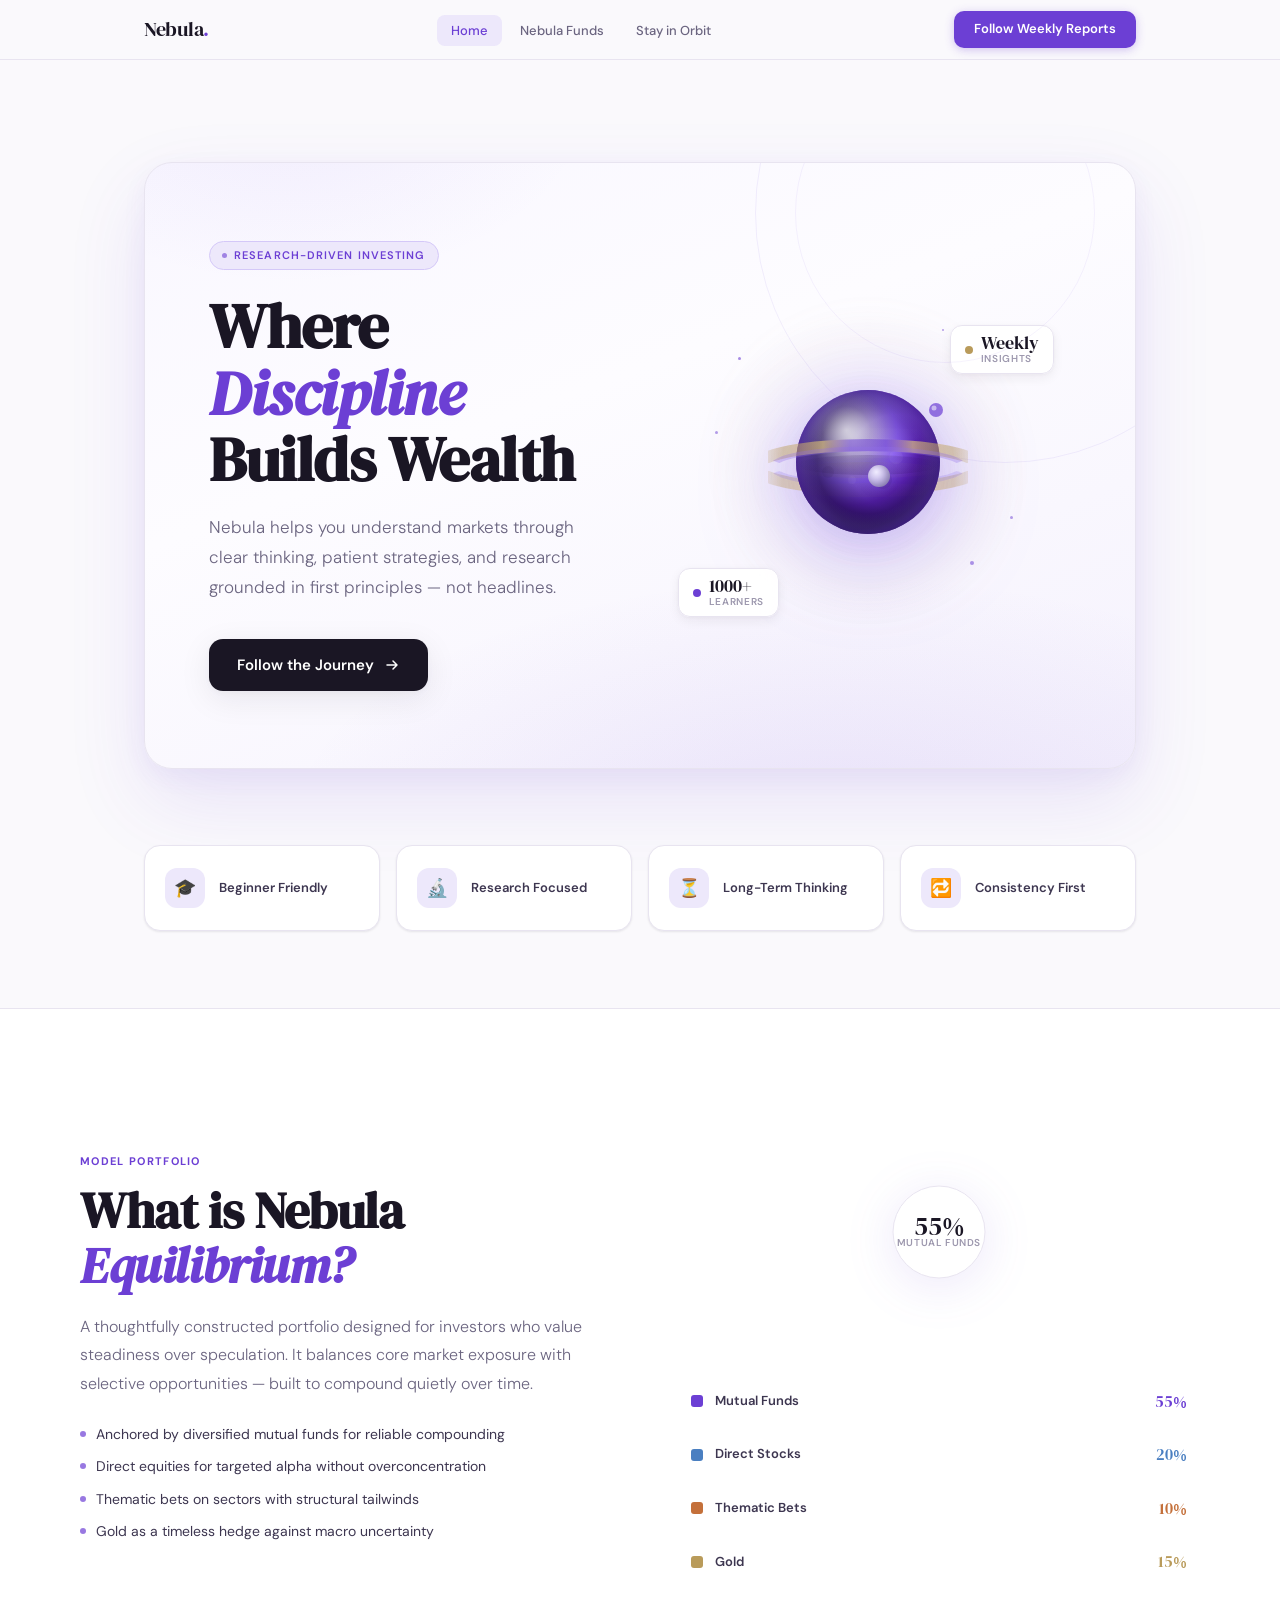
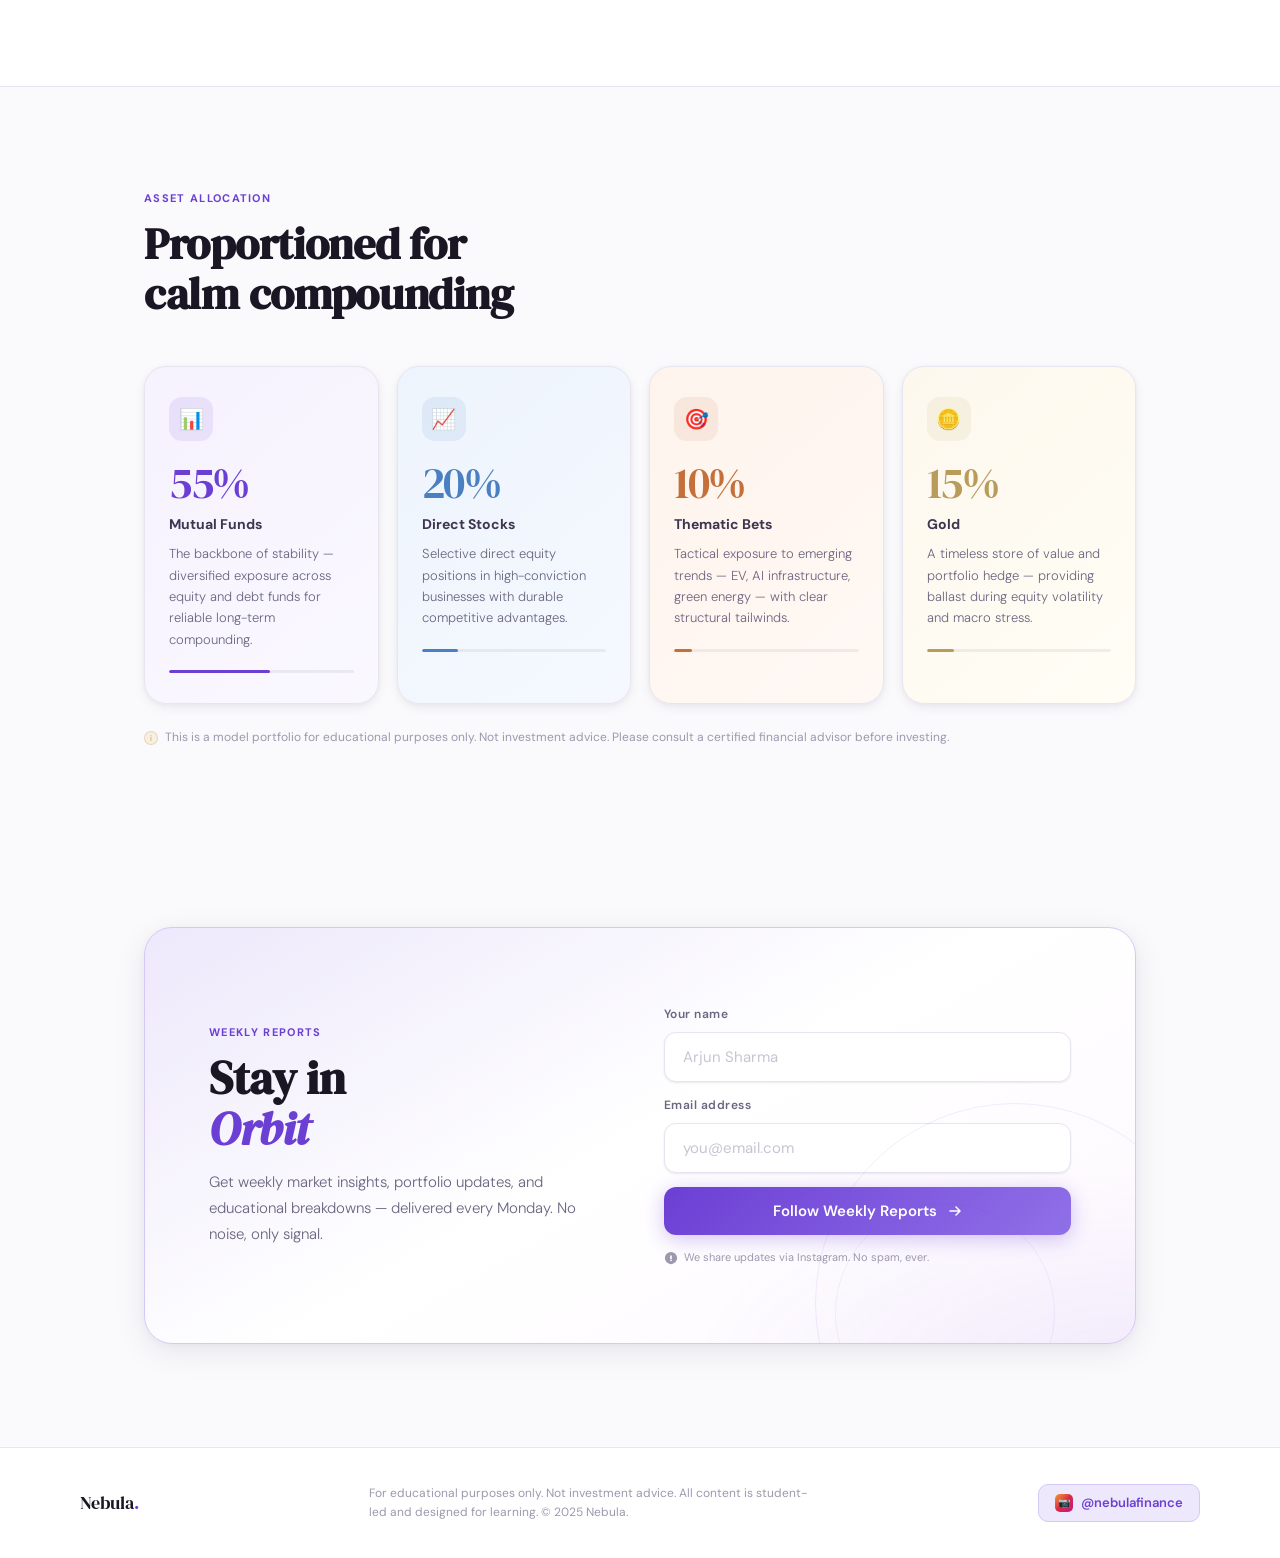
==== index.html @ b8392aed "index.html" ====
<!DOCTYPE html>
<html lang="en">
<head>
<meta charset="UTF-8"/>
<meta name="viewport" content="width=device-width, initial-scale=1.0"/>
<title>Nebula — Where Discipline Builds Wealth</title>
<link rel="preconnect" href="https://fonts.googleapis.com">
<link rel="preconnect" href="https://fonts.gstatic.com" crossorigin>
<link href="https://fonts.googleapis.com/css2?family=DM+Serif+Display:ital@0;1&family=DM+Sans:ital,opsz,wght@0,9..40,300;0,9..40,400;0,9..40,500;0,9..40,600;1,9..40,300;1,9..40,400&display=swap" rel="stylesheet">
<style>
/* ─────────────────────────────────────────
   RESET & ROOT
───────────────────────────────────────── */
*, *::before, *::after { margin:0; padding:0; box-sizing:border-box; }
html { scroll-behavior:smooth; font-size:16px; }

:root {
  /* Palette */
  --ink:       #1a1624;
  --ink-2:     #3d3650;
  --ink-3:     #6b6580;
  --ink-4:     #9d98ae;
  --ink-5:     #c8c4d4;
  --border:    #e8e4f0;
  --surface:   #f4f2f8;
  --bg:        #faf9fc;
  --white:     #ffffff;
  --accent:    #6c3fd4;
  --accent-2:  #9070e8;
  --accent-lt: #ede8fb;
  --accent-mid:#d4c8f8;
  --gold:      #b99b5a;
  --gold-lt:   #f7f0e0;
  --blue:      #4a7fc1;
  --blue-lt:   #e4edf8;
  --orange:    #c4703a;
  --orange-lt: #faeee5;

  /* Typography scale */
  --serif: 'DM Serif Display', Georgia, serif;
  --sans:  'DM Sans', system-ui, sans-serif;

  /* Spacing */
  --max: 1120px;
  --pad: clamp(24px, 5vw, 80px);

  /* Shadows */
  --shadow-xs: 0 1px 3px rgba(26,22,36,.05), 0 1px 2px rgba(26,22,36,.04);
  --shadow-sm: 0 4px 12px rgba(26,22,36,.06), 0 1px 4px rgba(26,22,36,.04);
  --shadow-md: 0 8px 32px rgba(26,22,36,.08), 0 2px 8px rgba(26,22,36,.04);
  --shadow-lg: 0 20px 60px rgba(26,22,36,.10), 0 4px 16px rgba(26,22,36,.05);
  --shadow-hero: 0 32px 80px rgba(108,63,212,.12), 0 8px 24px rgba(108,63,212,.06);
}

body {
  background: var(--bg);
  color: var(--ink);
  font-family: var(--sans);
  line-height: 1.6;
  -webkit-font-smoothing: antialiased;
}

/* ─────────────────────────────────────────
   UTILITY
───────────────────────────────────────── */
.wrap {
  max-width: var(--max);
  margin: 0 auto;
  padding: 0 var(--pad);
}

.tag {
  display: inline-flex; align-items: center; gap: 7px;
  font-family: var(--sans); font-size: 11px; font-weight: 600;
  letter-spacing: .1em; text-transform: uppercase; color: var(--accent);
  background: var(--accent-lt); padding: 5px 12px; border-radius: 99px;
  border: 1px solid var(--accent-mid);
}
.tag::before {
  content: ''; width: 5px; height: 5px; border-radius: 50%;
  background: var(--accent); opacity: .6;
}

/* ─────────────────────────────────────────
   NAVBAR
───────────────────────────────────────── */
nav {
  position: fixed; top: 0; left: 0; right: 0; z-index: 900;
  height: 60px;
  background: rgba(250,249,252,.88);
  backdrop-filter: blur(20px);
  -webkit-backdrop-filter: blur(20px);
  border-bottom: 1px solid var(--border);
  display: flex; align-items: center;
}
.nav-inner {
  max-width: var(--max); width: 100%; margin: 0 auto;
  padding: 0 var(--pad);
  display: flex; align-items: center; justify-content: space-between;
}
.nav-logo {
  font-family: var(--serif);
  font-size: 20px; color: var(--ink); text-decoration: none;
  letter-spacing: -.3px;
}
.nav-logo span { color: var(--accent); }
.nav-links {
  display: flex; gap: 4px; list-style: none;
}
.nav-links a {
  font-size: 13px; font-weight: 500; color: var(--ink-3);
  text-decoration: none; padding: 7px 14px; border-radius: 8px;
  transition: background .18s, color .18s;
}
.nav-links a:hover { background: var(--surface); color: var(--ink); }
.nav-links a.active { color: var(--accent); background: var(--accent-lt); }
.nav-cta {
  font-size: 13px; font-weight: 600; color: var(--white);
  background: var(--accent); text-decoration: none;
  padding: 8px 20px; border-radius: 10px;
  transition: background .2s, box-shadow .2s, transform .2s;
  box-shadow: 0 2px 10px rgba(108,63,212,.3);
}
.nav-cta:hover {
  background: var(--accent-2);
  box-shadow: 0 4px 18px rgba(108,63,212,.4);
  transform: translateY(-1px);
}

/* ─────────────────────────────────────────
   PAGE LAYOUT
───────────────────────────────────────── */
main { padding-top: 60px; }

/* ─────────────────────────────────────────
   HERO
───────────────────────────────────────── */
.hero {
  padding: clamp(60px,8vw,120px) var(--pad) 0;
  max-width: var(--max); margin: 0 auto;
}

.hero-card {
  border-radius: 28px;
  background:
    radial-gradient(ellipse 80% 60% at 70% 110%, rgba(108,63,212,.10) 0%, transparent 70%),
    radial-gradient(ellipse 50% 50% at 15% -10%, rgba(144,112,232,.08) 0%, transparent 60%),
    linear-gradient(160deg, #f9f7ff 0%, #fdfcff 40%, #f5f2fd 100%);
  border: 1px solid var(--border);
  box-shadow: var(--shadow-hero);
  padding: clamp(48px,6vw,88px) clamp(32px,5vw,80px);
  display: grid;
  grid-template-columns: 1fr 1fr;
  gap: 48px;
  align-items: center;
  overflow: hidden;
  position: relative;
}

/* Decorative soft arc */
.hero-card::before {
  content: '';
  position: absolute;
  width: 500px; height: 500px; border-radius: 50%;
  border: 1px solid rgba(108,63,212,.08);
  right: -120px; top: -200px;
  pointer-events: none;
}
.hero-card::after {
  content: '';
  position: absolute;
  width: 300px; height: 300px; border-radius: 50%;
  border: 1px solid rgba(108,63,212,.06);
  right: 40px; top: -100px;
  pointer-events: none;
}

.hero-left { animation: rise .8s cubic-bezier(.22,1,.36,1) both; }
.hero-tag { margin-bottom: 24px; }

.hero-h1 {
  font-family: var(--serif);
  font-size: clamp(36px, 5vw, 62px);
  line-height: 1.07; letter-spacing: -.5px;
  color: var(--ink); margin-bottom: 20px;
}
.hero-h1 em {
  font-style: italic; color: var(--accent);
}

.hero-sub {
  font-size: clamp(15px,1.6vw,17px); font-weight: 300;
  color: var(--ink-3); line-height: 1.75; max-width: 420px;
  margin-bottom: 36px;
}

.hero-cta {
  display: inline-flex; align-items: center; gap: 10px;
  background: var(--ink); color: var(--white);
  font-family: var(--sans); font-size: 15px; font-weight: 600;
  padding: 14px 28px; border-radius: 14px; text-decoration: none;
  box-shadow: var(--shadow-md);
  transition: background .2s, transform .22s cubic-bezier(.22,1,.36,1), box-shadow .2s;
}
.hero-cta:hover {
  background: var(--accent);
  box-shadow: 0 8px 32px rgba(108,63,212,.28);
  transform: translateY(-2px);
}
.hero-cta svg { width:16px; height:16px; transition:transform .2s; }
.hero-cta:hover svg { transform: translateX(3px); }

/* Hero right — planet scene */
.hero-right {
  display: flex; flex-direction: column; align-items: center; justify-content: center;
  animation: rise .8s .12s cubic-bezier(.22,1,.36,1) both;
  position: relative;
}

/* Planet float animation */
@keyframes planet-float {
  0%,100% { transform: translateY(0px) rotate(0deg); }
  50%      { transform: translateY(-14px) rotate(1.5deg); }
}
@keyframes ring-drift {
  0%,100% { transform: rotateX(72deg) rotate(0deg) scaleX(1); }
  50%      { transform: rotateX(72deg) rotate(3deg) scaleX(1.02); }
}
@keyframes moon-orbit {
  from { transform: rotate(0deg) translateX(115px) rotate(0deg); }
  to   { transform: rotate(360deg) translateX(115px) rotate(-360deg); }
}
@keyframes star-twinkle {
  0%,100% { opacity:.7; transform:scale(1); }
  50%      { opacity:.2; transform:scale(.5); }
}
@keyframes nebula-drift {
  0%,100% { opacity:.55; transform:scale(1) translate(0,0); }
  50%      { opacity:.8;  transform:scale(1.08) translate(4px,-6px); }
}

.planet-scene {
  position: relative;
  width: 340px; height: 340px;
  display: flex; align-items: center; justify-content: center;
}

/* Ambient nebula glow behind */
.planet-scene::before {
  content: '';
  position: absolute; width: 280px; height: 280px; border-radius: 50%;
  background: radial-gradient(circle,
    rgba(108,63,212,.18) 0%,
    rgba(144,112,232,.10) 40%,
    rgba(185,155,90,.04) 70%,
    transparent 100%);
  top: 50%; left: 50%; transform: translate(-50%,-50%);
  animation: nebula-drift 8s ease-in-out infinite;
  filter: blur(18px);
}

.planet-svg-wrap {
  animation: planet-float 7s ease-in-out infinite;
  position: relative; z-index: 2;
  filter: drop-shadow(0 24px 48px rgba(108,63,212,.22)) drop-shadow(0 8px 16px rgba(108,63,212,.12));
}

/* Moon */
.planet-moon {
  position: absolute; z-index: 3;
  width: 22px; height: 22px; border-radius: 50%;
  background: radial-gradient(circle at 38% 32%, #f0ecff 0%, #c4b8e8 45%, #8e7ec4 100%);
  box-shadow: inset -3px -2px 6px rgba(0,0,0,.18), 0 2px 10px rgba(108,63,212,.25);
  animation: moon-orbit 14s linear infinite;
  top: 50%; left: 50%;
  transform-origin: 0 0;
}

/* Floating micro-stars */
.pstar {
  position: absolute; border-radius: 50%;
  background: var(--accent);
  animation: star-twinkle var(--dur,2.5s) ease-in-out infinite;
  animation-delay: var(--del,0s);
}

/* Stat badges floating around planet */
.planet-badge {
  position: absolute; z-index: 4;
  background: rgba(255,255,255,.92);
  border: 1px solid var(--border);
  border-radius: 12px;
  padding: 8px 14px;
  box-shadow: var(--shadow-sm);
  backdrop-filter: blur(8px);
  display: flex; align-items: center; gap: 8px;
  white-space: nowrap;
}
.planet-badge-val {
  font-family: var(--serif); font-size: 18px; color: var(--ink); line-height: 1;
}
.planet-badge-label {
  font-size: 10px; font-weight: 600; letter-spacing: .07em;
  text-transform: uppercase; color: var(--ink-4); line-height: 1.3;
}
.pb-dot {
  width: 8px; height: 8px; border-radius: 50%; flex-shrink: 0;
}

.planet-badge.pb-1 {
  bottom: 18px; left: -20px;
  animation: planet-float 6s 1s ease-in-out infinite;
}
.planet-badge.pb-2 {
  top: 30px; right: -16px;
  animation: planet-float 7.5s .4s ease-in-out infinite;
}
.planet-badge.pb-3 {
  top: 50%; right: -30px; transform: translateY(-50%);
  animation: planet-float 8s 2s ease-in-out infinite;
}

/* ─────────────────────────────────────────
   TRUST STRIP
───────────────────────────────────────── */
.trust-strip {
  padding: clamp(48px,6vw,80px) var(--pad);
  max-width: var(--max); margin: 0 auto;
  display: grid; grid-template-columns: repeat(4,1fr); gap: 16px;
}

.trust-pill {
  background: var(--white);
  border: 1px solid var(--border);
  border-radius: 16px; padding: 22px 20px;
  display: flex; align-items: center; gap: 14px;
  box-shadow: var(--shadow-xs);
  transition: transform .22s cubic-bezier(.22,1,.36,1), box-shadow .22s, border-color .22s;
}
.trust-pill:hover {
  transform: translateY(-3px); box-shadow: var(--shadow-sm); border-color: var(--accent-mid);
}
.trust-pill-icon {
  width: 40px; height: 40px; border-radius: 12px; flex-shrink: 0;
  display: flex; align-items: center; justify-content: center;
  font-size: 18px; background: var(--accent-lt);
}
.trust-pill-text { font-size: 13px; font-weight: 600; color: var(--ink-2); }

/* ─────────────────────────────────────────
   SECTION LABELS
───────────────────────────────────────── */
.section-label {
  font-size: 11px; font-weight: 700; letter-spacing: .12em; text-transform: uppercase;
  color: var(--accent); margin-bottom: 12px; display: block;
}

/* ─────────────────────────────────────────
   EQUILIBRIUM SECTION
───────────────────────────────────────── */
.equilibrium {
  background: var(--white);
  border-top: 1px solid var(--border);
  border-bottom: 1px solid var(--border);
  padding: clamp(72px,8vw,112px) var(--pad);
}
.equilibrium-inner {
  max-width: var(--max); margin: 0 auto;
  display: grid; grid-template-columns: 1fr 1fr; gap: clamp(40px,6vw,100px);
  align-items: center;
}
.eq-left {}
.eq-h2 {
  font-family: var(--serif);
  font-size: clamp(30px,4vw,50px); line-height: 1.1; letter-spacing: -.4px;
  color: var(--ink); margin-bottom: 20px;
}
.eq-h2 em { font-style: italic; color: var(--accent); }
.eq-intro {
  font-size: 16px; font-weight: 300; color: var(--ink-3); line-height: 1.8;
  margin-bottom: 24px;
}
.eq-bullets { display: flex; flex-direction: column; gap: 10px; list-style: none; }
.eq-bullets li {
  display: flex; align-items: flex-start; gap: 10px;
  font-size: 14px; color: var(--ink-2); line-height: 1.6;
}
.eq-bullet-dot {
  width: 6px; height: 6px; border-radius: 50%;
  background: var(--accent); opacity: .7; flex-shrink: 0; margin-top: 8px;
}

.eq-right {}

/* Big donut chart (pure CSS) */
.donut-wrap {
  display: flex; flex-direction: column; align-items: center; gap: 28px;
}
.donut-svg {
  width: 240px; height: 240px;
  filter: drop-shadow(0 8px 24px rgba(108,63,212,.12));
}
.donut-seg {
  fill: none; stroke-width: 44;
  stroke-dasharray: 0 452;
  transition: stroke-dasharray 1.2s cubic-bezier(.22,1,.36,1), opacity .2s;
  cursor: pointer;
}
.donut-seg:hover { opacity: .75; }

.donut-center-group { pointer-events: none; }
.donut-center-pct {
  font-family: 'DM Serif Display', serif;
  font-size: 26px; fill: #1a1624; text-anchor: middle; dominant-baseline: middle;
  transition: all .2s;
}
.donut-center-label {
  font-size: 10px; fill: #9d98ae; text-anchor: middle;
  font-family: 'DM Sans', sans-serif; font-weight: 600; letter-spacing: .06em; text-transform: uppercase;
}

.donut-legend { display: flex; flex-direction: column; gap: 10px; width: 100%; }
.legend-row {
  display: flex; align-items: center; gap: 12px;
  cursor: pointer;
  padding: 8px 12px; border-radius: 10px;
  border: 1px solid transparent;
  transition: background .18s, border-color .18s;
}
.legend-row:hover { background: var(--surface); border-color: var(--border); }
.legend-swatch { width: 12px; height: 12px; border-radius: 3px; flex-shrink: 0; }
.legend-row-name { font-size: 13px; font-weight: 600; color: var(--ink-2); flex: 1; }
.legend-row-pct  { font-family: var(--serif); font-size: 16px; color: var(--ink); }

/* ─────────────────────────────────────────
   ALLOCATION CARDS
───────────────────────────────────────── */
.alloc-section {
  padding: clamp(72px,8vw,112px) var(--pad);
  max-width: var(--max); margin: 0 auto;
}
.alloc-header { margin-bottom: 48px; }
.alloc-h2 {
  font-family: var(--serif);
  font-size: clamp(28px,3.5vw,44px); line-height: 1.12; letter-spacing: -.3px;
  color: var(--ink); margin-top: 12px;
}

.alloc-grid {
  display: grid; grid-template-columns: repeat(4,1fr); gap: 18px;
}

.alloc-card {
  border-radius: 22px; padding: 30px 24px;
  border: 1px solid var(--border);
  box-shadow: var(--shadow-sm);
  position: relative; overflow: hidden;
  transition: transform .28s cubic-bezier(.22,1,.36,1), box-shadow .28s;
  cursor: default;
}
.alloc-card:hover { transform: translateY(-5px); box-shadow: var(--shadow-md); }

.alloc-card.mf { background: linear-gradient(140deg, #f6f2fe 0%, #faf8ff 100%); }
.alloc-card.ds { background: linear-gradient(140deg, #eef4fd 0%, #f5f9ff 100%); }
.alloc-card.th { background: linear-gradient(140deg, #fef4ed 0%, #fff8f4 100%); }
.alloc-card.gd { background: linear-gradient(140deg, #fdf8ee 0%, #fffdf5 100%); }

.alloc-card-icon {
  width: 44px; height: 44px; border-radius: 13px;
  display: flex; align-items: center; justify-content: center;
  font-size: 20px; margin-bottom: 20px;
}
.alloc-card.mf .alloc-card-icon { background: rgba(108,63,212,.1); }
.alloc-card.ds .alloc-card-icon { background: rgba(74,127,193,.1); }
.alloc-card.th .alloc-card-icon { background: rgba(196,112,58,.1); }
.alloc-card.gd .alloc-card-icon { background: rgba(185,155,90,.1); }

.alloc-card-pct {
  font-family: var(--serif);
  font-size: 44px; line-height: 1; letter-spacing: -1.5px;
  margin-bottom: 8px;
}
.alloc-card.mf .alloc-card-pct { color: var(--accent); }
.alloc-card.ds .alloc-card-pct { color: var(--blue); }
.alloc-card.th .alloc-card-pct { color: var(--orange); }
.alloc-card.gd .alloc-card-pct { color: var(--gold); }

.alloc-card-title {
  font-size: 14px; font-weight: 700; color: var(--ink-2); margin-bottom: 8px;
}
.alloc-card-desc {
  font-size: 13px; font-weight: 300; color: var(--ink-3); line-height: 1.65;
}

/* Progress bar */
.alloc-bar-wrap { margin-top: 20px; }
.alloc-bar-track {
  height: 3px; border-radius: 99px;
  background: rgba(0,0,0,.06); overflow: hidden;
}
.alloc-bar-fill {
  height: 100%; border-radius: 99px; width: 0%;
  transition: width 1.2s .3s cubic-bezier(.22,1,.36,1);
}
.alloc-card.mf .alloc-bar-fill { background: var(--accent); }
.alloc-card.ds .alloc-bar-fill { background: var(--blue); }
.alloc-card.th .alloc-bar-fill { background: var(--orange); }
.alloc-card.gd .alloc-bar-fill { background: var(--gold); }

/* Disclaimer */
.alloc-disclaimer {
  margin-top: 24px;
  font-size: 12px; color: var(--ink-4); display: flex; align-items: center; gap: 7px;
}
.alloc-disclaimer-dot {
  width: 14px; height: 14px; border-radius: 50%; background: var(--gold-lt);
  border: 1px solid rgba(185,155,90,.3);
  display: flex; align-items: center; justify-content: center;
  font-size: 8px; color: var(--gold); flex-shrink: 0;
}

/* ─────────────────────────────────────────
   EMAIL CAPTURE
───────────────────────────────────────── */
.orbit {
  padding: clamp(48px,6vw,80px) var(--pad) clamp(72px,8vw,112px);
  max-width: var(--max); margin: 0 auto;
}

.orbit-card {
  border-radius: 28px;
  background:
    radial-gradient(ellipse 70% 80% at 100% 110%, rgba(108,63,212,.08) 0%, transparent 65%),
    linear-gradient(150deg, var(--accent-lt) 0%, var(--white) 50%, #fdf8ff 100%);
  border: 1px solid var(--accent-mid);
  box-shadow: var(--shadow-md);
  padding: clamp(48px,6vw,80px) clamp(36px,5vw,80px);
  display: grid; grid-template-columns: 1fr 1fr; gap: 48px; align-items: center;
  overflow: hidden; position: relative;
}
.orbit-card::before {
  content: '';
  position: absolute; width: 400px; height: 400px; border-radius: 50%;
  border: 1.5px solid rgba(108,63,212,.09);
  right: -80px; bottom: -160px; pointer-events: none;
}
.orbit-card::after {
  content: '';
  position: absolute; width: 220px; height: 220px; border-radius: 50%;
  border: 1px solid rgba(108,63,212,.07);
  right: 80px; bottom: -80px; pointer-events: none;
}

.orbit-left {}
.orbit-h2 {
  font-family: var(--serif);
  font-size: clamp(28px,4vw,46px); line-height: 1.1; letter-spacing: -.4px;
  color: var(--ink); margin-bottom: 14px;
}
.orbit-h2 em { font-style: italic; color: var(--accent); }
.orbit-sub {
  font-size: 15px; font-weight: 300; color: var(--ink-3); line-height: 1.75;
}

.orbit-right { display: flex; flex-direction: column; gap: 14px; }

.orbit-form-group { display: flex; flex-direction: column; gap: 8px; }
.orbit-label { font-size: 12px; font-weight: 600; color: var(--ink-3); letter-spacing: .04em; }

.orbit-input {
  width: 100%;
  padding: 14px 18px; border-radius: 12px;
  border: 1.5px solid var(--border);
  background: var(--white);
  font-family: var(--sans); font-size: 15px; color: var(--ink);
  box-shadow: var(--shadow-xs);
  transition: border-color .2s, box-shadow .2s;
  outline: none;
}
.orbit-input::placeholder { color: var(--ink-5); }
.orbit-input:focus {
  border-color: var(--accent);
  box-shadow: 0 0 0 3px rgba(108,63,212,.1), var(--shadow-xs);
}

.orbit-btn {
  padding: 14px 28px; border-radius: 12px; border: none; cursor: pointer;
  font-family: var(--sans); font-size: 15px; font-weight: 600; color: var(--white);
  background: linear-gradient(135deg, var(--accent), var(--accent-2));
  box-shadow: 0 4px 20px rgba(108,63,212,.3);
  transition: transform .22s cubic-bezier(.22,1,.36,1), box-shadow .22s;
  display: flex; align-items: center; justify-content: center; gap: 10px;
}
.orbit-btn:hover {
  transform: translateY(-2px);
  box-shadow: 0 8px 32px rgba(108,63,212,.4);
}
.orbit-btn svg { width: 16px; height: 16px; }

.orbit-note {
  font-size: 11px; color: var(--ink-4); display: flex; align-items: center; gap: 6px;
}
.orbit-note::before {
  content:''; width:14px;height:14px; background:url("data:image/svg+xml,%3Csvg viewBox='0 0 16 16' fill='none' xmlns='http://www.w3.org/2000/svg'%3E%3Cpath d='M8 1a7 7 0 1 0 0 14A7 7 0 0 0 8 1zM7 5h2v4H7V5zm0 5h2v1.5H7V10z' fill='%239d98ae'/%3E%3C/svg%3E") center/contain no-repeat;
  flex-shrink:0;
}

/* ─────────────────────────────────────────
   FOOTER
───────────────────────────────────────── */
footer {
  border-top: 1px solid var(--border);
  padding: 36px var(--pad);
  background: var(--white);
}
.footer-inner {
  max-width: var(--max); margin: 0 auto;
  display: flex; align-items: center; justify-content: space-between; flex-wrap: wrap; gap: 16px;
}
.footer-logo { font-family: var(--serif); font-size: 18px; color: var(--ink); }
.footer-logo span { color: var(--accent); }
.footer-disc { font-size: 12px; color: var(--ink-4); max-width: 440px; line-height: 1.6; }
.footer-ig {
  display: flex; align-items: center; gap: 8px;
  font-size: 13px; font-weight: 600; color: var(--accent);
  text-decoration: none; padding: 8px 16px; border-radius: 10px;
  border: 1.5px solid var(--accent-mid); background: var(--accent-lt);
  transition: background .2s, border-color .2s, transform .2s;
}
.footer-ig:hover {
  background: var(--accent); color: var(--white); border-color: var(--accent);
  transform: translateY(-1px);
}
.ig-icon {
  width: 18px; height: 18px; border-radius: 5px;
  background: linear-gradient(135deg, #f09433,#e6683c 25%,#dc2743 50%,#cc2366 75%,#bc1888);
  display: flex; align-items: center; justify-content: center; font-size: 10px;
  flex-shrink: 0;
}

/* ─────────────────────────────────────────
   ANIMATIONS
───────────────────────────────────────── */
@keyframes rise {
  from { opacity:0; transform:translateY(24px); }
  to   { opacity:1; transform:translateY(0); }
}

.reveal {
  opacity: 0; transform: translateY(20px);
  transition: opacity .7s cubic-bezier(.22,1,.36,1), transform .7s cubic-bezier(.22,1,.36,1);
}
.reveal.visible { opacity: 1; transform: translateY(0); }

/* ─────────────────────────────────────────
   RESPONSIVE
───────────────────────────────────────── */
@media (max-width: 860px) {
  .hero-card { grid-template-columns: 1fr; }
  .hero-right { display: none; }
  .equilibrium-inner { grid-template-columns: 1fr; }
  .alloc-grid { grid-template-columns: 1fr 1fr; }
  .orbit-card { grid-template-columns: 1fr; }
  .trust-strip { grid-template-columns: 1fr 1fr; }
}
@media (min-width: 861px) and (max-width: 1020px) {
  .planet-scene { width: 260px; height: 260px; }
  .planet-scene .planet-svg-wrap svg { width: 160px; height: 160px; }
}
@media (max-width: 520px) {
  .alloc-grid { grid-template-columns: 1fr 1fr; gap: 12px; }
  .trust-strip { grid-template-columns: 1fr 1fr; gap: 10px; }
  .nav-links { display: none; }
  .hero-card { padding: 36px 24px; }
  .hero-h1 { font-size: 32px; }
}
</style>
</head>
<body>

<!-- ── NAV ── -->
<nav>
  <div class="nav-inner">
    <a class="nav-logo" href="#home">Nebula<span>.</span></a>
    <ul class="nav-links">
      <li><a href="#home" class="active" id="nl-home">Home</a></li>
      <li><a href="#strategy" id="nl-strategy">Nebula Funds</a></li>
      <li><a href="#orbit" id="nl-orbit">Stay in Orbit</a></li>
    </ul>
    <a class="nav-cta" href="https://instagram.com/nebulafinance" target="_blank">Follow Weekly Reports</a>
  </div>
</nav>

<main>

<!-- ── HERO ── -->
<section id="home">
  <div class="hero">
    <div class="hero-card">
      <div class="hero-left">
        <div class="hero-tag tag">Research-Driven Investing</div>
        <h1 class="hero-h1">Where <em>Discipline</em><br>Builds Wealth</h1>
        <p class="hero-sub">Nebula helps you understand markets through clear thinking, patient strategies, and research grounded in first principles — not headlines.</p>
        <a class="hero-cta" href="https://instagram.com/nebulafinance" target="_blank" rel="noopener noreferrer">
          Follow the Journey
          <svg viewBox="0 0 16 16" fill="none" xmlns="http://www.w3.org/2000/svg"><path d="M3 8h10M9 4l4 4-4 4" stroke="currentColor" stroke-width="1.5" stroke-linecap="round" stroke-linejoin="round"/></svg>
        </a>
      </div>

      <div class="hero-right">
        <div class="planet-scene">
          <!-- Micro stars -->
          <div class="pstar" style="width:3px;height:3px;top:18%;left:12%;--dur:2.1s;--del:0s;opacity:.6"></div>
          <div class="pstar" style="width:2px;height:2px;top:10%;left:72%;--dur:3.2s;--del:.4s;opacity:.5"></div>
          <div class="pstar" style="width:4px;height:4px;top:78%;left:80%;--dur:2.7s;--del:.9s;opacity:.55"></div>
          <div class="pstar" style="width:2px;height:2px;top:82%;left:18%;--dur:3.8s;--del:1.2s;opacity:.4"></div>
          <div class="pstar" style="width:3px;height:3px;top:40%;left:5%;--dur:2.4s;--del:.6s;opacity:.5"></div>
          <div class="pstar" style="width:2px;height:2px;top:22%;left:88%;--dur:4s;--del:1.8s;opacity:.45"></div>
          <div class="pstar" style="width:3px;height:3px;top:65%;left:92%;--dur:2.9s;--del:.2s;opacity:.5"></div>

          <!-- Orbiting moon -->
          <div class="planet-moon"></div>

          <!-- Planet SVG -->
          <div class="planet-svg-wrap">
            <svg width="200" height="200" viewBox="0 0 200 200" fill="none" xmlns="http://www.w3.org/2000/svg">
              <defs>
                <!-- Planet body gradient: warm purple-violet with atmospheric haze -->
                <radialGradient id="planetBody" cx="38%" cy="32%" r="65%" gradientUnits="objectBoundingBox">
                  <stop offset="0%"   stop-color="#e8e0ff"/>
                  <stop offset="22%"  stop-color="#c4b0f0"/>
                  <stop offset="50%"  stop-color="#8b5cf6"/>
                  <stop offset="74%"  stop-color="#5b21b6"/>
                  <stop offset="100%" stop-color="#2e1065"/>
                </radialGradient>
                <!-- Surface banding -->
                <linearGradient id="band1" x1="0%" y1="0%" x2="100%" y2="0%">
                  <stop offset="0%"   stop-color="rgba(255,255,255,0)"/>
                  <stop offset="30%"  stop-color="rgba(255,255,255,0.07)"/>
                  <stop offset="60%"  stop-color="rgba(255,255,255,0.04)"/>
                  <stop offset="100%" stop-color="rgba(255,255,255,0)"/>
                </linearGradient>
                <linearGradient id="band2" x1="0%" y1="0%" x2="100%" y2="0%">
                  <stop offset="0%"   stop-color="rgba(185,155,90,0)"/>
                  <stop offset="40%"  stop-color="rgba(185,155,90,0.1)"/>
                  <stop offset="100%" stop-color="rgba(185,155,90,0)"/>
                </linearGradient>
                <!-- Atmospheric rim -->
                <radialGradient id="rimLight" cx="50%" cy="50%" r="50%" gradientUnits="objectBoundingBox">
                  <stop offset="72%"  stop-color="rgba(144,112,232,0)"/>
                  <stop offset="88%"  stop-color="rgba(144,112,232,0.18)"/>
                  <stop offset="100%" stop-color="rgba(108,63,212,0.35)"/>
                </radialGradient>
                <!-- Terminator shadow -->
                <radialGradient id="terminator" cx="70%" cy="50%" r="55%">
                  <stop offset="0%"   stop-color="rgba(0,0,0,0)"/>
                  <stop offset="60%"  stop-color="rgba(10,4,30,0.2)"/>
                  <stop offset="100%" stop-color="rgba(10,4,30,0.55)"/>
                </radialGradient>
                <!-- Specular highlight -->
                <radialGradient id="specular" cx="35%" cy="28%" r="28%">
                  <stop offset="0%"   stop-color="rgba(255,255,255,0.55)"/>
                  <stop offset="60%"  stop-color="rgba(255,255,255,0.08)"/>
                  <stop offset="100%" stop-color="rgba(255,255,255,0)"/>
                </radialGradient>
                <!-- Ring gradient -->
                <linearGradient id="ringGrad" x1="0%" y1="50%" x2="100%" y2="50%">
                  <stop offset="0%"   stop-color="rgba(185,155,90,0)"/>
                  <stop offset="12%"  stop-color="rgba(185,155,90,0.55)"/>
                  <stop offset="30%"  stop-color="rgba(224,196,120,0.75)"/>
                  <stop offset="42%"  stop-color="rgba(108,63,212,0.6)"/>
                  <stop offset="58%"  stop-color="rgba(108,63,212,0.6)"/>
                  <stop offset="70%"  stop-color="rgba(224,196,120,0.75)"/>
                  <stop offset="88%"  stop-color="rgba(185,155,90,0.55)"/>
                  <stop offset="100%" stop-color="rgba(185,155,90,0)"/>
                </linearGradient>
                <!-- Ring shadow on planet -->
                <linearGradient id="ringShadow" x1="0%" y1="50%" x2="100%" y2="50%">
                  <stop offset="0%"   stop-color="rgba(30,10,60,0)"/>
                  <stop offset="20%"  stop-color="rgba(30,10,60,0.2)"/>
                  <stop offset="50%"  stop-color="rgba(30,10,60,0.35)"/>
                  <stop offset="80%"  stop-color="rgba(30,10,60,0.2)"/>
                  <stop offset="100%" stop-color="rgba(30,10,60,0)"/>
                </linearGradient>
                <clipPath id="planetClip">
                  <circle cx="100" cy="100" r="72"/>
                </clipPath>
              </defs>

              <!-- ── Ring back half (behind planet) ── -->
              <ellipse cx="100" cy="105" rx="112" ry="22"
                fill="none" stroke="url(#ringGrad)" stroke-width="12" opacity="0.7"
                clip-path="inset(50% 0 0 0 round 50%)"/>
              <!-- Second ring band back -->
              <ellipse cx="100" cy="105" rx="96" ry="18"
                fill="none" stroke="rgba(144,112,232,0.4)" stroke-width="5" opacity="0.6"
                clip-path="inset(50% 0 0 0 round 50%)"/>

              <!-- ── Planet body ── -->
              <circle cx="100" cy="100" r="72" fill="url(#planetBody)"/>

              <!-- Surface bands -->
              <ellipse cx="100" cy="86"  rx="72" ry="10" fill="url(#band1)" clip-path="url(#planetClip)"/>
              <ellipse cx="100" cy="108" rx="72" ry="8"  fill="url(#band2)" clip-path="url(#planetClip)"/>
              <ellipse cx="100" cy="72"  rx="72" ry="6"  fill="url(#band1)" clip-path="url(#planetClip)" opacity=".6"/>
              <ellipse cx="100" cy="128" rx="72" ry="7"  fill="url(#band2)" clip-path="url(#planetClip)" opacity=".5"/>

              <!-- Subtle surface texture dots (craters/wisps) -->
              <circle cx="70"  cy="82"  r="5"  fill="rgba(255,255,255,0.06)" clip-path="url(#planetClip)"/>
              <circle cx="128" cy="95"  r="7"  fill="rgba(255,255,255,0.05)" clip-path="url(#planetClip)"/>
              <circle cx="84"  cy="118" r="4"  fill="rgba(255,255,255,0.06)" clip-path="url(#planetClip)"/>
              <circle cx="115" cy="118" r="9"  fill="rgba(0,0,0,0.07)"       clip-path="url(#planetClip)"/>
              <circle cx="60"  cy="110" r="6"  fill="rgba(0,0,0,0.06)"       clip-path="url(#planetClip)"/>

              <!-- Terminator (night-side shadow) -->
              <circle cx="100" cy="100" r="72" fill="url(#terminator)"/>
              <!-- Atmospheric rim glow -->
              <circle cx="100" cy="100" r="72" fill="url(#rimLight)"/>
              <!-- Specular highlight -->
              <circle cx="100" cy="100" r="72" fill="url(#specular)"/>

              <!-- ── Ring shadow cast on planet ── -->
              <ellipse cx="100" cy="103" rx="72" ry="10" fill="url(#ringShadow)"
                clip-path="url(#planetClip)" opacity=".5"/>

              <!-- ── Ring front half (in front of planet) ── -->
              <ellipse cx="100" cy="105" rx="112" ry="22"
                fill="none" stroke="url(#ringGrad)" stroke-width="12" opacity="0.85"
                clip-path="inset(0 0 50% 0 round 50%)"/>
              <ellipse cx="100" cy="105" rx="96" ry="18"
                fill="none" stroke="rgba(144,112,232,0.45)" stroke-width="5" opacity="0.7"
                clip-path="inset(0 0 50% 0 round 50%)"/>

              <!-- ── Small distant orb (far moon) ── -->
              <circle cx="168" cy="48" r="7" fill="radial-gradient(circle at 35% 30%, #ede8fb, #9070e8)"/>
              <circle cx="168" cy="48" r="7" fill="rgba(108,63,212,0.7)"/>
              <circle cx="166" cy="46" r="2.5" fill="rgba(255,255,255,0.5)"/>
            </svg>
          </div>

          <!-- Floating info badges -->
          <div class="planet-badge pb-1">
            <div class="pb-dot" style="background:var(--accent)"></div>
            <div>
              <div class="planet-badge-val">1000+</div>
              <div class="planet-badge-label">Learners</div>
            </div>
          </div>
          <div class="planet-badge pb-2">
            <div class="pb-dot" style="background:var(--gold)"></div>
            <div>
              <div class="planet-badge-val">Weekly</div>
              <div class="planet-badge-label">Insights</div>
            </div>
          </div>
        </div>
      </div>
    </div>
  </div>

  <!-- Trust strip -->
  <div class="trust-strip wrap">
    <div class="trust-pill reveal">
      <div class="trust-pill-icon">🎓</div>
      <div class="trust-pill-text">Beginner Friendly</div>
    </div>
    <div class="trust-pill reveal" style="transition-delay:.07s">
      <div class="trust-pill-icon">🔬</div>
      <div class="trust-pill-text">Research Focused</div>
    </div>
    <div class="trust-pill reveal" style="transition-delay:.14s">
      <div class="trust-pill-icon">⏳</div>
      <div class="trust-pill-text">Long-Term Thinking</div>
    </div>
    <div class="trust-pill reveal" style="transition-delay:.21s">
      <div class="trust-pill-icon">🔁</div>
      <div class="trust-pill-text">Consistency First</div>
    </div>
  </div>
</section>

<!-- ── EQUILIBRIUM ── -->
<section class="equilibrium" id="strategy">
  <div class="equilibrium-inner">
    <div class="eq-left reveal">
      <span class="section-label">Model Portfolio</span>
      <h2 class="eq-h2">What is Nebula<br><em>Equilibrium?</em></h2>
      <p class="eq-intro">A thoughtfully constructed portfolio designed for investors who value steadiness over speculation. It balances core market exposure with selective opportunities — built to compound quietly over time.</p>
      <ul class="eq-bullets">
        <li><span class="eq-bullet-dot"></span>Anchored by diversified mutual funds for reliable compounding</li>
        <li><span class="eq-bullet-dot"></span>Direct equities for targeted alpha without overconcentration</li>
        <li><span class="eq-bullet-dot"></span>Thematic bets on sectors with structural tailwinds</li>
        <li><span class="eq-bullet-dot"></span>Gold as a timeless hedge against macro uncertainty</li>
      </ul>
    </div>

    <div class="eq-right reveal" style="transition-delay:.12s">
      <div class="donut-wrap">
        <svg class="donut-svg" viewBox="0 0 240 240" xmlns="http://www.w3.org/2000/svg">
          <circle class="donut-seg" id="dseg-mf" cx="120" cy="120" r="72"
            stroke="#7c5cbf" data-pct="55" data-label="Mutual Funds" data-color="#6c3fd4"/>
          <circle class="donut-seg" id="dseg-ds" cx="120" cy="120" r="72"
            stroke="#4a7fc1" data-pct="20" data-label="Direct Stocks" data-color="#4a7fc1"/>
          <circle class="donut-seg" id="dseg-th" cx="120" cy="120" r="72"
            stroke="#c4703a" data-pct="10" data-label="Thematic Bets" data-color="#c4703a"/>
          <circle class="donut-seg" id="dseg-gd" cx="120" cy="120" r="72"
            stroke="#b99b5a" data-pct="15" data-label="Gold" data-color="#b99b5a"/>
          <!-- Donut hole -->
          <circle cx="120" cy="120" r="46" fill="white"/>
          <circle cx="120" cy="120" r="46" fill="none" stroke="#e8e4f0" stroke-width="1"/>
          <!-- Center text -->
          <g class="donut-center-group">
            <text class="donut-center-pct" id="dpct" x="120" y="117">55%</text>
            <text class="donut-center-label" id="dlabel" x="120" y="134">Mutual Funds</text>
          </g>
        </svg>

        <div class="donut-legend">
          <div class="legend-row" data-seg="dseg-mf">
            <div class="legend-swatch" style="background:#6c3fd4"></div>
            <span class="legend-row-name">Mutual Funds</span>
            <span class="legend-row-pct" style="color:#6c3fd4">55%</span>
          </div>
          <div class="legend-row" data-seg="dseg-ds">
            <div class="legend-swatch" style="background:#4a7fc1"></div>
            <span class="legend-row-name">Direct Stocks</span>
            <span class="legend-row-pct" style="color:#4a7fc1">20%</span>
          </div>
          <div class="legend-row" data-seg="dseg-th">
            <div class="legend-swatch" style="background:#c4703a"></div>
            <span class="legend-row-name">Thematic Bets</span>
            <span class="legend-row-pct" style="color:#c4703a">10%</span>
          </div>
          <div class="legend-row" data-seg="dseg-gd">
            <div class="legend-swatch" style="background:#b99b5a"></div>
            <span class="legend-row-name">Gold</span>
            <span class="legend-row-pct" style="color:#b99b5a">15%</span>
          </div>
        </div>
      </div>
    </div>
  </div>
</section>

<!-- ── ALLOCATION CARDS ── -->
<div class="alloc-section">
  <div class="alloc-header reveal">
    <span class="section-label">Asset Allocation</span>
    <h2 class="alloc-h2">Proportioned for<br>calm compounding</h2>
  </div>
  <div class="alloc-grid">
    <div class="alloc-card mf reveal">
      <div class="alloc-card-icon">📊</div>
      <div class="alloc-card-pct">55%</div>
      <div class="alloc-card-title">Mutual Funds</div>
      <div class="alloc-card-desc">The backbone of stability — diversified exposure across equity and debt funds for reliable long-term compounding.</div>
      <div class="alloc-bar-wrap"><div class="alloc-bar-track"><div class="alloc-bar-fill" data-width="55"></div></div></div>
    </div>
    <div class="alloc-card ds reveal" style="transition-delay:.08s">
      <div class="alloc-card-icon">📈</div>
      <div class="alloc-card-pct">20%</div>
      <div class="alloc-card-title">Direct Stocks</div>
      <div class="alloc-card-desc">Selective direct equity positions in high-conviction businesses with durable competitive advantages.</div>
      <div class="alloc-bar-wrap"><div class="alloc-bar-track"><div class="alloc-bar-fill" data-width="20"></div></div></div>
    </div>
    <div class="alloc-card th reveal" style="transition-delay:.16s">
      <div class="alloc-card-icon">🎯</div>
      <div class="alloc-card-pct">10%</div>
      <div class="alloc-card-title">Thematic Bets</div>
      <div class="alloc-card-desc">Tactical exposure to emerging trends — EV, AI infrastructure, green energy — with clear structural tailwinds.</div>
      <div class="alloc-bar-wrap"><div class="alloc-bar-track"><div class="alloc-bar-fill" data-width="10"></div></div></div>
    </div>
    <div class="alloc-card gd reveal" style="transition-delay:.24s">
      <div class="alloc-card-icon">🪙</div>
      <div class="alloc-card-pct">15%</div>
      <div class="alloc-card-title">Gold</div>
      <div class="alloc-card-desc">A timeless store of value and portfolio hedge — providing ballast during equity volatility and macro stress.</div>
      <div class="alloc-bar-wrap"><div class="alloc-bar-track"><div class="alloc-bar-fill" data-width="15"></div></div></div>
    </div>
  </div>
  <div class="alloc-disclaimer reveal" style="transition-delay:.1s">
    <div class="alloc-disclaimer-dot">i</div>
    This is a model portfolio for educational purposes only. Not investment advice. Please consult a certified financial advisor before investing.
  </div>
</div>

<!-- ── EMAIL CAPTURE ── -->
<section id="orbit">
  <div class="orbit">
    <div class="orbit-card reveal">
      <div class="orbit-left">
        <span class="section-label">Weekly Reports</span>
        <h2 class="orbit-h2">Stay in<br><em>Orbit</em></h2>
        <p class="orbit-sub">Get weekly market insights, portfolio updates, and educational breakdowns — delivered every Monday. No noise, only signal.</p>
      </div>
      <div class="orbit-right">
        <div class="orbit-form-group">
          <label class="orbit-label">Your name</label>
          <input class="orbit-input" type="text" placeholder="Arjun Sharma" autocomplete="given-name"/>
        </div>
        <div class="orbit-form-group">
          <label class="orbit-label">Email address</label>
          <input class="orbit-input" type="email" placeholder="you@email.com" autocomplete="email"/>
        </div>
        <button class="orbit-btn" onclick="window.open('https://instagram.com/nebulafinance','_blank')">
          Follow Weekly Reports
          <svg viewBox="0 0 16 16" fill="none" xmlns="http://www.w3.org/2000/svg"><path d="M3 8h10M9 4l4 4-4 4" stroke="currentColor" stroke-width="1.5" stroke-linecap="round" stroke-linejoin="round"/></svg>
        </button>
        <p class="orbit-note">We share updates via Instagram. No spam, ever.</p>
      </div>
    </div>
  </div>
</section>

</main>

<!-- ── FOOTER ── -->
<footer>
  <div class="footer-inner">
    <div class="footer-logo">Nebula<span>.</span></div>
    <p class="footer-disc">For educational purposes only. Not investment advice. All content is student-led and designed for learning. © 2025 Nebula.</p>
    <a class="footer-ig" href="https://instagram.com/nebulafinance" target="_blank">
      <span class="ig-icon">📷</span>
      @nebulafinance
    </a>
  </div>
</footer>

<script>
// ── Donut chart ──────────────────────────────
const R = 72, C = 2 * Math.PI * R; // ~452.4
const GAP = 3;
const segs = Array.from(document.querySelectorAll('.donut-seg'));
const pcts = segs.map(s => +s.dataset.pct);

// Draw segments (hidden first, animate in on observe)
let offset = 0;
segs.forEach((s, i) => {
  const arc = (pcts[i] / 100) * C;
  s._arc = arc;
  s._offset = offset;
  s.style.transform = 'rotate(-90deg)';
  s.style.transformOrigin = '120px 120px';
  s.setAttribute('stroke-dasharray', `0 ${C}`);
  s.setAttribute('stroke-dashoffset', -offset);
  s.setAttribute('stroke-width', '44');
  offset += arc;
});

function animateDonut() {
  segs.forEach((s, i) => {
    const arc = s._arc;
    setTimeout(() => {
      s.style.transition = `stroke-dasharray 1s cubic-bezier(.22,1,.36,1)`;
      s.setAttribute('stroke-dasharray', `${Math.max(0, arc - GAP)} ${C}`);
    }, 100 + i * 80);
  });
}

// Donut interaction
const dpct   = document.getElementById('dpct');
const dlabel = document.getElementById('dlabel');
const DEF_PCT = '55%', DEF_LABEL = 'Mutual Funds', DEF_COLOR = '#6c3fd4';

function highlightSeg(seg) {
  segs.forEach(s => s.style.opacity = s === seg ? '1' : '0.2');
  dpct.textContent = seg.dataset.pct + '%';
  dpct.style.fill = seg.dataset.color;
  dlabel.textContent = seg.dataset.label;
}
function resetSeg() {
  segs.forEach(s => s.style.opacity = '1');
  dpct.textContent = DEF_PCT; dpct.style.fill = DEF_COLOR;
  dlabel.textContent = DEF_LABEL;
}

segs.forEach(seg => {
  seg.addEventListener('mouseenter', () => highlightSeg(seg));
  seg.addEventListener('mouseleave', resetSeg);
});
document.querySelectorAll('.legend-row').forEach(row => {
  row.addEventListener('mouseenter', () => {
    const seg = document.getElementById(row.dataset.seg);
    if (seg) highlightSeg(seg);
  });
  row.addEventListener('mouseleave', resetSeg);
});

// ── Scroll reveal ──────────────────────────────
const revealEls = document.querySelectorAll('.reveal');
const revObs = new IntersectionObserver(entries => {
  entries.forEach(e => {
    if (e.isIntersecting) {
      e.target.classList.add('visible');
      revObs.unobserve(e.target);
    }
  });
}, { threshold: 0.12 });
revealEls.forEach(el => revObs.observe(el));

// ── Progress bars ──────────────────────────────
const fills = document.querySelectorAll('.alloc-bar-fill');
const barObs = new IntersectionObserver(entries => {
  entries.forEach(e => {
    if (e.isIntersecting) {
      e.target.style.width = e.target.dataset.width + '%';
      barObs.unobserve(e.target);
    }
  });
}, { threshold: 0.3 });
fills.forEach(f => barObs.observe(f));

// ── Animate donut on scroll into view ─────────
let donutAnimated = false;
const donutObs = new IntersectionObserver(entries => {
  entries.forEach(e => {
    if (e.isIntersecting && !donutAnimated) {
      donutAnimated = true;
      animateDonut();
    }
  });
}, { threshold: 0.3 });
const donutEl = document.querySelector('.donut-svg');
if (donutEl) donutObs.observe(donutEl);

// ── Navbar active state ────────────────────────
const navSections = [
  { id: 'home',     link: document.getElementById('nl-home') },
  { id: 'strategy', link: document.getElementById('nl-strategy') },
  { id: 'orbit',    link: document.getElementById('nl-orbit') },
];
const secObs = new IntersectionObserver(entries => {
  entries.forEach(e => {
    if (e.isIntersecting) {
      navSections.forEach(ns => {
        ns.link && ns.link.classList.toggle('active', ns.id === e.target.id);
      });
    }
  });
}, { threshold: 0.4 });
navSections.forEach(ns => {
  const el = document.getElementById(ns.id);
  if (el) secObs.observe(el);
});
</script>
</body>
</html>
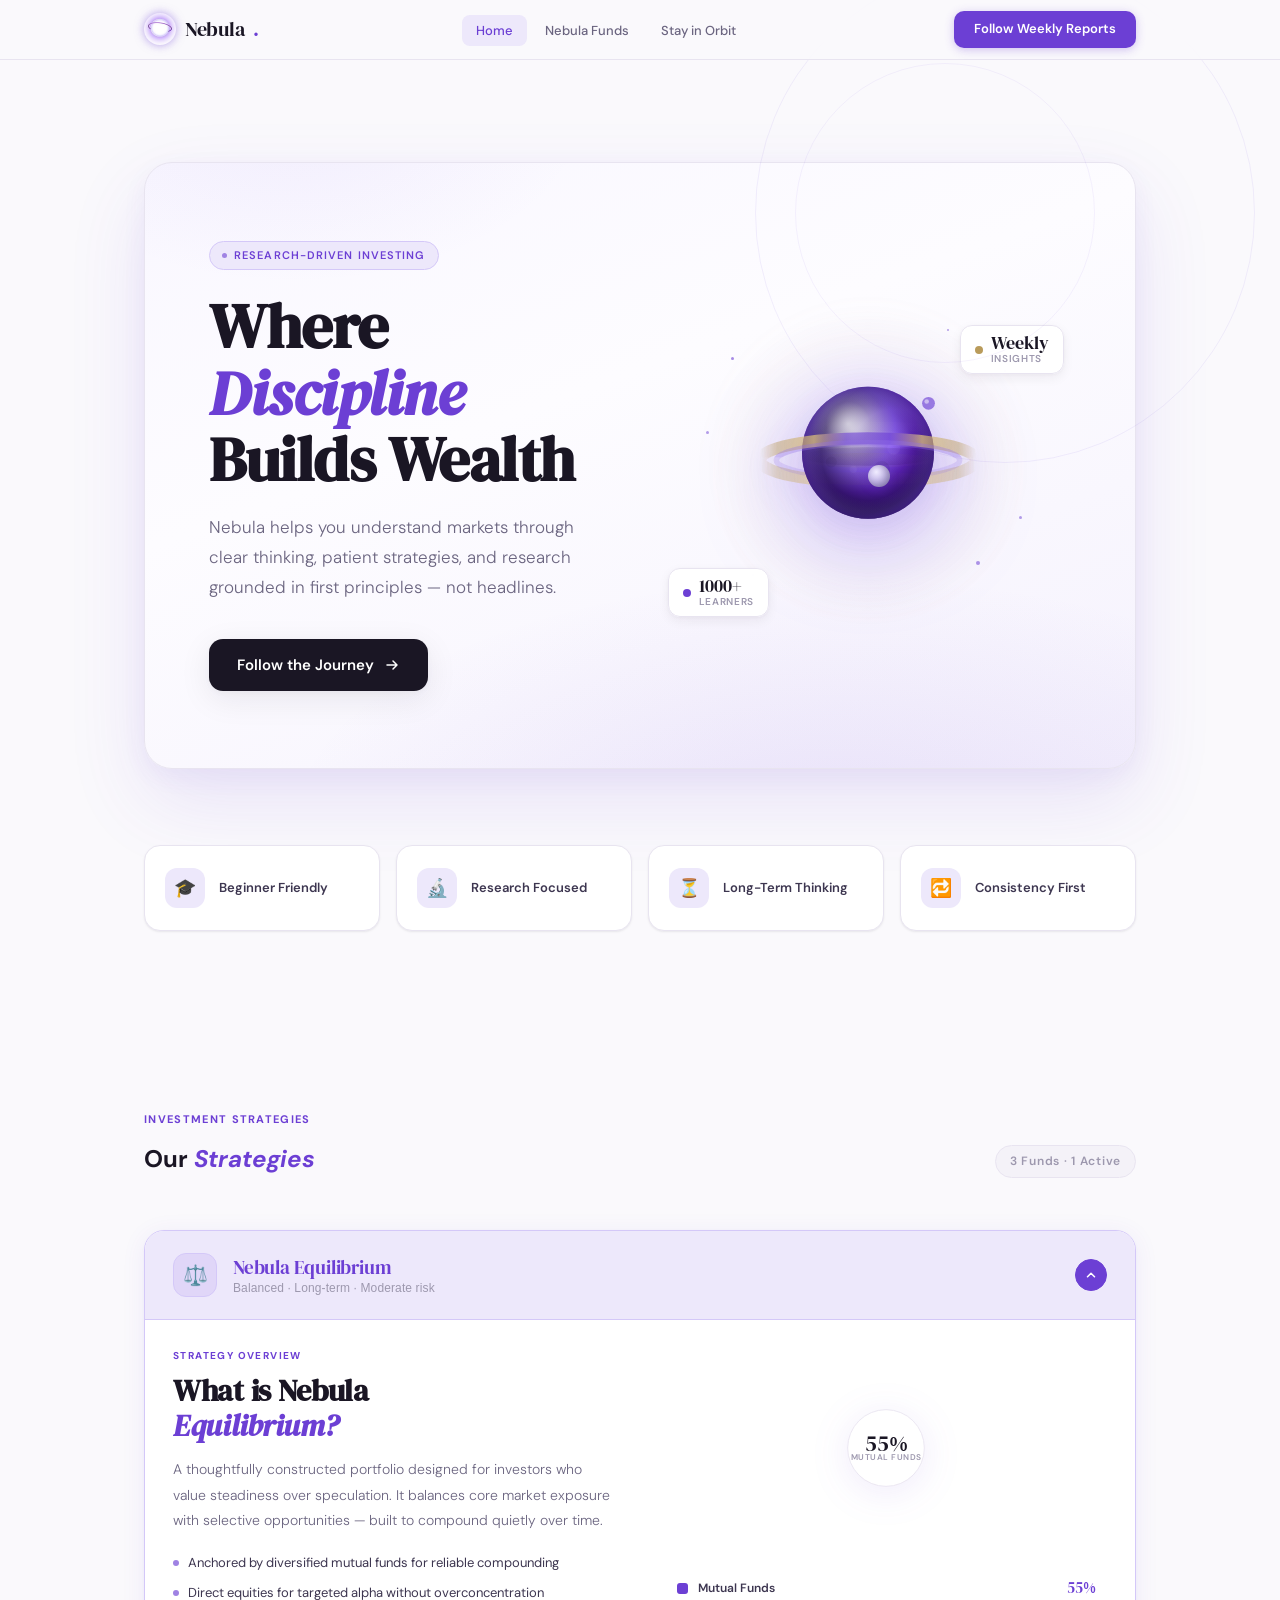
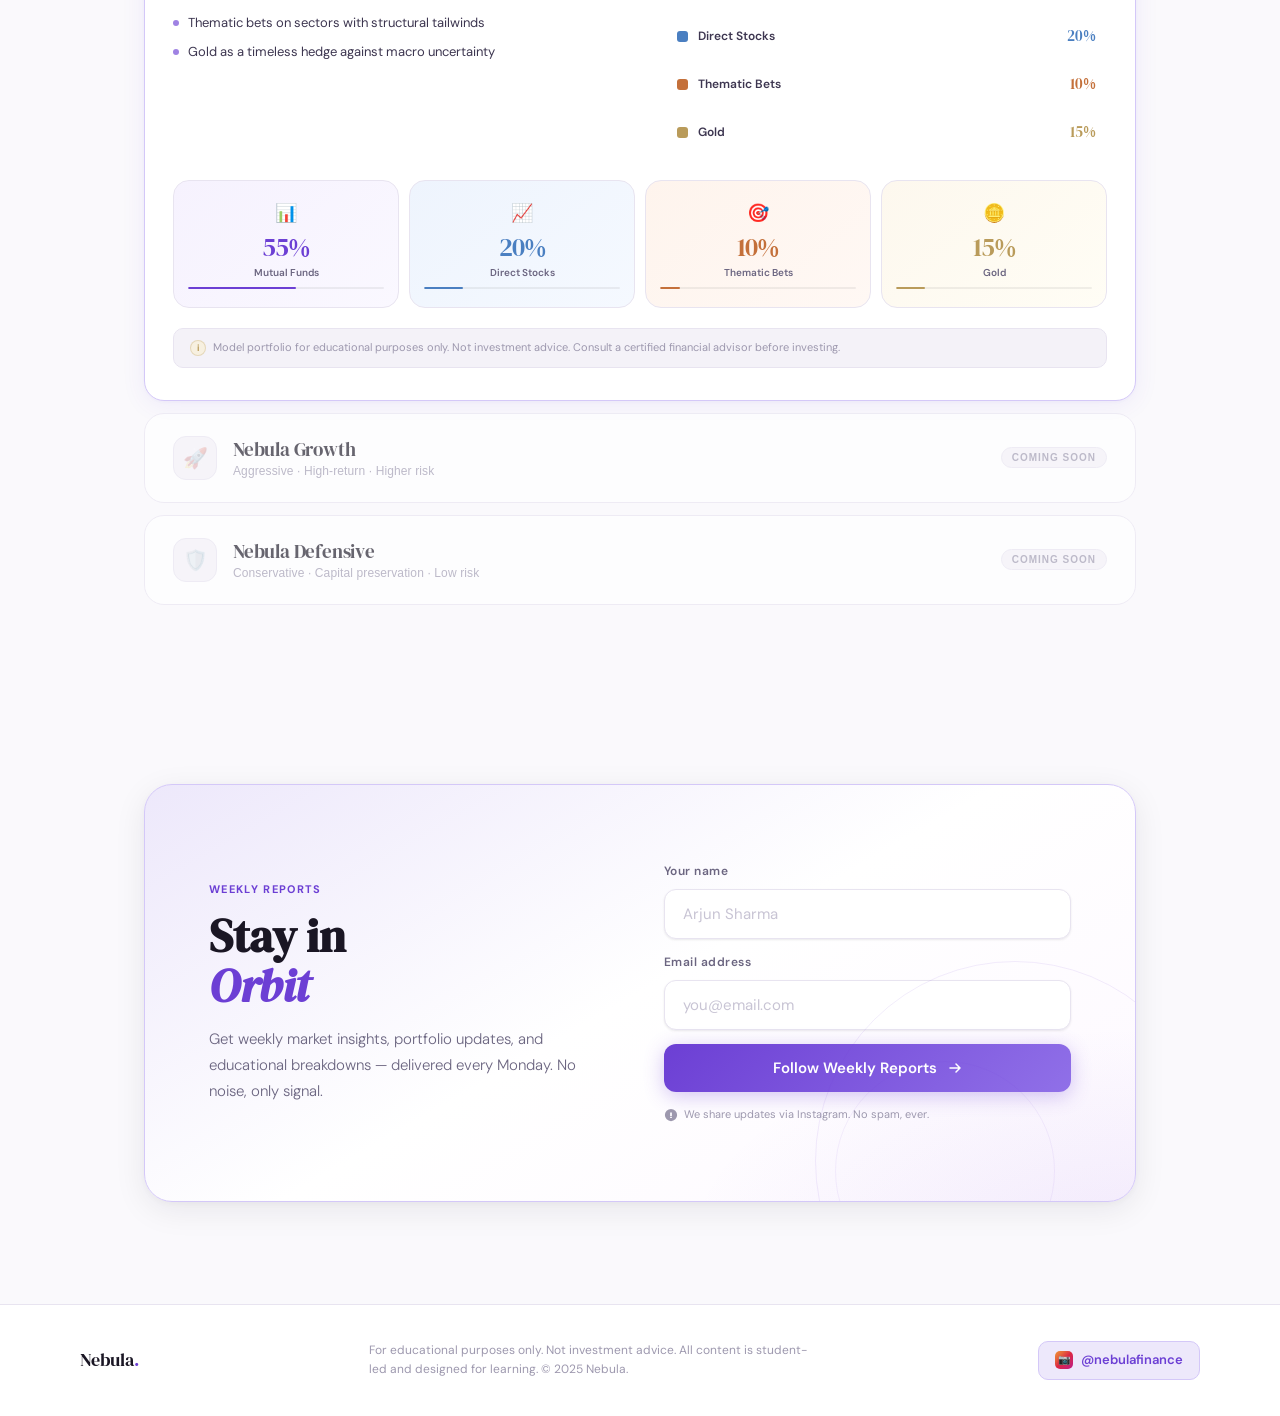
==== commit 9bb3e10b: "index.html" ====
--- a/index.html
+++ b/index.html
@@ -102,8 +102,21 @@
   font-family: var(--serif);
   font-size: 20px; color: var(--ink); text-decoration: none;
   letter-spacing: -.3px;
+  display: flex; align-items: center; gap: 9px;
 }
 .nav-logo span { color: var(--accent); }
+.nav-logo-img {
+  height: 32px; width: 32px;
+  display: block; flex-shrink: 0;
+  border-radius: 50%;
+  object-fit: cover;
+  object-position: center;
+  filter: drop-shadow(0 0 5px rgba(108,63,212,.5));
+  transition: filter .22s;
+}
+.nav-logo:hover .nav-logo-img {
+  filter: drop-shadow(0 0 10px rgba(108,63,212,.75));
+}
 .nav-links {
   display: flex; gap: 4px; list-style: none;
 }
@@ -153,7 +166,7 @@
   grid-template-columns: 1fr 1fr;
   gap: 48px;
   align-items: center;
-  overflow: hidden;
+  overflow: visible;
   position: relative;
 }
 
@@ -241,8 +254,9 @@
 
 .planet-scene {
   position: relative;
-  width: 340px; height: 340px;
+  width: 360px; height: 340px;
   display: flex; align-items: center; justify-content: center;
+  overflow: visible;
 }
 
 /* Ambient nebula glow behind */
@@ -356,49 +370,233 @@
 }
 
 /* ─────────────────────────────────────────
-   EQUILIBRIUM SECTION
+   OUR STRATEGIES ACCORDION
 ───────────────────────────────────────── */
-.equilibrium {
+.strategies-section {
+  padding: clamp(80px,8vw,120px) var(--pad);
+  max-width: var(--max); margin: 0 auto;
+}
+
+.strategies-header {
+  display: flex; align-items: flex-end; justify-content: space-between;
+  flex-wrap: wrap; gap: 16px;
+  margin-bottom: 52px;
+}
+.strategies-header-left {}
+.strategies-count {
+  font-size: 12px; font-weight: 600; color: var(--ink-4);
+  letter-spacing: .06em;
+  padding: 6px 14px; border-radius: 99px;
+  background: var(--surface); border: 1px solid var(--border);
+}
+
+/* Fund list */
+.fund-list {
+  display: flex; flex-direction: column; gap: 12px;
+}
+
+/* Each fund item */
+.fund-item {
   background: var(--white);
+  border: 1.5px solid var(--border);
+  border-radius: 20px;
+  overflow: hidden;
+  transition: border-color .25s, box-shadow .25s;
+}
+.fund-item.is-open {
+  border-color: var(--accent-mid);
+  box-shadow: 0 4px 24px rgba(108,63,212,.08), 0 1px 4px rgba(108,63,212,.04);
+}
+.fund-item.is-soon {
+  opacity: .65;
+}
+
+/* Trigger row */
+.fund-trigger {
+  width: 100%; background: none; border: none; cursor: pointer;
+  display: flex; align-items: center;
+  padding: 22px 28px;
+  gap: 16px;
+  text-align: left;
+  transition: background .18s;
+}
+.fund-item.is-soon .fund-trigger { cursor: default; }
+.fund-trigger:hover:not(:disabled) { background: var(--surface); }
+.fund-item.is-open .fund-trigger { background: var(--accent-lt); }
+
+.fund-trigger-icon {
+  width: 44px; height: 44px; border-radius: 13px; flex-shrink: 0;
+  display: flex; align-items: center; justify-content: center;
+  font-size: 20px;
+  background: var(--surface);
+  border: 1px solid var(--border);
+  transition: background .2s, border-color .2s;
+}
+.fund-item.is-open .fund-trigger-icon {
+  background: rgba(108,63,212,.1);
+  border-color: var(--accent-mid);
+}
+
+.fund-trigger-meta { flex: 1; min-width: 0; }
+.fund-trigger-name {
+  font-family: var(--serif);
+  font-size: 19px; color: var(--ink); line-height: 1.2;
+  letter-spacing: -.2px;
+  transition: color .2s;
+}
+.fund-item.is-open .fund-trigger-name { color: var(--accent); }
+.fund-trigger-sub {
+  font-size: 12px; font-weight: 500; color: var(--ink-4);
+  margin-top: 3px; letter-spacing: .01em;
+}
+
+.fund-soon-badge {
+  font-size: 10px; font-weight: 700; letter-spacing: .1em;
+  text-transform: uppercase; color: var(--ink-4);
+  background: var(--surface); border: 1px solid var(--border);
+  padding: 4px 10px; border-radius: 99px;
+  flex-shrink: 0;
+}
+
+.fund-arrow {
+  width: 32px; height: 32px; border-radius: 50%; flex-shrink: 0;
+  display: flex; align-items: center; justify-content: center;
+  background: var(--surface); border: 1px solid var(--border);
+  transition: transform .35s cubic-bezier(.22,1,.36,1), background .2s, border-color .2s;
+}
+.fund-item.is-open .fund-arrow {
+  transform: rotate(180deg);
+  background: var(--accent); border-color: var(--accent);
+}
+.fund-arrow svg {
+  width: 14px; height: 14px;
+  stroke: var(--ink-3);
+  transition: stroke .2s;
+}
+.fund-item.is-open .fund-arrow svg { stroke: #fff; }
+
+/* Collapsible body */
+.fund-body {
+  max-height: 0;
+  overflow: hidden;
+  transition: max-height .55s cubic-bezier(.22,1,.36,1);
+}
+.fund-item.is-open .fund-body {
+  max-height: 1200px; /* generous enough for all content */
+}
+
+.fund-body-inner {
+  padding: 0 28px 32px;
   border-top: 1px solid var(--border);
-  border-bottom: 1px solid var(--border);
-  padding: clamp(72px,8vw,112px) var(--pad);
-}
-.equilibrium-inner {
-  max-width: var(--max); margin: 0 auto;
-  display: grid; grid-template-columns: 1fr 1fr; gap: clamp(40px,6vw,100px);
-  align-items: center;
-}
-.eq-left {}
-.eq-h2 {
+}
+.fund-item.is-open .fund-body-inner {
+  border-color: var(--accent-mid);
+}
+
+/* Inner layout: description left, donut right */
+.fund-content {
+  display: grid;
+  grid-template-columns: 1fr 1fr;
+  gap: clamp(28px,4vw,64px);
+  align-items: start;
+  padding-top: 28px;
+}
+
+/* Left: description + bullets */
+.fund-desc-block {}
+.fund-desc-label {
+  font-size: 10px; font-weight: 700; letter-spacing: .14em; text-transform: uppercase;
+  color: var(--accent); margin-bottom: 10px; display: block;
+}
+.fund-desc-title {
   font-family: var(--serif);
-  font-size: clamp(30px,4vw,50px); line-height: 1.1; letter-spacing: -.4px;
-  color: var(--ink); margin-bottom: 20px;
-}
-.eq-h2 em { font-style: italic; color: var(--accent); }
-.eq-intro {
-  font-size: 16px; font-weight: 300; color: var(--ink-3); line-height: 1.8;
-  margin-bottom: 24px;
-}
-.eq-bullets { display: flex; flex-direction: column; gap: 10px; list-style: none; }
-.eq-bullets li {
-  display: flex; align-items: flex-start; gap: 10px;
-  font-size: 14px; color: var(--ink-2); line-height: 1.6;
-}
-.eq-bullet-dot {
+  font-size: clamp(20px,2.5vw,30px); line-height: 1.15; letter-spacing: -.3px;
+  color: var(--ink); margin-bottom: 14px;
+}
+.fund-desc-title em { font-style: italic; color: var(--accent); }
+.fund-desc-text {
+  font-size: 14px; font-weight: 300; color: var(--ink-3); line-height: 1.8;
+  margin-bottom: 20px;
+}
+.fund-bullets { list-style: none; display: flex; flex-direction: column; gap: 9px; }
+.fund-bullets li {
+  display: flex; align-items: flex-start; gap: 9px;
+  font-size: 13px; color: var(--ink-2); line-height: 1.6;
+}
+.fund-bullet-dot {
   width: 6px; height: 6px; border-radius: 50%;
-  background: var(--accent); opacity: .7; flex-shrink: 0; margin-top: 8px;
-}
-
-.eq-right {}
-
-/* Big donut chart (pure CSS) */
+  background: var(--accent); opacity: .65; flex-shrink: 0; margin-top: 7px;
+}
+
+/* Right: donut + legend */
+.fund-visual-block {
+  display: flex; flex-direction: column; align-items: center; gap: 20px;
+}
+
+/* Allocation cards inside fund */
+.fund-alloc-grid {
+  display: grid; grid-template-columns: repeat(4,1fr); gap: 10px;
+  width: 100%; margin-top: 28px;
+}
+.fund-alloc-card {
+  border-radius: 16px; padding: 18px 14px;
+  border: 1px solid var(--border);
+  display: flex; flex-direction: column; align-items: center; gap: 6px;
+  transition: transform .22s cubic-bezier(.22,1,.36,1), box-shadow .22s;
+}
+.fund-alloc-card:hover { transform: translateY(-3px); box-shadow: var(--shadow-sm); }
+.fund-alloc-card.mf { background: linear-gradient(140deg,#f6f2fe,#faf8ff); }
+.fund-alloc-card.ds { background: linear-gradient(140deg,#eef4fd,#f5f9ff); }
+.fund-alloc-card.th { background: linear-gradient(140deg,#fef4ed,#fff8f4); }
+.fund-alloc-card.gd { background: linear-gradient(140deg,#fdf8ee,#fffdf5); }
+.fund-alloc-icon { font-size: 18px; }
+.fund-alloc-pct {
+  font-family: var(--serif);
+  font-size: 26px; line-height: 1; letter-spacing: -1px;
+}
+.fund-alloc-card.mf .fund-alloc-pct { color: var(--accent); }
+.fund-alloc-card.ds .fund-alloc-pct { color: var(--blue); }
+.fund-alloc-card.th .fund-alloc-pct { color: var(--orange); }
+.fund-alloc-card.gd .fund-alloc-pct { color: var(--gold); }
+.fund-alloc-label {
+  font-size: 10px; font-weight: 600; color: var(--ink-3);
+  text-align: center; line-height: 1.3;
+}
+.fund-alloc-bar-track {
+  width: 100%; height: 2px; background: rgba(0,0,0,.06);
+  border-radius: 99px; overflow: hidden; margin-top: 2px;
+}
+.fund-alloc-bar-fill {
+  height: 100%; border-radius: 99px; width: 0%;
+  transition: width 1s .2s cubic-bezier(.22,1,.36,1);
+}
+.fund-alloc-card.mf .fund-alloc-bar-fill { background: var(--accent); }
+.fund-alloc-card.ds .fund-alloc-bar-fill { background: var(--blue); }
+.fund-alloc-card.th .fund-alloc-bar-fill { background: var(--orange); }
+.fund-alloc-card.gd .fund-alloc-bar-fill { background: var(--gold); }
+
+/* Disclaimer inside fund */
+.fund-disclaimer {
+  margin-top: 20px;
+  font-size: 11px; color: var(--ink-4);
+  display: flex; align-items: center; gap: 7px;
+  padding: 10px 16px; border-radius: 10px;
+  background: var(--surface); border: 1px solid var(--border);
+}
+.fund-disclaimer-i {
+  width: 16px; height: 16px; border-radius: 50%; flex-shrink: 0;
+  background: var(--gold-lt); border: 1px solid rgba(185,155,90,.3);
+  display: flex; align-items: center; justify-content: center;
+  font-size: 9px; color: var(--gold); font-weight: 700;
+}
+
+/* ── Donut (used inside fund accordion) ── */
 .donut-wrap {
-  display: flex; flex-direction: column; align-items: center; gap: 28px;
+  display: flex; flex-direction: column; align-items: center; gap: 20px; width: 100%;
 }
 .donut-svg {
-  width: 240px; height: 240px;
-  filter: drop-shadow(0 8px 24px rgba(108,63,212,.12));
+  width: 200px; height: 200px;
+  filter: drop-shadow(0 6px 18px rgba(108,63,212,.10));
 }
 .donut-seg {
   fill: none; stroke-width: 44;
@@ -407,116 +605,39 @@
   cursor: pointer;
 }
 .donut-seg:hover { opacity: .75; }
-
 .donut-center-group { pointer-events: none; }
 .donut-center-pct {
   font-family: 'DM Serif Display', serif;
   font-size: 26px; fill: #1a1624; text-anchor: middle; dominant-baseline: middle;
-  transition: all .2s;
+  transition: fill .2s;
 }
 .donut-center-label {
   font-size: 10px; fill: #9d98ae; text-anchor: middle;
-  font-family: 'DM Sans', sans-serif; font-weight: 600; letter-spacing: .06em; text-transform: uppercase;
-}
-
-.donut-legend { display: flex; flex-direction: column; gap: 10px; width: 100%; }
+  font-family: 'DM Sans', sans-serif; font-weight: 600;
+  letter-spacing: .06em; text-transform: uppercase;
+}
+.donut-legend { display: flex; flex-direction: column; gap: 8px; width: 100%; }
 .legend-row {
-  display: flex; align-items: center; gap: 12px;
-  cursor: pointer;
-  padding: 8px 12px; border-radius: 10px;
+  display: flex; align-items: center; gap: 10px;
+  cursor: pointer; padding: 7px 10px; border-radius: 10px;
   border: 1px solid transparent;
   transition: background .18s, border-color .18s;
 }
 .legend-row:hover { background: var(--surface); border-color: var(--border); }
-.legend-swatch { width: 12px; height: 12px; border-radius: 3px; flex-shrink: 0; }
-.legend-row-name { font-size: 13px; font-weight: 600; color: var(--ink-2); flex: 1; }
-.legend-row-pct  { font-family: var(--serif); font-size: 16px; color: var(--ink); }
-
-/* ─────────────────────────────────────────
-   ALLOCATION CARDS
-───────────────────────────────────────── */
-.alloc-section {
-  padding: clamp(72px,8vw,112px) var(--pad);
-  max-width: var(--max); margin: 0 auto;
-}
-.alloc-header { margin-bottom: 48px; }
-.alloc-h2 {
-  font-family: var(--serif);
-  font-size: clamp(28px,3.5vw,44px); line-height: 1.12; letter-spacing: -.3px;
-  color: var(--ink); margin-top: 12px;
-}
-
-.alloc-grid {
-  display: grid; grid-template-columns: repeat(4,1fr); gap: 18px;
-}
-
-.alloc-card {
-  border-radius: 22px; padding: 30px 24px;
-  border: 1px solid var(--border);
-  box-shadow: var(--shadow-sm);
-  position: relative; overflow: hidden;
-  transition: transform .28s cubic-bezier(.22,1,.36,1), box-shadow .28s;
-  cursor: default;
-}
-.alloc-card:hover { transform: translateY(-5px); box-shadow: var(--shadow-md); }
-
-.alloc-card.mf { background: linear-gradient(140deg, #f6f2fe 0%, #faf8ff 100%); }
-.alloc-card.ds { background: linear-gradient(140deg, #eef4fd 0%, #f5f9ff 100%); }
-.alloc-card.th { background: linear-gradient(140deg, #fef4ed 0%, #fff8f4 100%); }
-.alloc-card.gd { background: linear-gradient(140deg, #fdf8ee 0%, #fffdf5 100%); }
-
-.alloc-card-icon {
-  width: 44px; height: 44px; border-radius: 13px;
-  display: flex; align-items: center; justify-content: center;
-  font-size: 20px; margin-bottom: 20px;
-}
-.alloc-card.mf .alloc-card-icon { background: rgba(108,63,212,.1); }
-.alloc-card.ds .alloc-card-icon { background: rgba(74,127,193,.1); }
-.alloc-card.th .alloc-card-icon { background: rgba(196,112,58,.1); }
-.alloc-card.gd .alloc-card-icon { background: rgba(185,155,90,.1); }
-
-.alloc-card-pct {
-  font-family: var(--serif);
-  font-size: 44px; line-height: 1; letter-spacing: -1.5px;
-  margin-bottom: 8px;
-}
-.alloc-card.mf .alloc-card-pct { color: var(--accent); }
-.alloc-card.ds .alloc-card-pct { color: var(--blue); }
-.alloc-card.th .alloc-card-pct { color: var(--orange); }
-.alloc-card.gd .alloc-card-pct { color: var(--gold); }
-
-.alloc-card-title {
-  font-size: 14px; font-weight: 700; color: var(--ink-2); margin-bottom: 8px;
-}
-.alloc-card-desc {
-  font-size: 13px; font-weight: 300; color: var(--ink-3); line-height: 1.65;
-}
-
-/* Progress bar */
-.alloc-bar-wrap { margin-top: 20px; }
-.alloc-bar-track {
-  height: 3px; border-radius: 99px;
-  background: rgba(0,0,0,.06); overflow: hidden;
-}
-.alloc-bar-fill {
-  height: 100%; border-radius: 99px; width: 0%;
-  transition: width 1.2s .3s cubic-bezier(.22,1,.36,1);
-}
-.alloc-card.mf .alloc-bar-fill { background: var(--accent); }
-.alloc-card.ds .alloc-bar-fill { background: var(--blue); }
-.alloc-card.th .alloc-bar-fill { background: var(--orange); }
-.alloc-card.gd .alloc-bar-fill { background: var(--gold); }
-
-/* Disclaimer */
-.alloc-disclaimer {
-  margin-top: 24px;
-  font-size: 12px; color: var(--ink-4); display: flex; align-items: center; gap: 7px;
-}
-.alloc-disclaimer-dot {
-  width: 14px; height: 14px; border-radius: 50%; background: var(--gold-lt);
-  border: 1px solid rgba(185,155,90,.3);
-  display: flex; align-items: center; justify-content: center;
-  font-size: 8px; color: var(--gold); flex-shrink: 0;
+.legend-swatch { width: 11px; height: 11px; border-radius: 3px; flex-shrink: 0; }
+.legend-row-name { font-size: 12px; font-weight: 600; color: var(--ink-2); flex: 1; }
+.legend-row-pct  { font-family: var(--serif); font-size: 15px; color: var(--ink); }
+
+@media (max-width: 720px) {
+  .fund-content { grid-template-columns: 1fr; }
+  .fund-alloc-grid { grid-template-columns: 1fr 1fr; }
+  .fund-trigger { padding: 18px 20px; }
+  .fund-body-inner { padding: 0 20px 24px; }
+  .fund-trigger-name { font-size: 17px; }
+}
+@media (max-width: 480px) {
+  .fund-alloc-grid { grid-template-columns: 1fr 1fr; gap: 8px; }
+  .strategies-header { flex-direction: column; align-items: flex-start; }
 }
 
 /* ─────────────────────────────────────────
@@ -658,17 +779,14 @@
 @media (max-width: 860px) {
   .hero-card { grid-template-columns: 1fr; }
   .hero-right { display: none; }
-  .equilibrium-inner { grid-template-columns: 1fr; }
-  .alloc-grid { grid-template-columns: 1fr 1fr; }
   .orbit-card { grid-template-columns: 1fr; }
   .trust-strip { grid-template-columns: 1fr 1fr; }
 }
 @media (min-width: 861px) and (max-width: 1020px) {
-  .planet-scene { width: 260px; height: 260px; }
-  .planet-scene .planet-svg-wrap svg { width: 160px; height: 160px; }
+  .planet-scene { width: 280px; height: 260px; }
+  .planet-scene .planet-svg-wrap svg { width: 190px; height: 175px; }
 }
 @media (max-width: 520px) {
-  .alloc-grid { grid-template-columns: 1fr 1fr; gap: 12px; }
   .trust-strip { grid-template-columns: 1fr 1fr; gap: 10px; }
   .nav-links { display: none; }
   .hero-card { padding: 36px 24px; }
@@ -681,7 +799,7 @@
 <!-- ── NAV ── -->
 <nav>
   <div class="nav-inner">
-    <a class="nav-logo" href="#home">Nebula<span>.</span></a>
+    <a class="nav-logo" href="#home"><img class="nav-logo-img" src="[data-uri]" alt="Nebula planet logo">Nebula<span>.</span></a>
     <ul class="nav-links">
       <li><a href="#home" class="active" id="nl-home">Home</a></li>
       <li><a href="#strategy" id="nl-strategy">Nebula Funds</a></li>
@@ -723,9 +841,9 @@
 
           <!-- Planet SVG -->
           <div class="planet-svg-wrap">
-            <svg width="200" height="200" viewBox="0 0 200 200" fill="none" xmlns="http://www.w3.org/2000/svg">
+            <svg width="240" height="220" viewBox="-30 -10 260 240" fill="none" xmlns="http://www.w3.org/2000/svg">
               <defs>
-                <!-- Planet body gradient: warm purple-violet with atmospheric haze -->
+                <!-- Planet body gradient -->
                 <radialGradient id="planetBody" cx="38%" cy="32%" r="65%" gradientUnits="objectBoundingBox">
                   <stop offset="0%"   stop-color="#e8e0ff"/>
                   <stop offset="22%"  stop-color="#c4b0f0"/>
@@ -746,7 +864,7 @@
                   <stop offset="100%" stop-color="rgba(185,155,90,0)"/>
                 </linearGradient>
                 <!-- Atmospheric rim -->
-                <radialGradient id="rimLight" cx="50%" cy="50%" r="50%" gradientUnits="objectBoundingBox">
+                <radialGradient id="rimLight" cx="50%" cy="50%" r="50%">
                   <stop offset="72%"  stop-color="rgba(144,112,232,0)"/>
                   <stop offset="88%"  stop-color="rgba(144,112,232,0.18)"/>
                   <stop offset="100%" stop-color="rgba(108,63,212,0.35)"/>
@@ -763,15 +881,15 @@
                   <stop offset="60%"  stop-color="rgba(255,255,255,0.08)"/>
                   <stop offset="100%" stop-color="rgba(255,255,255,0)"/>
                 </radialGradient>
-                <!-- Ring gradient -->
+                <!-- Ring gradient — full width -->
                 <linearGradient id="ringGrad" x1="0%" y1="50%" x2="100%" y2="50%">
                   <stop offset="0%"   stop-color="rgba(185,155,90,0)"/>
-                  <stop offset="12%"  stop-color="rgba(185,155,90,0.55)"/>
-                  <stop offset="30%"  stop-color="rgba(224,196,120,0.75)"/>
-                  <stop offset="42%"  stop-color="rgba(108,63,212,0.6)"/>
-                  <stop offset="58%"  stop-color="rgba(108,63,212,0.6)"/>
-                  <stop offset="70%"  stop-color="rgba(224,196,120,0.75)"/>
-                  <stop offset="88%"  stop-color="rgba(185,155,90,0.55)"/>
+                  <stop offset="8%"   stop-color="rgba(185,155,90,0.5)"/>
+                  <stop offset="25%"  stop-color="rgba(224,196,120,0.8)"/>
+                  <stop offset="40%"  stop-color="rgba(108,63,212,0.65)"/>
+                  <stop offset="60%"  stop-color="rgba(108,63,212,0.65)"/>
+                  <stop offset="75%"  stop-color="rgba(224,196,120,0.8)"/>
+                  <stop offset="92%"  stop-color="rgba(185,155,90,0.5)"/>
                   <stop offset="100%" stop-color="rgba(185,155,90,0)"/>
                 </linearGradient>
                 <!-- Ring shadow on planet -->
@@ -782,19 +900,28 @@
                   <stop offset="80%"  stop-color="rgba(30,10,60,0.2)"/>
                   <stop offset="100%" stop-color="rgba(30,10,60,0)"/>
                 </linearGradient>
+
+                <!-- Clip planet circle -->
                 <clipPath id="planetClip">
                   <circle cx="100" cy="100" r="72"/>
                 </clipPath>
+                <!-- Clip: only the BOTTOM half (for ring-back: the part behind planet) -->
+                <clipPath id="ringBackClip">
+                  <rect x="-30" y="105" width="260" height="120"/>
+                </clipPath>
+                <!-- Clip: only the TOP half (for ring-front: the part in front of planet) -->
+                <clipPath id="ringFrontClip">
+                  <rect x="-30" y="-10" width="260" height="115"/>
+                </clipPath>
               </defs>
 
-              <!-- ── Ring back half (behind planet) ── -->
-              <ellipse cx="100" cy="105" rx="112" ry="22"
-                fill="none" stroke="url(#ringGrad)" stroke-width="12" opacity="0.7"
-                clip-path="inset(50% 0 0 0 round 50%)"/>
-              <!-- Second ring band back -->
-              <ellipse cx="100" cy="105" rx="96" ry="18"
-                fill="none" stroke="rgba(144,112,232,0.4)" stroke-width="5" opacity="0.6"
-                clip-path="inset(50% 0 0 0 round 50%)"/>
+              <!-- ── Ring BACK half (below planet equator → sits behind) ── -->
+              <ellipse cx="100" cy="108" rx="118" ry="24"
+                fill="none" stroke="url(#ringGrad)" stroke-width="13" opacity="0.65"
+                clip-path="url(#ringBackClip)"/>
+              <ellipse cx="100" cy="108" rx="100" ry="19"
+                fill="none" stroke="rgba(144,112,232,0.38)" stroke-width="6" opacity="0.55"
+                clip-path="url(#ringBackClip)"/>
 
               <!-- ── Planet body ── -->
               <circle cx="100" cy="100" r="72" fill="url(#planetBody)"/>
@@ -805,36 +932,33 @@
               <ellipse cx="100" cy="72"  rx="72" ry="6"  fill="url(#band1)" clip-path="url(#planetClip)" opacity=".6"/>
               <ellipse cx="100" cy="128" rx="72" ry="7"  fill="url(#band2)" clip-path="url(#planetClip)" opacity=".5"/>
 
-              <!-- Subtle surface texture dots (craters/wisps) -->
+              <!-- Surface texture -->
               <circle cx="70"  cy="82"  r="5"  fill="rgba(255,255,255,0.06)" clip-path="url(#planetClip)"/>
               <circle cx="128" cy="95"  r="7"  fill="rgba(255,255,255,0.05)" clip-path="url(#planetClip)"/>
               <circle cx="84"  cy="118" r="4"  fill="rgba(255,255,255,0.06)" clip-path="url(#planetClip)"/>
               <circle cx="115" cy="118" r="9"  fill="rgba(0,0,0,0.07)"       clip-path="url(#planetClip)"/>
               <circle cx="60"  cy="110" r="6"  fill="rgba(0,0,0,0.06)"       clip-path="url(#planetClip)"/>
 
-              <!-- Terminator (night-side shadow) -->
+              <!-- Terminator, rim, specular -->
               <circle cx="100" cy="100" r="72" fill="url(#terminator)"/>
-              <!-- Atmospheric rim glow -->
               <circle cx="100" cy="100" r="72" fill="url(#rimLight)"/>
-              <!-- Specular highlight -->
               <circle cx="100" cy="100" r="72" fill="url(#specular)"/>
 
-              <!-- ── Ring shadow cast on planet ── -->
-              <ellipse cx="100" cy="103" rx="72" ry="10" fill="url(#ringShadow)"
-                clip-path="url(#planetClip)" opacity=".5"/>
-
-              <!-- ── Ring front half (in front of planet) ── -->
-              <ellipse cx="100" cy="105" rx="112" ry="22"
-                fill="none" stroke="url(#ringGrad)" stroke-width="12" opacity="0.85"
-                clip-path="inset(0 0 50% 0 round 50%)"/>
-              <ellipse cx="100" cy="105" rx="96" ry="18"
-                fill="none" stroke="rgba(144,112,232,0.45)" stroke-width="5" opacity="0.7"
-                clip-path="inset(0 0 50% 0 round 50%)"/>
-
-              <!-- ── Small distant orb (far moon) ── -->
-              <circle cx="168" cy="48" r="7" fill="radial-gradient(circle at 35% 30%, #ede8fb, #9070e8)"/>
-              <circle cx="168" cy="48" r="7" fill="rgba(108,63,212,0.7)"/>
-              <circle cx="166" cy="46" r="2.5" fill="rgba(255,255,255,0.5)"/>
+              <!-- Ring shadow on planet surface -->
+              <ellipse cx="100" cy="104" rx="72" ry="10" fill="url(#ringShadow)"
+                clip-path="url(#planetClip)" opacity=".45"/>
+
+              <!-- ── Ring FRONT half (above planet equator → sits in front) ── -->
+              <ellipse cx="100" cy="108" rx="118" ry="24"
+                fill="none" stroke="url(#ringGrad)" stroke-width="13" opacity="0.9"
+                clip-path="url(#ringFrontClip)"/>
+              <ellipse cx="100" cy="108" rx="100" ry="19"
+                fill="none" stroke="rgba(144,112,232,0.48)" stroke-width="6" opacity="0.72"
+                clip-path="url(#ringFrontClip)"/>
+
+              <!-- Small distant moon -->
+              <circle cx="166" cy="46" r="7" fill="rgba(108,63,212,0.65)"/>
+              <circle cx="164" cy="44" r="2.5" fill="rgba(255,255,255,0.5)"/>
             </svg>
           </div>
 
@@ -879,110 +1003,160 @@
   </div>
 </section>
 
-<!-- ── EQUILIBRIUM ── -->
-<section class="equilibrium" id="strategy">
-  <div class="equilibrium-inner">
-    <div class="eq-left reveal">
-      <span class="section-label">Model Portfolio</span>
-      <h2 class="eq-h2">What is Nebula<br><em>Equilibrium?</em></h2>
-      <p class="eq-intro">A thoughtfully constructed portfolio designed for investors who value steadiness over speculation. It balances core market exposure with selective opportunities — built to compound quietly over time.</p>
-      <ul class="eq-bullets">
-        <li><span class="eq-bullet-dot"></span>Anchored by diversified mutual funds for reliable compounding</li>
-        <li><span class="eq-bullet-dot"></span>Direct equities for targeted alpha without overconcentration</li>
-        <li><span class="eq-bullet-dot"></span>Thematic bets on sectors with structural tailwinds</li>
-        <li><span class="eq-bullet-dot"></span>Gold as a timeless hedge against macro uncertainty</li>
-      </ul>
+<!-- ── OUR STRATEGIES ── -->
+<section id="strategy">
+<div class="strategies-section reveal">
+
+  <div class="strategies-header">
+    <div class="strategies-header-left">
+      <span class="section-label">Investment Strategies</span>
+      <h2 class="alloc-h2" style="margin-top:10px;">Our <em style="font-style:italic;color:var(--accent);">Strategies</em></h2>
     </div>
-
-    <div class="eq-right reveal" style="transition-delay:.12s">
-      <div class="donut-wrap">
-        <svg class="donut-svg" viewBox="0 0 240 240" xmlns="http://www.w3.org/2000/svg">
-          <circle class="donut-seg" id="dseg-mf" cx="120" cy="120" r="72"
-            stroke="#7c5cbf" data-pct="55" data-label="Mutual Funds" data-color="#6c3fd4"/>
-          <circle class="donut-seg" id="dseg-ds" cx="120" cy="120" r="72"
-            stroke="#4a7fc1" data-pct="20" data-label="Direct Stocks" data-color="#4a7fc1"/>
-          <circle class="donut-seg" id="dseg-th" cx="120" cy="120" r="72"
-            stroke="#c4703a" data-pct="10" data-label="Thematic Bets" data-color="#c4703a"/>
-          <circle class="donut-seg" id="dseg-gd" cx="120" cy="120" r="72"
-            stroke="#b99b5a" data-pct="15" data-label="Gold" data-color="#b99b5a"/>
-          <!-- Donut hole -->
-          <circle cx="120" cy="120" r="46" fill="white"/>
-          <circle cx="120" cy="120" r="46" fill="none" stroke="#e8e4f0" stroke-width="1"/>
-          <!-- Center text -->
-          <g class="donut-center-group">
-            <text class="donut-center-pct" id="dpct" x="120" y="117">55%</text>
-            <text class="donut-center-label" id="dlabel" x="120" y="134">Mutual Funds</text>
-          </g>
-        </svg>
-
-        <div class="donut-legend">
-          <div class="legend-row" data-seg="dseg-mf">
-            <div class="legend-swatch" style="background:#6c3fd4"></div>
-            <span class="legend-row-name">Mutual Funds</span>
-            <span class="legend-row-pct" style="color:#6c3fd4">55%</span>
+    <span class="strategies-count">3 Funds · 1 Active</span>
+  </div>
+
+  <div class="fund-list">
+
+    <!-- ── FUND 1: Nebula Equilibrium (open by default) ── -->
+    <div class="fund-item is-open" id="fund-equilibrium">
+      <button class="fund-trigger" data-fund="fund-equilibrium" aria-expanded="true">
+        <div class="fund-trigger-icon">⚖️</div>
+        <div class="fund-trigger-meta">
+          <div class="fund-trigger-name">Nebula Equilibrium</div>
+          <div class="fund-trigger-sub">Balanced · Long-term · Moderate risk</div>
+        </div>
+        <div class="fund-arrow">
+          <svg viewBox="0 0 16 16" fill="none" xmlns="http://www.w3.org/2000/svg">
+            <path d="M4 6l4 4 4-4" stroke-width="1.8" stroke-linecap="round" stroke-linejoin="round"/>
+          </svg>
+        </div>
+      </button>
+
+      <div class="fund-body">
+        <div class="fund-body-inner">
+          <div class="fund-content">
+
+            <!-- Left: description -->
+            <div class="fund-desc-block">
+              <span class="fund-desc-label">Strategy Overview</span>
+              <h3 class="fund-desc-title">What is Nebula<br><em>Equilibrium?</em></h3>
+              <p class="fund-desc-text">A thoughtfully constructed portfolio designed for investors who value steadiness over speculation. It balances core market exposure with selective opportunities — built to compound quietly over time.</p>
+              <ul class="fund-bullets">
+                <li><span class="fund-bullet-dot"></span>Anchored by diversified mutual funds for reliable compounding</li>
+                <li><span class="fund-bullet-dot"></span>Direct equities for targeted alpha without overconcentration</li>
+                <li><span class="fund-bullet-dot"></span>Thematic bets on sectors with structural tailwinds</li>
+                <li><span class="fund-bullet-dot"></span>Gold as a timeless hedge against macro uncertainty</li>
+              </ul>
+            </div>
+
+            <!-- Right: donut chart -->
+            <div class="fund-visual-block">
+              <div class="donut-wrap">
+                <svg class="donut-svg" viewBox="0 0 240 240" xmlns="http://www.w3.org/2000/svg">
+                  <circle class="donut-seg" id="dseg-mf" cx="120" cy="120" r="72"
+                    stroke="#7c5cbf" data-pct="55" data-label="Mutual Funds" data-color="#6c3fd4"/>
+                  <circle class="donut-seg" id="dseg-ds" cx="120" cy="120" r="72"
+                    stroke="#4a7fc1" data-pct="20" data-label="Direct Stocks" data-color="#4a7fc1"/>
+                  <circle class="donut-seg" id="dseg-th" cx="120" cy="120" r="72"
+                    stroke="#c4703a" data-pct="10" data-label="Thematic Bets" data-color="#c4703a"/>
+                  <circle class="donut-seg" id="dseg-gd" cx="120" cy="120" r="72"
+                    stroke="#b99b5a" data-pct="15" data-label="Gold" data-color="#b99b5a"/>
+                  <circle cx="120" cy="120" r="46" fill="white"/>
+                  <circle cx="120" cy="120" r="46" fill="none" stroke="#e8e4f0" stroke-width="1"/>
+                  <g class="donut-center-group">
+                    <text class="donut-center-pct" id="dpct" x="120" y="117">55%</text>
+                    <text class="donut-center-label" id="dlabel" x="120" y="134">Mutual Funds</text>
+                  </g>
+                </svg>
+                <div class="donut-legend">
+                  <div class="legend-row" data-seg="dseg-mf">
+                    <div class="legend-swatch" style="background:#6c3fd4"></div>
+                    <span class="legend-row-name">Mutual Funds</span>
+                    <span class="legend-row-pct" style="color:#6c3fd4">55%</span>
+                  </div>
+                  <div class="legend-row" data-seg="dseg-ds">
+                    <div class="legend-swatch" style="background:#4a7fc1"></div>
+                    <span class="legend-row-name">Direct Stocks</span>
+                    <span class="legend-row-pct" style="color:#4a7fc1">20%</span>
+                  </div>
+                  <div class="legend-row" data-seg="dseg-th">
+                    <div class="legend-swatch" style="background:#c4703a"></div>
+                    <span class="legend-row-name">Thematic Bets</span>
+                    <span class="legend-row-pct" style="color:#c4703a">10%</span>
+                  </div>
+                  <div class="legend-row" data-seg="dseg-gd">
+                    <div class="legend-swatch" style="background:#b99b5a"></div>
+                    <span class="legend-row-name">Gold</span>
+                    <span class="legend-row-pct" style="color:#b99b5a">15%</span>
+                  </div>
+                </div>
+              </div>
+            </div>
           </div>
-          <div class="legend-row" data-seg="dseg-ds">
-            <div class="legend-swatch" style="background:#4a7fc1"></div>
-            <span class="legend-row-name">Direct Stocks</span>
-            <span class="legend-row-pct" style="color:#4a7fc1">20%</span>
+
+          <!-- Allocation cards -->
+          <div class="fund-alloc-grid">
+            <div class="fund-alloc-card mf">
+              <div class="fund-alloc-icon">📊</div>
+              <div class="fund-alloc-pct">55%</div>
+              <div class="fund-alloc-label">Mutual Funds</div>
+              <div class="fund-alloc-bar-track"><div class="fund-alloc-bar-fill" data-width="55"></div></div>
+            </div>
+            <div class="fund-alloc-card ds">
+              <div class="fund-alloc-icon">📈</div>
+              <div class="fund-alloc-pct">20%</div>
+              <div class="fund-alloc-label">Direct Stocks</div>
+              <div class="fund-alloc-bar-track"><div class="fund-alloc-bar-fill" data-width="20"></div></div>
+            </div>
+            <div class="fund-alloc-card th">
+              <div class="fund-alloc-icon">🎯</div>
+              <div class="fund-alloc-pct">10%</div>
+              <div class="fund-alloc-label">Thematic Bets</div>
+              <div class="fund-alloc-bar-track"><div class="fund-alloc-bar-fill" data-width="10"></div></div>
+            </div>
+            <div class="fund-alloc-card gd">
+              <div class="fund-alloc-icon">🪙</div>
+              <div class="fund-alloc-pct">15%</div>
+              <div class="fund-alloc-label">Gold</div>
+              <div class="fund-alloc-bar-track"><div class="fund-alloc-bar-fill" data-width="15"></div></div>
+            </div>
           </div>
-          <div class="legend-row" data-seg="dseg-th">
-            <div class="legend-swatch" style="background:#c4703a"></div>
-            <span class="legend-row-name">Thematic Bets</span>
-            <span class="legend-row-pct" style="color:#c4703a">10%</span>
-          </div>
-          <div class="legend-row" data-seg="dseg-gd">
-            <div class="legend-swatch" style="background:#b99b5a"></div>
-            <span class="legend-row-name">Gold</span>
-            <span class="legend-row-pct" style="color:#b99b5a">15%</span>
+
+          <div class="fund-disclaimer">
+            <div class="fund-disclaimer-i">i</div>
+            Model portfolio for educational purposes only. Not investment advice. Consult a certified financial advisor before investing.
           </div>
         </div>
       </div>
+    </div><!-- /fund-equilibrium -->
+
+    <!-- ── FUND 2: Nebula Growth (coming soon) ── -->
+    <div class="fund-item is-soon" id="fund-growth">
+      <button class="fund-trigger" data-fund="fund-growth" disabled aria-expanded="false">
+        <div class="fund-trigger-icon">🚀</div>
+        <div class="fund-trigger-meta">
+          <div class="fund-trigger-name">Nebula Growth</div>
+          <div class="fund-trigger-sub">Aggressive · High-return · Higher risk</div>
+        </div>
+        <span class="fund-soon-badge">Coming Soon</span>
+      </button>
     </div>
-  </div>
+
+    <!-- ── FUND 3: Nebula Defensive (coming soon) ── -->
+    <div class="fund-item is-soon" id="fund-defensive">
+      <button class="fund-trigger" data-fund="fund-defensive" disabled aria-expanded="false">
+        <div class="fund-trigger-icon">🛡️</div>
+        <div class="fund-trigger-meta">
+          <div class="fund-trigger-name">Nebula Defensive</div>
+          <div class="fund-trigger-sub">Conservative · Capital preservation · Low risk</div>
+        </div>
+        <span class="fund-soon-badge">Coming Soon</span>
+      </button>
+    </div>
+
+  </div><!-- /fund-list -->
+</div>
 </section>
-
-<!-- ── ALLOCATION CARDS ── -->
-<div class="alloc-section">
-  <div class="alloc-header reveal">
-    <span class="section-label">Asset Allocation</span>
-    <h2 class="alloc-h2">Proportioned for<br>calm compounding</h2>
-  </div>
-  <div class="alloc-grid">
-    <div class="alloc-card mf reveal">
-      <div class="alloc-card-icon">📊</div>
-      <div class="alloc-card-pct">55%</div>
-      <div class="alloc-card-title">Mutual Funds</div>
-      <div class="alloc-card-desc">The backbone of stability — diversified exposure across equity and debt funds for reliable long-term compounding.</div>
-      <div class="alloc-bar-wrap"><div class="alloc-bar-track"><div class="alloc-bar-fill" data-width="55"></div></div></div>
-    </div>
-    <div class="alloc-card ds reveal" style="transition-delay:.08s">
-      <div class="alloc-card-icon">📈</div>
-      <div class="alloc-card-pct">20%</div>
-      <div class="alloc-card-title">Direct Stocks</div>
-      <div class="alloc-card-desc">Selective direct equity positions in high-conviction businesses with durable competitive advantages.</div>
-      <div class="alloc-bar-wrap"><div class="alloc-bar-track"><div class="alloc-bar-fill" data-width="20"></div></div></div>
-    </div>
-    <div class="alloc-card th reveal" style="transition-delay:.16s">
-      <div class="alloc-card-icon">🎯</div>
-      <div class="alloc-card-pct">10%</div>
-      <div class="alloc-card-title">Thematic Bets</div>
-      <div class="alloc-card-desc">Tactical exposure to emerging trends — EV, AI infrastructure, green energy — with clear structural tailwinds.</div>
-      <div class="alloc-bar-wrap"><div class="alloc-bar-track"><div class="alloc-bar-fill" data-width="10"></div></div></div>
-    </div>
-    <div class="alloc-card gd reveal" style="transition-delay:.24s">
-      <div class="alloc-card-icon">🪙</div>
-      <div class="alloc-card-pct">15%</div>
-      <div class="alloc-card-title">Gold</div>
-      <div class="alloc-card-desc">A timeless store of value and portfolio hedge — providing ballast during equity volatility and macro stress.</div>
-      <div class="alloc-bar-wrap"><div class="alloc-bar-track"><div class="alloc-bar-fill" data-width="15"></div></div></div>
-    </div>
-  </div>
-  <div class="alloc-disclaimer reveal" style="transition-delay:.1s">
-    <div class="alloc-disclaimer-dot">i</div>
-    This is a model portfolio for educational purposes only. Not investment advice. Please consult a certified financial advisor before investing.
-  </div>
-</div>
 
 <!-- ── EMAIL CAPTURE ── -->
 <section id="orbit">
@@ -1027,18 +1201,44 @@
 </footer>
 
 <script>
+// ── Accordion ──────────────────────────────────
+document.querySelectorAll('.fund-trigger:not([disabled])').forEach(btn => {
+  btn.addEventListener('click', () => {
+    const fundId = btn.dataset.fund;
+    const clickedItem = document.getElementById(fundId);
+    const isAlreadyOpen = clickedItem.classList.contains('is-open');
+
+    // Close all open items
+    document.querySelectorAll('.fund-item.is-open').forEach(item => {
+      item.classList.remove('is-open');
+      const trigger = item.querySelector('.fund-trigger');
+      if (trigger) trigger.setAttribute('aria-expanded', 'false');
+    });
+
+    // Open clicked (if it wasn't already open)
+    if (!isAlreadyOpen) {
+      clickedItem.classList.add('is-open');
+      btn.setAttribute('aria-expanded', 'true');
+
+      // Animate donut + bars when newly opened
+      setTimeout(() => {
+        animateDonut();
+        animateBarsInItem(clickedItem);
+      }, 80);
+    }
+  });
+});
+
 // ── Donut chart ──────────────────────────────
-const R = 72, C = 2 * Math.PI * R; // ~452.4
+const R = 72, C = 2 * Math.PI * R;
 const GAP = 3;
 const segs = Array.from(document.querySelectorAll('.donut-seg'));
 const pcts = segs.map(s => +s.dataset.pct);
 
-// Draw segments (hidden first, animate in on observe)
 let offset = 0;
 segs.forEach((s, i) => {
   const arc = (pcts[i] / 100) * C;
   s._arc = arc;
-  s._offset = offset;
   s.style.transform = 'rotate(-90deg)';
   s.style.transformOrigin = '120px 120px';
   s.setAttribute('stroke-dasharray', `0 ${C}`);
@@ -1049,21 +1249,20 @@
 
 function animateDonut() {
   segs.forEach((s, i) => {
-    const arc = s._arc;
     setTimeout(() => {
       s.style.transition = `stroke-dasharray 1s cubic-bezier(.22,1,.36,1)`;
-      s.setAttribute('stroke-dasharray', `${Math.max(0, arc - GAP)} ${C}`);
-    }, 100 + i * 80);
+      s.setAttribute('stroke-dasharray', `${Math.max(0, s._arc - GAP)} ${C}`);
+    }, 80 + i * 80);
   });
 }
 
-// Donut interaction
+// Donut hover interaction
 const dpct   = document.getElementById('dpct');
 const dlabel = document.getElementById('dlabel');
 const DEF_PCT = '55%', DEF_LABEL = 'Mutual Funds', DEF_COLOR = '#6c3fd4';
 
 function highlightSeg(seg) {
-  segs.forEach(s => s.style.opacity = s === seg ? '1' : '0.2');
+  segs.forEach(s => s.style.opacity = s === seg ? '1' : '0.18');
   dpct.textContent = seg.dataset.pct + '%';
   dpct.style.fill = seg.dataset.color;
   dlabel.textContent = seg.dataset.label;
@@ -1073,7 +1272,6 @@
   dpct.textContent = DEF_PCT; dpct.style.fill = DEF_COLOR;
   dlabel.textContent = DEF_LABEL;
 }
-
 segs.forEach(seg => {
   seg.addEventListener('mouseenter', () => highlightSeg(seg));
   seg.addEventListener('mouseleave', resetSeg);
@@ -1086,6 +1284,24 @@
   row.addEventListener('mouseleave', resetSeg);
 });
 
+// ── Animate allocation bars ────────────────────
+function animateBarsInItem(item) {
+  item.querySelectorAll('.fund-alloc-bar-fill').forEach(fill => {
+    fill.style.width = fill.dataset.width + '%';
+  });
+}
+
+// ── On page load: animate default open fund ────
+window.addEventListener('DOMContentLoaded', () => {
+  const defaultOpen = document.querySelector('.fund-item.is-open');
+  if (defaultOpen) {
+    setTimeout(() => {
+      animateDonut();
+      animateBarsInItem(defaultOpen);
+    }, 400);
+  }
+});
+
 // ── Scroll reveal ──────────────────────────────
 const revealEls = document.querySelectorAll('.reveal');
 const revObs = new IntersectionObserver(entries => {
@@ -1095,33 +1311,8 @@
       revObs.unobserve(e.target);
     }
   });
-}, { threshold: 0.12 });
+}, { threshold: 0.08 });
 revealEls.forEach(el => revObs.observe(el));
-
-// ── Progress bars ──────────────────────────────
-const fills = document.querySelectorAll('.alloc-bar-fill');
-const barObs = new IntersectionObserver(entries => {
-  entries.forEach(e => {
-    if (e.isIntersecting) {
-      e.target.style.width = e.target.dataset.width + '%';
-      barObs.unobserve(e.target);
-    }
-  });
-}, { threshold: 0.3 });
-fills.forEach(f => barObs.observe(f));
-
-// ── Animate donut on scroll into view ─────────
-let donutAnimated = false;
-const donutObs = new IntersectionObserver(entries => {
-  entries.forEach(e => {
-    if (e.isIntersecting && !donutAnimated) {
-      donutAnimated = true;
-      animateDonut();
-    }
-  });
-}, { threshold: 0.3 });
-const donutEl = document.querySelector('.donut-svg');
-if (donutEl) donutObs.observe(donutEl);
 
 // ── Navbar active state ────────────────────────
 const navSections = [
@@ -1137,7 +1328,7 @@
       });
     }
   });
-}, { threshold: 0.4 });
+}, { threshold: 0.35 });
 navSections.forEach(ns => {
   const el = document.getElementById(ns.id);
   if (el) secObs.observe(el);
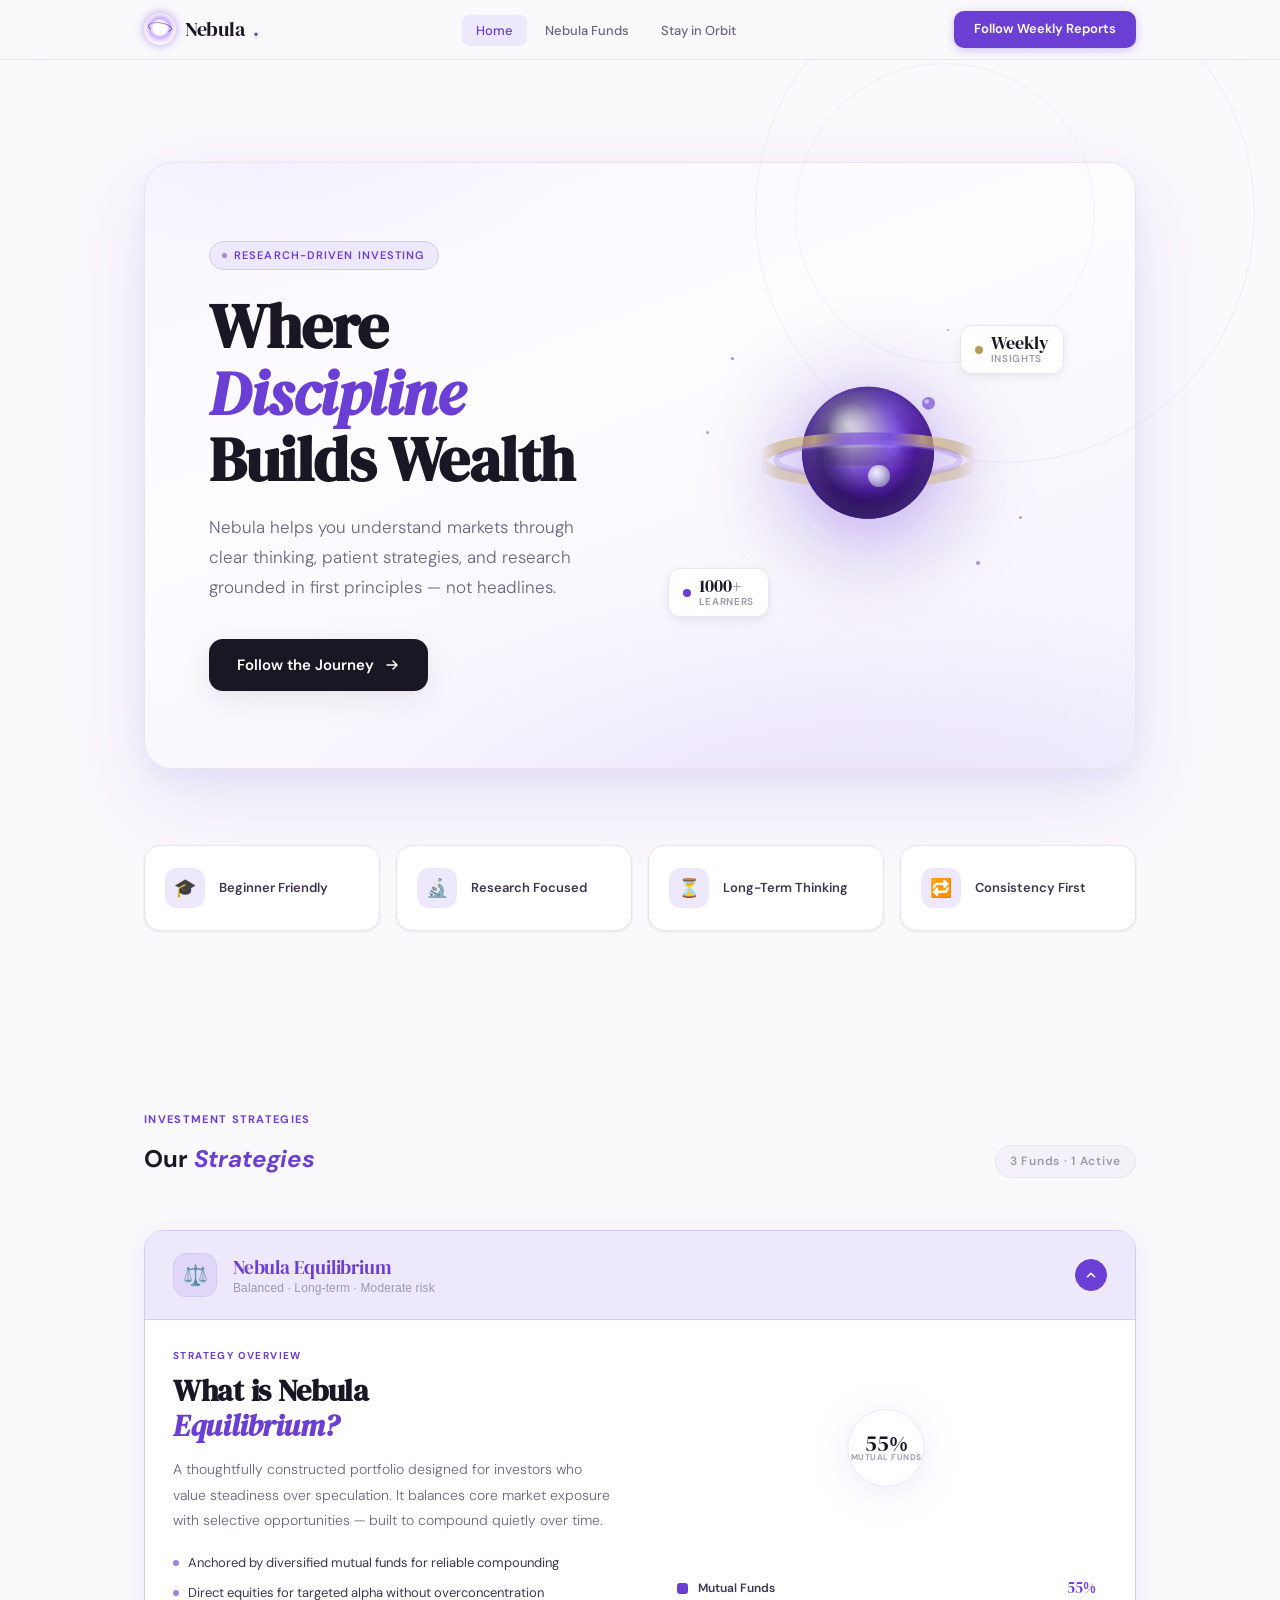
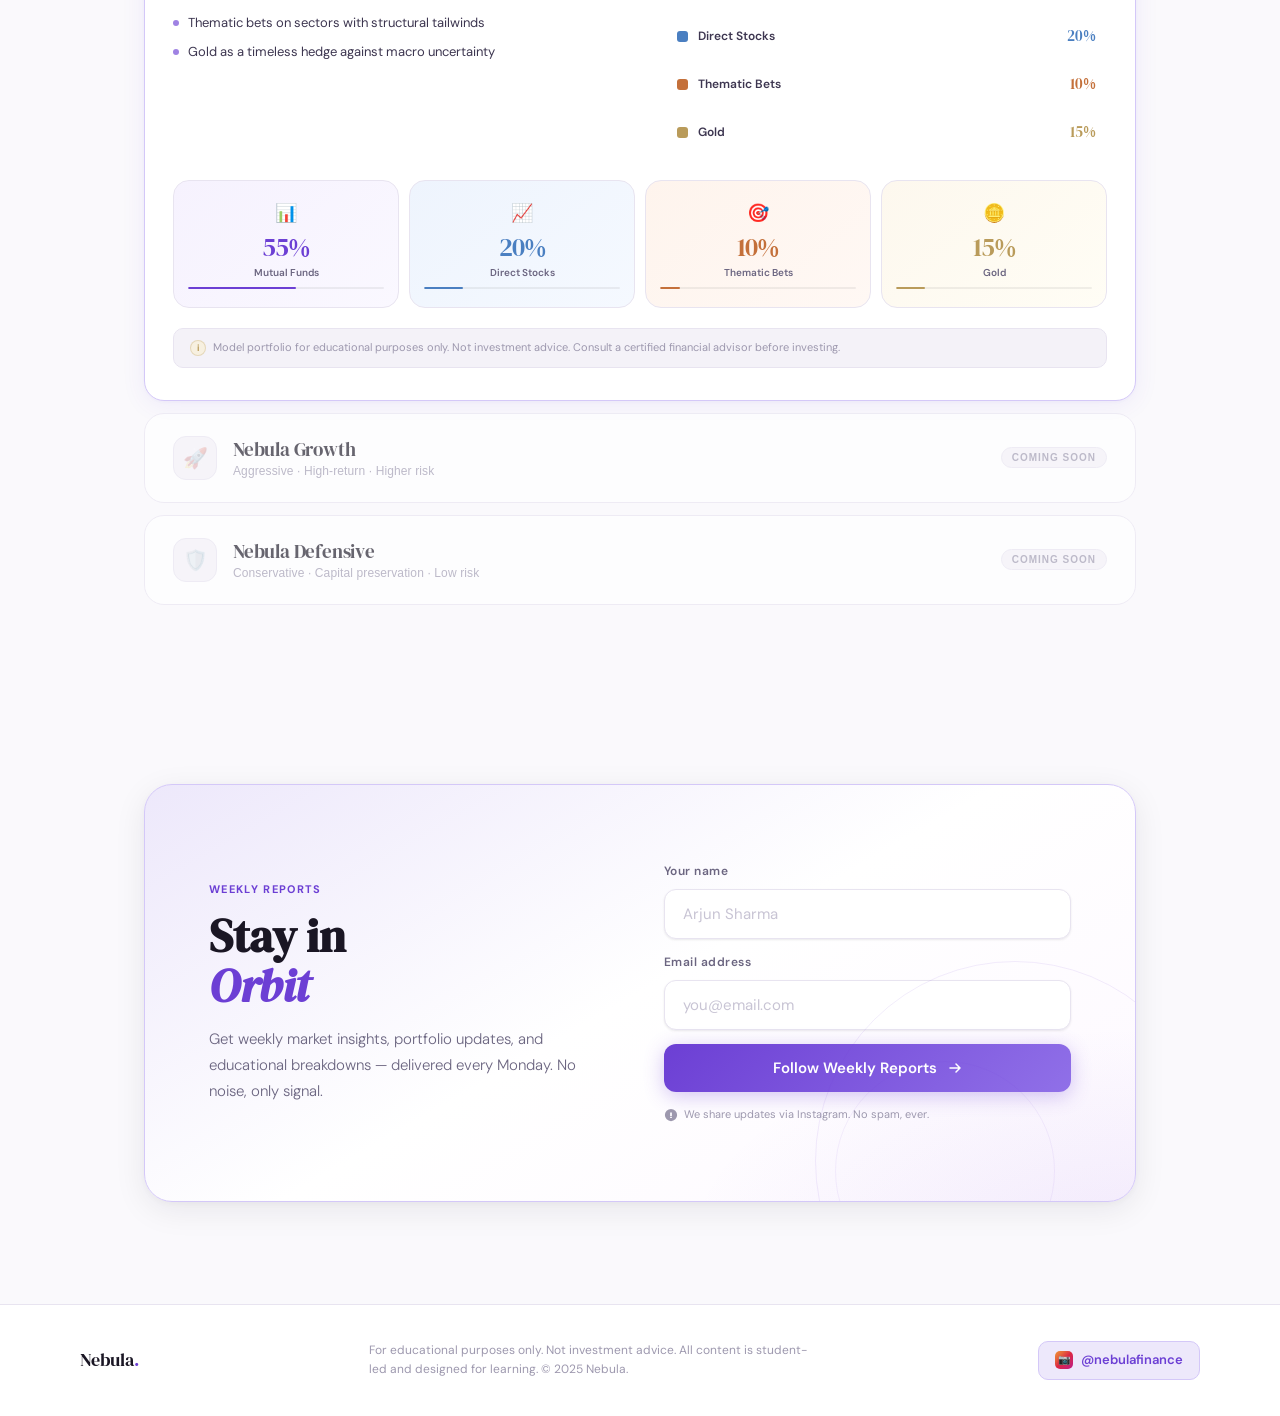
==== commit aad50182: "Update index.html" ====
--- a/index.html
+++ b/index.html
@@ -144,6 +144,7 @@
    PAGE LAYOUT
 ───────────────────────────────────────── */
 main { padding-top: 60px; }
+@media (max-width: 480px) { main { padding-top: 56px; } }
 
 /* ─────────────────────────────────────────
    HERO
@@ -590,7 +591,58 @@
   font-size: 9px; color: var(--gold); font-weight: 700;
 }
 
-/* ── Donut (used inside fund accordion) ── */
+/* ── Mobile hamburger ── */
+.nav-hamburger {
+  display: none;
+  flex-direction: column; justify-content: center; align-items: center;
+  gap: 5px;
+  width: 36px; height: 36px; border-radius: 9px;
+  background: var(--surface); border: 1px solid var(--border);
+  cursor: pointer; padding: 0; flex-shrink: 0;
+  transition: background .18s, border-color .18s;
+}
+.nav-hamburger:hover { background: var(--accent-lt); border-color: var(--accent-mid); }
+.nav-hamburger span {
+  display: block; width: 16px; height: 1.5px;
+  background: var(--ink-2); border-radius: 99px;
+  transition: transform .28s cubic-bezier(.22,1,.36,1), opacity .2s;
+}
+.nav-hamburger.is-open span:nth-child(1) { transform: translateY(6.5px) rotate(45deg); }
+.nav-hamburger.is-open span:nth-child(2) { opacity: 0; }
+.nav-hamburger.is-open span:nth-child(3) { transform: translateY(-6.5px) rotate(-45deg); }
+
+/* Mobile nav drawer */
+.mobile-nav {
+  position: fixed; top: 56px; left: 0; right: 0; z-index: 800;
+  background: rgba(250,249,252,.97);
+  backdrop-filter: blur(20px);
+  border-bottom: 1px solid var(--border);
+  max-height: 0; overflow: hidden;
+  transition: max-height .38s cubic-bezier(.22,1,.36,1);
+}
+.mobile-nav.is-open { max-height: 300px; }
+.mobile-nav-inner {
+  padding: 12px 16px 20px;
+  display: flex; flex-direction: column; gap: 4px;
+}
+.mobile-nav-inner a {
+  display: block; text-decoration: none;
+  font-size: 15px; font-weight: 600; color: var(--ink-2);
+  padding: 12px 14px; border-radius: 11px;
+  transition: background .18s, color .18s;
+}
+.mobile-nav-inner a:hover { background: var(--surface); color: var(--ink); }
+.mobile-nav-inner a.ig-link {
+  margin-top: 6px;
+  background: linear-gradient(135deg, var(--accent), var(--accent-2));
+  color: white; text-align: center;
+}
+.mobile-nav-inner a.ig-link:hover { opacity: .9; background: linear-gradient(135deg, var(--accent), var(--accent-2)); }
+
+@media (max-width: 768px) {
+  .nav-hamburger { display: flex; }
+  .nav-cta { display: none; }
+}
 .donut-wrap {
   display: flex; flex-direction: column; align-items: center; gap: 20px; width: 100%;
 }
@@ -644,7 +696,7 @@
    EMAIL CAPTURE
 ───────────────────────────────────────── */
 .orbit {
-  padding: clamp(48px,6vw,80px) var(--pad) clamp(72px,8vw,112px);
+  padding: clamp(40px,6vw,80px) var(--pad) clamp(60px,8vw,112px);
   max-width: var(--max); margin: 0 auto;
 }
 
@@ -781,16 +833,132 @@
   .hero-right { display: none; }
   .orbit-card { grid-template-columns: 1fr; }
   .trust-strip { grid-template-columns: 1fr 1fr; }
-}
+  .footer-inner { grid-template-columns: 1fr; gap: 24px; }
+  .footer-inner > *:last-child { align-self: flex-start; }
+}
+
 @media (min-width: 861px) and (max-width: 1020px) {
   .planet-scene { width: 280px; height: 260px; }
   .planet-scene .planet-svg-wrap svg { width: 190px; height: 175px; }
 }
-@media (max-width: 520px) {
-  .trust-strip { grid-template-columns: 1fr 1fr; gap: 10px; }
+
+/* ── Tablet ── */
+@media (max-width: 768px) {
+  /* Nav: hide links, keep logo + CTA */
   .nav-links { display: none; }
-  .hero-card { padding: 36px 24px; }
-  .hero-h1 { font-size: 32px; }
+  .nav-cta { font-size: 12px; padding: 7px 14px; }
+
+  /* Hero */
+  .hero { padding: clamp(24px,4vw,48px) 20px 0; }
+  .hero-card {
+    grid-template-columns: 1fr;
+    padding: 36px 24px;
+  }
+  .hero-h1 { font-size: clamp(30px, 7vw, 48px); letter-spacing: -1px; }
+  .hero-sub { font-size: 15px; margin-bottom: 28px; }
+  .hero-cta { font-size: 14px; padding: 12px 22px; }
+
+  /* Trust */
+  .trust-strip {
+    grid-template-columns: 1fr 1fr;
+    gap: 10px;
+    padding: 32px 20px;
+  }
+  .trust-pill { padding: 16px 14px; gap: 10px; }
+  .trust-pill-icon { width: 34px; height: 34px; font-size: 16px; }
+  .trust-pill-text { font-size: 12px; }
+
+  /* Strategies */
+  .strategies-section { padding: 60px 20px; }
+  .strategies-header { flex-direction: column; align-items: flex-start; gap: 10px; }
+  .fund-trigger { padding: 18px 16px; gap: 12px; }
+  .fund-trigger-icon { width: 38px; height: 38px; font-size: 18px; border-radius: 10px; }
+  .fund-trigger-name { font-size: 16px; }
+  .fund-trigger-sub { font-size: 11px; }
+  .fund-body-inner { padding: 0 16px 24px; }
+  .fund-content { grid-template-columns: 1fr; gap: 28px; }
+  .fund-alloc-grid { grid-template-columns: 1fr 1fr; gap: 10px; }
+  .fund-desc-title { font-size: 22px; }
+
+  /* Orbit/Email */
+  .orbit { padding: 40px 20px 60px; }
+  .orbit-card {
+    grid-template-columns: 1fr;
+    padding: 32px 24px;
+    gap: 28px;
+  }
+  .orbit-h2 { font-size: clamp(24px, 5vw, 36px); }
+
+  /* Footer */
+  footer { padding: 32px 20px; }
+  .footer-inner {
+    grid-template-columns: 1fr;
+    gap: 20px;
+  }
+  .footer-disc { max-width: 100%; }
+}
+
+/* ── Mobile ── */
+@media (max-width: 480px) {
+  :root { --pad: 16px; }
+
+  /* Nav */
+  nav { height: 56px; }
+  .nav-inner { padding: 0 16px; }
+  .nav-logo { font-size: 17px; }
+  .nav-logo-img { width: 26px; height: 26px; }
+  .nav-cta { font-size: 11px; padding: 6px 12px; border-radius: 8px; }
+
+  /* Hero */
+  .hero { padding: 16px 16px 0; }
+  .hero-card { padding: 28px 18px; border-radius: 20px; }
+  .hero-h1 { font-size: clamp(26px, 8vw, 36px); letter-spacing: -.5px; }
+  .hero-sub { font-size: 14px; }
+  .hero-cta { font-size: 13px; padding: 11px 20px; border-radius: 11px; width: 100%; justify-content: center; }
+  .tag { font-size: 10px; padding: 4px 10px; }
+
+  /* Trust */
+  .trust-strip { grid-template-columns: 1fr 1fr; gap: 8px; padding: 24px 16px; }
+  .trust-pill { padding: 14px 10px; gap: 8px; border-radius: 14px; }
+  .trust-pill-icon { width: 30px; height: 30px; font-size: 14px; border-radius: 9px; }
+  .trust-pill-text { font-size: 11px; }
+
+  /* Strategies */
+  .strategies-section { padding: 48px 16px; }
+  .fund-trigger { padding: 16px 14px; gap: 10px; }
+  .fund-trigger-icon { width: 34px; height: 34px; font-size: 16px; }
+  .fund-trigger-name { font-size: 15px; }
+  .fund-trigger-sub { font-size: 10px; display: none; }
+  .fund-arrow { width: 26px; height: 26px; }
+  .fund-body-inner { padding: 0 14px 20px; }
+  .fund-alloc-grid { grid-template-columns: 1fr 1fr; gap: 8px; }
+  .fund-alloc-card { padding: 14px 10px; border-radius: 14px; }
+  .fund-alloc-pct { font-size: 22px; }
+  .fund-alloc-label { font-size: 9px; }
+  .fund-desc-title { font-size: 20px; }
+  .fund-desc-text { font-size: 13px; }
+  .fund-bullets li { font-size: 12px; }
+  .donut-svg { width: 170px; height: 170px; }
+  .strategies-count { font-size: 11px; }
+  .fund-soon-badge { font-size: 9px; padding: 3px 8px; }
+
+  /* Orbit */
+  .orbit { padding: 32px 16px 48px; }
+  .orbit-card { padding: 24px 18px; border-radius: 22px; }
+  .orbit-h2 { font-size: clamp(22px, 7vw, 32px); }
+  .orbit-input { padding: 12px 14px; font-size: 14px; }
+  .orbit-btn { padding: 13px 20px; font-size: 14px; }
+
+  /* Footer */
+  footer { padding: 28px 16px; }
+  .footer-inner { gap: 18px; }
+  .footer-logo { font-size: 16px; }
+  .footer-disc { font-size: 11px; }
+  .footer-ig { font-size: 12px; padding: 7px 14px; }
+
+  /* Section headings */
+  .alloc-h2 { font-size: clamp(22px, 6vw, 32px); letter-spacing: -.5px; }
+  .section-label { font-size: 10px; }
 }
 </style>
 </head>
@@ -806,8 +974,21 @@
       <li><a href="#orbit" id="nl-orbit">Stay in Orbit</a></li>
     </ul>
     <a class="nav-cta" href="https://instagram.com/nebulafinance" target="_blank">Follow Weekly Reports</a>
+    <button class="nav-hamburger" id="hamburger" aria-label="Menu">
+      <span></span><span></span><span></span>
+    </button>
   </div>
 </nav>
+
+<!-- Mobile drawer -->
+<div class="mobile-nav" id="mobile-nav">
+  <div class="mobile-nav-inner">
+    <a href="#home"     onclick="closeMobileNav()">Home</a>
+    <a href="#strategy" onclick="closeMobileNav()">Nebula Funds</a>
+    <a href="#orbit"    onclick="closeMobileNav()">Stay in Orbit</a>
+    <a href="https://instagram.com/nebulafinance" target="_blank" class="ig-link" onclick="closeMobileNav()">Follow Weekly Reports →</a>
+  </div>
+</div>
 
 <main>
 
@@ -1201,7 +1382,27 @@
 </footer>
 
 <script>
-// ── Accordion ──────────────────────────────────
+// ── Hamburger menu ─────────────────────────────
+const hamburger = document.getElementById('hamburger');
+const mobileNav = document.getElementById('mobile-nav');
+
+hamburger.addEventListener('click', () => {
+  const open = mobileNav.classList.toggle('is-open');
+  hamburger.classList.toggle('is-open', open);
+  hamburger.setAttribute('aria-expanded', open);
+});
+
+function closeMobileNav() {
+  mobileNav.classList.remove('is-open');
+  hamburger.classList.remove('is-open');
+}
+
+// Close on outside click
+document.addEventListener('click', e => {
+  if (!hamburger.contains(e.target) && !mobileNav.contains(e.target)) {
+    closeMobileNav();
+  }
+});
 document.querySelectorAll('.fund-trigger:not([disabled])').forEach(btn => {
   btn.addEventListener('click', () => {
     const fundId = btn.dataset.fund;
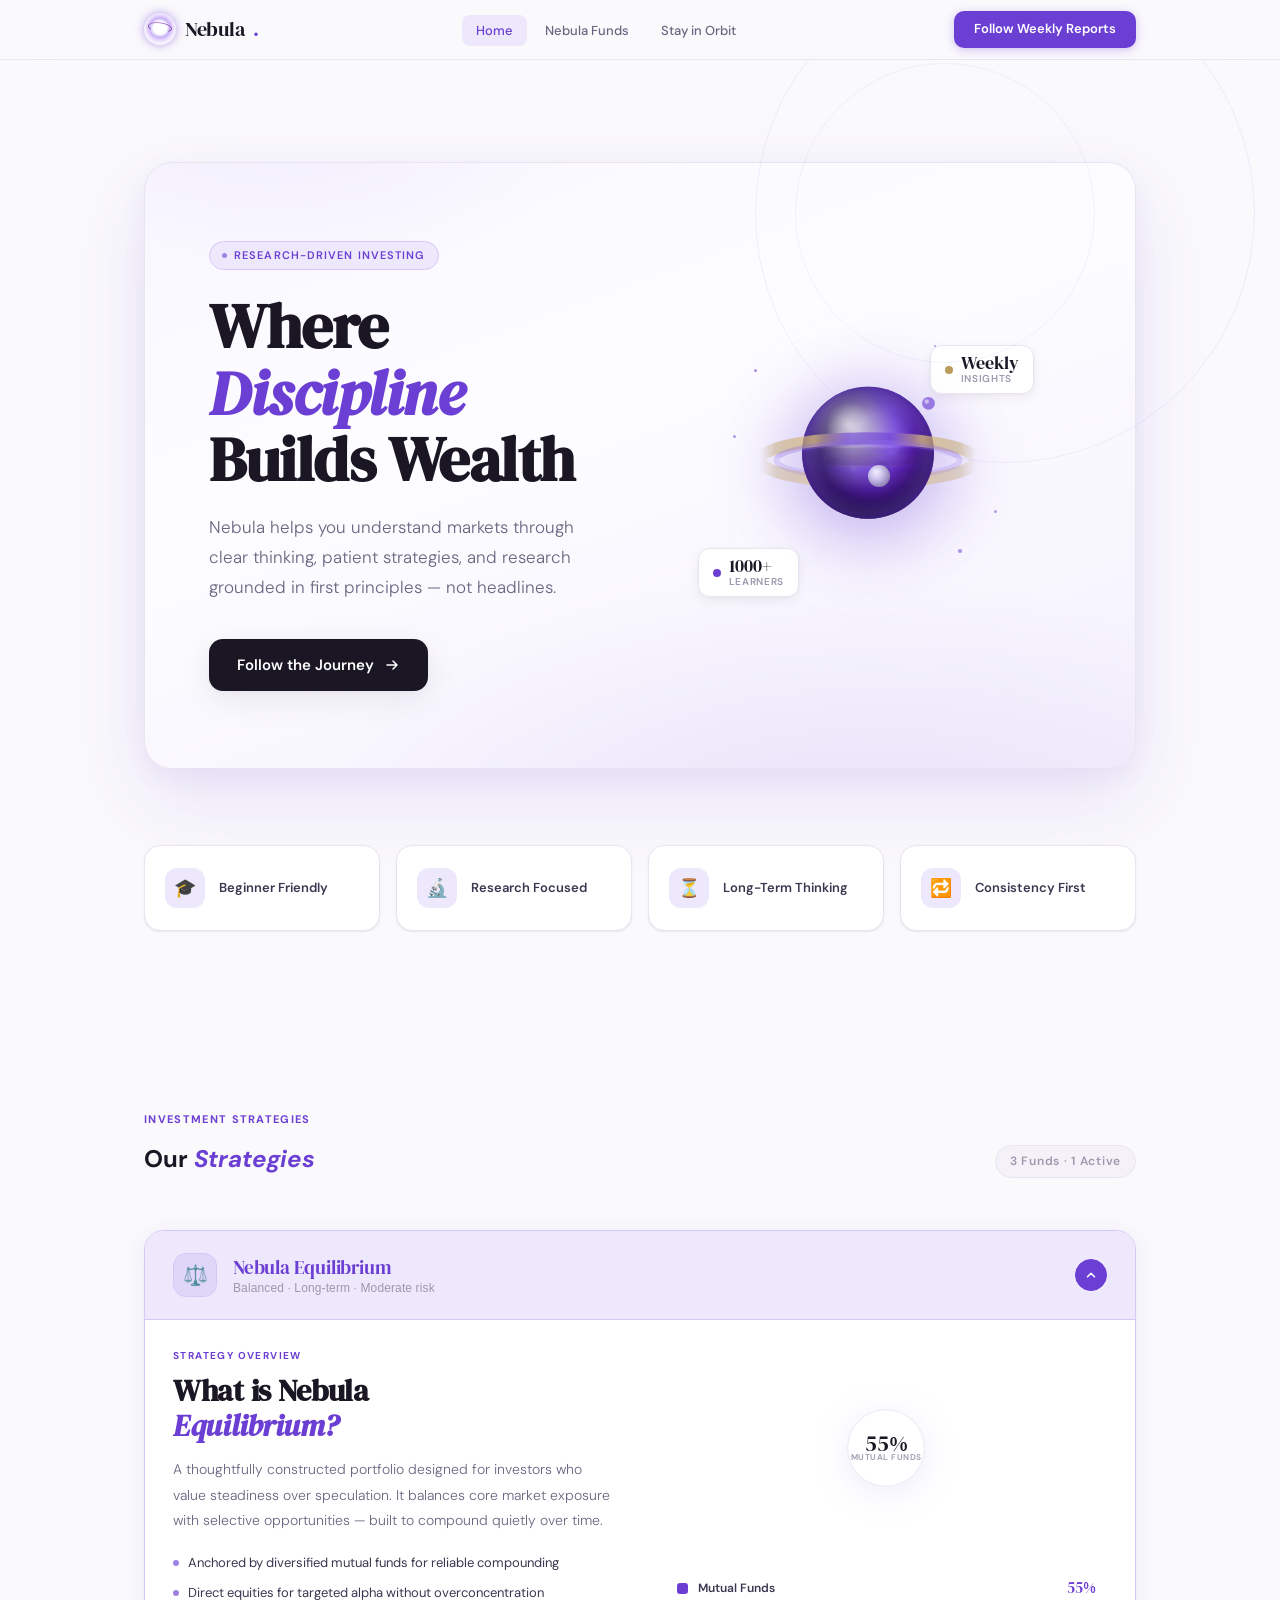
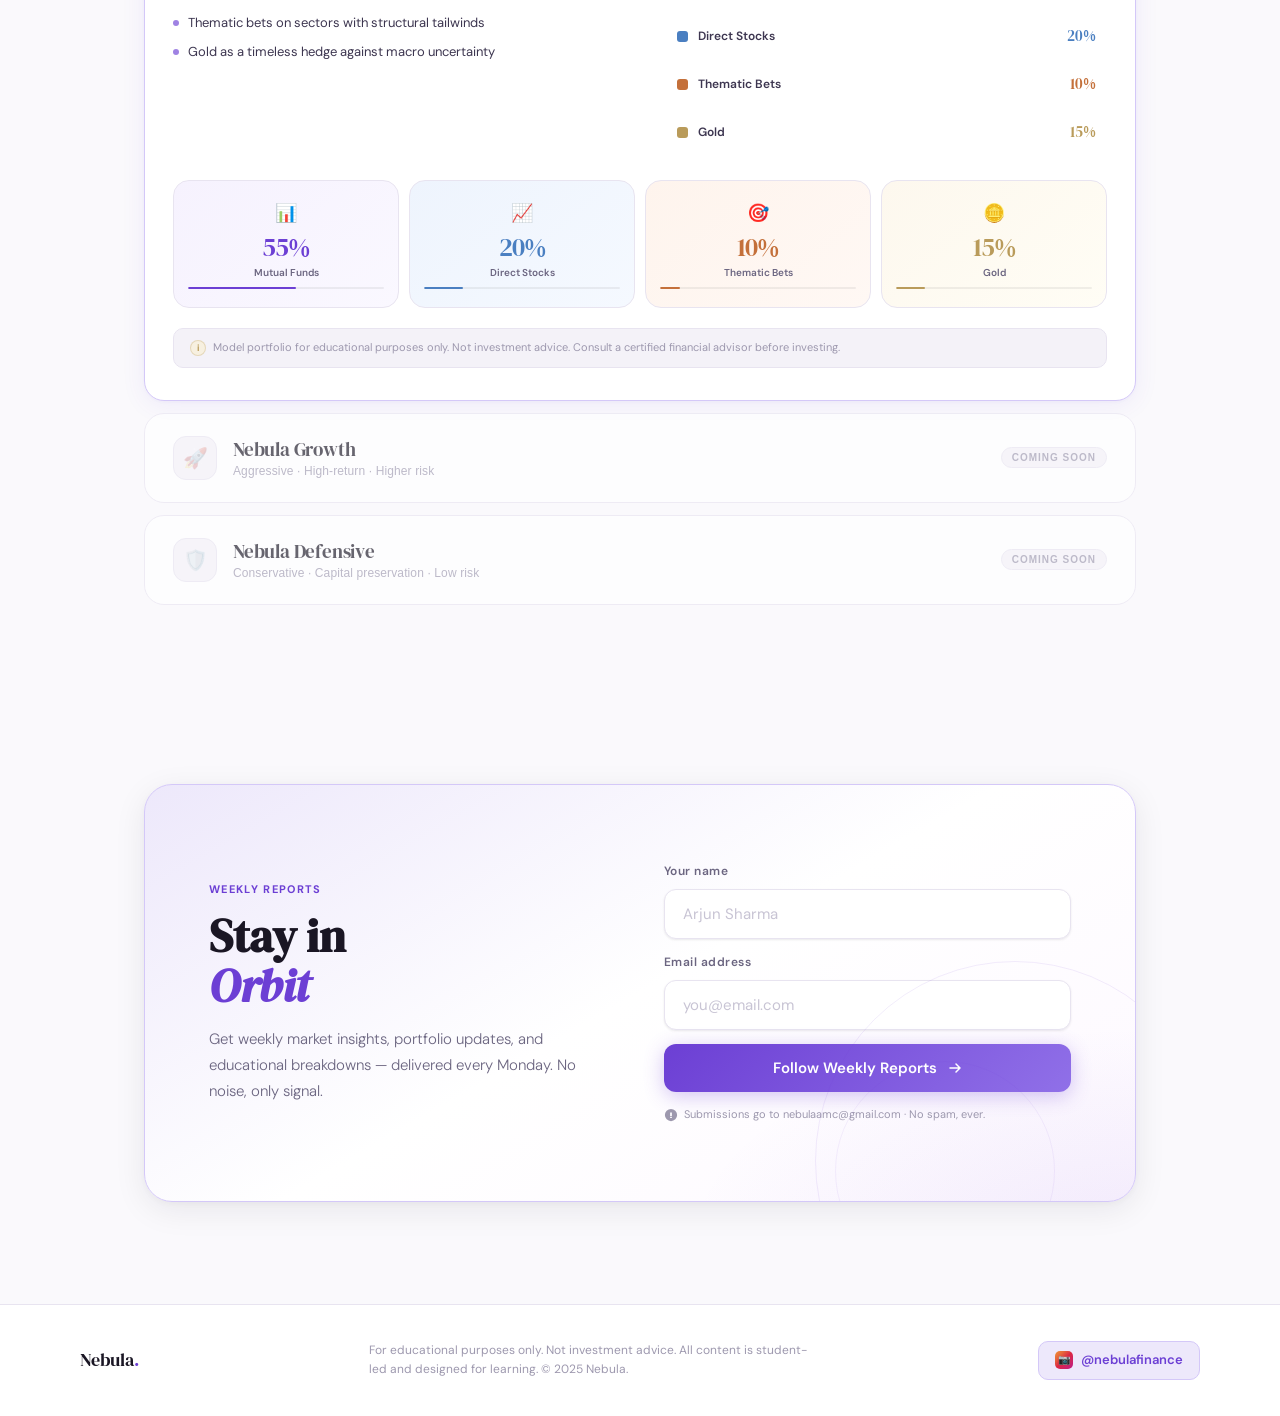
==== commit b61cd71f: "Update index.html" ====
--- a/index.html
+++ b/index.html
@@ -230,54 +230,55 @@
   animation: rise .8s .12s cubic-bezier(.22,1,.36,1) both;
   position: relative;
 }
-
-/* Planet float animation */
 @keyframes planet-float {
-  0%,100% { transform: translateY(0px) rotate(0deg); }
-  50%      { transform: translateY(-14px) rotate(1.5deg); }
-}
-@keyframes ring-drift {
-  0%,100% { transform: rotateX(72deg) rotate(0deg) scaleX(1); }
-  50%      { transform: rotateX(72deg) rotate(3deg) scaleX(1.02); }
+  0%,100% { transform: translateY(0px); }
+  50%      { transform: translateY(-12px); }
 }
 @keyframes moon-orbit {
-  from { transform: rotate(0deg) translateX(115px) rotate(0deg); }
-  to   { transform: rotate(360deg) translateX(115px) rotate(-360deg); }
+  from { transform: rotate(0deg) translateX(90px) rotate(0deg); }
+  to   { transform: rotate(360deg) translateX(90px) rotate(-360deg); }
 }
 @keyframes star-twinkle {
   0%,100% { opacity:.7; transform:scale(1); }
-  50%      { opacity:.2; transform:scale(.5); }
+  50%      { opacity:.15; transform:scale(.4); }
 }
 @keyframes nebula-drift {
-  0%,100% { opacity:.55; transform:scale(1) translate(0,0); }
-  50%      { opacity:.8;  transform:scale(1.08) translate(4px,-6px); }
+  0%,100% { opacity:.5; transform:translate(-50%,-50%) scale(1); }
+  50%      { opacity:.75; transform:translate(-50%,-50%) scale(1.06); }
 }
 
 .planet-scene {
   position: relative;
-  width: 360px; height: 340px;
+  width: 300px; height: 300px;
   display: flex; align-items: center; justify-content: center;
   overflow: visible;
+  /* Force GPU layer on mobile */
+  -webkit-transform: translateZ(0);
+  transform: translateZ(0);
 }
 
 /* Ambient nebula glow behind */
 .planet-scene::before {
   content: '';
-  position: absolute; width: 280px; height: 280px; border-radius: 50%;
+  position: absolute; width: 260px; height: 260px; border-radius: 50%;
   background: radial-gradient(circle,
-    rgba(108,63,212,.18) 0%,
-    rgba(144,112,232,.10) 40%,
-    rgba(185,155,90,.04) 70%,
-    transparent 100%);
-  top: 50%; left: 50%; transform: translate(-50%,-50%);
+    rgba(108,63,212,.22) 0%,
+    rgba(144,112,232,.12) 40%,
+    transparent 70%);
+  top: 50%; left: 50%;
+  transform: translate(-50%,-50%);
   animation: nebula-drift 8s ease-in-out infinite;
-  filter: blur(18px);
+  filter: blur(24px);
+  pointer-events: none;
 }
 
 .planet-svg-wrap {
-  animation: planet-float 7s ease-in-out infinite;
+  animation: planet-float 6s ease-in-out infinite;
   position: relative; z-index: 2;
-  filter: drop-shadow(0 24px 48px rgba(108,63,212,.22)) drop-shadow(0 8px 16px rgba(108,63,212,.12));
+  /* Use will-change for GPU compositing on mobile */
+  will-change: transform;
+  /* Simplified shadow — heavy drop-shadow kills mobile perf */
+  filter: drop-shadow(0 12px 32px rgba(108,63,212,.28));
 }
 
 /* Moon */
@@ -829,8 +830,18 @@
    RESPONSIVE
 ───────────────────────────────────────── */
 @media (max-width: 860px) {
-  .hero-card { grid-template-columns: 1fr; }
-  .hero-right { display: none; }
+  /* Show planet below hero text on tablet/mobile */
+  .hero-card {
+    grid-template-columns: 1fr;
+  }
+  .hero-right {
+    display: flex;
+    justify-content: center;
+    padding-bottom: 8px;
+  }
+  .planet-scene {
+    width: 240px; height: 240px;
+  }
   .orbit-card { grid-template-columns: 1fr; }
   .trust-strip { grid-template-columns: 1fr 1fr; }
   .footer-inner { grid-template-columns: 1fr; gap: 24px; }
@@ -847,6 +858,16 @@
   /* Nav: hide links, keep logo + CTA */
   .nav-links { display: none; }
   .nav-cta { font-size: 12px; padding: 7px 14px; }
+
+  /* Planet on tablet */
+  .planet-scene { width: 220px; height: 220px; }
+  .planet-scene .planet-svg-wrap svg { width: 180px; height: 165px; }
+  .planet-moon { width: 16px; height: 16px; }
+  .planet-badge { padding: 6px 10px; }
+  .planet-badge-val { font-size: 15px; }
+  .planet-badge-label { font-size: 9px; }
+  .pb-1 { bottom: 10px; left: -10px; }
+  .pb-2 { top: 20px; right: -8px; }
 
   /* Hero */
   .hero { padding: clamp(24px,4vw,48px) 20px 0; }
@@ -959,6 +980,13 @@
   /* Section headings */
   .alloc-h2 { font-size: clamp(22px, 6vw, 32px); letter-spacing: -.5px; }
   .section-label { font-size: 10px; }
+
+  /* Planet on small mobile */
+  .planet-scene { width: 180px; height: 180px; }
+  .planet-scene .planet-svg-wrap svg { width: 150px; height: 138px; }
+  .planet-moon { width: 13px; height: 13px; }
+  .planet-badge { display: none; }
+  .pstar { display: none; }
 }
 </style>
 </head>
@@ -1000,7 +1028,7 @@
         <div class="hero-tag tag">Research-Driven Investing</div>
         <h1 class="hero-h1">Where <em>Discipline</em><br>Builds Wealth</h1>
         <p class="hero-sub">Nebula helps you understand markets through clear thinking, patient strategies, and research grounded in first principles — not headlines.</p>
-        <a class="hero-cta" href="https://instagram.com/nebulafinance" target="_blank" rel="noopener noreferrer">
+        <a class="hero-cta" href="https://t.me/nebulawealthmanagement" target="_blank" rel="noopener noreferrer">
           Follow the Journey
           <svg viewBox="0 0 16 16" fill="none" xmlns="http://www.w3.org/2000/svg"><path d="M3 8h10M9 4l4 4-4 4" stroke="currentColor" stroke-width="1.5" stroke-linecap="round" stroke-linejoin="round"/></svg>
         </a>
@@ -1357,11 +1385,11 @@
           <label class="orbit-label">Email address</label>
           <input class="orbit-input" type="email" placeholder="you@email.com" autocomplete="email"/>
         </div>
-        <button class="orbit-btn" onclick="window.open('https://instagram.com/nebulafinance','_blank')">
+        <button class="orbit-btn" id="orbit-submit" type="button">
           Follow Weekly Reports
           <svg viewBox="0 0 16 16" fill="none" xmlns="http://www.w3.org/2000/svg"><path d="M3 8h10M9 4l4 4-4 4" stroke="currentColor" stroke-width="1.5" stroke-linecap="round" stroke-linejoin="round"/></svg>
         </button>
-        <p class="orbit-note">We share updates via Instagram. No spam, ever.</p>
+        <p class="orbit-note">Submissions go to nebulaamc@gmail.com · No spam, ever.</p>
       </div>
     </div>
   </div>
@@ -1382,6 +1410,42 @@
 </footer>
 
 <script>
+// ── Email form submission ──────────────────────
+const orbitSubmit = document.getElementById('orbit-submit');
+const nameInput   = document.querySelector('.orbit-input[type="text"]');
+const emailInput  = document.querySelector('.orbit-input[type="email"]');
+
+if (orbitSubmit) {
+  orbitSubmit.addEventListener('click', () => {
+    const name  = nameInput  ? nameInput.value.trim()  : '';
+    const email = emailInput ? emailInput.value.trim() : '';
+
+    // Basic validation
+    if (!email || !email.includes('@')) {
+      emailInput.style.borderColor = '#e05252';
+      emailInput.focus();
+      setTimeout(() => emailInput.style.borderColor = '', 2000);
+      return;
+    }
+
+    // Build mailto link → opens default email client pre-filled
+    const subject = encodeURIComponent('Nebula Weekly Reports — New Subscriber');
+    const body = encodeURIComponent(
+      `Hi Nebula team,\n\nI'd like to subscribe to the weekly reports.\n\nName: ${name || 'Not provided'}\nEmail: ${email}\n\nLooking forward to the insights!\n\n— ${name || email}`
+    );
+    const mailtoLink = `mailto:nebulaamc@gmail.com?subject=${subject}&body=${body}`;
+    window.open(mailtoLink, '_blank');
+
+    // Success state on button
+    orbitSubmit.textContent = '✓ Opening your email app…';
+    orbitSubmit.style.background = 'linear-gradient(135deg, #3d9a5c, #52c278)';
+    setTimeout(() => {
+      orbitSubmit.innerHTML = 'Follow Weekly Reports <svg viewBox="0 0 16 16" fill="none" xmlns="http://www.w3.org/2000/svg" style="width:16px;height:16px"><path d="M3 8h10M9 4l4 4-4 4" stroke="currentColor" stroke-width="1.5" stroke-linecap="round" stroke-linejoin="round"/></svg>';
+      orbitSubmit.style.background = '';
+    }, 3500);
+  });
+}
+
 // ── Hamburger menu ─────────────────────────────
 const hamburger = document.getElementById('hamburger');
 const mobileNav = document.getElementById('mobile-nav');
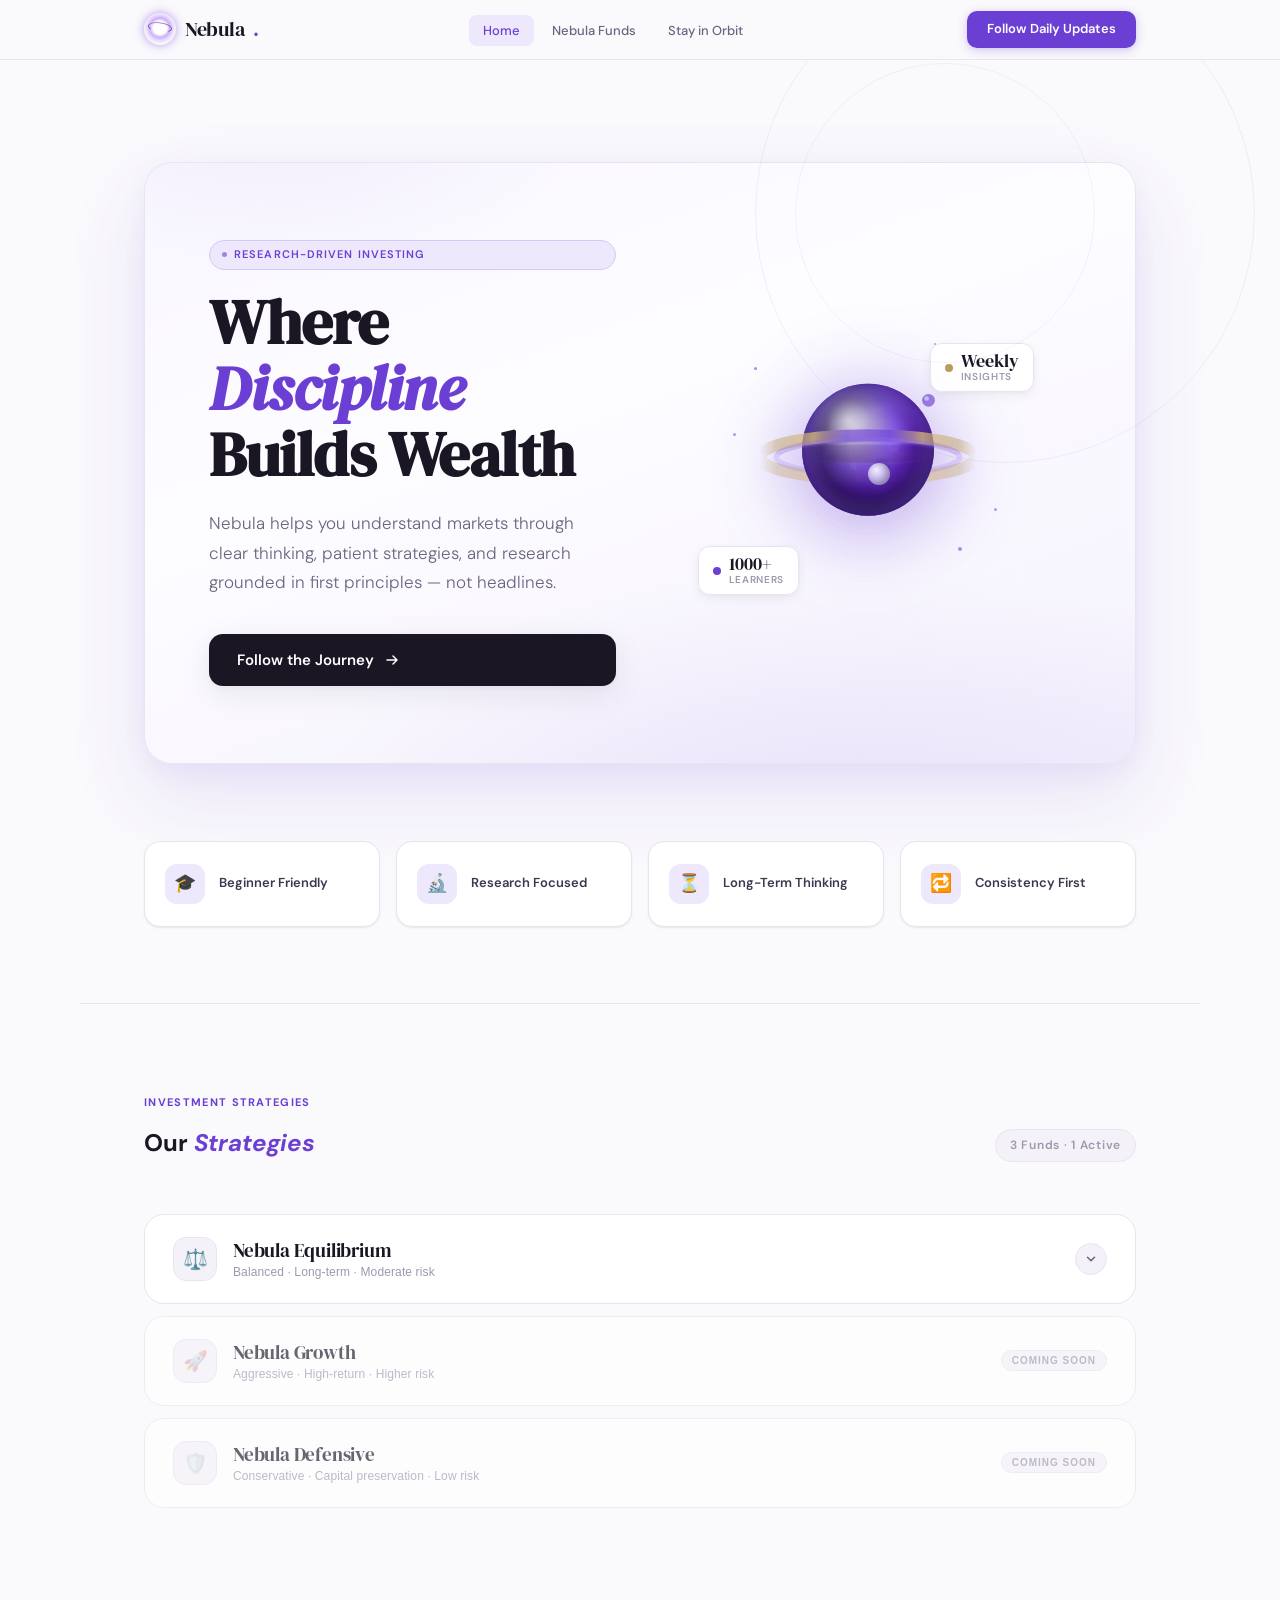
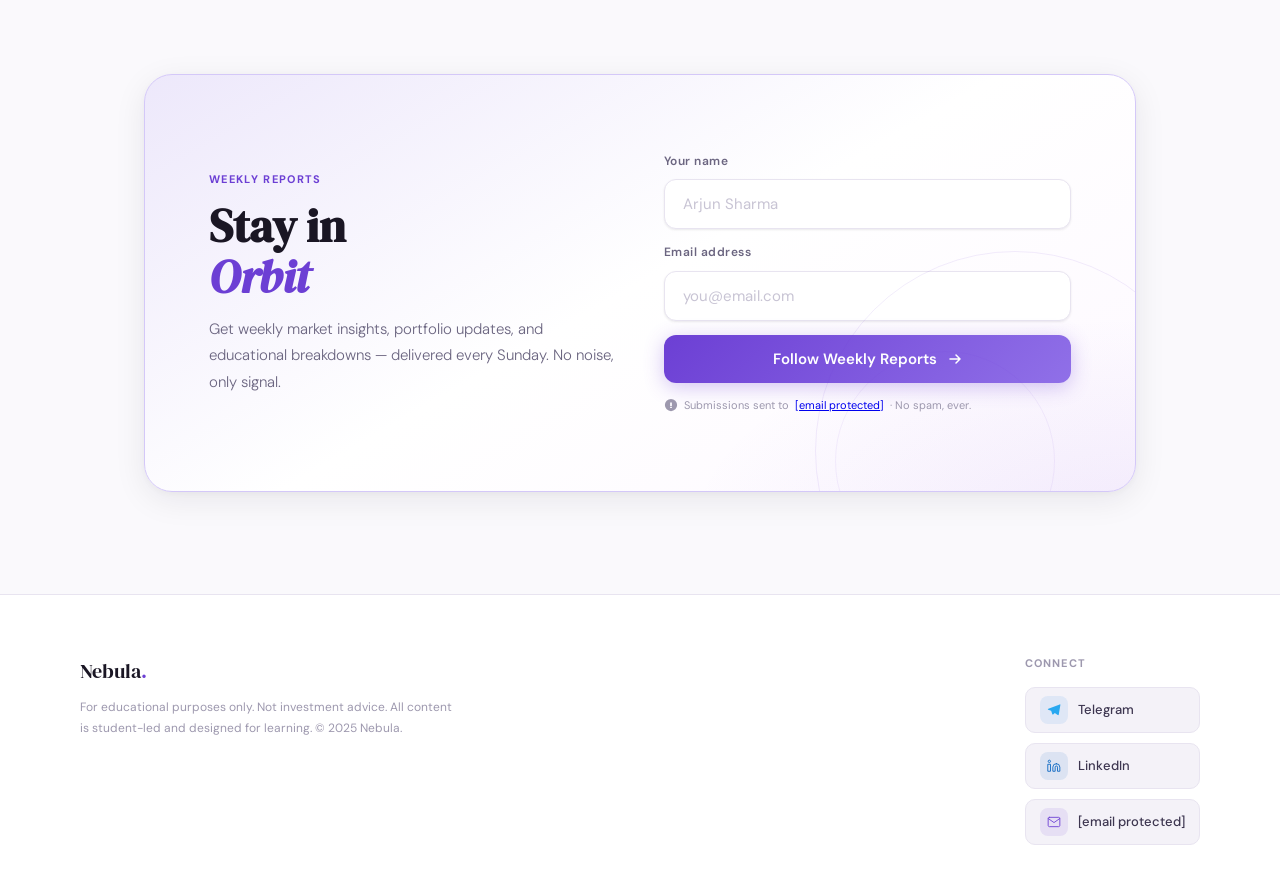
==== commit 866c744b: "Update index.html" ====
--- a/index.html
+++ b/index.html
@@ -189,8 +189,8 @@
   pointer-events: none;
 }
 
-.hero-left { animation: rise .8s cubic-bezier(.22,1,.36,1) both; }
-.hero-tag { margin-bottom: 24px; }
+.hero-left { animation: rise .8s cubic-bezier(.22,1,.36,1) both; display: flex; flex-direction: column; }
+.hero-tag { margin-bottom: 20px; }
 
 .hero-h1 {
   font-family: var(--serif);
@@ -375,8 +375,9 @@
    OUR STRATEGIES ACCORDION
 ───────────────────────────────────────── */
 .strategies-section {
-  padding: clamp(80px,8vw,120px) var(--pad);
+  padding: clamp(72px,7vw,108px) var(--pad);
   max-width: var(--max); margin: 0 auto;
+  border-top: 1px solid var(--border);
 }
 
 .strategies-header {
@@ -681,17 +682,7 @@
 .legend-row-name { font-size: 12px; font-weight: 600; color: var(--ink-2); flex: 1; }
 .legend-row-pct  { font-family: var(--serif); font-size: 15px; color: var(--ink); }
 
-@media (max-width: 720px) {
-  .fund-content { grid-template-columns: 1fr; }
-  .fund-alloc-grid { grid-template-columns: 1fr 1fr; }
-  .fund-trigger { padding: 18px 20px; }
-  .fund-body-inner { padding: 0 20px 24px; }
-  .fund-trigger-name { font-size: 17px; }
-}
-@media (max-width: 480px) {
-  .fund-alloc-grid { grid-template-columns: 1fr 1fr; gap: 8px; }
-  .strategies-header { flex-direction: column; align-items: flex-start; }
-}
+/* (stale blocks removed) */
 
 /* ─────────────────────────────────────────
    EMAIL CAPTURE
@@ -780,36 +771,104 @@
 }
 
 /* ─────────────────────────────────────────
-   FOOTER
+   FOOTER — ENHANCED
 ───────────────────────────────────────── */
 footer {
   border-top: 1px solid var(--border);
-  padding: 36px var(--pad);
+  padding: clamp(40px,5vw,60px) var(--pad) 32px;
   background: var(--white);
 }
 .footer-inner {
   max-width: var(--max); margin: 0 auto;
-  display: flex; align-items: center; justify-content: space-between; flex-wrap: wrap; gap: 16px;
-}
-.footer-logo { font-family: var(--serif); font-size: 18px; color: var(--ink); }
+  display: grid; grid-template-columns: 1fr auto;
+  gap: 40px; align-items: start;
+}
+.footer-brand {}
+.footer-logo { font-family: var(--serif); font-size: 20px; color: var(--ink); margin-bottom: 10px; }
 .footer-logo span { color: var(--accent); }
-.footer-disc { font-size: 12px; color: var(--ink-4); max-width: 440px; line-height: 1.6; }
-.footer-ig {
-  display: flex; align-items: center; gap: 8px;
-  font-size: 13px; font-weight: 600; color: var(--accent);
-  text-decoration: none; padding: 8px 16px; border-radius: 10px;
-  border: 1.5px solid var(--accent-mid); background: var(--accent-lt);
-  transition: background .2s, border-color .2s, transform .2s;
-}
-.footer-ig:hover {
-  background: var(--accent); color: var(--white); border-color: var(--accent);
-  transform: translateY(-1px);
-}
-.ig-icon {
-  width: 18px; height: 18px; border-radius: 5px;
-  background: linear-gradient(135deg, #f09433,#e6683c 25%,#dc2743 50%,#cc2366 75%,#bc1888);
-  display: flex; align-items: center; justify-content: center; font-size: 10px;
+.footer-disc { font-size: 12px; color: var(--ink-4); max-width: 380px; line-height: 1.7; }
+.footer-links-group {}
+.footer-links-title {
+  font-size: 11px; font-weight: 700; letter-spacing: .1em; text-transform: uppercase;
+  color: var(--ink-4); margin-bottom: 14px;
+}
+.footer-links-list { display: flex; flex-direction: column; gap: 10px; }
+.footer-link {
+  display: inline-flex; align-items: center; gap: 10px;
+  font-size: 13px; font-weight: 500; color: var(--ink-2);
+  text-decoration: none; padding: 8px 14px; border-radius: 10px;
+  border: 1px solid var(--border); background: var(--surface);
+  transition: background .18s, border-color .18s, color .18s, transform .18s;
+  white-space: nowrap;
+}
+.footer-link:hover {
+  border-color: var(--accent-mid); background: var(--accent-lt);
+  color: var(--accent); transform: translateX(2px);
+}
+.footer-link-icon {
+  width: 28px; height: 28px; border-radius: 8px;
+  display: flex; align-items: center; justify-content: center;
+  flex-shrink: 0; font-size: 14px;
+}
+.footer-link-icon svg { width: 14px; height: 14px; }
+.footer-link-icon--tg { background: rgba(40,140,240,.1); color: #28a8f0; }
+.footer-link-icon--li { background: rgba(10,102,194,.1); color: #0a66c2; }
+.footer-link-icon--em { background: rgba(108,63,212,.1); color: var(--accent); }
+
+/* ─────────────────────────────────────────
+   REPORTS TOGGLE (inside fund)
+───────────────────────────────────────── */
+.reports-section { margin-top: 20px; }
+.reports-toggle {
+  display: flex; align-items: center; justify-content: space-between;
+  width: 100%; background: var(--surface);
+  border: 1px solid var(--border); border-radius: 12px;
+  padding: 10px 16px; cursor: pointer;
+  transition: background .18s, border-color .18s;
+}
+.reports-toggle:hover { background: var(--accent-lt); border-color: var(--accent-mid); }
+.reports-toggle-label {
+  display: flex; align-items: center; gap: 7px;
+  font-size: 13px; font-weight: 600; color: var(--ink-2);
+}
+.reports-toggle-label svg { color: var(--accent); }
+.reports-arrow {
+  color: var(--ink-4);
+  transition: transform .3s cubic-bezier(.22,1,.36,1);
+}
+.reports-section.is-open .reports-arrow { transform: rotate(180deg); }
+.reports-section.is-open .reports-toggle { background: var(--accent-lt); border-color: var(--accent-mid); }
+
+.reports-body {
+  max-height: 0; overflow: hidden;
+  transition: max-height .4s cubic-bezier(.22,1,.36,1);
+}
+.reports-section.is-open .reports-body { max-height: 400px; }
+.reports-inner {
+  padding: 12px 4px 4px;
+  display: flex; flex-direction: column; gap: 8px;
+}
+.report-row {
+  display: flex; align-items: center; justify-content: space-between;
+  background: var(--white); border: 1px solid var(--border);
+  border-radius: 10px; padding: 12px 16px;
+  gap: 12px;
+}
+.report-row-left { display: flex; flex-direction: column; gap: 3px; }
+.report-week { font-size: 13px; font-weight: 600; color: var(--ink-2); }
+.report-date { font-size: 11px; color: var(--ink-4); }
+.report-return {
+  font-family: var(--serif); font-size: 20px; font-weight: 700;
   flex-shrink: 0;
+}
+.report-return.positive { color: #2d9a5c; }
+.report-return.negative { color: #c0392b; }
+
+/* ─────────────────────────────────────────
+   HERO PLANET ON MOBILE (between text + CTA)
+───────────────────────────────────────── */
+.hero-planet-mobile {
+  display: none; /* hidden on desktop — planet shows in hero-right */
 }
 
 /* ─────────────────────────────────────────
@@ -829,164 +888,154 @@
 /* ─────────────────────────────────────────
    RESPONSIVE
 ───────────────────────────────────────── */
+
+/* ── Large desktop+tablet breakpoint ── */
 @media (max-width: 860px) {
-  /* Show planet below hero text on tablet/mobile */
+  /* Hero: stack as single flex column so we can order children */
   .hero-card {
-    grid-template-columns: 1fr;
+    display: flex;
+    flex-direction: column;
   }
-  .hero-right {
-    display: flex;
-    justify-content: center;
-    padding-bottom: 8px;
+  /* Make hero-left transparent to layout — its children join the flex flow */
+  .hero-left {
+    display: contents;
   }
-  .planet-scene {
-    width: 240px; height: 240px;
-  }
+  /* Assign explicit order to every direct + indirect child of hero-card */
+  .hero-tag   { order: 1; margin-bottom: 16px; }
+  .hero-h1    { order: 2; }
+  .hero-sub   { order: 3; margin-bottom: 0; }
+  /* Planet slot — sits between sub and CTA */
+  .hero-right { order: 4; display: flex; justify-content: center; padding: 20px 0 8px; }
+  .hero-cta   { order: 5; align-self: flex-start; }
+  /* Remove the empty mobile slot div */
+  .hero-planet-mobile { display: none; }
+
+  .planet-scene { width: 220px; height: 220px; }
   .orbit-card { grid-template-columns: 1fr; }
   .trust-strip { grid-template-columns: 1fr 1fr; }
-  .footer-inner { grid-template-columns: 1fr; gap: 24px; }
-  .footer-inner > *:last-child { align-self: flex-start; }
+  .footer-inner { grid-template-columns: 1fr; gap: 28px; }
 }
 
 @media (min-width: 861px) and (max-width: 1020px) {
-  .planet-scene { width: 280px; height: 260px; }
-  .planet-scene .planet-svg-wrap svg { width: 190px; height: 175px; }
+  .planet-scene { width: 260px; height: 260px; }
+  .planet-scene .planet-svg-wrap svg { width: 200px; height: 184px; }
 }
 
 /* ── Tablet ── */
 @media (max-width: 768px) {
-  /* Nav: hide links, keep logo + CTA */
   .nav-links { display: none; }
   .nav-cta { font-size: 12px; padding: 7px 14px; }
 
-  /* Planet on tablet */
-  .planet-scene { width: 220px; height: 220px; }
-  .planet-scene .planet-svg-wrap svg { width: 180px; height: 165px; }
-  .planet-moon { width: 16px; height: 16px; }
-  .planet-badge { padding: 6px 10px; }
-  .planet-badge-val { font-size: 15px; }
+  .hero { padding: clamp(20px,4vw,40px) 20px 0; }
+  .hero-card { padding: 32px 22px; gap: 12px; }
+  .hero-h1 { font-size: clamp(30px,7vw,48px); letter-spacing: -1px; }
+  .hero-sub { font-size: 15px; }
+  .hero-cta { font-size: 14px; padding: 12px 22px; width: 100%; justify-content: center; }
+
+  /* Planet tablet */
+  .planet-scene { width: 190px; height: 190px; }
+  .planet-scene .planet-svg-wrap svg { width: 158px; height: 144px; }
+  .planet-moon { width: 14px; height: 14px; }
+  .pb-1 { bottom: 6px; left: -6px; }
+  .pb-2 { top: 12px; right: -4px; }
+  .planet-badge { padding: 5px 9px; }
+  .planet-badge-val { font-size: 13px; }
   .planet-badge-label { font-size: 9px; }
-  .pb-1 { bottom: 10px; left: -10px; }
-  .pb-2 { top: 20px; right: -8px; }
-
-  /* Hero */
-  .hero { padding: clamp(24px,4vw,48px) 20px 0; }
-  .hero-card {
-    grid-template-columns: 1fr;
-    padding: 36px 24px;
-  }
-  .hero-h1 { font-size: clamp(30px, 7vw, 48px); letter-spacing: -1px; }
-  .hero-sub { font-size: 15px; margin-bottom: 28px; }
-  .hero-cta { font-size: 14px; padding: 12px 22px; }
-
-  /* Trust */
-  .trust-strip {
-    grid-template-columns: 1fr 1fr;
-    gap: 10px;
-    padding: 32px 20px;
-  }
-  .trust-pill { padding: 16px 14px; gap: 10px; }
-  .trust-pill-icon { width: 34px; height: 34px; font-size: 16px; }
+
+  .trust-strip { gap: 10px; padding: 28px 20px; }
+  .trust-pill { padding: 14px 12px; gap: 9px; }
+  .trust-pill-icon { width: 32px; height: 32px; font-size: 15px; }
   .trust-pill-text { font-size: 12px; }
 
-  /* Strategies */
-  .strategies-section { padding: 60px 20px; }
-  .strategies-header { flex-direction: column; align-items: flex-start; gap: 10px; }
-  .fund-trigger { padding: 18px 16px; gap: 12px; }
-  .fund-trigger-icon { width: 38px; height: 38px; font-size: 18px; border-radius: 10px; }
+  .strategies-section { padding: 56px 20px; }
+  .strategies-header { flex-direction: column; align-items: flex-start; gap: 8px; }
+  .fund-trigger { padding: 17px 16px; gap: 12px; }
   .fund-trigger-name { font-size: 16px; }
-  .fund-trigger-sub { font-size: 11px; }
   .fund-body-inner { padding: 0 16px 24px; }
-  .fund-content { grid-template-columns: 1fr; gap: 28px; }
-  .fund-alloc-grid { grid-template-columns: 1fr 1fr; gap: 10px; }
+  .fund-content { grid-template-columns: 1fr; gap: 24px; }
   .fund-desc-title { font-size: 22px; }
 
-  /* Orbit/Email */
+  /* Donut tablet: side by side */
+  .donut-wrap { flex-direction: row; align-items: center; gap: 20px; }
+  .donut-svg { width: 150px; height: 150px; flex-shrink: 0; }
+
   .orbit { padding: 40px 20px 60px; }
-  .orbit-card {
-    grid-template-columns: 1fr;
-    padding: 32px 24px;
-    gap: 28px;
-  }
-  .orbit-h2 { font-size: clamp(24px, 5vw, 36px); }
-
-  /* Footer */
-  footer { padding: 32px 20px; }
-  .footer-inner {
-    grid-template-columns: 1fr;
-    gap: 20px;
-  }
+  .orbit-card { padding: 30px 22px; gap: 24px; }
+  .orbit-h2 { font-size: clamp(24px,5vw,36px); }
+
+  footer { padding: 40px 20px 28px; }
+  .footer-inner { gap: 24px; }
   .footer-disc { max-width: 100%; }
+  .footer-links-list { flex-direction: row; flex-wrap: wrap; gap: 8px; }
 }
 
 /* ── Mobile ── */
 @media (max-width: 480px) {
   :root { --pad: 16px; }
 
-  /* Nav */
   nav { height: 56px; }
   .nav-inner { padding: 0 16px; }
   .nav-logo { font-size: 17px; }
   .nav-logo-img { width: 26px; height: 26px; }
   .nav-cta { font-size: 11px; padding: 6px 12px; border-radius: 8px; }
 
-  /* Hero */
-  .hero { padding: 16px 16px 0; }
-  .hero-card { padding: 28px 18px; border-radius: 20px; }
-  .hero-h1 { font-size: clamp(26px, 8vw, 36px); letter-spacing: -.5px; }
+  .hero { padding: 14px 16px 0; }
+  .hero-card { padding: 24px 16px; border-radius: 20px; gap: 10px; }
+  .hero-h1 { font-size: clamp(26px,8vw,36px); letter-spacing: -.5px; margin-bottom: 10px; }
   .hero-sub { font-size: 14px; }
-  .hero-cta { font-size: 13px; padding: 11px 20px; border-radius: 11px; width: 100%; justify-content: center; }
+  .hero-cta { font-size: 13px; padding: 12px 18px; border-radius: 11px; width: 100%; margin-top: 2px; }
   .tag { font-size: 10px; padding: 4px 10px; }
 
-  /* Trust */
-  .trust-strip { grid-template-columns: 1fr 1fr; gap: 8px; padding: 24px 16px; }
-  .trust-pill { padding: 14px 10px; gap: 8px; border-radius: 14px; }
-  .trust-pill-icon { width: 30px; height: 30px; font-size: 14px; border-radius: 9px; }
+  /* Planet mobile */
+  .hero-right { padding: 14px 0 2px; }
+  .planet-scene { width: 154px; height: 154px; }
+  .planet-scene .planet-svg-wrap svg { width: 126px; height: 116px; }
+  .planet-moon { width: 11px; height: 11px; }
+  .planet-badge { display: none; }
+  .pstar { display: none; }
+
+  .trust-strip { gap: 8px; padding: 20px 16px; }
+  .trust-pill { padding: 12px 10px; gap: 8px; border-radius: 14px; }
+  .trust-pill-icon { width: 28px; height: 28px; font-size: 14px; border-radius: 8px; }
   .trust-pill-text { font-size: 11px; }
 
-  /* Strategies */
-  .strategies-section { padding: 48px 16px; }
-  .fund-trigger { padding: 16px 14px; gap: 10px; }
-  .fund-trigger-icon { width: 34px; height: 34px; font-size: 16px; }
-  .fund-trigger-name { font-size: 15px; }
-  .fund-trigger-sub { font-size: 10px; display: none; }
+  .strategies-section { padding: 44px 16px; }
+  .fund-trigger { padding: 15px 14px; gap: 10px; }
+  .fund-trigger-icon { width: 34px; height: 34px; font-size: 15px; }
+  .fund-trigger-name { font-size: 14px; }
+  .fund-trigger-sub { font-size: 10px; }
   .fund-arrow { width: 26px; height: 26px; }
-  .fund-body-inner { padding: 0 14px 20px; }
-  .fund-alloc-grid { grid-template-columns: 1fr 1fr; gap: 8px; }
-  .fund-alloc-card { padding: 14px 10px; border-radius: 14px; }
-  .fund-alloc-pct { font-size: 22px; }
-  .fund-alloc-label { font-size: 9px; }
-  .fund-desc-title { font-size: 20px; }
+  .fund-body-inner { padding: 0 12px 18px; }
+  .fund-desc-title { font-size: 19px; }
   .fund-desc-text { font-size: 13px; }
   .fund-bullets li { font-size: 12px; }
-  .donut-svg { width: 170px; height: 170px; }
+  .fund-soon-badge { font-size: 9px; padding: 3px 8px; }
   .strategies-count { font-size: 11px; }
-  .fund-soon-badge { font-size: 9px; padding: 3px 8px; }
-
-  /* Orbit */
-  .orbit { padding: 32px 16px 48px; }
-  .orbit-card { padding: 24px 18px; border-radius: 22px; }
-  .orbit-h2 { font-size: clamp(22px, 7vw, 32px); }
+
+  /* Donut mobile: stacked */
+  .donut-wrap { flex-direction: column; align-items: center; gap: 14px; }
+  .donut-svg { width: 154px; height: 154px; }
+  .donut-legend { width: 100%; }
+
+  .report-week { font-size: 12px; }
+  .report-date { font-size: 10px; }
+  .report-return { font-size: 17px; }
+
+  .orbit { padding: 28px 16px 44px; }
+  .orbit-card { padding: 22px 16px; border-radius: 20px; }
+  .orbit-h2 { font-size: clamp(22px,7vw,30px); }
   .orbit-input { padding: 12px 14px; font-size: 14px; }
-  .orbit-btn { padding: 13px 20px; font-size: 14px; }
-
-  /* Footer */
-  footer { padding: 28px 16px; }
-  .footer-inner { gap: 18px; }
-  .footer-logo { font-size: 16px; }
+  .orbit-btn { padding: 13px 18px; font-size: 14px; }
+
+  footer { padding: 28px 16px 20px; }
+  .footer-inner { gap: 20px; }
+  .footer-logo { font-size: 17px; }
   .footer-disc { font-size: 11px; }
-  .footer-ig { font-size: 12px; padding: 7px 14px; }
-
-  /* Section headings */
-  .alloc-h2 { font-size: clamp(22px, 6vw, 32px); letter-spacing: -.5px; }
+  .footer-links-list { flex-direction: column; gap: 8px; }
+  .footer-link { font-size: 12px; padding: 7px 12px; }
+
+  .alloc-h2 { font-size: clamp(22px,6vw,30px); letter-spacing: -.5px; }
   .section-label { font-size: 10px; }
-
-  /* Planet on small mobile */
-  .planet-scene { width: 180px; height: 180px; }
-  .planet-scene .planet-svg-wrap svg { width: 150px; height: 138px; }
-  .planet-moon { width: 13px; height: 13px; }
-  .planet-badge { display: none; }
-  .pstar { display: none; }
 }
 </style>
 </head>
@@ -1001,7 +1050,7 @@
       <li><a href="#strategy" id="nl-strategy">Nebula Funds</a></li>
       <li><a href="#orbit" id="nl-orbit">Stay in Orbit</a></li>
     </ul>
-    <a class="nav-cta" href="https://instagram.com/nebulafinance" target="_blank">Follow Weekly Reports</a>
+    <a class="nav-cta" href="https://t.me/nebulawealthmanagement" target="_blank" rel="noopener noreferrer">Follow Daily Updates</a>
     <button class="nav-hamburger" id="hamburger" aria-label="Menu">
       <span></span><span></span><span></span>
     </button>
@@ -1014,7 +1063,7 @@
     <a href="#home"     onclick="closeMobileNav()">Home</a>
     <a href="#strategy" onclick="closeMobileNav()">Nebula Funds</a>
     <a href="#orbit"    onclick="closeMobileNav()">Stay in Orbit</a>
-    <a href="https://instagram.com/nebulafinance" target="_blank" class="ig-link" onclick="closeMobileNav()">Follow Weekly Reports →</a>
+    <a href="https://t.me/nebulawealthmanagement" target="_blank" rel="noopener noreferrer" class="ig-link" onclick="closeMobileNav()">Follow Daily Updates →</a>
   </div>
 </div>
 
@@ -1028,6 +1077,7 @@
         <div class="hero-tag tag">Research-Driven Investing</div>
         <h1 class="hero-h1">Where <em>Discipline</em><br>Builds Wealth</h1>
         <p class="hero-sub">Nebula helps you understand markets through clear thinking, patient strategies, and research grounded in first principles — not headlines.</p>
+        <!-- Planet shown between content and CTA on mobile via CSS order -->
         <a class="hero-cta" href="https://t.me/nebulawealthmanagement" target="_blank" rel="noopener noreferrer">
           Follow the Journey
           <svg viewBox="0 0 16 16" fill="none" xmlns="http://www.w3.org/2000/svg"><path d="M3 8h10M9 4l4 4-4 4" stroke="currentColor" stroke-width="1.5" stroke-linecap="round" stroke-linejoin="round"/></svg>
@@ -1227,8 +1277,8 @@
   <div class="fund-list">
 
     <!-- ── FUND 1: Nebula Equilibrium (open by default) ── -->
-    <div class="fund-item is-open" id="fund-equilibrium">
-      <button class="fund-trigger" data-fund="fund-equilibrium" aria-expanded="true">
+    <div class="fund-item" id="fund-equilibrium">
+      <button class="fund-trigger" data-fund="fund-equilibrium" aria-expanded="false">
         <div class="fund-trigger-icon">⚖️</div>
         <div class="fund-trigger-meta">
           <div class="fund-trigger-name">Nebula Equilibrium</div>
@@ -1256,12 +1306,34 @@
                 <li><span class="fund-bullet-dot"></span>Thematic bets on sectors with structural tailwinds</li>
                 <li><span class="fund-bullet-dot"></span>Gold as a timeless hedge against macro uncertainty</li>
               </ul>
+
+              <!-- Reports toggle -->
+              <div class="reports-section">
+                <button class="reports-toggle" id="reports-toggle" aria-expanded="false">
+                  <span class="reports-toggle-label">
+                    <svg width="14" height="14" viewBox="0 0 16 16" fill="none"><path d="M2 4h12M4 8h8M6 12h4" stroke="currentColor" stroke-width="1.6" stroke-linecap="round"/></svg>
+                    Show Reports
+                  </span>
+                  <svg class="reports-arrow" width="14" height="14" viewBox="0 0 16 16" fill="none"><path d="M4 6l4 4 4-4" stroke="currentColor" stroke-width="1.6" stroke-linecap="round" stroke-linejoin="round"/></svg>
+                </button>
+                <div class="reports-body" id="reports-body">
+                  <div class="reports-inner">
+                    <div class="report-row">
+                      <div class="report-row-left">
+                        <span class="report-week">Week 1 Update</span>
+                        <span class="report-date">Last updated: Sunday 23:40 PM</span>
+                      </div>
+                      <span class="report-return positive">+0.64%</span>
+                    </div>
+                  </div>
+                </div>
+              </div>
             </div>
 
             <!-- Right: donut chart -->
             <div class="fund-visual-block">
               <div class="donut-wrap">
-                <svg class="donut-svg" viewBox="0 0 240 240" xmlns="http://www.w3.org/2000/svg">
+                <svg class="donut-svg" viewBox="0 0 240 240" xmlns="http://www.w3.org/2000/svg" style="overflow:visible">
                   <circle class="donut-seg" id="dseg-mf" cx="120" cy="120" r="72"
                     stroke="#7c5cbf" data-pct="55" data-label="Mutual Funds" data-color="#6c3fd4"/>
                   <circle class="donut-seg" id="dseg-ds" cx="120" cy="120" r="72"
@@ -1303,34 +1375,6 @@
             </div>
           </div>
 
-          <!-- Allocation cards -->
-          <div class="fund-alloc-grid">
-            <div class="fund-alloc-card mf">
-              <div class="fund-alloc-icon">📊</div>
-              <div class="fund-alloc-pct">55%</div>
-              <div class="fund-alloc-label">Mutual Funds</div>
-              <div class="fund-alloc-bar-track"><div class="fund-alloc-bar-fill" data-width="55"></div></div>
-            </div>
-            <div class="fund-alloc-card ds">
-              <div class="fund-alloc-icon">📈</div>
-              <div class="fund-alloc-pct">20%</div>
-              <div class="fund-alloc-label">Direct Stocks</div>
-              <div class="fund-alloc-bar-track"><div class="fund-alloc-bar-fill" data-width="20"></div></div>
-            </div>
-            <div class="fund-alloc-card th">
-              <div class="fund-alloc-icon">🎯</div>
-              <div class="fund-alloc-pct">10%</div>
-              <div class="fund-alloc-label">Thematic Bets</div>
-              <div class="fund-alloc-bar-track"><div class="fund-alloc-bar-fill" data-width="10"></div></div>
-            </div>
-            <div class="fund-alloc-card gd">
-              <div class="fund-alloc-icon">🪙</div>
-              <div class="fund-alloc-pct">15%</div>
-              <div class="fund-alloc-label">Gold</div>
-              <div class="fund-alloc-bar-track"><div class="fund-alloc-bar-fill" data-width="15"></div></div>
-            </div>
-          </div>
-
           <div class="fund-disclaimer">
             <div class="fund-disclaimer-i">i</div>
             Model portfolio for educational purposes only. Not investment advice. Consult a certified financial advisor before investing.
@@ -1374,7 +1418,7 @@
       <div class="orbit-left">
         <span class="section-label">Weekly Reports</span>
         <h2 class="orbit-h2">Stay in<br><em>Orbit</em></h2>
-        <p class="orbit-sub">Get weekly market insights, portfolio updates, and educational breakdowns — delivered every Monday. No noise, only signal.</p>
+        <p class="orbit-sub">Get weekly market insights, portfolio updates, and educational breakdowns — delivered every Sunday. No noise, only signal.</p>
       </div>
       <div class="orbit-right">
         <div class="orbit-form-group">
@@ -1389,7 +1433,7 @@
           Follow Weekly Reports
           <svg viewBox="0 0 16 16" fill="none" xmlns="http://www.w3.org/2000/svg"><path d="M3 8h10M9 4l4 4-4 4" stroke="currentColor" stroke-width="1.5" stroke-linecap="round" stroke-linejoin="round"/></svg>
         </button>
-        <p class="orbit-note">Submissions go to nebulaamc@gmail.com · No spam, ever.</p>
+        <p class="orbit-note">Submissions sent to <a href="/cdn-cgi/l/email-protection" class="__cf_email__" data-cfemail="3e505b5c4b525f5f535d7e59535f5752105d5153">[email&#160;protected]</a> · No spam, ever.</p>
       </div>
     </div>
   </div>
@@ -1400,16 +1444,47 @@
 <!-- ── FOOTER ── -->
 <footer>
   <div class="footer-inner">
-    <div class="footer-logo">Nebula<span>.</span></div>
-    <p class="footer-disc">For educational purposes only. Not investment advice. All content is student-led and designed for learning. © 2025 Nebula.</p>
-    <a class="footer-ig" href="https://instagram.com/nebulafinance" target="_blank">
-      <span class="ig-icon">📷</span>
-      @nebulafinance
-    </a>
+    <div class="footer-brand">
+      <div class="footer-logo">Nebula<span>.</span></div>
+      <p class="footer-disc">For educational purposes only. Not investment advice. All content is student-led and designed for learning. © 2025 Nebula.</p>
+    </div>
+    <div class="footer-links-group">
+      <div class="footer-links-title">Connect</div>
+      <div class="footer-links-list">
+        <a class="footer-link" href="https://t.me/nebulawealthmanagement" target="_blank" rel="noopener noreferrer">
+          <span class="footer-link-icon footer-link-icon--tg">
+            <svg viewBox="0 0 24 24" fill="none" xmlns="http://www.w3.org/2000/svg"><path d="M21.8 2.4L2.4 10c-1.3.5-1.3 1.3-.2 1.6l4.9 1.5 1.9 5.8c.2.7.4.9 1 .9.4 0 .7-.2 1-.5l2.4-2.3 5 3.7c.9.5 1.6.2 1.8-.8L22.9 3.5c.3-1.3-.5-1.8-1.1-1.1z" fill="currentColor"/></svg>
+          </span>
+          Telegram
+        </a>
+        <a class="footer-link" href="https://www.linkedin.com/in/tarunnakshtranaik/" target="_blank" rel="noopener noreferrer">
+          <span class="footer-link-icon footer-link-icon--li">
+            <svg viewBox="0 0 24 24" fill="none" xmlns="http://www.w3.org/2000/svg"><path d="M16 8a6 6 0 0 1 6 6v7h-4v-7a2 2 0 0 0-2-2 2 2 0 0 0-2 2v7h-4v-7a6 6 0 0 1 6-6zM2 9h4v12H2z" stroke="currentColor" stroke-width="1.5" stroke-linecap="round" stroke-linejoin="round"/><circle cx="4" cy="4" r="2" stroke="currentColor" stroke-width="1.5"/></svg>
+          </span>
+          LinkedIn
+        </a>
+        <a class="footer-link" href="/cdn-cgi/l/email-protection#c5aba0a7b0a9a4a4a8a685a2a8a4aca9eba6aaa8">
+          <span class="footer-link-icon footer-link-icon--em">
+            <svg viewBox="0 0 24 24" fill="none" xmlns="http://www.w3.org/2000/svg"><path d="M4 4h16c1.1 0 2 .9 2 2v12c0 1.1-.9 2-2 2H4c-1.1 0-2-.9-2-2V6c0-1.1.9-2 2-2z" stroke="currentColor" stroke-width="1.5" stroke-linecap="round" stroke-linejoin="round"/><polyline points="22,6 12,13 2,6" stroke="currentColor" stroke-width="1.5" stroke-linecap="round" stroke-linejoin="round"/></svg>
+          </span>
+          <span class="__cf_email__" data-cfemail="c2aca7a0b7aea3a3afa182a5afa3abaeeca1adaf">[email&#160;protected]</span>
+        </a>
+      </div>
+    </div>
   </div>
 </footer>
 
-<script>
+<script data-cfasync="false" src="/cdn-cgi/scripts/5c5dd728/cloudflare-static/email-decode.min.js"></script><script data-cfasync="false" src="/cdn-cgi/scripts/5c5dd728/cloudflare-static/email-decode.min.js"></script><script>
+// ── Reports toggle ────────────────────────────
+const reportsToggle = document.getElementById('reports-toggle');
+if (reportsToggle) {
+  reportsToggle.addEventListener('click', () => {
+    const sec  = reportsToggle.closest('.reports-section');
+    const open = sec.classList.toggle('is-open');
+    reportsToggle.setAttribute('aria-expanded', open);
+  });
+}
+
 // ── Email form submission ──────────────────────
 const orbitSubmit = document.getElementById('orbit-submit');
 const nameInput   = document.querySelector('.orbit-input[type="text"]');
@@ -1581,7 +1656,7 @@
 
 // ── Navbar active state ────────────────────────
 const navSections = [
-  { id: 'home',     link: document.getElementById('nl-home') },
+  {    id: 'home',     link: document.getElementById('nl-home') },
   { id: 'strategy', link: document.getElementById('nl-strategy') },
   { id: 'orbit',    link: document.getElementById('nl-orbit') },
 ];
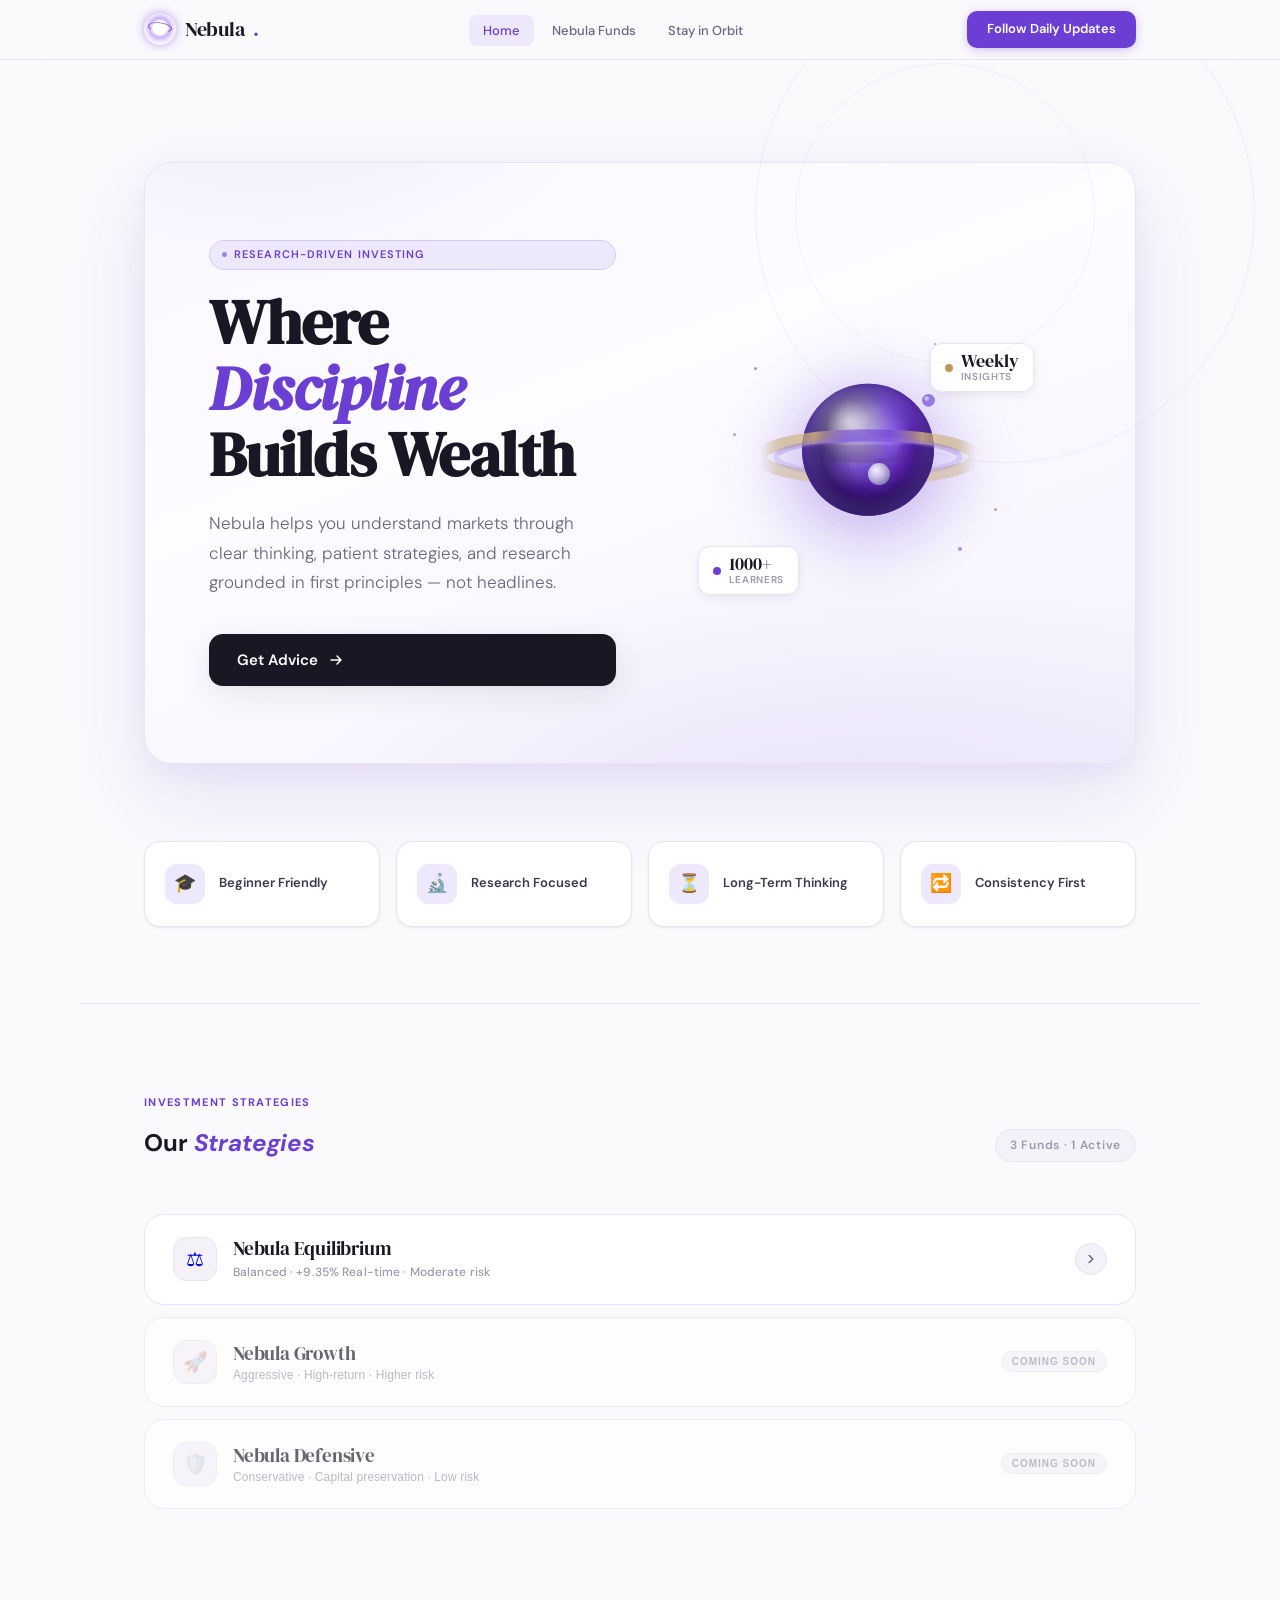
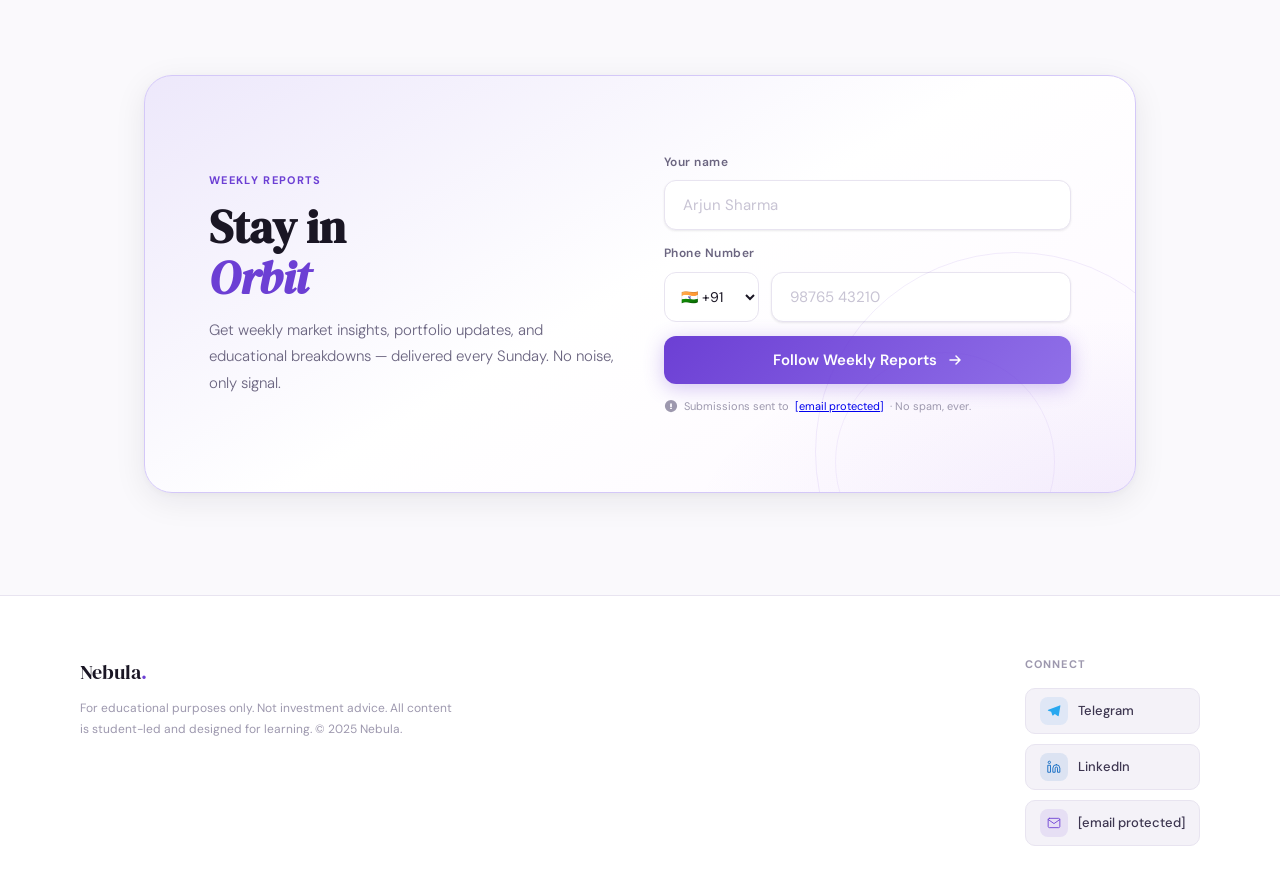
==== commit afe18d99: "Add files via upload" ====
--- a/index.html
+++ b/index.html
@@ -1,1678 +1,2576 @@
 <!DOCTYPE html>
 <html lang="en">
+
 <head>
-<meta charset="UTF-8"/>
-<meta name="viewport" content="width=device-width, initial-scale=1.0"/>
-<title>Nebula — Where Discipline Builds Wealth</title>
-<link rel="preconnect" href="https://fonts.googleapis.com">
-<link rel="preconnect" href="https://fonts.gstatic.com" crossorigin>
-<link href="https://fonts.googleapis.com/css2?family=DM+Serif+Display:ital@0;1&family=DM+Sans:ital,opsz,wght@0,9..40,300;0,9..40,400;0,9..40,500;0,9..40,600;1,9..40,300;1,9..40,400&display=swap" rel="stylesheet">
-<style>
-/* ─────────────────────────────────────────
+  <meta charset="UTF-8" />
+  <meta name="viewport" content="width=device-width, initial-scale=1.0" />
+  <title>Nebula — Where Discipline Builds Wealth | Research-Driven Asset Management</title>
+  <meta name="description" content="Nebula is a premier research-driven platform for active multi-asset investing. Explore evidence-based strategies, real-time performance benchmarks, and disciplined portfolio management for the modern investor.">
+  <meta name="keywords" content="Nebula, Multi-asset investing, Portfolio management, Mutual funds, Equity research, Financial discipline, Nifty 50 benchmark">
+  
+  <!-- Open Graph / Facebook -->
+  <meta property="og:type" content="website">
+  <meta property="og:url" content="https://nebula.investing/">
+  <meta property="og:title" content="Nebula — Where Discipline Builds Wealth">
+  <meta property="og:description" content="A research-driven approach to multi-asset investing and compounding for the modern era.">
+  <meta property="og:image" content="logo_nebula.png">
+
+  <!-- Twitter -->
+  <meta property="twitter:card" content="summary_large_image">
+  <meta property="twitter:title" content="Nebula — Where Discipline Builds Wealth">
+  <meta property="twitter:description" content="Active multi-asset allocation for consistent wealth creation.">
+  <link rel="preconnect" href="https://fonts.googleapis.com">
+  <link rel="preconnect" href="https://fonts.gstatic.com" crossorigin>
+  <link
+    href="https://fonts.googleapis.com/css2?family=DM+Serif+Display:ital@0;1&family=DM+Sans:ital,opsz,wght@0,9..40,300;0,9..40,400;0,9..40,500;0,9..40,600;1,9..40,300;1,9..40,400&display=swap"
+    rel="stylesheet">
+  <style>
+    /* ─────────────────────────────────────────
    RESET & ROOT
 ───────────────────────────────────────── */
-*, *::before, *::after { margin:0; padding:0; box-sizing:border-box; }
-html { scroll-behavior:smooth; font-size:16px; }
-
-:root {
-  /* Palette */
-  --ink:       #1a1624;
-  --ink-2:     #3d3650;
-  --ink-3:     #6b6580;
-  --ink-4:     #9d98ae;
-  --ink-5:     #c8c4d4;
-  --border:    #e8e4f0;
-  --surface:   #f4f2f8;
-  --bg:        #faf9fc;
-  --white:     #ffffff;
-  --accent:    #6c3fd4;
-  --accent-2:  #9070e8;
-  --accent-lt: #ede8fb;
-  --accent-mid:#d4c8f8;
-  --gold:      #b99b5a;
-  --gold-lt:   #f7f0e0;
-  --blue:      #4a7fc1;
-  --blue-lt:   #e4edf8;
-  --orange:    #c4703a;
-  --orange-lt: #faeee5;
-
-  /* Typography scale */
-  --serif: 'DM Serif Display', Georgia, serif;
-  --sans:  'DM Sans', system-ui, sans-serif;
-
-  /* Spacing */
-  --max: 1120px;
-  --pad: clamp(24px, 5vw, 80px);
-
-  /* Shadows */
-  --shadow-xs: 0 1px 3px rgba(26,22,36,.05), 0 1px 2px rgba(26,22,36,.04);
-  --shadow-sm: 0 4px 12px rgba(26,22,36,.06), 0 1px 4px rgba(26,22,36,.04);
-  --shadow-md: 0 8px 32px rgba(26,22,36,.08), 0 2px 8px rgba(26,22,36,.04);
-  --shadow-lg: 0 20px 60px rgba(26,22,36,.10), 0 4px 16px rgba(26,22,36,.05);
-  --shadow-hero: 0 32px 80px rgba(108,63,212,.12), 0 8px 24px rgba(108,63,212,.06);
-}
-
-body {
-  background: var(--bg);
-  color: var(--ink);
-  font-family: var(--sans);
-  line-height: 1.6;
-  -webkit-font-smoothing: antialiased;
-}
-
-/* ─────────────────────────────────────────
+    *,
+    *::before,
+    *::after {
+      margin: 0;
+      padding: 0;
+      box-sizing: border-box;
+    }
+
+    html {
+      scroll-behavior: smooth;
+      font-size: 16px;
+    }
+
+    :root {
+      /* Palette */
+      --ink: #1a1624;
+      --ink-2: #3d3650;
+      --ink-3: #6b6580;
+      --ink-4: #9d98ae;
+      --ink-5: #c8c4d4;
+      --border: #e8e4f0;
+      --surface: #f4f2f8;
+      --bg: #faf9fc;
+      --white: #ffffff;
+      --accent: #6c3fd4;
+      --accent-2: #9070e8;
+      --accent-lt: #ede8fb;
+      --accent-mid: #d4c8f8;
+      --gold: #b99b5a;
+      --gold-lt: #f7f0e0;
+      --blue: #4a7fc1;
+      --blue-lt: #e4edf8;
+      --orange: #c4703a;
+      --orange-lt: #faeee5;
+
+      /* Typography scale */
+      --serif: 'DM Serif Display', Georgia, serif;
+      --sans: 'DM Sans', system-ui, sans-serif;
+
+      /* Spacing */
+      --max: 1120px;
+      --pad: clamp(24px, 5vw, 80px);
+
+      /* Shadows */
+      --shadow-xs: 0 1px 3px rgba(26, 22, 36, .05), 0 1px 2px rgba(26, 22, 36, .04);
+      --shadow-sm: 0 4px 12px rgba(26, 22, 36, .06), 0 1px 4px rgba(26, 22, 36, .04);
+      --shadow-md: 0 8px 32px rgba(26, 22, 36, .08), 0 2px 8px rgba(26, 22, 36, .04);
+      --shadow-lg: 0 20px 60px rgba(26, 22, 36, .10), 0 4px 16px rgba(26, 22, 36, .05);
+      --shadow-hero: 0 32px 80px rgba(108, 63, 212, .12), 0 8px 24px rgba(108, 63, 212, .06);
+    }
+
+    body {
+      background: var(--bg);
+      color: var(--ink);
+      font-family: var(--sans);
+      line-height: 1.6;
+      -webkit-font-smoothing: antialiased;
+    }
+
+    /* ─────────────────────────────────────────
    UTILITY
 ───────────────────────────────────────── */
-.wrap {
-  max-width: var(--max);
-  margin: 0 auto;
-  padding: 0 var(--pad);
-}
-
-.tag {
-  display: inline-flex; align-items: center; gap: 7px;
-  font-family: var(--sans); font-size: 11px; font-weight: 600;
-  letter-spacing: .1em; text-transform: uppercase; color: var(--accent);
-  background: var(--accent-lt); padding: 5px 12px; border-radius: 99px;
-  border: 1px solid var(--accent-mid);
-}
-.tag::before {
-  content: ''; width: 5px; height: 5px; border-radius: 50%;
-  background: var(--accent); opacity: .6;
-}
-
-/* ─────────────────────────────────────────
+    .wrap {
+      max-width: var(--max);
+      margin: 0 auto;
+      padding: 0 var(--pad);
+    }
+
+    .tag {
+      display: inline-flex;
+      align-items: center;
+      gap: 7px;
+      font-family: var(--sans);
+      font-size: 11px;
+      font-weight: 600;
+      letter-spacing: .1em;
+      text-transform: uppercase;
+      color: var(--accent);
+      background: var(--accent-lt);
+      padding: 5px 12px;
+      border-radius: 99px;
+      border: 1px solid var(--accent-mid);
+    }
+
+    .tag::before {
+      content: '';
+      width: 5px;
+      height: 5px;
+      border-radius: 50%;
+      background: var(--accent);
+      opacity: .6;
+    }
+
+    /* ─────────────────────────────────────────
    NAVBAR
 ───────────────────────────────────────── */
-nav {
-  position: fixed; top: 0; left: 0; right: 0; z-index: 900;
-  height: 60px;
-  background: rgba(250,249,252,.88);
-  backdrop-filter: blur(20px);
-  -webkit-backdrop-filter: blur(20px);
-  border-bottom: 1px solid var(--border);
-  display: flex; align-items: center;
-}
-.nav-inner {
-  max-width: var(--max); width: 100%; margin: 0 auto;
-  padding: 0 var(--pad);
-  display: flex; align-items: center; justify-content: space-between;
-}
-.nav-logo {
-  font-family: var(--serif);
-  font-size: 20px; color: var(--ink); text-decoration: none;
-  letter-spacing: -.3px;
-  display: flex; align-items: center; gap: 9px;
-}
-.nav-logo span { color: var(--accent); }
-.nav-logo-img {
-  height: 32px; width: 32px;
-  display: block; flex-shrink: 0;
-  border-radius: 50%;
-  object-fit: cover;
-  object-position: center;
-  filter: drop-shadow(0 0 5px rgba(108,63,212,.5));
-  transition: filter .22s;
-}
-.nav-logo:hover .nav-logo-img {
-  filter: drop-shadow(0 0 10px rgba(108,63,212,.75));
-}
-.nav-links {
-  display: flex; gap: 4px; list-style: none;
-}
-.nav-links a {
-  font-size: 13px; font-weight: 500; color: var(--ink-3);
-  text-decoration: none; padding: 7px 14px; border-radius: 8px;
-  transition: background .18s, color .18s;
-}
-.nav-links a:hover { background: var(--surface); color: var(--ink); }
-.nav-links a.active { color: var(--accent); background: var(--accent-lt); }
-.nav-cta {
-  font-size: 13px; font-weight: 600; color: var(--white);
-  background: var(--accent); text-decoration: none;
-  padding: 8px 20px; border-radius: 10px;
-  transition: background .2s, box-shadow .2s, transform .2s;
-  box-shadow: 0 2px 10px rgba(108,63,212,.3);
-}
-.nav-cta:hover {
-  background: var(--accent-2);
-  box-shadow: 0 4px 18px rgba(108,63,212,.4);
-  transform: translateY(-1px);
-}
-
-/* ─────────────────────────────────────────
+    nav {
+      position: fixed;
+      top: 0;
+      left: 0;
+      right: 0;
+      z-index: 900;
+      height: 60px;
+      background: rgba(250, 249, 252, .88);
+      backdrop-filter: blur(20px);
+      -webkit-backdrop-filter: blur(20px);
+      border-bottom: 1px solid var(--border);
+      display: flex;
+      align-items: center;
+    }
+
+    .nav-inner {
+      max-width: var(--max);
+      width: 100%;
+      margin: 0 auto;
+      padding: 0 var(--pad);
+      display: flex;
+      align-items: center;
+      justify-content: space-between;
+    }
+
+    .nav-logo {
+      font-family: var(--serif);
+      font-size: 20px;
+      color: var(--ink);
+      text-decoration: none;
+      letter-spacing: -.3px;
+      display: flex;
+      align-items: center;
+      gap: 9px;
+    }
+
+    .nav-logo span {
+      color: var(--accent);
+    }
+
+    .nav-logo-img {
+      height: 32px;
+      width: 32px;
+      display: block;
+      flex-shrink: 0;
+      border-radius: 50%;
+      object-fit: cover;
+      object-position: center;
+      filter: drop-shadow(0 0 5px rgba(108, 63, 212, .5));
+      transition: filter .22s;
+    }
+
+    .nav-logo:hover .nav-logo-img {
+      filter: drop-shadow(0 0 10px rgba(108, 63, 212, .75));
+    }
+
+    .nav-links {
+      display: flex;
+      gap: 4px;
+      list-style: none;
+    }
+
+    .nav-links a {
+      font-size: 13px;
+      font-weight: 500;
+      color: var(--ink-3);
+      text-decoration: none;
+      padding: 7px 14px;
+      border-radius: 8px;
+      transition: background .18s, color .18s;
+    }
+
+    .nav-links a:hover {
+      background: var(--surface);
+      color: var(--ink);
+    }
+
+    .nav-links a.active {
+      color: var(--accent);
+      background: var(--accent-lt);
+    }
+
+    .nav-cta {
+      font-size: 13px;
+      font-weight: 600;
+      color: var(--white);
+      background: var(--accent);
+      text-decoration: none;
+      padding: 8px 20px;
+      border-radius: 10px;
+      transition: background .2s, box-shadow .2s, transform .2s;
+      box-shadow: 0 2px 10px rgba(108, 63, 212, .3);
+    }
+
+    .nav-cta:hover {
+      background: var(--accent-2);
+      box-shadow: 0 4px 18px rgba(108, 63, 212, .4);
+      transform: translateY(-1px);
+    }
+
+    /* ─────────────────────────────────────────
    PAGE LAYOUT
 ───────────────────────────────────────── */
-main { padding-top: 60px; }
-@media (max-width: 480px) { main { padding-top: 56px; } }
-
-/* ─────────────────────────────────────────
+    main {
+      padding-top: 60px;
+    }
+
+    @media (max-width: 480px) {
+      main {
+        padding-top: 56px;
+      }
+    }
+
+    /* ─────────────────────────────────────────
    HERO
 ───────────────────────────────────────── */
-.hero {
-  padding: clamp(60px,8vw,120px) var(--pad) 0;
-  max-width: var(--max); margin: 0 auto;
-}
-
-.hero-card {
-  border-radius: 28px;
-  background:
-    radial-gradient(ellipse 80% 60% at 70% 110%, rgba(108,63,212,.10) 0%, transparent 70%),
-    radial-gradient(ellipse 50% 50% at 15% -10%, rgba(144,112,232,.08) 0%, transparent 60%),
-    linear-gradient(160deg, #f9f7ff 0%, #fdfcff 40%, #f5f2fd 100%);
-  border: 1px solid var(--border);
-  box-shadow: var(--shadow-hero);
-  padding: clamp(48px,6vw,88px) clamp(32px,5vw,80px);
-  display: grid;
-  grid-template-columns: 1fr 1fr;
-  gap: 48px;
-  align-items: center;
-  overflow: visible;
-  position: relative;
-}
-
-/* Decorative soft arc */
-.hero-card::before {
-  content: '';
-  position: absolute;
-  width: 500px; height: 500px; border-radius: 50%;
-  border: 1px solid rgba(108,63,212,.08);
-  right: -120px; top: -200px;
-  pointer-events: none;
-}
-.hero-card::after {
-  content: '';
-  position: absolute;
-  width: 300px; height: 300px; border-radius: 50%;
-  border: 1px solid rgba(108,63,212,.06);
-  right: 40px; top: -100px;
-  pointer-events: none;
-}
-
-.hero-left { animation: rise .8s cubic-bezier(.22,1,.36,1) both; display: flex; flex-direction: column; }
-.hero-tag { margin-bottom: 20px; }
-
-.hero-h1 {
-  font-family: var(--serif);
-  font-size: clamp(36px, 5vw, 62px);
-  line-height: 1.07; letter-spacing: -.5px;
-  color: var(--ink); margin-bottom: 20px;
-}
-.hero-h1 em {
-  font-style: italic; color: var(--accent);
-}
-
-.hero-sub {
-  font-size: clamp(15px,1.6vw,17px); font-weight: 300;
-  color: var(--ink-3); line-height: 1.75; max-width: 420px;
-  margin-bottom: 36px;
-}
-
-.hero-cta {
-  display: inline-flex; align-items: center; gap: 10px;
-  background: var(--ink); color: var(--white);
-  font-family: var(--sans); font-size: 15px; font-weight: 600;
-  padding: 14px 28px; border-radius: 14px; text-decoration: none;
-  box-shadow: var(--shadow-md);
-  transition: background .2s, transform .22s cubic-bezier(.22,1,.36,1), box-shadow .2s;
-}
-.hero-cta:hover {
-  background: var(--accent);
-  box-shadow: 0 8px 32px rgba(108,63,212,.28);
-  transform: translateY(-2px);
-}
-.hero-cta svg { width:16px; height:16px; transition:transform .2s; }
-.hero-cta:hover svg { transform: translateX(3px); }
-
-/* Hero right — planet scene */
-.hero-right {
-  display: flex; flex-direction: column; align-items: center; justify-content: center;
-  animation: rise .8s .12s cubic-bezier(.22,1,.36,1) both;
-  position: relative;
-}
-@keyframes planet-float {
-  0%,100% { transform: translateY(0px); }
-  50%      { transform: translateY(-12px); }
-}
-@keyframes moon-orbit {
-  from { transform: rotate(0deg) translateX(90px) rotate(0deg); }
-  to   { transform: rotate(360deg) translateX(90px) rotate(-360deg); }
-}
-@keyframes star-twinkle {
-  0%,100% { opacity:.7; transform:scale(1); }
-  50%      { opacity:.15; transform:scale(.4); }
-}
-@keyframes nebula-drift {
-  0%,100% { opacity:.5; transform:translate(-50%,-50%) scale(1); }
-  50%      { opacity:.75; transform:translate(-50%,-50%) scale(1.06); }
-}
-
-.planet-scene {
-  position: relative;
-  width: 300px; height: 300px;
-  display: flex; align-items: center; justify-content: center;
-  overflow: visible;
-  /* Force GPU layer on mobile */
-  -webkit-transform: translateZ(0);
-  transform: translateZ(0);
-}
-
-/* Ambient nebula glow behind */
-.planet-scene::before {
-  content: '';
-  position: absolute; width: 260px; height: 260px; border-radius: 50%;
-  background: radial-gradient(circle,
-    rgba(108,63,212,.22) 0%,
-    rgba(144,112,232,.12) 40%,
-    transparent 70%);
-  top: 50%; left: 50%;
-  transform: translate(-50%,-50%);
-  animation: nebula-drift 8s ease-in-out infinite;
-  filter: blur(24px);
-  pointer-events: none;
-}
-
-.planet-svg-wrap {
-  animation: planet-float 6s ease-in-out infinite;
-  position: relative; z-index: 2;
-  /* Use will-change for GPU compositing on mobile */
-  will-change: transform;
-  /* Simplified shadow — heavy drop-shadow kills mobile perf */
-  filter: drop-shadow(0 12px 32px rgba(108,63,212,.28));
-}
-
-/* Moon */
-.planet-moon {
-  position: absolute; z-index: 3;
-  width: 22px; height: 22px; border-radius: 50%;
-  background: radial-gradient(circle at 38% 32%, #f0ecff 0%, #c4b8e8 45%, #8e7ec4 100%);
-  box-shadow: inset -3px -2px 6px rgba(0,0,0,.18), 0 2px 10px rgba(108,63,212,.25);
-  animation: moon-orbit 14s linear infinite;
-  top: 50%; left: 50%;
-  transform-origin: 0 0;
-}
-
-/* Floating micro-stars */
-.pstar {
-  position: absolute; border-radius: 50%;
-  background: var(--accent);
-  animation: star-twinkle var(--dur,2.5s) ease-in-out infinite;
-  animation-delay: var(--del,0s);
-}
-
-/* Stat badges floating around planet */
-.planet-badge {
-  position: absolute; z-index: 4;
-  background: rgba(255,255,255,.92);
-  border: 1px solid var(--border);
-  border-radius: 12px;
-  padding: 8px 14px;
-  box-shadow: var(--shadow-sm);
-  backdrop-filter: blur(8px);
-  display: flex; align-items: center; gap: 8px;
-  white-space: nowrap;
-}
-.planet-badge-val {
-  font-family: var(--serif); font-size: 18px; color: var(--ink); line-height: 1;
-}
-.planet-badge-label {
-  font-size: 10px; font-weight: 600; letter-spacing: .07em;
-  text-transform: uppercase; color: var(--ink-4); line-height: 1.3;
-}
-.pb-dot {
-  width: 8px; height: 8px; border-radius: 50%; flex-shrink: 0;
-}
-
-.planet-badge.pb-1 {
-  bottom: 18px; left: -20px;
-  animation: planet-float 6s 1s ease-in-out infinite;
-}
-.planet-badge.pb-2 {
-  top: 30px; right: -16px;
-  animation: planet-float 7.5s .4s ease-in-out infinite;
-}
-.planet-badge.pb-3 {
-  top: 50%; right: -30px; transform: translateY(-50%);
-  animation: planet-float 8s 2s ease-in-out infinite;
-}
-
-/* ─────────────────────────────────────────
+    .hero {
+      padding: clamp(60px, 8vw, 120px) var(--pad) 0;
+      max-width: var(--max);
+      margin: 0 auto;
+    }
+
+    .hero-card {
+      border-radius: 28px;
+      background:
+        radial-gradient(ellipse 80% 60% at 70% 110%, rgba(108, 63, 212, .10) 0%, transparent 70%),
+        radial-gradient(ellipse 50% 50% at 15% -10%, rgba(144, 112, 232, .08) 0%, transparent 60%),
+        linear-gradient(160deg, #f9f7ff 0%, #fdfcff 40%, #f5f2fd 100%);
+      border: 1px solid var(--border);
+      box-shadow: var(--shadow-hero);
+      padding: clamp(48px, 6vw, 88px) clamp(32px, 5vw, 80px);
+      display: grid;
+      grid-template-columns: 1fr 1fr;
+      gap: 48px;
+      align-items: center;
+      overflow: visible;
+      position: relative;
+    }
+
+    /* Decorative soft arc */
+    .hero-card::before {
+      content: '';
+      position: absolute;
+      width: 500px;
+      height: 500px;
+      border-radius: 50%;
+      border: 1px solid rgba(108, 63, 212, .08);
+      right: -120px;
+      top: -200px;
+      pointer-events: none;
+    }
+
+    .hero-card::after {
+      content: '';
+      position: absolute;
+      width: 300px;
+      height: 300px;
+      border-radius: 50%;
+      border: 1px solid rgba(108, 63, 212, .06);
+      right: 40px;
+      top: -100px;
+      pointer-events: none;
+    }
+
+    .hero-left {
+      animation: rise .8s cubic-bezier(.22, 1, .36, 1) both;
+      display: flex;
+      flex-direction: column;
+    }
+
+    .hero-tag {
+      margin-bottom: 20px;
+    }
+
+    .hero-h1 {
+      font-family: var(--serif);
+      font-size: clamp(36px, 5vw, 62px);
+      line-height: 1.07;
+      letter-spacing: -.5px;
+      color: var(--ink);
+      margin-bottom: 20px;
+    }
+
+    .hero-h1 em {
+      font-style: italic;
+      color: var(--accent);
+    }
+
+    .hero-sub {
+      font-size: clamp(15px, 1.6vw, 17px);
+      font-weight: 300;
+      color: var(--ink-3);
+      line-height: 1.75;
+      max-width: 420px;
+      margin-bottom: 36px;
+    }
+
+    .hero-cta {
+      display: inline-flex;
+      align-items: center;
+      gap: 10px;
+      background: var(--ink);
+      color: var(--white);
+      font-family: var(--sans);
+      font-size: 15px;
+      font-weight: 600;
+      padding: 14px 28px;
+      border-radius: 14px;
+      text-decoration: none;
+      box-shadow: var(--shadow-md);
+      transition: background .2s, transform .22s cubic-bezier(.22, 1, .36, 1), box-shadow .2s;
+    }
+
+    .hero-cta:hover {
+      background: var(--accent);
+      box-shadow: 0 8px 32px rgba(108, 63, 212, .28);
+      transform: translateY(-2px);
+    }
+
+    .hero-cta svg {
+      width: 16px;
+      height: 16px;
+      transition: transform .2s;
+    }
+
+    .hero-cta:hover svg {
+      transform: translateX(3px);
+    }
+
+    /* Hero right — planet scene */
+    .hero-right {
+      display: flex;
+      flex-direction: column;
+      align-items: center;
+      justify-content: center;
+      animation: rise .8s .12s cubic-bezier(.22, 1, .36, 1) both;
+      position: relative;
+    }
+
+    @keyframes planet-float {
+
+      0%,
+      100% {
+        transform: translateY(0px);
+      }
+
+      50% {
+        transform: translateY(-12px);
+      }
+    }
+
+    @keyframes moon-orbit {
+      from {
+        transform: rotate(0deg) translateX(90px) rotate(0deg);
+      }
+
+      to {
+        transform: rotate(360deg) translateX(90px) rotate(-360deg);
+      }
+    }
+
+    @keyframes star-twinkle {
+
+      0%,
+      100% {
+        opacity: .7;
+        transform: scale(1);
+      }
+
+      50% {
+        opacity: .15;
+        transform: scale(.4);
+      }
+    }
+
+    @keyframes nebula-drift {
+
+      0%,
+      100% {
+        opacity: .5;
+        transform: translate(-50%, -50%) scale(1);
+      }
+
+      50% {
+        opacity: .75;
+        transform: translate(-50%, -50%) scale(1.06);
+      }
+    }
+
+    .planet-scene {
+      position: relative;
+      width: 300px;
+      height: 300px;
+      display: flex;
+      align-items: center;
+      justify-content: center;
+      overflow: visible;
+      /* Force GPU layer on mobile */
+      -webkit-transform: translateZ(0);
+      transform: translateZ(0);
+    }
+
+    /* Ambient nebula glow behind */
+    .planet-scene::before {
+      content: '';
+      position: absolute;
+      width: 260px;
+      height: 260px;
+      border-radius: 50%;
+      background: radial-gradient(circle,
+          rgba(108, 63, 212, .22) 0%,
+          rgba(144, 112, 232, .12) 40%,
+          transparent 70%);
+      top: 50%;
+      left: 50%;
+      transform: translate(-50%, -50%);
+      animation: nebula-drift 8s ease-in-out infinite;
+      filter: blur(24px);
+      pointer-events: none;
+    }
+
+    .planet-svg-wrap {
+      animation: planet-float 6s ease-in-out infinite;
+      position: relative;
+      z-index: 2;
+      /* Use will-change for GPU compositing on mobile */
+      will-change: transform;
+      /* Simplified shadow — heavy drop-shadow kills mobile perf */
+      filter: drop-shadow(0 12px 32px rgba(108, 63, 212, .28));
+    }
+
+    /* Moon */
+    .planet-moon {
+      position: absolute;
+      z-index: 3;
+      width: 22px;
+      height: 22px;
+      border-radius: 50%;
+      background: radial-gradient(circle at 38% 32%, #f0ecff 0%, #c4b8e8 45%, #8e7ec4 100%);
+      box-shadow: inset -3px -2px 6px rgba(0, 0, 0, .18), 0 2px 10px rgba(108, 63, 212, .25);
+      animation: moon-orbit 14s linear infinite;
+      top: 50%;
+      left: 50%;
+      transform-origin: 0 0;
+    }
+
+    /* Floating micro-stars */
+    .pstar {
+      position: absolute;
+      border-radius: 50%;
+      background: var(--accent);
+      animation: star-twinkle var(--dur, 2.5s) ease-in-out infinite;
+      animation-delay: var(--del, 0s);
+    }
+
+    /* Stat badges floating around planet */
+    .planet-badge {
+      position: absolute;
+      z-index: 4;
+      background: rgba(255, 255, 255, .92);
+      border: 1px solid var(--border);
+      border-radius: 12px;
+      padding: 8px 14px;
+      box-shadow: var(--shadow-sm);
+      backdrop-filter: blur(8px);
+      display: flex;
+      align-items: center;
+      gap: 8px;
+      white-space: nowrap;
+    }
+
+    .planet-badge-val {
+      font-family: var(--serif);
+      font-size: 18px;
+      color: var(--ink);
+      line-height: 1;
+    }
+
+    .planet-badge-label {
+      font-size: 10px;
+      font-weight: 600;
+      letter-spacing: .07em;
+      text-transform: uppercase;
+      color: var(--ink-4);
+      line-height: 1.3;
+    }
+
+    .pb-dot {
+      width: 8px;
+      height: 8px;
+      border-radius: 50%;
+      flex-shrink: 0;
+    }
+
+    .planet-badge.pb-1 {
+      bottom: 18px;
+      left: -20px;
+      animation: planet-float 6s 1s ease-in-out infinite;
+    }
+
+    .planet-badge.pb-2 {
+      top: 30px;
+      right: -16px;
+      animation: planet-float 7.5s .4s ease-in-out infinite;
+    }
+
+    .planet-badge.pb-3 {
+      top: 50%;
+      right: -30px;
+      transform: translateY(-50%);
+      animation: planet-float 8s 2s ease-in-out infinite;
+    }
+
+    /* ─────────────────────────────────────────
    TRUST STRIP
 ───────────────────────────────────────── */
-.trust-strip {
-  padding: clamp(48px,6vw,80px) var(--pad);
-  max-width: var(--max); margin: 0 auto;
-  display: grid; grid-template-columns: repeat(4,1fr); gap: 16px;
-}
-
-.trust-pill {
-  background: var(--white);
-  border: 1px solid var(--border);
-  border-radius: 16px; padding: 22px 20px;
-  display: flex; align-items: center; gap: 14px;
-  box-shadow: var(--shadow-xs);
-  transition: transform .22s cubic-bezier(.22,1,.36,1), box-shadow .22s, border-color .22s;
-}
-.trust-pill:hover {
-  transform: translateY(-3px); box-shadow: var(--shadow-sm); border-color: var(--accent-mid);
-}
-.trust-pill-icon {
-  width: 40px; height: 40px; border-radius: 12px; flex-shrink: 0;
-  display: flex; align-items: center; justify-content: center;
-  font-size: 18px; background: var(--accent-lt);
-}
-.trust-pill-text { font-size: 13px; font-weight: 600; color: var(--ink-2); }
-
-/* ─────────────────────────────────────────
+    .trust-strip {
+      padding: clamp(48px, 6vw, 80px) var(--pad);
+      max-width: var(--max);
+      margin: 0 auto;
+      display: grid;
+      grid-template-columns: repeat(4, 1fr);
+      gap: 16px;
+    }
+
+    .trust-pill {
+      background: var(--white);
+      border: 1px solid var(--border);
+      border-radius: 16px;
+      padding: 22px 20px;
+      display: flex;
+      align-items: center;
+      gap: 14px;
+      box-shadow: var(--shadow-xs);
+      transition: transform .22s cubic-bezier(.22, 1, .36, 1), box-shadow .22s, border-color .22s;
+    }
+
+    .trust-pill:hover {
+      transform: translateY(-3px);
+      box-shadow: var(--shadow-sm);
+      border-color: var(--accent-mid);
+    }
+
+    .trust-pill-icon {
+      width: 40px;
+      height: 40px;
+      border-radius: 12px;
+      flex-shrink: 0;
+      display: flex;
+      align-items: center;
+      justify-content: center;
+      font-size: 18px;
+      background: var(--accent-lt);
+    }
+
+    .trust-pill-text {
+      font-size: 13px;
+      font-weight: 600;
+      color: var(--ink-2);
+    }
+
+    /* ─────────────────────────────────────────
    SECTION LABELS
 ───────────────────────────────────────── */
-.section-label {
-  font-size: 11px; font-weight: 700; letter-spacing: .12em; text-transform: uppercase;
-  color: var(--accent); margin-bottom: 12px; display: block;
-}
-
-/* ─────────────────────────────────────────
+    .section-label {
+      font-size: 11px;
+      font-weight: 700;
+      letter-spacing: .12em;
+      text-transform: uppercase;
+      color: var(--accent);
+      margin-bottom: 12px;
+      display: block;
+    }
+
+    /* ─────────────────────────────────────────
    OUR STRATEGIES ACCORDION
 ───────────────────────────────────────── */
-.strategies-section {
-  padding: clamp(72px,7vw,108px) var(--pad);
-  max-width: var(--max); margin: 0 auto;
-  border-top: 1px solid var(--border);
-}
-
-.strategies-header {
-  display: flex; align-items: flex-end; justify-content: space-between;
-  flex-wrap: wrap; gap: 16px;
-  margin-bottom: 52px;
-}
-.strategies-header-left {}
-.strategies-count {
-  font-size: 12px; font-weight: 600; color: var(--ink-4);
-  letter-spacing: .06em;
-  padding: 6px 14px; border-radius: 99px;
-  background: var(--surface); border: 1px solid var(--border);
-}
-
-/* Fund list */
-.fund-list {
-  display: flex; flex-direction: column; gap: 12px;
-}
-
-/* Each fund item */
-.fund-item {
-  background: var(--white);
-  border: 1.5px solid var(--border);
-  border-radius: 20px;
-  overflow: hidden;
-  transition: border-color .25s, box-shadow .25s;
-}
-.fund-item.is-open {
-  border-color: var(--accent-mid);
-  box-shadow: 0 4px 24px rgba(108,63,212,.08), 0 1px 4px rgba(108,63,212,.04);
-}
-.fund-item.is-soon {
-  opacity: .65;
-}
-
-/* Trigger row */
-.fund-trigger {
-  width: 100%; background: none; border: none; cursor: pointer;
-  display: flex; align-items: center;
-  padding: 22px 28px;
-  gap: 16px;
-  text-align: left;
-  transition: background .18s;
-}
-.fund-item.is-soon .fund-trigger { cursor: default; }
-.fund-trigger:hover:not(:disabled) { background: var(--surface); }
-.fund-item.is-open .fund-trigger { background: var(--accent-lt); }
-
-.fund-trigger-icon {
-  width: 44px; height: 44px; border-radius: 13px; flex-shrink: 0;
-  display: flex; align-items: center; justify-content: center;
-  font-size: 20px;
-  background: var(--surface);
-  border: 1px solid var(--border);
-  transition: background .2s, border-color .2s;
-}
-.fund-item.is-open .fund-trigger-icon {
-  background: rgba(108,63,212,.1);
-  border-color: var(--accent-mid);
-}
-
-.fund-trigger-meta { flex: 1; min-width: 0; }
-.fund-trigger-name {
-  font-family: var(--serif);
-  font-size: 19px; color: var(--ink); line-height: 1.2;
-  letter-spacing: -.2px;
-  transition: color .2s;
-}
-.fund-item.is-open .fund-trigger-name { color: var(--accent); }
-.fund-trigger-sub {
-  font-size: 12px; font-weight: 500; color: var(--ink-4);
-  margin-top: 3px; letter-spacing: .01em;
-}
-
-.fund-soon-badge {
-  font-size: 10px; font-weight: 700; letter-spacing: .1em;
-  text-transform: uppercase; color: var(--ink-4);
-  background: var(--surface); border: 1px solid var(--border);
-  padding: 4px 10px; border-radius: 99px;
-  flex-shrink: 0;
-}
-
-.fund-arrow {
-  width: 32px; height: 32px; border-radius: 50%; flex-shrink: 0;
-  display: flex; align-items: center; justify-content: center;
-  background: var(--surface); border: 1px solid var(--border);
-  transition: transform .35s cubic-bezier(.22,1,.36,1), background .2s, border-color .2s;
-}
-.fund-item.is-open .fund-arrow {
-  transform: rotate(180deg);
-  background: var(--accent); border-color: var(--accent);
-}
-.fund-arrow svg {
-  width: 14px; height: 14px;
-  stroke: var(--ink-3);
-  transition: stroke .2s;
-}
-.fund-item.is-open .fund-arrow svg { stroke: #fff; }
-
-/* Collapsible body */
-.fund-body {
-  max-height: 0;
-  overflow: hidden;
-  transition: max-height .55s cubic-bezier(.22,1,.36,1);
-}
-.fund-item.is-open .fund-body {
-  max-height: 1200px; /* generous enough for all content */
-}
-
-.fund-body-inner {
-  padding: 0 28px 32px;
-  border-top: 1px solid var(--border);
-}
-.fund-item.is-open .fund-body-inner {
-  border-color: var(--accent-mid);
-}
-
-/* Inner layout: description left, donut right */
-.fund-content {
-  display: grid;
-  grid-template-columns: 1fr 1fr;
-  gap: clamp(28px,4vw,64px);
-  align-items: start;
-  padding-top: 28px;
-}
-
-/* Left: description + bullets */
-.fund-desc-block {}
-.fund-desc-label {
-  font-size: 10px; font-weight: 700; letter-spacing: .14em; text-transform: uppercase;
-  color: var(--accent); margin-bottom: 10px; display: block;
-}
-.fund-desc-title {
-  font-family: var(--serif);
-  font-size: clamp(20px,2.5vw,30px); line-height: 1.15; letter-spacing: -.3px;
-  color: var(--ink); margin-bottom: 14px;
-}
-.fund-desc-title em { font-style: italic; color: var(--accent); }
-.fund-desc-text {
-  font-size: 14px; font-weight: 300; color: var(--ink-3); line-height: 1.8;
-  margin-bottom: 20px;
-}
-.fund-bullets { list-style: none; display: flex; flex-direction: column; gap: 9px; }
-.fund-bullets li {
-  display: flex; align-items: flex-start; gap: 9px;
-  font-size: 13px; color: var(--ink-2); line-height: 1.6;
-}
-.fund-bullet-dot {
-  width: 6px; height: 6px; border-radius: 50%;
-  background: var(--accent); opacity: .65; flex-shrink: 0; margin-top: 7px;
-}
-
-/* Right: donut + legend */
-.fund-visual-block {
-  display: flex; flex-direction: column; align-items: center; gap: 20px;
-}
-
-/* Allocation cards inside fund */
-.fund-alloc-grid {
-  display: grid; grid-template-columns: repeat(4,1fr); gap: 10px;
-  width: 100%; margin-top: 28px;
-}
-.fund-alloc-card {
-  border-radius: 16px; padding: 18px 14px;
-  border: 1px solid var(--border);
-  display: flex; flex-direction: column; align-items: center; gap: 6px;
-  transition: transform .22s cubic-bezier(.22,1,.36,1), box-shadow .22s;
-}
-.fund-alloc-card:hover { transform: translateY(-3px); box-shadow: var(--shadow-sm); }
-.fund-alloc-card.mf { background: linear-gradient(140deg,#f6f2fe,#faf8ff); }
-.fund-alloc-card.ds { background: linear-gradient(140deg,#eef4fd,#f5f9ff); }
-.fund-alloc-card.th { background: linear-gradient(140deg,#fef4ed,#fff8f4); }
-.fund-alloc-card.gd { background: linear-gradient(140deg,#fdf8ee,#fffdf5); }
-.fund-alloc-icon { font-size: 18px; }
-.fund-alloc-pct {
-  font-family: var(--serif);
-  font-size: 26px; line-height: 1; letter-spacing: -1px;
-}
-.fund-alloc-card.mf .fund-alloc-pct { color: var(--accent); }
-.fund-alloc-card.ds .fund-alloc-pct { color: var(--blue); }
-.fund-alloc-card.th .fund-alloc-pct { color: var(--orange); }
-.fund-alloc-card.gd .fund-alloc-pct { color: var(--gold); }
-.fund-alloc-label {
-  font-size: 10px; font-weight: 600; color: var(--ink-3);
-  text-align: center; line-height: 1.3;
-}
-.fund-alloc-bar-track {
-  width: 100%; height: 2px; background: rgba(0,0,0,.06);
-  border-radius: 99px; overflow: hidden; margin-top: 2px;
-}
-.fund-alloc-bar-fill {
-  height: 100%; border-radius: 99px; width: 0%;
-  transition: width 1s .2s cubic-bezier(.22,1,.36,1);
-}
-.fund-alloc-card.mf .fund-alloc-bar-fill { background: var(--accent); }
-.fund-alloc-card.ds .fund-alloc-bar-fill { background: var(--blue); }
-.fund-alloc-card.th .fund-alloc-bar-fill { background: var(--orange); }
-.fund-alloc-card.gd .fund-alloc-bar-fill { background: var(--gold); }
-
-/* Disclaimer inside fund */
-.fund-disclaimer {
-  margin-top: 20px;
-  font-size: 11px; color: var(--ink-4);
-  display: flex; align-items: center; gap: 7px;
-  padding: 10px 16px; border-radius: 10px;
-  background: var(--surface); border: 1px solid var(--border);
-}
-.fund-disclaimer-i {
-  width: 16px; height: 16px; border-radius: 50%; flex-shrink: 0;
-  background: var(--gold-lt); border: 1px solid rgba(185,155,90,.3);
-  display: flex; align-items: center; justify-content: center;
-  font-size: 9px; color: var(--gold); font-weight: 700;
-}
-
-/* ── Mobile hamburger ── */
-.nav-hamburger {
-  display: none;
-  flex-direction: column; justify-content: center; align-items: center;
-  gap: 5px;
-  width: 36px; height: 36px; border-radius: 9px;
-  background: var(--surface); border: 1px solid var(--border);
-  cursor: pointer; padding: 0; flex-shrink: 0;
-  transition: background .18s, border-color .18s;
-}
-.nav-hamburger:hover { background: var(--accent-lt); border-color: var(--accent-mid); }
-.nav-hamburger span {
-  display: block; width: 16px; height: 1.5px;
-  background: var(--ink-2); border-radius: 99px;
-  transition: transform .28s cubic-bezier(.22,1,.36,1), opacity .2s;
-}
-.nav-hamburger.is-open span:nth-child(1) { transform: translateY(6.5px) rotate(45deg); }
-.nav-hamburger.is-open span:nth-child(2) { opacity: 0; }
-.nav-hamburger.is-open span:nth-child(3) { transform: translateY(-6.5px) rotate(-45deg); }
-
-/* Mobile nav drawer */
-.mobile-nav {
-  position: fixed; top: 56px; left: 0; right: 0; z-index: 800;
-  background: rgba(250,249,252,.97);
-  backdrop-filter: blur(20px);
-  border-bottom: 1px solid var(--border);
-  max-height: 0; overflow: hidden;
-  transition: max-height .38s cubic-bezier(.22,1,.36,1);
-}
-.mobile-nav.is-open { max-height: 300px; }
-.mobile-nav-inner {
-  padding: 12px 16px 20px;
-  display: flex; flex-direction: column; gap: 4px;
-}
-.mobile-nav-inner a {
-  display: block; text-decoration: none;
-  font-size: 15px; font-weight: 600; color: var(--ink-2);
-  padding: 12px 14px; border-radius: 11px;
-  transition: background .18s, color .18s;
-}
-.mobile-nav-inner a:hover { background: var(--surface); color: var(--ink); }
-.mobile-nav-inner a.ig-link {
-  margin-top: 6px;
-  background: linear-gradient(135deg, var(--accent), var(--accent-2));
-  color: white; text-align: center;
-}
-.mobile-nav-inner a.ig-link:hover { opacity: .9; background: linear-gradient(135deg, var(--accent), var(--accent-2)); }
-
-@media (max-width: 768px) {
-  .nav-hamburger { display: flex; }
-  .nav-cta { display: none; }
-}
-.donut-wrap {
-  display: flex; flex-direction: column; align-items: center; gap: 20px; width: 100%;
-}
-.donut-svg {
-  width: 200px; height: 200px;
-  filter: drop-shadow(0 6px 18px rgba(108,63,212,.10));
-}
-.donut-seg {
-  fill: none; stroke-width: 44;
-  stroke-dasharray: 0 452;
-  transition: stroke-dasharray 1.2s cubic-bezier(.22,1,.36,1), opacity .2s;
-  cursor: pointer;
-}
-.donut-seg:hover { opacity: .75; }
-.donut-center-group { pointer-events: none; }
-.donut-center-pct {
-  font-family: 'DM Serif Display', serif;
-  font-size: 26px; fill: #1a1624; text-anchor: middle; dominant-baseline: middle;
-  transition: fill .2s;
-}
-.donut-center-label {
-  font-size: 10px; fill: #9d98ae; text-anchor: middle;
-  font-family: 'DM Sans', sans-serif; font-weight: 600;
-  letter-spacing: .06em; text-transform: uppercase;
-}
-.donut-legend { display: flex; flex-direction: column; gap: 8px; width: 100%; }
-.legend-row {
-  display: flex; align-items: center; gap: 10px;
-  cursor: pointer; padding: 7px 10px; border-radius: 10px;
-  border: 1px solid transparent;
-  transition: background .18s, border-color .18s;
-}
-.legend-row:hover { background: var(--surface); border-color: var(--border); }
-.legend-swatch { width: 11px; height: 11px; border-radius: 3px; flex-shrink: 0; }
-.legend-row-name { font-size: 12px; font-weight: 600; color: var(--ink-2); flex: 1; }
-.legend-row-pct  { font-family: var(--serif); font-size: 15px; color: var(--ink); }
-
-/* (stale blocks removed) */
-
-/* ─────────────────────────────────────────
+    .strategies-section {
+      padding: clamp(72px, 7vw, 108px) var(--pad);
+      max-width: var(--max);
+      margin: 0 auto;
+      border-top: 1px solid var(--border);
+    }
+
+    .strategies-header {
+      display: flex;
+      align-items: flex-end;
+      justify-content: space-between;
+      flex-wrap: wrap;
+      gap: 16px;
+      margin-bottom: 52px;
+    }
+
+    .strategies-header-left {}
+
+    .strategies-count {
+      font-size: 12px;
+      font-weight: 600;
+      color: var(--ink-4);
+      letter-spacing: .06em;
+      padding: 6px 14px;
+      border-radius: 99px;
+      background: var(--surface);
+      border: 1px solid var(--border);
+    }
+
+    /* Fund list */
+    .fund-list {
+      display: flex;
+      flex-direction: column;
+      gap: 12px;
+    }
+
+    /* Each fund item */
+    .fund-item {
+      background: var(--white);
+      border: 1.5px solid var(--border);
+      border-radius: 20px;
+      overflow: hidden;
+      transition: border-color .25s, box-shadow .25s;
+    }
+
+    .fund-item.is-open {
+      border-color: var(--accent-mid);
+      box-shadow: 0 4px 24px rgba(108, 63, 212, .08), 0 1px 4px rgba(108, 63, 212, .04);
+    }
+
+    .fund-item.is-soon {
+      opacity: .65;
+    }
+
+    /* Trigger row */
+    .fund-trigger {
+      width: 100%;
+      background: none;
+      border: none;
+      cursor: pointer;
+      display: flex;
+      align-items: center;
+      padding: 22px 28px;
+      gap: 16px;
+      text-align: left;
+      transition: background .18s;
+    }
+
+    .fund-item.is-soon .fund-trigger {
+      cursor: default;
+    }
+
+    .fund-trigger:hover:not(:disabled) {
+      background: var(--surface);
+    }
+
+    .fund-item.is-open .fund-trigger {
+      background: var(--accent-lt);
+    }
+
+    .fund-trigger-icon {
+      width: 44px;
+      height: 44px;
+      border-radius: 13px;
+      flex-shrink: 0;
+      display: flex;
+      align-items: center;
+      justify-content: center;
+      font-size: 20px;
+      background: var(--surface);
+      border: 1px solid var(--border);
+      transition: background .2s, border-color .2s;
+    }
+
+    .fund-item.is-open .fund-trigger-icon {
+      background: rgba(108, 63, 212, .1);
+      border-color: var(--accent-mid);
+    }
+
+    .fund-trigger-meta {
+      flex: 1;
+      min-width: 0;
+    }
+
+    .fund-trigger-name {
+      font-family: var(--serif);
+      font-size: 19px;
+      color: var(--ink);
+      line-height: 1.2;
+      letter-spacing: -.2px;
+      transition: color .2s;
+    }
+
+    .fund-item.is-open .fund-trigger-name {
+      color: var(--accent);
+    }
+
+    .fund-trigger-sub {
+      font-size: 12px;
+      font-weight: 500;
+      color: var(--ink-4);
+      margin-top: 3px;
+      letter-spacing: .01em;
+    }
+
+    .fund-soon-badge {
+      font-size: 10px;
+      font-weight: 700;
+      letter-spacing: .1em;
+      text-transform: uppercase;
+      color: var(--ink-4);
+      background: var(--surface);
+      border: 1px solid var(--border);
+      padding: 4px 10px;
+      border-radius: 99px;
+      flex-shrink: 0;
+    }
+
+    .fund-arrow {
+      width: 32px;
+      height: 32px;
+      border-radius: 50%;
+      flex-shrink: 0;
+      display: flex;
+      align-items: center;
+      justify-content: center;
+      background: var(--surface);
+      border: 1px solid var(--border);
+      transition: transform .35s cubic-bezier(.22, 1, .36, 1), background .2s, border-color .2s;
+    }
+
+    .fund-item.is-open .fund-arrow {
+      transform: rotate(180deg);
+      background: var(--accent);
+      border-color: var(--accent);
+    }
+
+    .fund-arrow svg {
+      width: 14px;
+      height: 14px;
+      stroke: var(--ink-3);
+      transition: stroke .2s;
+    }
+
+    .fund-item.is-open .fund-arrow svg {
+      stroke: #fff;
+    }
+
+    /* Collapsible body */
+    .fund-body {
+      max-height: 0;
+      overflow: hidden;
+      transition: max-height .55s cubic-bezier(.22, 1, .36, 1);
+    }
+
+    .fund-item.is-open .fund-body {
+      max-height: 1200px;
+      /* generous enough for all content */
+    }
+
+    .fund-body-inner {
+      padding: 0 28px 32px;
+      border-top: 1px solid var(--border);
+    }
+
+    .fund-item.is-open .fund-body-inner {
+      border-color: var(--accent-mid);
+    }
+
+    /* Inner layout: description left, donut right */
+    .fund-content {
+      display: grid;
+      grid-template-columns: 1fr 1fr;
+      gap: clamp(28px, 4vw, 64px);
+      align-items: start;
+      padding-top: 28px;
+    }
+
+    /* Left: description + bullets */
+    .fund-desc-block {}
+
+    .fund-desc-label {
+      font-size: 10px;
+      font-weight: 700;
+      letter-spacing: .14em;
+      text-transform: uppercase;
+      color: var(--accent);
+      margin-bottom: 10px;
+      display: block;
+    }
+
+    .fund-desc-title {
+      font-family: var(--serif);
+      font-size: clamp(20px, 2.5vw, 30px);
+      line-height: 1.15;
+      letter-spacing: -.3px;
+      color: var(--ink);
+      margin-bottom: 14px;
+    }
+
+    .fund-desc-title em {
+      font-style: italic;
+      color: var(--accent);
+    }
+
+    .fund-desc-text {
+      font-size: 14px;
+      font-weight: 300;
+      color: var(--ink-3);
+      line-height: 1.8;
+      margin-bottom: 20px;
+    }
+
+    .fund-bullets {
+      list-style: none;
+      display: flex;
+      flex-direction: column;
+      gap: 9px;
+    }
+
+    .fund-bullets li {
+      display: flex;
+      align-items: flex-start;
+      gap: 9px;
+      font-size: 13px;
+      color: var(--ink-2);
+      line-height: 1.6;
+    }
+
+    .fund-bullet-dot {
+      width: 6px;
+      height: 6px;
+      border-radius: 50%;
+      background: var(--accent);
+      opacity: .65;
+      flex-shrink: 0;
+      margin-top: 7px;
+    }
+
+    /* Right: donut + legend */
+    .fund-visual-block {
+      display: flex;
+      flex-direction: column;
+      align-items: center;
+      gap: 20px;
+    }
+
+    /* Allocation cards inside fund */
+    .fund-alloc-grid {
+      display: grid;
+      grid-template-columns: repeat(4, 1fr);
+      gap: 10px;
+      width: 100%;
+      margin-top: 28px;
+    }
+
+    .fund-alloc-card {
+      border-radius: 16px;
+      padding: 18px 14px;
+      border: 1px solid var(--border);
+      display: flex;
+      flex-direction: column;
+      align-items: center;
+      gap: 6px;
+      transition: transform .22s cubic-bezier(.22, 1, .36, 1), box-shadow .22s;
+    }
+
+    .fund-alloc-card:hover {
+      transform: translateY(-3px);
+      box-shadow: var(--shadow-sm);
+    }
+
+    .fund-alloc-card.mf {
+      background: linear-gradient(140deg, #f6f2fe, #faf8ff);
+    }
+
+    .fund-alloc-card.ds {
+      background: linear-gradient(140deg, #eef4fd, #f5f9ff);
+    }
+
+    .fund-alloc-card.th {
+      background: linear-gradient(140deg, #fef4ed, #fff8f4);
+    }
+
+    .fund-alloc-card.gd {
+      background: linear-gradient(140deg, #fdf8ee, #fffdf5);
+    }
+
+    .fund-alloc-icon {
+      font-size: 18px;
+    }
+
+    .fund-alloc-pct {
+      font-family: var(--serif);
+      font-size: 26px;
+      line-height: 1;
+      letter-spacing: -1px;
+    }
+
+    .fund-alloc-card.mf .fund-alloc-pct {
+      color: var(--accent);
+    }
+
+    .fund-alloc-card.ds .fund-alloc-pct {
+      color: var(--blue);
+    }
+
+    .fund-alloc-card.th .fund-alloc-pct {
+      color: var(--orange);
+    }
+
+    .fund-alloc-card.gd .fund-alloc-pct {
+      color: var(--gold);
+    }
+
+    .fund-alloc-label {
+      font-size: 10px;
+      font-weight: 600;
+      color: var(--ink-3);
+      text-align: center;
+      line-height: 1.3;
+    }
+
+    .fund-alloc-bar-track {
+      width: 100%;
+      height: 2px;
+      background: rgba(0, 0, 0, .06);
+      border-radius: 99px;
+      overflow: hidden;
+      margin-top: 2px;
+    }
+
+    .fund-alloc-bar-fill {
+      height: 100%;
+      border-radius: 99px;
+      width: 0%;
+      transition: width 1s .2s cubic-bezier(.22, 1, .36, 1);
+    }
+
+    .fund-alloc-card.mf .fund-alloc-bar-fill {
+      background: var(--accent);
+    }
+
+    .fund-alloc-card.ds .fund-alloc-bar-fill {
+      background: var(--blue);
+    }
+
+    .fund-alloc-card.th .fund-alloc-bar-fill {
+      background: var(--orange);
+    }
+
+    .fund-alloc-card.gd .fund-alloc-bar-fill {
+      background: var(--gold);
+    }
+
+    /* Disclaimer inside fund */
+    .fund-disclaimer {
+      margin-top: 20px;
+      font-size: 11px;
+      color: var(--ink-4);
+      display: flex;
+      align-items: center;
+      gap: 7px;
+      padding: 10px 16px;
+      border-radius: 10px;
+      background: var(--surface);
+      border: 1px solid var(--border);
+    }
+
+    .fund-disclaimer-i {
+      width: 16px;
+      height: 16px;
+      border-radius: 50%;
+      flex-shrink: 0;
+      background: var(--gold-lt);
+      border: 1px solid rgba(185, 155, 90, .3);
+      display: flex;
+      align-items: center;
+      justify-content: center;
+      font-size: 9px;
+      color: var(--gold);
+      font-weight: 700;
+    }
+
+    /* ── Mobile hamburger ── */
+    .nav-hamburger {
+      display: none;
+      flex-direction: column;
+      justify-content: center;
+      align-items: center;
+      gap: 5px;
+      width: 36px;
+      height: 36px;
+      border-radius: 9px;
+      background: var(--surface);
+      border: 1px solid var(--border);
+      cursor: pointer;
+      padding: 0;
+      flex-shrink: 0;
+      transition: background .18s, border-color .18s;
+    }
+
+    .nav-hamburger:hover {
+      background: var(--accent-lt);
+      border-color: var(--accent-mid);
+    }
+
+    .nav-hamburger span {
+      display: block;
+      width: 16px;
+      height: 1.5px;
+      background: var(--ink-2);
+      border-radius: 99px;
+      transition: transform .28s cubic-bezier(.22, 1, .36, 1), opacity .2s;
+    }
+
+    .nav-hamburger.is-open span:nth-child(1) {
+      transform: translateY(6.5px) rotate(45deg);
+    }
+
+    .nav-hamburger.is-open span:nth-child(2) {
+      opacity: 0;
+    }
+
+    .nav-hamburger.is-open span:nth-child(3) {
+      transform: translateY(-6.5px) rotate(-45deg);
+    }
+
+    /* Mobile nav drawer */
+    .mobile-nav {
+      position: fixed;
+      top: 56px;
+      left: 0;
+      right: 0;
+      z-index: 800;
+      background: rgba(250, 249, 252, .97);
+      backdrop-filter: blur(20px);
+      border-bottom: 1px solid var(--border);
+      max-height: 0;
+      overflow: hidden;
+      transition: max-height .38s cubic-bezier(.22, 1, .36, 1);
+    }
+
+    .mobile-nav.is-open {
+      max-height: 300px;
+    }
+
+    .mobile-nav-inner {
+      padding: 12px 16px 20px;
+      display: flex;
+      flex-direction: column;
+      gap: 4px;
+    }
+
+    .mobile-nav-inner a {
+      display: block;
+      text-decoration: none;
+      font-size: 15px;
+      font-weight: 600;
+      color: var(--ink-2);
+      padding: 12px 14px;
+      border-radius: 11px;
+      transition: background .18s, color .18s;
+    }
+
+    .mobile-nav-inner a:hover {
+      background: var(--surface);
+      color: var(--ink);
+    }
+
+    .mobile-nav-inner a.ig-link {
+      margin-top: 6px;
+      background: linear-gradient(135deg, var(--accent), var(--accent-2));
+      color: white;
+      text-align: center;
+    }
+
+    .mobile-nav-inner a.ig-link:hover {
+      opacity: .9;
+      background: linear-gradient(135deg, var(--accent), var(--accent-2));
+    }
+
+    @media (max-width: 768px) {
+      .nav-hamburger {
+        display: flex;
+      }
+
+      .nav-cta {
+        display: none;
+      }
+    }
+
+    .donut-wrap {
+      display: flex;
+      flex-direction: column;
+      align-items: center;
+      gap: 20px;
+      width: 100%;
+    }
+
+    .donut-svg {
+      width: 200px;
+      height: 200px;
+      filter: drop-shadow(0 6px 18px rgba(108, 63, 212, .10));
+    }
+
+    .donut-seg {
+      fill: none;
+      stroke-width: 44;
+      stroke-dasharray: 0 452;
+      transition: stroke-dasharray 1.2s cubic-bezier(.22, 1, .36, 1), opacity .2s;
+      cursor: pointer;
+    }
+
+    .donut-seg:hover {
+      opacity: .75;
+    }
+
+    .donut-center-group {
+      pointer-events: none;
+    }
+
+    .donut-center-pct {
+      font-family: 'DM Serif Display', serif;
+      font-size: 26px;
+      fill: #1a1624;
+      text-anchor: middle;
+      dominant-baseline: middle;
+      transition: fill .2s;
+    }
+
+    .donut-center-label {
+      font-size: 10px;
+      fill: #9d98ae;
+      text-anchor: middle;
+      font-family: 'DM Sans', sans-serif;
+      font-weight: 600;
+      letter-spacing: .06em;
+      text-transform: uppercase;
+    }
+
+    .donut-legend {
+      display: flex;
+      flex-direction: column;
+      gap: 8px;
+      width: 100%;
+    }
+
+    .legend-row {
+      display: flex;
+      align-items: center;
+      gap: 10px;
+      cursor: pointer;
+      padding: 7px 10px;
+      border-radius: 10px;
+      border: 1px solid transparent;
+      transition: background .18s, border-color .18s;
+    }
+
+    .legend-row:hover {
+      background: var(--surface);
+      border-color: var(--border);
+    }
+
+    .legend-swatch {
+      width: 11px;
+      height: 11px;
+      border-radius: 3px;
+      flex-shrink: 0;
+    }
+
+    .legend-row-name {
+      font-size: 12px;
+      font-weight: 600;
+      color: var(--ink-2);
+      flex: 1;
+    }
+
+    .legend-row-pct {
+      font-family: var(--serif);
+      font-size: 15px;
+      color: var(--ink);
+    }
+
+
+    /* ─────────────────────────────────────────
    EMAIL CAPTURE
 ───────────────────────────────────────── */
-.orbit {
-  padding: clamp(40px,6vw,80px) var(--pad) clamp(60px,8vw,112px);
-  max-width: var(--max); margin: 0 auto;
-}
-
-.orbit-card {
-  border-radius: 28px;
-  background:
-    radial-gradient(ellipse 70% 80% at 100% 110%, rgba(108,63,212,.08) 0%, transparent 65%),
-    linear-gradient(150deg, var(--accent-lt) 0%, var(--white) 50%, #fdf8ff 100%);
-  border: 1px solid var(--accent-mid);
-  box-shadow: var(--shadow-md);
-  padding: clamp(48px,6vw,80px) clamp(36px,5vw,80px);
-  display: grid; grid-template-columns: 1fr 1fr; gap: 48px; align-items: center;
-  overflow: hidden; position: relative;
-}
-.orbit-card::before {
-  content: '';
-  position: absolute; width: 400px; height: 400px; border-radius: 50%;
-  border: 1.5px solid rgba(108,63,212,.09);
-  right: -80px; bottom: -160px; pointer-events: none;
-}
-.orbit-card::after {
-  content: '';
-  position: absolute; width: 220px; height: 220px; border-radius: 50%;
-  border: 1px solid rgba(108,63,212,.07);
-  right: 80px; bottom: -80px; pointer-events: none;
-}
-
-.orbit-left {}
-.orbit-h2 {
-  font-family: var(--serif);
-  font-size: clamp(28px,4vw,46px); line-height: 1.1; letter-spacing: -.4px;
-  color: var(--ink); margin-bottom: 14px;
-}
-.orbit-h2 em { font-style: italic; color: var(--accent); }
-.orbit-sub {
-  font-size: 15px; font-weight: 300; color: var(--ink-3); line-height: 1.75;
-}
-
-.orbit-right { display: flex; flex-direction: column; gap: 14px; }
-
-.orbit-form-group { display: flex; flex-direction: column; gap: 8px; }
-.orbit-label { font-size: 12px; font-weight: 600; color: var(--ink-3); letter-spacing: .04em; }
-
-.orbit-input {
-  width: 100%;
-  padding: 14px 18px; border-radius: 12px;
-  border: 1.5px solid var(--border);
-  background: var(--white);
-  font-family: var(--sans); font-size: 15px; color: var(--ink);
-  box-shadow: var(--shadow-xs);
-  transition: border-color .2s, box-shadow .2s;
-  outline: none;
-}
-.orbit-input::placeholder { color: var(--ink-5); }
-.orbit-input:focus {
-  border-color: var(--accent);
-  box-shadow: 0 0 0 3px rgba(108,63,212,.1), var(--shadow-xs);
-}
-
-.orbit-btn {
-  padding: 14px 28px; border-radius: 12px; border: none; cursor: pointer;
-  font-family: var(--sans); font-size: 15px; font-weight: 600; color: var(--white);
-  background: linear-gradient(135deg, var(--accent), var(--accent-2));
-  box-shadow: 0 4px 20px rgba(108,63,212,.3);
-  transition: transform .22s cubic-bezier(.22,1,.36,1), box-shadow .22s;
-  display: flex; align-items: center; justify-content: center; gap: 10px;
-}
-.orbit-btn:hover {
-  transform: translateY(-2px);
-  box-shadow: 0 8px 32px rgba(108,63,212,.4);
-}
-.orbit-btn svg { width: 16px; height: 16px; }
-
-.orbit-note {
-  font-size: 11px; color: var(--ink-4); display: flex; align-items: center; gap: 6px;
-}
-.orbit-note::before {
-  content:''; width:14px;height:14px; background:url("data:image/svg+xml,%3Csvg viewBox='0 0 16 16' fill='none' xmlns='http://www.w3.org/2000/svg'%3E%3Cpath d='M8 1a7 7 0 1 0 0 14A7 7 0 0 0 8 1zM7 5h2v4H7V5zm0 5h2v1.5H7V10z' fill='%239d98ae'/%3E%3C/svg%3E") center/contain no-repeat;
-  flex-shrink:0;
-}
-
-/* ─────────────────────────────────────────
+    .orbit {
+      padding: clamp(40px, 6vw, 80px) var(--pad) clamp(60px, 8vw, 112px);
+      max-width: var(--max);
+      margin: 0 auto;
+    }
+
+    .orbit-card {
+      border-radius: 28px;
+      background:
+        radial-gradient(ellipse 70% 80% at 100% 110%, rgba(108, 63, 212, .08) 0%, transparent 65%),
+        linear-gradient(150deg, var(--accent-lt) 0%, var(--white) 50%, #fdf8ff 100%);
+      border: 1px solid var(--accent-mid);
+      box-shadow: var(--shadow-md);
+      padding: clamp(48px, 6vw, 80px) clamp(36px, 5vw, 80px);
+      display: grid;
+      grid-template-columns: 1fr 1fr;
+      gap: 48px;
+      align-items: center;
+      overflow: hidden;
+      position: relative;
+    }
+
+    .orbit-card::before {
+      content: '';
+      position: absolute;
+      width: 400px;
+      height: 400px;
+      border-radius: 50%;
+      border: 1.5px solid rgba(108, 63, 212, .09);
+      right: -80px;
+      bottom: -160px;
+      pointer-events: none;
+    }
+
+    .orbit-card::after {
+      content: '';
+      position: absolute;
+      width: 220px;
+      height: 220px;
+      border-radius: 50%;
+      border: 1px solid rgba(108, 63, 212, .07);
+      right: 80px;
+      bottom: -80px;
+      pointer-events: none;
+    }
+
+    .orbit-left {}
+
+    .orbit-h2 {
+      font-family: var(--serif);
+      font-size: clamp(28px, 4vw, 46px);
+      line-height: 1.1;
+      letter-spacing: -.4px;
+      color: var(--ink);
+      margin-bottom: 14px;
+    }
+
+    .orbit-h2 em {
+      font-style: italic;
+      color: var(--accent);
+    }
+
+    .orbit-sub {
+      font-size: 15px;
+      font-weight: 300;
+      color: var(--ink-3);
+      line-height: 1.75;
+    }
+
+    .orbit-right {
+      display: flex;
+      flex-direction: column;
+      gap: 14px;
+    }
+
+    .orbit-form-group {
+      display: flex;
+      flex-direction: column;
+      gap: 8px;
+    }
+
+    .orbit-label {
+      font-size: 12px;
+      font-weight: 600;
+      color: var(--ink-3);
+      letter-spacing: .04em;
+    }
+
+    .orbit-input {
+      width: 100%;
+      padding: 14px 18px;
+      border-radius: 12px;
+      border: 1.5px solid var(--border);
+      background: var(--white);
+      font-family: var(--sans);
+      font-size: 15px;
+      color: var(--ink);
+      box-shadow: var(--shadow-xs);
+      transition: border-color .2s, box-shadow .2s;
+      outline: none;
+    }
+
+    .orbit-input::placeholder {
+      color: var(--ink-5);
+    }
+
+    .orbit-input:focus {
+      border-color: var(--accent);
+      box-shadow: 0 0 0 3px rgba(108, 63, 212, .1), var(--shadow-xs);
+    }
+
+    .orbit-phone-wrap {
+      display: flex;
+      gap: 12px;
+    }
+
+    .orbit-country-code {
+      width: 100px;
+      padding: 0 12px;
+      border-radius: 12px;
+      border: 1.5px solid var(--border);
+      background: var(--white);
+      color: var(--ink);
+      font-family: var(--sans);
+      font-size: 14px;
+      cursor: pointer;
+      outline: none;
+      transition: border-color .2s, box-shadow .2s;
+    }
+
+    .orbit-country-code:focus {
+      border-color: var(--accent);
+      box-shadow: 0 0 0 3px rgba(108, 63, 212, .1);
+    }
+
+    .orbit-btn {
+      padding: 14px 28px;
+      border-radius: 12px;
+      border: none;
+      cursor: pointer;
+      font-family: var(--sans);
+      font-size: 15px;
+      font-weight: 600;
+      color: var(--white);
+      background: linear-gradient(135deg, var(--accent), var(--accent-2));
+      box-shadow: 0 4px 20px rgba(108, 63, 212, .3);
+      transition: transform .22s cubic-bezier(.22, 1, .36, 1), box-shadow .22s;
+      display: flex;
+      align-items: center;
+      justify-content: center;
+      gap: 10px;
+    }
+
+    .orbit-btn:hover {
+      transform: translateY(-2px);
+      box-shadow: 0 8px 32px rgba(108, 63, 212, .4);
+    }
+
+    .orbit-btn svg {
+      width: 16px;
+      height: 16px;
+    }
+
+    .orbit-note {
+      font-size: 11px;
+      color: var(--ink-4);
+      display: flex;
+      align-items: center;
+      gap: 6px;
+    }
+
+    .orbit-note::before {
+      content: '';
+      width: 14px;
+      height: 14px;
+      background: url("data:image/svg+xml,%3Csvg viewBox='0 0 16 16' fill='none' xmlns='http://www.w3.org/2000/svg'%3E%3Cpath d='M8 1a7 7 0 1 0 0 14A7 7 0 0 0 8 1zM7 5h2v4H7V5zm0 5h2v1.5H7V10z' fill='%239d98ae'/%3E%3C/svg%3E") center/contain no-repeat;
+      flex-shrink: 0;
+    }
+
+    /* ─────────────────────────────────────────
    FOOTER — ENHANCED
 ───────────────────────────────────────── */
-footer {
-  border-top: 1px solid var(--border);
-  padding: clamp(40px,5vw,60px) var(--pad) 32px;
-  background: var(--white);
-}
-.footer-inner {
-  max-width: var(--max); margin: 0 auto;
-  display: grid; grid-template-columns: 1fr auto;
-  gap: 40px; align-items: start;
-}
-.footer-brand {}
-.footer-logo { font-family: var(--serif); font-size: 20px; color: var(--ink); margin-bottom: 10px; }
-.footer-logo span { color: var(--accent); }
-.footer-disc { font-size: 12px; color: var(--ink-4); max-width: 380px; line-height: 1.7; }
-.footer-links-group {}
-.footer-links-title {
-  font-size: 11px; font-weight: 700; letter-spacing: .1em; text-transform: uppercase;
-  color: var(--ink-4); margin-bottom: 14px;
-}
-.footer-links-list { display: flex; flex-direction: column; gap: 10px; }
-.footer-link {
-  display: inline-flex; align-items: center; gap: 10px;
-  font-size: 13px; font-weight: 500; color: var(--ink-2);
-  text-decoration: none; padding: 8px 14px; border-radius: 10px;
-  border: 1px solid var(--border); background: var(--surface);
-  transition: background .18s, border-color .18s, color .18s, transform .18s;
-  white-space: nowrap;
-}
-.footer-link:hover {
-  border-color: var(--accent-mid); background: var(--accent-lt);
-  color: var(--accent); transform: translateX(2px);
-}
-.footer-link-icon {
-  width: 28px; height: 28px; border-radius: 8px;
-  display: flex; align-items: center; justify-content: center;
-  flex-shrink: 0; font-size: 14px;
-}
-.footer-link-icon svg { width: 14px; height: 14px; }
-.footer-link-icon--tg { background: rgba(40,140,240,.1); color: #28a8f0; }
-.footer-link-icon--li { background: rgba(10,102,194,.1); color: #0a66c2; }
-.footer-link-icon--em { background: rgba(108,63,212,.1); color: var(--accent); }
-
-/* ─────────────────────────────────────────
+    footer {
+      border-top: 1px solid var(--border);
+      padding: clamp(40px, 5vw, 60px) var(--pad) 32px;
+      background: var(--white);
+    }
+
+    .footer-inner {
+      max-width: var(--max);
+      margin: 0 auto;
+      display: grid;
+      grid-template-columns: 1fr auto;
+      gap: 40px;
+      align-items: start;
+    }
+
+    .footer-brand {}
+
+    .footer-logo {
+      font-family: var(--serif);
+      font-size: 20px;
+      color: var(--ink);
+      margin-bottom: 10px;
+    }
+
+    .footer-logo span {
+      color: var(--accent);
+    }
+
+    .footer-disc {
+      font-size: 12px;
+      color: var(--ink-4);
+      max-width: 380px;
+      line-height: 1.7;
+    }
+
+    .footer-links-group {}
+
+    .footer-links-title {
+      font-size: 11px;
+      font-weight: 700;
+      letter-spacing: .1em;
+      text-transform: uppercase;
+      color: var(--ink-4);
+      margin-bottom: 14px;
+    }
+
+    .footer-links-list {
+      display: flex;
+      flex-direction: column;
+      gap: 10px;
+    }
+
+    .footer-link {
+      display: inline-flex;
+      align-items: center;
+      gap: 10px;
+      font-size: 13px;
+      font-weight: 500;
+      color: var(--ink-2);
+      text-decoration: none;
+      padding: 8px 14px;
+      border-radius: 10px;
+      border: 1px solid var(--border);
+      background: var(--surface);
+      transition: background .18s, border-color .18s, color .18s, transform .18s;
+      white-space: nowrap;
+    }
+
+    .footer-link:hover {
+      border-color: var(--accent-mid);
+      background: var(--accent-lt);
+      color: var(--accent);
+      transform: translateX(2px);
+    }
+
+    .footer-link-icon {
+      width: 28px;
+      height: 28px;
+      border-radius: 8px;
+      display: flex;
+      align-items: center;
+      justify-content: center;
+      flex-shrink: 0;
+      font-size: 14px;
+    }
+
+    .footer-link-icon svg {
+      width: 14px;
+      height: 14px;
+    }
+
+    .footer-link-icon--tg {
+      background: rgba(40, 140, 240, .1);
+      color: #28a8f0;
+    }
+
+    .footer-link-icon--li {
+      background: rgba(10, 102, 194, .1);
+      color: #0a66c2;
+    }
+
+    .footer-link-icon--em {
+      background: rgba(108, 63, 212, .1);
+      color: var(--accent);
+    }
+
+    /* ─────────────────────────────────────────
    REPORTS TOGGLE (inside fund)
 ───────────────────────────────────────── */
-.reports-section { margin-top: 20px; }
-.reports-toggle {
-  display: flex; align-items: center; justify-content: space-between;
-  width: 100%; background: var(--surface);
-  border: 1px solid var(--border); border-radius: 12px;
-  padding: 10px 16px; cursor: pointer;
-  transition: background .18s, border-color .18s;
-}
-.reports-toggle:hover { background: var(--accent-lt); border-color: var(--accent-mid); }
-.reports-toggle-label {
-  display: flex; align-items: center; gap: 7px;
-  font-size: 13px; font-weight: 600; color: var(--ink-2);
-}
-.reports-toggle-label svg { color: var(--accent); }
-.reports-arrow {
-  color: var(--ink-4);
-  transition: transform .3s cubic-bezier(.22,1,.36,1);
-}
-.reports-section.is-open .reports-arrow { transform: rotate(180deg); }
-.reports-section.is-open .reports-toggle { background: var(--accent-lt); border-color: var(--accent-mid); }
-
-.reports-body {
-  max-height: 0; overflow: hidden;
-  transition: max-height .4s cubic-bezier(.22,1,.36,1);
-}
-.reports-section.is-open .reports-body { max-height: 400px; }
-.reports-inner {
-  padding: 12px 4px 4px;
-  display: flex; flex-direction: column; gap: 8px;
-}
-.report-row {
-  display: flex; align-items: center; justify-content: space-between;
-  background: var(--white); border: 1px solid var(--border);
-  border-radius: 10px; padding: 12px 16px;
-  gap: 12px;
-}
-.report-row-left { display: flex; flex-direction: column; gap: 3px; }
-.report-week { font-size: 13px; font-weight: 600; color: var(--ink-2); }
-.report-date { font-size: 11px; color: var(--ink-4); }
-.report-return {
-  font-family: var(--serif); font-size: 20px; font-weight: 700;
-  flex-shrink: 0;
-}
-.report-return.positive { color: #2d9a5c; }
-.report-return.negative { color: #c0392b; }
-
-/* ─────────────────────────────────────────
+    .reports-section {
+      margin-top: 20px;
+    }
+
+    .reports-link-btn {
+      display: flex;
+      align-items: center;
+      justify-content: space-between;
+      width: 100%;
+      background: var(--surface);
+      border: 1px solid var(--border);
+      border-radius: 12px;
+      padding: 10px 16px;
+      text-decoration: none;
+      color: inherit;
+      transition: background .18s, border-color .18s;
+    }
+
+    .reports-link-btn:hover {
+      background: var(--accent-lt);
+      border-color: var(--accent-mid);
+    }
+
+    .reports-link-label {
+      display: flex;
+      align-items: center;
+      gap: 7px;
+      font-size: 13px;
+      font-weight: 600;
+      color: var(--ink-2);
+    }
+
+    .reports-link-label svg {
+      color: var(--accent);
+    }
+
+    .reports-arrow {
+      color: var(--ink-4);
+      transition: transform .3s cubic-bezier(.22, 1, .36, 1);
+    }
+
+    .reports-link-btn:hover .reports-arrow {
+      transform: translateX(3px);
+    }
+
+    /* ─────────────────────────────────────────
    HERO PLANET ON MOBILE (between text + CTA)
 ───────────────────────────────────────── */
-.hero-planet-mobile {
-  display: none; /* hidden on desktop — planet shows in hero-right */
-}
-
-/* ─────────────────────────────────────────
+    .hero-planet-mobile {
+      display: none;
+      /* hidden on desktop — planet shows in hero-right */
+    }
+
+    /* ─────────────────────────────────────────
    ANIMATIONS
 ───────────────────────────────────────── */
-@keyframes rise {
-  from { opacity:0; transform:translateY(24px); }
-  to   { opacity:1; transform:translateY(0); }
-}
-
-.reveal {
-  opacity: 0; transform: translateY(20px);
-  transition: opacity .7s cubic-bezier(.22,1,.36,1), transform .7s cubic-bezier(.22,1,.36,1);
-}
-.reveal.visible { opacity: 1; transform: translateY(0); }
-
-/* ─────────────────────────────────────────
+    @keyframes rise {
+      from {
+        opacity: 0;
+        transform: translateY(24px);
+      }
+
+      to {
+        opacity: 1;
+        transform: translateY(0);
+      }
+    }
+
+    .reveal {
+      opacity: 0;
+      transform: translateY(20px);
+      transition: opacity .7s cubic-bezier(.22, 1, .36, 1), transform .7s cubic-bezier(.22, 1, .36, 1);
+    }
+
+    .reveal.visible {
+      opacity: 1;
+      transform: translateY(0);
+    }
+
+    /* ─────────────────────────────────────────
    RESPONSIVE
 ───────────────────────────────────────── */
 
-/* ── Large desktop+tablet breakpoint ── */
-@media (max-width: 860px) {
-  /* Hero: stack as single flex column so we can order children */
-  .hero-card {
-    display: flex;
-    flex-direction: column;
-  }
-  /* Make hero-left transparent to layout — its children join the flex flow */
-  .hero-left {
-    display: contents;
-  }
-  /* Assign explicit order to every direct + indirect child of hero-card */
-  .hero-tag   { order: 1; margin-bottom: 16px; }
-  .hero-h1    { order: 2; }
-  .hero-sub   { order: 3; margin-bottom: 0; }
-  /* Planet slot — sits between sub and CTA */
-  .hero-right { order: 4; display: flex; justify-content: center; padding: 20px 0 8px; }
-  .hero-cta   { order: 5; align-self: flex-start; }
-  /* Remove the empty mobile slot div */
-  .hero-planet-mobile { display: none; }
-
-  .planet-scene { width: 220px; height: 220px; }
-  .orbit-card { grid-template-columns: 1fr; }
-  .trust-strip { grid-template-columns: 1fr 1fr; }
-  .footer-inner { grid-template-columns: 1fr; gap: 28px; }
-}
-
-@media (min-width: 861px) and (max-width: 1020px) {
-  .planet-scene { width: 260px; height: 260px; }
-  .planet-scene .planet-svg-wrap svg { width: 200px; height: 184px; }
-}
-
-/* ── Tablet ── */
-@media (max-width: 768px) {
-  .nav-links { display: none; }
-  .nav-cta { font-size: 12px; padding: 7px 14px; }
-
-  .hero { padding: clamp(20px,4vw,40px) 20px 0; }
-  .hero-card { padding: 32px 22px; gap: 12px; }
-  .hero-h1 { font-size: clamp(30px,7vw,48px); letter-spacing: -1px; }
-  .hero-sub { font-size: 15px; }
-  .hero-cta { font-size: 14px; padding: 12px 22px; width: 100%; justify-content: center; }
-
-  /* Planet tablet */
-  .planet-scene { width: 190px; height: 190px; }
-  .planet-scene .planet-svg-wrap svg { width: 158px; height: 144px; }
-  .planet-moon { width: 14px; height: 14px; }
-  .pb-1 { bottom: 6px; left: -6px; }
-  .pb-2 { top: 12px; right: -4px; }
-  .planet-badge { padding: 5px 9px; }
-  .planet-badge-val { font-size: 13px; }
-  .planet-badge-label { font-size: 9px; }
-
-  .trust-strip { gap: 10px; padding: 28px 20px; }
-  .trust-pill { padding: 14px 12px; gap: 9px; }
-  .trust-pill-icon { width: 32px; height: 32px; font-size: 15px; }
-  .trust-pill-text { font-size: 12px; }
-
-  .strategies-section { padding: 56px 20px; }
-  .strategies-header { flex-direction: column; align-items: flex-start; gap: 8px; }
-  .fund-trigger { padding: 17px 16px; gap: 12px; }
-  .fund-trigger-name { font-size: 16px; }
-  .fund-body-inner { padding: 0 16px 24px; }
-  .fund-content { grid-template-columns: 1fr; gap: 24px; }
-  .fund-desc-title { font-size: 22px; }
-
-  /* Donut tablet: side by side */
-  .donut-wrap { flex-direction: row; align-items: center; gap: 20px; }
-  .donut-svg { width: 150px; height: 150px; flex-shrink: 0; }
-
-  .orbit { padding: 40px 20px 60px; }
-  .orbit-card { padding: 30px 22px; gap: 24px; }
-  .orbit-h2 { font-size: clamp(24px,5vw,36px); }
-
-  footer { padding: 40px 20px 28px; }
-  .footer-inner { gap: 24px; }
-  .footer-disc { max-width: 100%; }
-  .footer-links-list { flex-direction: row; flex-wrap: wrap; gap: 8px; }
-}
-
-/* ── Mobile ── */
-@media (max-width: 480px) {
-  :root { --pad: 16px; }
-
-  nav { height: 56px; }
-  .nav-inner { padding: 0 16px; }
-  .nav-logo { font-size: 17px; }
-  .nav-logo-img { width: 26px; height: 26px; }
-  .nav-cta { font-size: 11px; padding: 6px 12px; border-radius: 8px; }
-
-  .hero { padding: 14px 16px 0; }
-  .hero-card { padding: 24px 16px; border-radius: 20px; gap: 10px; }
-  .hero-h1 { font-size: clamp(26px,8vw,36px); letter-spacing: -.5px; margin-bottom: 10px; }
-  .hero-sub { font-size: 14px; }
-  .hero-cta { font-size: 13px; padding: 12px 18px; border-radius: 11px; width: 100%; margin-top: 2px; }
-  .tag { font-size: 10px; padding: 4px 10px; }
-
-  /* Planet mobile */
-  .hero-right { padding: 14px 0 2px; }
-  .planet-scene { width: 154px; height: 154px; }
-  .planet-scene .planet-svg-wrap svg { width: 126px; height: 116px; }
-  .planet-moon { width: 11px; height: 11px; }
-  .planet-badge { display: none; }
-  .pstar { display: none; }
-
-  .trust-strip { gap: 8px; padding: 20px 16px; }
-  .trust-pill { padding: 12px 10px; gap: 8px; border-radius: 14px; }
-  .trust-pill-icon { width: 28px; height: 28px; font-size: 14px; border-radius: 8px; }
-  .trust-pill-text { font-size: 11px; }
-
-  .strategies-section { padding: 44px 16px; }
-  .fund-trigger { padding: 15px 14px; gap: 10px; }
-  .fund-trigger-icon { width: 34px; height: 34px; font-size: 15px; }
-  .fund-trigger-name { font-size: 14px; }
-  .fund-trigger-sub { font-size: 10px; }
-  .fund-arrow { width: 26px; height: 26px; }
-  .fund-body-inner { padding: 0 12px 18px; }
-  .fund-desc-title { font-size: 19px; }
-  .fund-desc-text { font-size: 13px; }
-  .fund-bullets li { font-size: 12px; }
-  .fund-soon-badge { font-size: 9px; padding: 3px 8px; }
-  .strategies-count { font-size: 11px; }
-
-  /* Donut mobile: stacked */
-  .donut-wrap { flex-direction: column; align-items: center; gap: 14px; }
-  .donut-svg { width: 154px; height: 154px; }
-  .donut-legend { width: 100%; }
-
-  .report-week { font-size: 12px; }
-  .report-date { font-size: 10px; }
-  .report-return { font-size: 17px; }
-
-  .orbit { padding: 28px 16px 44px; }
-  .orbit-card { padding: 22px 16px; border-radius: 20px; }
-  .orbit-h2 { font-size: clamp(22px,7vw,30px); }
-  .orbit-input { padding: 12px 14px; font-size: 14px; }
-  .orbit-btn { padding: 13px 18px; font-size: 14px; }
-
-  footer { padding: 28px 16px 20px; }
-  .footer-inner { gap: 20px; }
-  .footer-logo { font-size: 17px; }
-  .footer-disc { font-size: 11px; }
-  .footer-links-list { flex-direction: column; gap: 8px; }
-  .footer-link { font-size: 12px; padding: 7px 12px; }
-
-  .alloc-h2 { font-size: clamp(22px,6vw,30px); letter-spacing: -.5px; }
-  .section-label { font-size: 10px; }
-}
-</style>
+    /* ── Large desktop+tablet breakpoint ── */
+    @media (max-width: 860px) {
+
+      /* Hero: stack as single flex column so we can order children */
+      .hero-card {
+        display: flex;
+        flex-direction: column;
+      }
+
+      /* Make hero-left transparent to layout — its children join the flex flow */
+      .hero-left {
+        display: contents;
+      }
+
+      /* Assign explicit order to every direct + indirect child of hero-card */
+      .hero-tag {
+        order: 1;
+        margin-bottom: 16px;
+      }
+
+      .hero-h1 {
+        order: 2;
+      }
+
+      .hero-sub {
+        order: 3;
+        margin-bottom: 0;
+      }
+
+      /* Planet slot — sits between sub and CTA */
+      .hero-right {
+        order: 4;
+        display: flex;
+        justify-content: center;
+        padding: 20px 0 8px;
+      }
+
+      .hero-cta {
+        order: 5;
+        align-self: flex-start;
+      }
+
+      /* Remove the empty mobile slot div */
+      .hero-planet-mobile {
+        display: none;
+      }
+
+      .planet-scene {
+        width: 220px;
+        height: 220px;
+      }
+
+      .orbit-card {
+        grid-template-columns: 1fr;
+      }
+
+      .trust-strip {
+        grid-template-columns: 1fr 1fr;
+      }
+
+      .footer-inner {
+        grid-template-columns: 1fr;
+        gap: 28px;
+      }
+    }
+
+    @media (min-width: 861px) and (max-width: 1020px) {
+      .planet-scene {
+        width: 260px;
+        height: 260px;
+      }
+
+      .planet-scene .planet-svg-wrap svg {
+        width: 200px;
+        height: 184px;
+      }
+    }
+
+    /* ── Tablet ── */
+    @media (max-width: 768px) {
+      .nav-links {
+        display: none;
+      }
+
+      .nav-cta {
+        font-size: 12px;
+        padding: 7px 14px;
+      }
+
+      .hero {
+        padding: clamp(20px, 4vw, 40px) 20px 0;
+      }
+
+      .hero-card {
+        padding: 32px 22px;
+        gap: 12px;
+      }
+
+      .hero-h1 {
+        font-size: clamp(30px, 7vw, 48px);
+        letter-spacing: -1px;
+      }
+
+      .hero-sub {
+        font-size: 15px;
+      }
+
+      .hero-cta {
+        font-size: 14px;
+        padding: 12px 22px;
+        width: 100%;
+        justify-content: center;
+      }
+
+      /* Planet tablet */
+      .planet-scene {
+        width: 190px;
+        height: 190px;
+      }
+
+      .planet-scene .planet-svg-wrap svg {
+        width: 158px;
+        height: 144px;
+      }
+
+      .planet-moon {
+        width: 14px;
+        height: 14px;
+      }
+
+      .pb-1 {
+        bottom: 6px;
+        left: -6px;
+      }
+
+      .pb-2 {
+        top: 12px;
+        right: -4px;
+      }
+
+      .planet-badge {
+        padding: 5px 9px;
+      }
+
+      .planet-badge-val {
+        font-size: 13px;
+      }
+
+      .planet-badge-label {
+        font-size: 9px;
+      }
+
+      .trust-strip {
+        gap: 10px;
+        padding: 28px 20px;
+      }
+
+      .trust-pill {
+        padding: 14px 12px;
+        gap: 9px;
+      }
+
+      .trust-pill-icon {
+        width: 32px;
+        height: 32px;
+        font-size: 15px;
+      }
+
+      .trust-pill-text {
+        font-size: 12px;
+      }
+
+      .strategies-section {
+        padding: 56px 20px;
+      }
+
+      .strategies-header {
+        flex-direction: column;
+        align-items: flex-start;
+        gap: 8px;
+      }
+
+      .fund-trigger {
+        padding: 17px 16px;
+        gap: 12px;
+      }
+
+      .fund-trigger-name {
+        font-size: 16px;
+      }
+
+      .fund-body-inner {
+        padding: 0 16px 24px;
+      }
+
+      .fund-content {
+        grid-template-columns: 1fr;
+        gap: 24px;
+      }
+
+      .fund-desc-title {
+        font-size: 22px;
+      }
+
+      /* Donut tablet: side by side */
+      .donut-wrap {
+        flex-direction: row;
+        align-items: center;
+        gap: 20px;
+      }
+
+      .donut-svg {
+        width: 150px;
+        height: 150px;
+        flex-shrink: 0;
+      }
+
+      .orbit {
+        padding: 40px 20px 60px;
+      }
+
+      .orbit-card {
+        padding: 30px 22px;
+        gap: 24px;
+      }
+
+      .orbit-h2 {
+        font-size: clamp(24px, 5vw, 36px);
+      }
+
+      footer {
+        padding: 40px 20px 28px;
+      }
+
+      .footer-inner {
+        gap: 24px;
+      }
+
+      .footer-disc {
+        max-width: 100%;
+      }
+
+      .footer-links-list {
+        flex-direction: row;
+        flex-wrap: wrap;
+        gap: 8px;
+      }
+    }
+
+    /* ── Mobile ── */
+    @media (max-width: 480px) {
+      :root {
+        --pad: 16px;
+      }
+
+      nav {
+        height: 56px;
+      }
+
+      .nav-inner {
+        padding: 0 16px;
+      }
+
+      .nav-logo {
+        font-size: 17px;
+      }
+
+      .nav-logo-img {
+        width: 26px;
+        height: 26px;
+      }
+
+      .nav-cta {
+        font-size: 11px;
+        padding: 6px 12px;
+        border-radius: 8px;
+      }
+
+      .hero {
+        padding: 14px 16px 0;
+      }
+
+      .hero-card {
+        padding: 24px 16px;
+        border-radius: 20px;
+        gap: 10px;
+      }
+
+      .hero-h1 {
+        font-size: clamp(26px, 8vw, 36px);
+        letter-spacing: -.5px;
+        margin-bottom: 10px;
+      }
+
+      .hero-sub {
+        font-size: 14px;
+      }
+
+      .hero-cta {
+        font-size: 13px;
+        padding: 12px 18px;
+        border-radius: 11px;
+        width: 100%;
+        margin-top: 2px;
+      }
+
+      .tag {
+        font-size: 10px;
+        padding: 4px 10px;
+      }
+
+      /* Planet mobile */
+      .hero-right {
+        padding: 14px 0 2px;
+      }
+
+      .planet-scene {
+        width: 154px;
+        height: 154px;
+      }
+
+      .planet-scene .planet-svg-wrap svg {
+        width: 126px;
+        height: 116px;
+      }
+
+      .planet-moon {
+        width: 11px;
+        height: 11px;
+      }
+
+      .planet-badge {
+        display: none;
+      }
+
+      .pstar {
+        display: none;
+      }
+
+      .trust-strip {
+        gap: 8px;
+        padding: 20px 16px;
+      }
+
+      .trust-pill {
+        padding: 12px 10px;
+        gap: 8px;
+        border-radius: 14px;
+      }
+
+      .trust-pill-icon {
+        width: 28px;
+        height: 28px;
+        font-size: 14px;
+        border-radius: 8px;
+      }
+
+      .trust-pill-text {
+        font-size: 11px;
+      }
+
+      .strategies-section {
+        padding: 44px 16px;
+      }
+
+      .fund-trigger {
+        padding: 15px 14px;
+        gap: 10px;
+      }
+
+      .fund-trigger-icon {
+        width: 34px;
+        height: 34px;
+        font-size: 15px;
+      }
+
+      .fund-trigger-name {
+        font-size: 14px;
+      }
+
+      .fund-trigger-sub {
+        font-size: 10px;
+      }
+
+      .fund-arrow {
+        width: 26px;
+        height: 26px;
+      }
+
+      .fund-body-inner {
+        padding: 0 12px 18px;
+      }
+
+      .fund-desc-title {
+        font-size: 19px;
+      }
+
+      .fund-desc-text {
+        font-size: 13px;
+      }
+
+      .fund-bullets li {
+        font-size: 12px;
+      }
+
+      .fund-soon-badge {
+        font-size: 9px;
+        padding: 3px 8px;
+      }
+
+      .strategies-count {
+        font-size: 11px;
+      }
+
+      /* Donut mobile: stacked */
+      .donut-wrap {
+        flex-direction: column;
+        align-items: center;
+        gap: 14px;
+      }
+
+      .donut-svg {
+        width: 154px;
+        height: 154px;
+      }
+
+      .donut-legend {
+        width: 100%;
+      }
+
+      .report-week {
+        font-size: 12px;
+      }
+
+      .report-date {
+        font-size: 10px;
+      }
+
+      .report-return {
+        font-size: 17px;
+      }
+
+      .orbit {
+        padding: 28px 16px 44px;
+      }
+
+      .orbit-card {
+        padding: 22px 16px;
+        border-radius: 20px;
+      }
+
+      .orbit-h2 {
+        font-size: clamp(22px, 7vw, 30px);
+      }
+
+      .orbit-input {
+        padding: 12px 14px;
+        font-size: 14px;
+      }
+
+      .orbit-btn {
+        padding: 13px 18px;
+        font-size: 14px;
+      }
+
+      footer {
+        padding: 28px 16px 20px;
+      }
+
+      .footer-inner {
+        gap: 20px;
+      }
+
+      .footer-logo {
+        font-size: 17px;
+      }
+
+      .footer-disc {
+        font-size: 11px;
+      }
+
+      .footer-links-list {
+        flex-direction: column;
+        gap: 8px;
+      }
+
+      .footer-link {
+        font-size: 12px;
+        padding: 7px 12px;
+      }
+
+      .alloc-h2 {
+        font-size: clamp(22px, 6vw, 30px);
+        letter-spacing: -.5px;
+      }
+
+      .section-label {
+        font-size: 10px;
+      }
+    }
+  </style>
 </head>
+
 <body>
 
-<!-- ── NAV ── -->
-<nav>
-  <div class="nav-inner">
-    <a class="nav-logo" href="#home"><img class="nav-logo-img" src="[data-uri]" alt="Nebula planet logo">Nebula<span>.</span></a>
-    <ul class="nav-links">
-      <li><a href="#home" class="active" id="nl-home">Home</a></li>
-      <li><a href="#strategy" id="nl-strategy">Nebula Funds</a></li>
-      <li><a href="#orbit" id="nl-orbit">Stay in Orbit</a></li>
-    </ul>
-    <a class="nav-cta" href="https://t.me/nebulawealthmanagement" target="_blank" rel="noopener noreferrer">Follow Daily Updates</a>
-    <button class="nav-hamburger" id="hamburger" aria-label="Menu">
-      <span></span><span></span><span></span>
-    </button>
+  <!-- ── NAV ── -->
+  <nav>
+    <div class="nav-inner">
+      <a class="nav-logo" href="#home"><img class="nav-logo-img"
+          src="[data-uri]"
+          alt="Nebula planet logo">Nebula<span>.</span></a>
+      <ul class="nav-links">
+        <li><a href="#home" class="active" id="nl-home">Home</a></li>
+        <li><a href="#strategy" id="nl-strategy">Nebula Funds</a></li>
+        <li><a href="#orbit" id="nl-orbit">Stay in Orbit</a></li>
+      </ul>
+      <a class="nav-cta" href="https://t.me/nebulawealthmanagement" target="_blank" rel="noopener noreferrer">Follow
+        Daily Updates</a>
+      <button class="nav-hamburger" id="hamburger" aria-label="Menu">
+        <span></span><span></span><span></span>
+      </button>
+    </div>
+  </nav>
+
+  <!-- Mobile drawer -->
+  <div class="mobile-nav" id="mobile-nav">
+    <div class="mobile-nav-inner">
+      <a href="#home" onclick="closeMobileNav()">Home</a>
+      <a href="#strategy" onclick="closeMobileNav()">Nebula Funds</a>
+      <a href="report.html" onclick="closeMobileNav()">Reports</a>
+      <a href="#orbit" onclick="closeMobileNav()">Stay in Orbit</a>
+      <a href="https://t.me/nebulawealthmanagement" target="_blank" rel="noopener noreferrer" class="ig-link"
+        onclick="closeMobileNav()">Follow Daily Updates →</a>
+    </div>
   </div>
-</nav>
-
-<!-- Mobile drawer -->
-<div class="mobile-nav" id="mobile-nav">
-  <div class="mobile-nav-inner">
-    <a href="#home"     onclick="closeMobileNav()">Home</a>
-    <a href="#strategy" onclick="closeMobileNav()">Nebula Funds</a>
-    <a href="#orbit"    onclick="closeMobileNav()">Stay in Orbit</a>
-    <a href="https://t.me/nebulawealthmanagement" target="_blank" rel="noopener noreferrer" class="ig-link" onclick="closeMobileNav()">Follow Daily Updates →</a>
-  </div>
-</div>
-
-<main>
-
-<!-- ── HERO ── -->
-<section id="home">
-  <div class="hero">
-    <div class="hero-card">
-      <div class="hero-left">
-        <div class="hero-tag tag">Research-Driven Investing</div>
-        <h1 class="hero-h1">Where <em>Discipline</em><br>Builds Wealth</h1>
-        <p class="hero-sub">Nebula helps you understand markets through clear thinking, patient strategies, and research grounded in first principles — not headlines.</p>
-        <!-- Planet shown between content and CTA on mobile via CSS order -->
-        <a class="hero-cta" href="https://t.me/nebulawealthmanagement" target="_blank" rel="noopener noreferrer">
-          Follow the Journey
-          <svg viewBox="0 0 16 16" fill="none" xmlns="http://www.w3.org/2000/svg"><path d="M3 8h10M9 4l4 4-4 4" stroke="currentColor" stroke-width="1.5" stroke-linecap="round" stroke-linejoin="round"/></svg>
-        </a>
-      </div>
-
-      <div class="hero-right">
-        <div class="planet-scene">
-          <!-- Micro stars -->
-          <div class="pstar" style="width:3px;height:3px;top:18%;left:12%;--dur:2.1s;--del:0s;opacity:.6"></div>
-          <div class="pstar" style="width:2px;height:2px;top:10%;left:72%;--dur:3.2s;--del:.4s;opacity:.5"></div>
-          <div class="pstar" style="width:4px;height:4px;top:78%;left:80%;--dur:2.7s;--del:.9s;opacity:.55"></div>
-          <div class="pstar" style="width:2px;height:2px;top:82%;left:18%;--dur:3.8s;--del:1.2s;opacity:.4"></div>
-          <div class="pstar" style="width:3px;height:3px;top:40%;left:5%;--dur:2.4s;--del:.6s;opacity:.5"></div>
-          <div class="pstar" style="width:2px;height:2px;top:22%;left:88%;--dur:4s;--del:1.8s;opacity:.45"></div>
-          <div class="pstar" style="width:3px;height:3px;top:65%;left:92%;--dur:2.9s;--del:.2s;opacity:.5"></div>
-
-          <!-- Orbiting moon -->
-          <div class="planet-moon"></div>
-
-          <!-- Planet SVG -->
-          <div class="planet-svg-wrap">
-            <svg width="240" height="220" viewBox="-30 -10 260 240" fill="none" xmlns="http://www.w3.org/2000/svg">
-              <defs>
-                <!-- Planet body gradient -->
-                <radialGradient id="planetBody" cx="38%" cy="32%" r="65%" gradientUnits="objectBoundingBox">
-                  <stop offset="0%"   stop-color="#e8e0ff"/>
-                  <stop offset="22%"  stop-color="#c4b0f0"/>
-                  <stop offset="50%"  stop-color="#8b5cf6"/>
-                  <stop offset="74%"  stop-color="#5b21b6"/>
-                  <stop offset="100%" stop-color="#2e1065"/>
-                </radialGradient>
-                <!-- Surface banding -->
-                <linearGradient id="band1" x1="0%" y1="0%" x2="100%" y2="0%">
-                  <stop offset="0%"   stop-color="rgba(255,255,255,0)"/>
-                  <stop offset="30%"  stop-color="rgba(255,255,255,0.07)"/>
-                  <stop offset="60%"  stop-color="rgba(255,255,255,0.04)"/>
-                  <stop offset="100%" stop-color="rgba(255,255,255,0)"/>
-                </linearGradient>
-                <linearGradient id="band2" x1="0%" y1="0%" x2="100%" y2="0%">
-                  <stop offset="0%"   stop-color="rgba(185,155,90,0)"/>
-                  <stop offset="40%"  stop-color="rgba(185,155,90,0.1)"/>
-                  <stop offset="100%" stop-color="rgba(185,155,90,0)"/>
-                </linearGradient>
-                <!-- Atmospheric rim -->
-                <radialGradient id="rimLight" cx="50%" cy="50%" r="50%">
-                  <stop offset="72%"  stop-color="rgba(144,112,232,0)"/>
-                  <stop offset="88%"  stop-color="rgba(144,112,232,0.18)"/>
-                  <stop offset="100%" stop-color="rgba(108,63,212,0.35)"/>
-                </radialGradient>
-                <!-- Terminator shadow -->
-                <radialGradient id="terminator" cx="70%" cy="50%" r="55%">
-                  <stop offset="0%"   stop-color="rgba(0,0,0,0)"/>
-                  <stop offset="60%"  stop-color="rgba(10,4,30,0.2)"/>
-                  <stop offset="100%" stop-color="rgba(10,4,30,0.55)"/>
-                </radialGradient>
-                <!-- Specular highlight -->
-                <radialGradient id="specular" cx="35%" cy="28%" r="28%">
-                  <stop offset="0%"   stop-color="rgba(255,255,255,0.55)"/>
-                  <stop offset="60%"  stop-color="rgba(255,255,255,0.08)"/>
-                  <stop offset="100%" stop-color="rgba(255,255,255,0)"/>
-                </radialGradient>
-                <!-- Ring gradient — full width -->
-                <linearGradient id="ringGrad" x1="0%" y1="50%" x2="100%" y2="50%">
-                  <stop offset="0%"   stop-color="rgba(185,155,90,0)"/>
-                  <stop offset="8%"   stop-color="rgba(185,155,90,0.5)"/>
-                  <stop offset="25%"  stop-color="rgba(224,196,120,0.8)"/>
-                  <stop offset="40%"  stop-color="rgba(108,63,212,0.65)"/>
-                  <stop offset="60%"  stop-color="rgba(108,63,212,0.65)"/>
-                  <stop offset="75%"  stop-color="rgba(224,196,120,0.8)"/>
-                  <stop offset="92%"  stop-color="rgba(185,155,90,0.5)"/>
-                  <stop offset="100%" stop-color="rgba(185,155,90,0)"/>
-                </linearGradient>
-                <!-- Ring shadow on planet -->
-                <linearGradient id="ringShadow" x1="0%" y1="50%" x2="100%" y2="50%">
-                  <stop offset="0%"   stop-color="rgba(30,10,60,0)"/>
-                  <stop offset="20%"  stop-color="rgba(30,10,60,0.2)"/>
-                  <stop offset="50%"  stop-color="rgba(30,10,60,0.35)"/>
-                  <stop offset="80%"  stop-color="rgba(30,10,60,0.2)"/>
-                  <stop offset="100%" stop-color="rgba(30,10,60,0)"/>
-                </linearGradient>
-
-                <!-- Clip planet circle -->
-                <clipPath id="planetClip">
-                  <circle cx="100" cy="100" r="72"/>
-                </clipPath>
-                <!-- Clip: only the BOTTOM half (for ring-back: the part behind planet) -->
-                <clipPath id="ringBackClip">
-                  <rect x="-30" y="105" width="260" height="120"/>
-                </clipPath>
-                <!-- Clip: only the TOP half (for ring-front: the part in front of planet) -->
-                <clipPath id="ringFrontClip">
-                  <rect x="-30" y="-10" width="260" height="115"/>
-                </clipPath>
-              </defs>
-
-              <!-- ── Ring BACK half (below planet equator → sits behind) ── -->
-              <ellipse cx="100" cy="108" rx="118" ry="24"
-                fill="none" stroke="url(#ringGrad)" stroke-width="13" opacity="0.65"
-                clip-path="url(#ringBackClip)"/>
-              <ellipse cx="100" cy="108" rx="100" ry="19"
-                fill="none" stroke="rgba(144,112,232,0.38)" stroke-width="6" opacity="0.55"
-                clip-path="url(#ringBackClip)"/>
-
-              <!-- ── Planet body ── -->
-              <circle cx="100" cy="100" r="72" fill="url(#planetBody)"/>
-
-              <!-- Surface bands -->
-              <ellipse cx="100" cy="86"  rx="72" ry="10" fill="url(#band1)" clip-path="url(#planetClip)"/>
-              <ellipse cx="100" cy="108" rx="72" ry="8"  fill="url(#band2)" clip-path="url(#planetClip)"/>
-              <ellipse cx="100" cy="72"  rx="72" ry="6"  fill="url(#band1)" clip-path="url(#planetClip)" opacity=".6"/>
-              <ellipse cx="100" cy="128" rx="72" ry="7"  fill="url(#band2)" clip-path="url(#planetClip)" opacity=".5"/>
-
-              <!-- Surface texture -->
-              <circle cx="70"  cy="82"  r="5"  fill="rgba(255,255,255,0.06)" clip-path="url(#planetClip)"/>
-              <circle cx="128" cy="95"  r="7"  fill="rgba(255,255,255,0.05)" clip-path="url(#planetClip)"/>
-              <circle cx="84"  cy="118" r="4"  fill="rgba(255,255,255,0.06)" clip-path="url(#planetClip)"/>
-              <circle cx="115" cy="118" r="9"  fill="rgba(0,0,0,0.07)"       clip-path="url(#planetClip)"/>
-              <circle cx="60"  cy="110" r="6"  fill="rgba(0,0,0,0.06)"       clip-path="url(#planetClip)"/>
-
-              <!-- Terminator, rim, specular -->
-              <circle cx="100" cy="100" r="72" fill="url(#terminator)"/>
-              <circle cx="100" cy="100" r="72" fill="url(#rimLight)"/>
-              <circle cx="100" cy="100" r="72" fill="url(#specular)"/>
-
-              <!-- Ring shadow on planet surface -->
-              <ellipse cx="100" cy="104" rx="72" ry="10" fill="url(#ringShadow)"
-                clip-path="url(#planetClip)" opacity=".45"/>
-
-              <!-- ── Ring FRONT half (above planet equator → sits in front) ── -->
-              <ellipse cx="100" cy="108" rx="118" ry="24"
-                fill="none" stroke="url(#ringGrad)" stroke-width="13" opacity="0.9"
-                clip-path="url(#ringFrontClip)"/>
-              <ellipse cx="100" cy="108" rx="100" ry="19"
-                fill="none" stroke="rgba(144,112,232,0.48)" stroke-width="6" opacity="0.72"
-                clip-path="url(#ringFrontClip)"/>
-
-              <!-- Small distant moon -->
-              <circle cx="166" cy="46" r="7" fill="rgba(108,63,212,0.65)"/>
-              <circle cx="164" cy="44" r="2.5" fill="rgba(255,255,255,0.5)"/>
-            </svg>
+
+  <main>
+
+    <!-- ── HERO ── -->
+    <section id="home">
+      <div class="hero">
+        <div class="hero-card">
+          <div class="hero-left">
+            <div class="hero-tag tag">Research-Driven Investing</div>
+            <h1 class="hero-h1">Where <em>Discipline</em><br>Builds Wealth</h1>
+            <p class="hero-sub">Nebula helps you understand markets through clear thinking, patient strategies, and
+              research grounded in first principles — not headlines.</p>
+            <!-- Planet shown between content and CTA on mobile via CSS order -->
+            <a class="hero-cta" href="https://t.me/nebulawealthmanagement" target="_blank" rel="noopener noreferrer">
+              Get Advice
+              <svg viewBox="0 0 16 16" fill="none" xmlns="http://www.w3.org/2000/svg">
+                <path d="M3 8h10M9 4l4 4-4 4" stroke="currentColor" stroke-width="1.5" stroke-linecap="round"
+                  stroke-linejoin="round" />
+              </svg>
+            </a>
           </div>
 
-          <!-- Floating info badges -->
-          <div class="planet-badge pb-1">
-            <div class="pb-dot" style="background:var(--accent)"></div>
-            <div>
-              <div class="planet-badge-val">1000+</div>
-              <div class="planet-badge-label">Learners</div>
-            </div>
-          </div>
-          <div class="planet-badge pb-2">
-            <div class="pb-dot" style="background:var(--gold)"></div>
-            <div>
-              <div class="planet-badge-val">Weekly</div>
-              <div class="planet-badge-label">Insights</div>
+          <div class="hero-right">
+            <div class="planet-scene">
+              <!-- Micro stars -->
+              <div class="pstar" style="width:3px;height:3px;top:18%;left:12%;--dur:2.1s;--del:0s;opacity:.6"></div>
+              <div class="pstar" style="width:2px;height:2px;top:10%;left:72%;--dur:3.2s;--del:.4s;opacity:.5"></div>
+              <div class="pstar" style="width:4px;height:4px;top:78%;left:80%;--dur:2.7s;--del:.9s;opacity:.55"></div>
+              <div class="pstar" style="width:2px;height:2px;top:82%;left:18%;--dur:3.8s;--del:1.2s;opacity:.4"></div>
+              <div class="pstar" style="width:3px;height:3px;top:40%;left:5%;--dur:2.4s;--del:.6s;opacity:.5"></div>
+              <div class="pstar" style="width:2px;height:2px;top:22%;left:88%;--dur:4s;--del:1.8s;opacity:.45"></div>
+              <div class="pstar" style="width:3px;height:3px;top:65%;left:92%;--dur:2.9s;--del:.2s;opacity:.5"></div>
+
+              <!-- Orbiting moon -->
+              <div class="planet-moon"></div>
+
+              <!-- Planet SVG -->
+              <div class="planet-svg-wrap">
+                <svg width="240" height="220" viewBox="-30 -10 260 240" fill="none" xmlns="http://www.w3.org/2000/svg">
+                  <defs>
+                    <!-- Planet body gradient -->
+                    <radialGradient id="planetBody" cx="38%" cy="32%" r="65%" gradientUnits="objectBoundingBox">
+                      <stop offset="0%" stop-color="#e8e0ff" />
+                      <stop offset="22%" stop-color="#c4b0f0" />
+                      <stop offset="50%" stop-color="#8b5cf6" />
+                      <stop offset="74%" stop-color="#5b21b6" />
+                      <stop offset="100%" stop-color="#2e1065" />
+                    </radialGradient>
+                    <!-- Surface banding -->
+                    <linearGradient id="band1" x1="0%" y1="0%" x2="100%" y2="0%">
+                      <stop offset="0%" stop-color="rgba(255,255,255,0)" />
+                      <stop offset="30%" stop-color="rgba(255,255,255,0.07)" />
+                      <stop offset="60%" stop-color="rgba(255,255,255,0.04)" />
+                      <stop offset="100%" stop-color="rgba(255,255,255,0)" />
+                    </linearGradient>
+                    <linearGradient id="band2" x1="0%" y1="0%" x2="100%" y2="0%">
+                      <stop offset="0%" stop-color="rgba(185,155,90,0)" />
+                      <stop offset="40%" stop-color="rgba(185,155,90,0.1)" />
+                      <stop offset="100%" stop-color="rgba(185,155,90,0)" />
+                    </linearGradient>
+                    <!-- Atmospheric rim -->
+                    <radialGradient id="rimLight" cx="50%" cy="50%" r="50%">
+                      <stop offset="72%" stop-color="rgba(144,112,232,0)" />
+                      <stop offset="88%" stop-color="rgba(144,112,232,0.18)" />
+                      <stop offset="100%" stop-color="rgba(108,63,212,0.35)" />
+                    </radialGradient>
+                    <!-- Terminator shadow -->
+                    <radialGradient id="terminator" cx="70%" cy="50%" r="55%">
+                      <stop offset="0%" stop-color="rgba(0,0,0,0)" />
+                      <stop offset="60%" stop-color="rgba(10,4,30,0.2)" />
+                      <stop offset="100%" stop-color="rgba(10,4,30,0.55)" />
+                    </radialGradient>
+                    <!-- Specular highlight -->
+                    <radialGradient id="specular" cx="35%" cy="28%" r="28%">
+                      <stop offset="0%" stop-color="rgba(255,255,255,0.55)" />
+                      <stop offset="60%" stop-color="rgba(255,255,255,0.08)" />
+                      <stop offset="100%" stop-color="rgba(255,255,255,0)" />
+                    </radialGradient>
+                    <!-- Ring gradient — full width -->
+                    <linearGradient id="ringGrad" x1="0%" y1="50%" x2="100%" y2="50%">
+                      <stop offset="0%" stop-color="rgba(185,155,90,0)" />
+                      <stop offset="8%" stop-color="rgba(185,155,90,0.5)" />
+                      <stop offset="25%" stop-color="rgba(224,196,120,0.8)" />
+                      <stop offset="40%" stop-color="rgba(108,63,212,0.65)" />
+                      <stop offset="60%" stop-color="rgba(108,63,212,0.65)" />
+                      <stop offset="75%" stop-color="rgba(224,196,120,0.8)" />
+                      <stop offset="92%" stop-color="rgba(185,155,90,0.5)" />
+                      <stop offset="100%" stop-color="rgba(185,155,90,0)" />
+                    </linearGradient>
+                    <!-- Ring shadow on planet -->
+                    <linearGradient id="ringShadow" x1="0%" y1="50%" x2="100%" y2="50%">
+                      <stop offset="0%" stop-color="rgba(30,10,60,0)" />
+                      <stop offset="20%" stop-color="rgba(30,10,60,0.2)" />
+                      <stop offset="50%" stop-color="rgba(30,10,60,0.35)" />
+                      <stop offset="80%" stop-color="rgba(30,10,60,0.2)" />
+                      <stop offset="100%" stop-color="rgba(30,10,60,0)" />
+                    </linearGradient>
+
+                    <!-- Clip planet circle -->
+                    <clipPath id="planetClip">
+                      <circle cx="100" cy="100" r="72" />
+                    </clipPath>
+                    <!-- Clip: only the BOTTOM half (for ring-back: the part behind planet) -->
+                    <clipPath id="ringBackClip">
+                      <rect x="-30" y="105" width="260" height="120" />
+                    </clipPath>
+                    <!-- Clip: only the TOP half (for ring-front: the part in front of planet) -->
+                    <clipPath id="ringFrontClip">
+                      <rect x="-30" y="-10" width="260" height="115" />
+                    </clipPath>
+                  </defs>
+
+                  <!-- ── Ring BACK half (below planet equator → sits behind) ── -->
+                  <ellipse cx="100" cy="108" rx="118" ry="24" fill="none" stroke="url(#ringGrad)" stroke-width="13"
+                    opacity="0.65" clip-path="url(#ringBackClip)" />
+                  <ellipse cx="100" cy="108" rx="100" ry="19" fill="none" stroke="rgba(144,112,232,0.38)"
+                    stroke-width="6" opacity="0.55" clip-path="url(#ringBackClip)" />
+
+                  <!-- ── Planet body ── -->
+                  <circle cx="100" cy="100" r="72" fill="url(#planetBody)" />
+
+                  <!-- Surface bands -->
+                  <ellipse cx="100" cy="86" rx="72" ry="10" fill="url(#band1)" clip-path="url(#planetClip)" />
+                  <ellipse cx="100" cy="108" rx="72" ry="8" fill="url(#band2)" clip-path="url(#planetClip)" />
+                  <ellipse cx="100" cy="72" rx="72" ry="6" fill="url(#band1)" clip-path="url(#planetClip)"
+                    opacity=".6" />
+                  <ellipse cx="100" cy="128" rx="72" ry="7" fill="url(#band2)" clip-path="url(#planetClip)"
+                    opacity=".5" />
+
+                  <!-- Surface texture -->
+                  <circle cx="70" cy="82" r="5" fill="rgba(255,255,255,0.06)" clip-path="url(#planetClip)" />
+                  <circle cx="128" cy="95" r="7" fill="rgba(255,255,255,0.05)" clip-path="url(#planetClip)" />
+                  <circle cx="84" cy="118" r="4" fill="rgba(255,255,255,0.06)" clip-path="url(#planetClip)" />
+                  <circle cx="115" cy="118" r="9" fill="rgba(0,0,0,0.07)" clip-path="url(#planetClip)" />
+                  <circle cx="60" cy="110" r="6" fill="rgba(0,0,0,0.06)" clip-path="url(#planetClip)" />
+
+                  <!-- Terminator, rim, specular -->
+                  <circle cx="100" cy="100" r="72" fill="url(#terminator)" />
+                  <circle cx="100" cy="100" r="72" fill="url(#rimLight)" />
+                  <circle cx="100" cy="100" r="72" fill="url(#specular)" />
+
+                  <!-- Ring shadow on planet surface -->
+                  <ellipse cx="100" cy="104" rx="72" ry="10" fill="url(#ringShadow)" clip-path="url(#planetClip)"
+                    opacity=".45" />
+
+                  <!-- ── Ring FRONT half (above planet equator → sits in front) ── -->
+                  <ellipse cx="100" cy="108" rx="118" ry="24" fill="none" stroke="url(#ringGrad)" stroke-width="13"
+                    opacity="0.9" clip-path="url(#ringFrontClip)" />
+                  <ellipse cx="100" cy="108" rx="100" ry="19" fill="none" stroke="rgba(144,112,232,0.48)"
+                    stroke-width="6" opacity="0.72" clip-path="url(#ringFrontClip)" />
+
+                  <!-- Small distant moon -->
+                  <circle cx="166" cy="46" r="7" fill="rgba(108,63,212,0.65)" />
+                  <circle cx="164" cy="44" r="2.5" fill="rgba(255,255,255,0.5)" />
+                </svg>
+              </div>
+
+              <!-- Floating info badges -->
+              <div class="planet-badge pb-1">
+                <div class="pb-dot" style="background:var(--accent)"></div>
+                <div>
+                  <div class="planet-badge-val">1000+</div>
+                  <div class="planet-badge-label">Learners</div>
+                </div>
+              </div>
+              <div class="planet-badge pb-2">
+                <div class="pb-dot" style="background:var(--gold)"></div>
+                <div>
+                  <div class="planet-badge-val">Weekly</div>
+                  <div class="planet-badge-label">Insights</div>
+                </div>
+              </div>
             </div>
           </div>
         </div>
       </div>
-    </div>
-  </div>
-
-  <!-- Trust strip -->
-  <div class="trust-strip wrap">
-    <div class="trust-pill reveal">
-      <div class="trust-pill-icon">🎓</div>
-      <div class="trust-pill-text">Beginner Friendly</div>
-    </div>
-    <div class="trust-pill reveal" style="transition-delay:.07s">
-      <div class="trust-pill-icon">🔬</div>
-      <div class="trust-pill-text">Research Focused</div>
-    </div>
-    <div class="trust-pill reveal" style="transition-delay:.14s">
-      <div class="trust-pill-icon">⏳</div>
-      <div class="trust-pill-text">Long-Term Thinking</div>
-    </div>
-    <div class="trust-pill reveal" style="transition-delay:.21s">
-      <div class="trust-pill-icon">🔁</div>
-      <div class="trust-pill-text">Consistency First</div>
-    </div>
-  </div>
-</section>
-
-<!-- ── OUR STRATEGIES ── -->
-<section id="strategy">
-<div class="strategies-section reveal">
-
-  <div class="strategies-header">
-    <div class="strategies-header-left">
-      <span class="section-label">Investment Strategies</span>
-      <h2 class="alloc-h2" style="margin-top:10px;">Our <em style="font-style:italic;color:var(--accent);">Strategies</em></h2>
-    </div>
-    <span class="strategies-count">3 Funds · 1 Active</span>
-  </div>
-
-  <div class="fund-list">
-
-    <!-- ── FUND 1: Nebula Equilibrium (open by default) ── -->
-    <div class="fund-item" id="fund-equilibrium">
-      <button class="fund-trigger" data-fund="fund-equilibrium" aria-expanded="false">
-        <div class="fund-trigger-icon">⚖️</div>
-        <div class="fund-trigger-meta">
-          <div class="fund-trigger-name">Nebula Equilibrium</div>
-          <div class="fund-trigger-sub">Balanced · Long-term · Moderate risk</div>
+
+      <!-- Trust strip -->
+      <div class="trust-strip wrap">
+        <div class="trust-pill reveal">
+          <div class="trust-pill-icon">🎓</div>
+          <div class="trust-pill-text">Beginner Friendly</div>
         </div>
-        <div class="fund-arrow">
-          <svg viewBox="0 0 16 16" fill="none" xmlns="http://www.w3.org/2000/svg">
-            <path d="M4 6l4 4 4-4" stroke-width="1.8" stroke-linecap="round" stroke-linejoin="round"/>
-          </svg>
+        <div class="trust-pill reveal" style="transition-delay:.07s">
+          <div class="trust-pill-icon">🔬</div>
+          <div class="trust-pill-text">Research Focused</div>
         </div>
-      </button>
-
-      <div class="fund-body">
-        <div class="fund-body-inner">
-          <div class="fund-content">
-
-            <!-- Left: description -->
-            <div class="fund-desc-block">
-              <span class="fund-desc-label">Strategy Overview</span>
-              <h3 class="fund-desc-title">What is Nebula<br><em>Equilibrium?</em></h3>
-              <p class="fund-desc-text">A thoughtfully constructed portfolio designed for investors who value steadiness over speculation. It balances core market exposure with selective opportunities — built to compound quietly over time.</p>
-              <ul class="fund-bullets">
-                <li><span class="fund-bullet-dot"></span>Anchored by diversified mutual funds for reliable compounding</li>
-                <li><span class="fund-bullet-dot"></span>Direct equities for targeted alpha without overconcentration</li>
-                <li><span class="fund-bullet-dot"></span>Thematic bets on sectors with structural tailwinds</li>
-                <li><span class="fund-bullet-dot"></span>Gold as a timeless hedge against macro uncertainty</li>
-              </ul>
-
-              <!-- Reports toggle -->
-              <div class="reports-section">
-                <button class="reports-toggle" id="reports-toggle" aria-expanded="false">
-                  <span class="reports-toggle-label">
-                    <svg width="14" height="14" viewBox="0 0 16 16" fill="none"><path d="M2 4h12M4 8h8M6 12h4" stroke="currentColor" stroke-width="1.6" stroke-linecap="round"/></svg>
-                    Show Reports
-                  </span>
-                  <svg class="reports-arrow" width="14" height="14" viewBox="0 0 16 16" fill="none"><path d="M4 6l4 4 4-4" stroke="currentColor" stroke-width="1.6" stroke-linecap="round" stroke-linejoin="round"/></svg>
-                </button>
-                <div class="reports-body" id="reports-body">
-                  <div class="reports-inner">
-                    <div class="report-row">
-                      <div class="report-row-left">
-                        <span class="report-week">Week 1 Update</span>
-                        <span class="report-date">Last updated: Sunday 23:40 PM</span>
-                      </div>
-                      <span class="report-return positive">+0.64%</span>
-                    </div>
-                  </div>
-                </div>
+        <div class="trust-pill reveal" style="transition-delay:.14s">
+          <div class="trust-pill-icon">⏳</div>
+          <div class="trust-pill-text">Long-Term Thinking</div>
+        </div>
+        <div class="trust-pill reveal" style="transition-delay:.21s">
+          <div class="trust-pill-icon">🔁</div>
+          <div class="trust-pill-text">Consistency First</div>
+        </div>
+      </div>
+    </section>
+
+    <!-- ── OUR STRATEGIES ── -->
+    <section id="strategy">
+      <div class="strategies-section reveal">
+
+        <div class="strategies-header">
+          <div class="strategies-header-left">
+            <span class="section-label">Investment Strategies</span>
+            <h2 class="alloc-h2" style="margin-top:10px;">Our <em
+                style="font-style:italic;color:var(--accent);">Strategies</em></h2>
+          </div>
+          <span class="strategies-count">3 Funds · 1 Active</span>
+        </div>
+
+        <div class="fund-list">
+
+          <!-- ── FUND 1: Nebula Equilibrium ── -->
+          <div class="fund-item" id="fund-equilibrium">
+            <a href="nebula-equilibrium-fund.html" class="fund-trigger" style="text-decoration:none; display:flex;">
+              <div class="fund-trigger-icon">⚖️</div>
+              <div class="fund-trigger-meta">
+                <div class="fund-trigger-name">Nebula Equilibrium</div>
+                <div class="fund-trigger-sub">Balanced · +9.35% Real-time · Moderate risk</div>
+              </div>
+              <div class="fund-arrow">
+                <svg viewBox="0 0 16 16" fill="none" xmlns="http://www.w3.org/2000/svg">
+                  <!-- Right pointing arrow since it's a link now -->
+                  <path d="M6 4l4 4-4 4" stroke-width="1.8" stroke-linecap="round" stroke-linejoin="round" />
+                </svg>
+              </div>
+            </a>
+          </div><!-- /fund-equilibrium -->
+
+          <!-- ── FUND 2: Nebula Growth (coming soon) ── -->
+          <div class="fund-item is-soon" id="fund-growth">
+            <button class="fund-trigger" data-fund="fund-growth" disabled aria-expanded="false">
+              <div class="fund-trigger-icon">🚀</div>
+              <div class="fund-trigger-meta">
+                <div class="fund-trigger-name">Nebula Growth</div>
+                <div class="fund-trigger-sub">Aggressive · High-return · Higher risk</div>
+              </div>
+              <span class="fund-soon-badge">Coming Soon</span>
+            </button>
+          </div>
+
+          <!-- ── FUND 3: Nebula Defensive (coming soon) ── -->
+          <div class="fund-item is-soon" id="fund-defensive">
+            <button class="fund-trigger" data-fund="fund-defensive" disabled aria-expanded="false">
+              <div class="fund-trigger-icon">🛡️</div>
+              <div class="fund-trigger-meta">
+                <div class="fund-trigger-name">Nebula Defensive</div>
+                <div class="fund-trigger-sub">Conservative · Capital preservation · Low risk</div>
+              </div>
+              <span class="fund-soon-badge">Coming Soon</span>
+            </button>
+          </div>
+
+        </div><!-- /fund-list -->
+      </div>
+    </section>
+
+
+    <!-- ── EMAIL CAPTURE ── -->
+
+    <section id="orbit">
+      <div class="orbit">
+        <div class="orbit-card reveal">
+          <div class="orbit-left">
+            <span class="section-label">Weekly Reports</span>
+            <h2 class="orbit-h2">Stay in<br><em>Orbit</em></h2>
+            <p class="orbit-sub">Get weekly market insights, portfolio updates, and educational breakdowns — delivered
+              every Sunday. No noise, only signal.</p>
+          </div>
+          <div class="orbit-right">
+            <div class="orbit-form-group">
+              <label class="orbit-label">Your name</label>
+              <input class="orbit-input" type="text" placeholder="Arjun Sharma" autocomplete="given-name" />
+            </div>
+            <div class="orbit-form-group">
+              <label class="orbit-label">Phone Number</label>
+              <div class="orbit-phone-wrap">
+                <select class="orbit-country-code" id="country-code">
+                  <option value="+91">🇮🇳 +91</option>
+                  <option value="+1">🇺🇸 +1</option>
+                  <option value="+44">🇬🇧 +44</option>
+                  <option value="+971">🇦🇪 +971</option>
+                  <option value="+65">🇸🇬 +65</option>
+                </select>
+                <input class="orbit-input" type="tel" id="orbit-phone" placeholder="98765 43210" autocomplete="tel" />
               </div>
             </div>
-
-            <!-- Right: donut chart -->
-            <div class="fund-visual-block">
-              <div class="donut-wrap">
-                <svg class="donut-svg" viewBox="0 0 240 240" xmlns="http://www.w3.org/2000/svg" style="overflow:visible">
-                  <circle class="donut-seg" id="dseg-mf" cx="120" cy="120" r="72"
-                    stroke="#7c5cbf" data-pct="55" data-label="Mutual Funds" data-color="#6c3fd4"/>
-                  <circle class="donut-seg" id="dseg-ds" cx="120" cy="120" r="72"
-                    stroke="#4a7fc1" data-pct="20" data-label="Direct Stocks" data-color="#4a7fc1"/>
-                  <circle class="donut-seg" id="dseg-th" cx="120" cy="120" r="72"
-                    stroke="#c4703a" data-pct="10" data-label="Thematic Bets" data-color="#c4703a"/>
-                  <circle class="donut-seg" id="dseg-gd" cx="120" cy="120" r="72"
-                    stroke="#b99b5a" data-pct="15" data-label="Gold" data-color="#b99b5a"/>
-                  <circle cx="120" cy="120" r="46" fill="white"/>
-                  <circle cx="120" cy="120" r="46" fill="none" stroke="#e8e4f0" stroke-width="1"/>
-                  <g class="donut-center-group">
-                    <text class="donut-center-pct" id="dpct" x="120" y="117">55%</text>
-                    <text class="donut-center-label" id="dlabel" x="120" y="134">Mutual Funds</text>
-                  </g>
-                </svg>
-                <div class="donut-legend">
-                  <div class="legend-row" data-seg="dseg-mf">
-                    <div class="legend-swatch" style="background:#6c3fd4"></div>
-                    <span class="legend-row-name">Mutual Funds</span>
-                    <span class="legend-row-pct" style="color:#6c3fd4">55%</span>
-                  </div>
-                  <div class="legend-row" data-seg="dseg-ds">
-                    <div class="legend-swatch" style="background:#4a7fc1"></div>
-                    <span class="legend-row-name">Direct Stocks</span>
-                    <span class="legend-row-pct" style="color:#4a7fc1">20%</span>
-                  </div>
-                  <div class="legend-row" data-seg="dseg-th">
-                    <div class="legend-swatch" style="background:#c4703a"></div>
-                    <span class="legend-row-name">Thematic Bets</span>
-                    <span class="legend-row-pct" style="color:#c4703a">10%</span>
-                  </div>
-                  <div class="legend-row" data-seg="dseg-gd">
-                    <div class="legend-swatch" style="background:#b99b5a"></div>
-                    <span class="legend-row-name">Gold</span>
-                    <span class="legend-row-pct" style="color:#b99b5a">15%</span>
-                  </div>
-                </div>
-              </div>
-            </div>
-          </div>
-
-          <div class="fund-disclaimer">
-            <div class="fund-disclaimer-i">i</div>
-            Model portfolio for educational purposes only. Not investment advice. Consult a certified financial advisor before investing.
+            <button class="orbit-btn" id="orbit-submit" type="button">
+              Follow Weekly Reports
+              <svg viewBox="0 0 16 16" fill="none" xmlns="http://www.w3.org/2000/svg">
+                <path d="M3 8h10M9 4l4 4-4 4" stroke="currentColor" stroke-width="1.5" stroke-linecap="round"
+                  stroke-linejoin="round" />
+              </svg>
+            </button>
+            <p class="orbit-note">Submissions sent to <a href="/cdn-cgi/l/email-protection" class="__cf_email__"
+                data-cfemail="3e505b5c4b525f5f535d7e59535f5752105d5153">[email&#160;protected]</a> · No spam, ever.</p>
           </div>
         </div>
       </div>
-    </div><!-- /fund-equilibrium -->
-
-    <!-- ── FUND 2: Nebula Growth (coming soon) ── -->
-    <div class="fund-item is-soon" id="fund-growth">
-      <button class="fund-trigger" data-fund="fund-growth" disabled aria-expanded="false">
-        <div class="fund-trigger-icon">🚀</div>
-        <div class="fund-trigger-meta">
-          <div class="fund-trigger-name">Nebula Growth</div>
-          <div class="fund-trigger-sub">Aggressive · High-return · Higher risk</div>
+    </section>
+
+  </main>
+
+  <!-- ── FOOTER ── -->
+  <footer>
+    <div class="footer-inner">
+      <div class="footer-brand">
+        <div class="footer-logo">Nebula<span>.</span></div>
+        <p class="footer-disc">For educational purposes only. Not investment advice. All content is student-led and
+          designed for learning. © 2025 Nebula.</p>
+      </div>
+      <div class="footer-links-group">
+        <div class="footer-links-title">Connect</div>
+        <div class="footer-links-list">
+          <a class="footer-link" href="https://t.me/nebulawealthmanagement" target="_blank" rel="noopener noreferrer">
+            <span class="footer-link-icon footer-link-icon--tg">
+              <svg viewBox="0 0 24 24" fill="none" xmlns="http://www.w3.org/2000/svg">
+                <path
+                  d="M21.8 2.4L2.4 10c-1.3.5-1.3 1.3-.2 1.6l4.9 1.5 1.9 5.8c.2.7.4.9 1 .9.4 0 .7-.2 1-.5l2.4-2.3 5 3.7c.9.5 1.6.2 1.8-.8L22.9 3.5c.3-1.3-.5-1.8-1.1-1.1z"
+                  fill="currentColor" />
+              </svg>
+            </span>
+            Telegram
+          </a>
+          <a class="footer-link" href="https://www.linkedin.com/in/tarunnakshtranaik/" target="_blank"
+            rel="noopener noreferrer">
+            <span class="footer-link-icon footer-link-icon--li">
+              <svg viewBox="0 0 24 24" fill="none" xmlns="http://www.w3.org/2000/svg">
+                <path d="M16 8a6 6 0 0 1 6 6v7h-4v-7a2 2 0 0 0-2-2 2 2 0 0 0-2 2v7h-4v-7a6 6 0 0 1 6-6zM2 9h4v12H2z"
+                  stroke="currentColor" stroke-width="1.5" stroke-linecap="round" stroke-linejoin="round" />
+                <circle cx="4" cy="4" r="2" stroke="currentColor" stroke-width="1.5" />
+              </svg>
+            </span>
+            LinkedIn
+          </a>
+          <a class="footer-link" href="/cdn-cgi/l/email-protection#c5aba0a7b0a9a4a4a8a685a2a8a4aca9eba6aaa8">
+            <span class="footer-link-icon footer-link-icon--em">
+              <svg viewBox="0 0 24 24" fill="none" xmlns="http://www.w3.org/2000/svg">
+                <path d="M4 4h16c1.1 0 2 .9 2 2v12c0 1.1-.9 2-2 2H4c-1.1 0-2-.9-2-2V6c0-1.1.9-2 2-2z"
+                  stroke="currentColor" stroke-width="1.5" stroke-linecap="round" stroke-linejoin="round" />
+                <polyline points="22,6 12,13 2,6" stroke="currentColor" stroke-width="1.5" stroke-linecap="round"
+                  stroke-linejoin="round" />
+              </svg>
+            </span>
+            <span class="__cf_email__"
+              data-cfemail="c2aca7a0b7aea3a3afa182a5afa3abaeeca1adaf">[email&#160;protected]</span>
+          </a>
         </div>
-        <span class="fund-soon-badge">Coming Soon</span>
-      </button>
-    </div>
-
-    <!-- ── FUND 3: Nebula Defensive (coming soon) ── -->
-    <div class="fund-item is-soon" id="fund-defensive">
-      <button class="fund-trigger" data-fund="fund-defensive" disabled aria-expanded="false">
-        <div class="fund-trigger-icon">🛡️</div>
-        <div class="fund-trigger-meta">
-          <div class="fund-trigger-name">Nebula Defensive</div>
-          <div class="fund-trigger-sub">Conservative · Capital preservation · Low risk</div>
-        </div>
-        <span class="fund-soon-badge">Coming Soon</span>
-      </button>
-    </div>
-
-  </div><!-- /fund-list -->
-</div>
-</section>
-
-<!-- ── EMAIL CAPTURE ── -->
-<section id="orbit">
-  <div class="orbit">
-    <div class="orbit-card reveal">
-      <div class="orbit-left">
-        <span class="section-label">Weekly Reports</span>
-        <h2 class="orbit-h2">Stay in<br><em>Orbit</em></h2>
-        <p class="orbit-sub">Get weekly market insights, portfolio updates, and educational breakdowns — delivered every Sunday. No noise, only signal.</p>
-      </div>
-      <div class="orbit-right">
-        <div class="orbit-form-group">
-          <label class="orbit-label">Your name</label>
-          <input class="orbit-input" type="text" placeholder="Arjun Sharma" autocomplete="given-name"/>
-        </div>
-        <div class="orbit-form-group">
-          <label class="orbit-label">Email address</label>
-          <input class="orbit-input" type="email" placeholder="you@email.com" autocomplete="email"/>
-        </div>
-        <button class="orbit-btn" id="orbit-submit" type="button">
-          Follow Weekly Reports
-          <svg viewBox="0 0 16 16" fill="none" xmlns="http://www.w3.org/2000/svg"><path d="M3 8h10M9 4l4 4-4 4" stroke="currentColor" stroke-width="1.5" stroke-linecap="round" stroke-linejoin="round"/></svg>
-        </button>
-        <p class="orbit-note">Submissions sent to <a href="/cdn-cgi/l/email-protection" class="__cf_email__" data-cfemail="3e505b5c4b525f5f535d7e59535f5752105d5153">[email&#160;protected]</a> · No spam, ever.</p>
       </div>
     </div>
-  </div>
-</section>
-
-</main>
-
-<!-- ── FOOTER ── -->
-<footer>
-  <div class="footer-inner">
-    <div class="footer-brand">
-      <div class="footer-logo">Nebula<span>.</span></div>
-      <p class="footer-disc">For educational purposes only. Not investment advice. All content is student-led and designed for learning. © 2025 Nebula.</p>
-    </div>
-    <div class="footer-links-group">
-      <div class="footer-links-title">Connect</div>
-      <div class="footer-links-list">
-        <a class="footer-link" href="https://t.me/nebulawealthmanagement" target="_blank" rel="noopener noreferrer">
-          <span class="footer-link-icon footer-link-icon--tg">
-            <svg viewBox="0 0 24 24" fill="none" xmlns="http://www.w3.org/2000/svg"><path d="M21.8 2.4L2.4 10c-1.3.5-1.3 1.3-.2 1.6l4.9 1.5 1.9 5.8c.2.7.4.9 1 .9.4 0 .7-.2 1-.5l2.4-2.3 5 3.7c.9.5 1.6.2 1.8-.8L22.9 3.5c.3-1.3-.5-1.8-1.1-1.1z" fill="currentColor"/></svg>
-          </span>
-          Telegram
-        </a>
-        <a class="footer-link" href="https://www.linkedin.com/in/tarunnakshtranaik/" target="_blank" rel="noopener noreferrer">
-          <span class="footer-link-icon footer-link-icon--li">
-            <svg viewBox="0 0 24 24" fill="none" xmlns="http://www.w3.org/2000/svg"><path d="M16 8a6 6 0 0 1 6 6v7h-4v-7a2 2 0 0 0-2-2 2 2 0 0 0-2 2v7h-4v-7a6 6 0 0 1 6-6zM2 9h4v12H2z" stroke="currentColor" stroke-width="1.5" stroke-linecap="round" stroke-linejoin="round"/><circle cx="4" cy="4" r="2" stroke="currentColor" stroke-width="1.5"/></svg>
-          </span>
-          LinkedIn
-        </a>
-        <a class="footer-link" href="/cdn-cgi/l/email-protection#c5aba0a7b0a9a4a4a8a685a2a8a4aca9eba6aaa8">
-          <span class="footer-link-icon footer-link-icon--em">
-            <svg viewBox="0 0 24 24" fill="none" xmlns="http://www.w3.org/2000/svg"><path d="M4 4h16c1.1 0 2 .9 2 2v12c0 1.1-.9 2-2 2H4c-1.1 0-2-.9-2-2V6c0-1.1.9-2 2-2z" stroke="currentColor" stroke-width="1.5" stroke-linecap="round" stroke-linejoin="round"/><polyline points="22,6 12,13 2,6" stroke="currentColor" stroke-width="1.5" stroke-linecap="round" stroke-linejoin="round"/></svg>
-          </span>
-          <span class="__cf_email__" data-cfemail="c2aca7a0b7aea3a3afa182a5afa3abaeeca1adaf">[email&#160;protected]</span>
-        </a>
-      </div>
-    </div>
-  </div>
-</footer>
-
-<script data-cfasync="false" src="/cdn-cgi/scripts/5c5dd728/cloudflare-static/email-decode.min.js"></script><script data-cfasync="false" src="/cdn-cgi/scripts/5c5dd728/cloudflare-static/email-decode.min.js"></script><script>
-// ── Reports toggle ────────────────────────────
-const reportsToggle = document.getElementById('reports-toggle');
-if (reportsToggle) {
-  reportsToggle.addEventListener('click', () => {
-    const sec  = reportsToggle.closest('.reports-section');
-    const open = sec.classList.toggle('is-open');
-    reportsToggle.setAttribute('aria-expanded', open);
-  });
-}
-
-// ── Email form submission ──────────────────────
-const orbitSubmit = document.getElementById('orbit-submit');
-const nameInput   = document.querySelector('.orbit-input[type="text"]');
-const emailInput  = document.querySelector('.orbit-input[type="email"]');
-
-if (orbitSubmit) {
-  orbitSubmit.addEventListener('click', () => {
-    const name  = nameInput  ? nameInput.value.trim()  : '';
-    const email = emailInput ? emailInput.value.trim() : '';
-
-    // Basic validation
-    if (!email || !email.includes('@')) {
-      emailInput.style.borderColor = '#e05252';
-      emailInput.focus();
-      setTimeout(() => emailInput.style.borderColor = '', 2000);
-      return;
-    }
-
-    // Build mailto link → opens default email client pre-filled
-    const subject = encodeURIComponent('Nebula Weekly Reports — New Subscriber');
-    const body = encodeURIComponent(
-      `Hi Nebula team,\n\nI'd like to subscribe to the weekly reports.\n\nName: ${name || 'Not provided'}\nEmail: ${email}\n\nLooking forward to the insights!\n\n— ${name || email}`
-    );
-    const mailtoLink = `mailto:nebulaamc@gmail.com?subject=${subject}&body=${body}`;
-    window.open(mailtoLink, '_blank');
-
-    // Success state on button
-    orbitSubmit.textContent = '✓ Opening your email app…';
-    orbitSubmit.style.background = 'linear-gradient(135deg, #3d9a5c, #52c278)';
-    setTimeout(() => {
-      orbitSubmit.innerHTML = 'Follow Weekly Reports <svg viewBox="0 0 16 16" fill="none" xmlns="http://www.w3.org/2000/svg" style="width:16px;height:16px"><path d="M3 8h10M9 4l4 4-4 4" stroke="currentColor" stroke-width="1.5" stroke-linecap="round" stroke-linejoin="round"/></svg>';
-      orbitSubmit.style.background = '';
-    }, 3500);
-  });
-}
-
-// ── Hamburger menu ─────────────────────────────
-const hamburger = document.getElementById('hamburger');
-const mobileNav = document.getElementById('mobile-nav');
-
-hamburger.addEventListener('click', () => {
-  const open = mobileNav.classList.toggle('is-open');
-  hamburger.classList.toggle('is-open', open);
-  hamburger.setAttribute('aria-expanded', open);
-});
-
-function closeMobileNav() {
-  mobileNav.classList.remove('is-open');
-  hamburger.classList.remove('is-open');
-}
-
-// Close on outside click
-document.addEventListener('click', e => {
-  if (!hamburger.contains(e.target) && !mobileNav.contains(e.target)) {
-    closeMobileNav();
-  }
-});
-document.querySelectorAll('.fund-trigger:not([disabled])').forEach(btn => {
-  btn.addEventListener('click', () => {
-    const fundId = btn.dataset.fund;
-    const clickedItem = document.getElementById(fundId);
-    const isAlreadyOpen = clickedItem.classList.contains('is-open');
-
-    // Close all open items
-    document.querySelectorAll('.fund-item.is-open').forEach(item => {
-      item.classList.remove('is-open');
-      const trigger = item.querySelector('.fund-trigger');
-      if (trigger) trigger.setAttribute('aria-expanded', 'false');
+  </footer>
+
+  <script data-cfasync="false" src="/cdn-cgi/scripts/5c5dd728/cloudflare-static/email-decode.min.js"></script>
+  <script data-cfasync="false" src="/cdn-cgi/scripts/5c5dd728/cloudflare-static/email-decode.min.js"></script>
+  <script>
+
+
+    // ── Phone form submission ──────────────────────
+    const orbitSubmit = document.getElementById('orbit-submit');
+    const nameInput = document.querySelector('.orbit-input[type="text"]');
+    const phoneInput = document.getElementById('orbit-phone');
+    const countrySelect = document.getElementById('country-code');
+
+    if (orbitSubmit) {
+      orbitSubmit.addEventListener('click', () => {
+        const name = nameInput ? nameInput.value.trim() : '';
+        const phone = phoneInput ? phoneInput.value.trim() : '';
+        const code = countrySelect ? countrySelect.value : '';
+
+        // Basic validation
+        if (!phone || phone.length < 7) {
+          phoneInput.style.borderColor = '#e05252';
+          phoneInput.focus();
+          setTimeout(() => phoneInput.style.borderColor = '', 2000);
+          return;
+        }
+
+        // Build mailto link → opens default email client pre-filled
+        const fullPhone = `${code} ${phone}`;
+        const subject = encodeURIComponent('Nebula Weekly Reports — New Subscriber');
+        const body = encodeURIComponent(
+          `Hi Nebula team,\n\nI'd like to subscribe to the weekly reports.\n\nName: ${name || 'Not provided'}\nPhone: ${fullPhone}\n\nLooking forward to the insights!\n\n— ${name || fullPhone}`
+        );
+        const mailtoLink = `mailto:nebulaamc@gmail.com?subject=${subject}&body=${body}`;
+        window.open(mailtoLink, '_blank');
+
+        // Success state on button
+        orbitSubmit.textContent = '✓ Opening your email app…';
+        orbitSubmit.style.background = 'linear-gradient(135deg, #3d9a5c, #52c278)';
+        setTimeout(() => {
+          orbitSubmit.innerHTML = 'Follow Weekly Reports <svg viewBox="0 0 16 16" fill="none" xmlns="http://www.w3.org/2000/svg" style="width:16px;height:16px"><path d="M3 8h10M9 4l4 4-4 4" stroke="currentColor" stroke-width="1.5" stroke-linecap="round" stroke-linejoin="round"/></svg>';
+          orbitSubmit.style.background = '';
+        }, 3500);
+      });
+    }
+
+    // ── Hamburger menu ─────────────────────────────
+    const hamburger = document.getElementById('hamburger');
+    const mobileNav = document.getElementById('mobile-nav');
+
+    hamburger.addEventListener('click', () => {
+      const open = mobileNav.classList.toggle('is-open');
+      hamburger.classList.toggle('is-open', open);
+      hamburger.setAttribute('aria-expanded', open);
     });
 
-    // Open clicked (if it wasn't already open)
-    if (!isAlreadyOpen) {
-      clickedItem.classList.add('is-open');
-      btn.setAttribute('aria-expanded', 'true');
-
-      // Animate donut + bars when newly opened
-      setTimeout(() => {
-        animateDonut();
-        animateBarsInItem(clickedItem);
-      }, 80);
-    }
-  });
-});
-
-// ── Donut chart ──────────────────────────────
-const R = 72, C = 2 * Math.PI * R;
-const GAP = 3;
-const segs = Array.from(document.querySelectorAll('.donut-seg'));
-const pcts = segs.map(s => +s.dataset.pct);
-
-let offset = 0;
-segs.forEach((s, i) => {
-  const arc = (pcts[i] / 100) * C;
-  s._arc = arc;
-  s.style.transform = 'rotate(-90deg)';
-  s.style.transformOrigin = '120px 120px';
-  s.setAttribute('stroke-dasharray', `0 ${C}`);
-  s.setAttribute('stroke-dashoffset', -offset);
-  s.setAttribute('stroke-width', '44');
-  offset += arc;
-});
-
-function animateDonut() {
-  segs.forEach((s, i) => {
-    setTimeout(() => {
-      s.style.transition = `stroke-dasharray 1s cubic-bezier(.22,1,.36,1)`;
-      s.setAttribute('stroke-dasharray', `${Math.max(0, s._arc - GAP)} ${C}`);
-    }, 80 + i * 80);
-  });
-}
-
-// Donut hover interaction
-const dpct   = document.getElementById('dpct');
-const dlabel = document.getElementById('dlabel');
-const DEF_PCT = '55%', DEF_LABEL = 'Mutual Funds', DEF_COLOR = '#6c3fd4';
-
-function highlightSeg(seg) {
-  segs.forEach(s => s.style.opacity = s === seg ? '1' : '0.18');
-  dpct.textContent = seg.dataset.pct + '%';
-  dpct.style.fill = seg.dataset.color;
-  dlabel.textContent = seg.dataset.label;
-}
-function resetSeg() {
-  segs.forEach(s => s.style.opacity = '1');
-  dpct.textContent = DEF_PCT; dpct.style.fill = DEF_COLOR;
-  dlabel.textContent = DEF_LABEL;
-}
-segs.forEach(seg => {
-  seg.addEventListener('mouseenter', () => highlightSeg(seg));
-  seg.addEventListener('mouseleave', resetSeg);
-});
-document.querySelectorAll('.legend-row').forEach(row => {
-  row.addEventListener('mouseenter', () => {
-    const seg = document.getElementById(row.dataset.seg);
-    if (seg) highlightSeg(seg);
-  });
-  row.addEventListener('mouseleave', resetSeg);
-});
-
-// ── Animate allocation bars ────────────────────
-function animateBarsInItem(item) {
-  item.querySelectorAll('.fund-alloc-bar-fill').forEach(fill => {
-    fill.style.width = fill.dataset.width + '%';
-  });
-}
-
-// ── On page load: animate default open fund ────
-window.addEventListener('DOMContentLoaded', () => {
-  const defaultOpen = document.querySelector('.fund-item.is-open');
-  if (defaultOpen) {
-    setTimeout(() => {
-      animateDonut();
-      animateBarsInItem(defaultOpen);
-    }, 400);
-  }
-});
-
-// ── Scroll reveal ──────────────────────────────
-const revealEls = document.querySelectorAll('.reveal');
-const revObs = new IntersectionObserver(entries => {
-  entries.forEach(e => {
-    if (e.isIntersecting) {
-      e.target.classList.add('visible');
-      revObs.unobserve(e.target);
-    }
-  });
-}, { threshold: 0.08 });
-revealEls.forEach(el => revObs.observe(el));
-
-// ── Navbar active state ────────────────────────
-const navSections = [
-  {    id: 'home',     link: document.getElementById('nl-home') },
-  { id: 'strategy', link: document.getElementById('nl-strategy') },
-  { id: 'orbit',    link: document.getElementById('nl-orbit') },
-];
-const secObs = new IntersectionObserver(entries => {
-  entries.forEach(e => {
-    if (e.isIntersecting) {
-      navSections.forEach(ns => {
-        ns.link && ns.link.classList.toggle('active', ns.id === e.target.id);
+    function closeMobileNav() {
+      mobileNav.classList.remove('is-open');
+      hamburger.classList.remove('is-open');
+    }
+
+    // Close on outside click
+    document.addEventListener('click', e => {
+      if (!hamburger.contains(e.target) && !mobileNav.contains(e.target)) {
+        closeMobileNav();
+      }
+    });
+
+
+    // ── Scroll reveal ──────────────────────────────
+    const revealEls = document.querySelectorAll('.reveal');
+    const revObs = new IntersectionObserver(entries => {
+      entries.forEach(e => {
+        if (e.isIntersecting) {
+          e.target.classList.add('visible');
+          revObs.unobserve(e.target);
+        }
       });
-    }
-  });
-}, { threshold: 0.35 });
-navSections.forEach(ns => {
-  const el = document.getElementById(ns.id);
-  if (el) secObs.observe(el);
-});
-</script>
+    }, { threshold: 0.08 });
+    revealEls.forEach(el => revObs.observe(el));
+
+    // ── Navbar active state ────────────────────────
+    const navSections = [
+      { id: 'home', link: document.getElementById('nl-home') },
+      { id: 'strategy', link: document.getElementById('nl-strategy') },
+      { id: 'orbit', link: document.getElementById('nl-orbit') },
+    ];
+    const secObs = new IntersectionObserver(entries => {
+      entries.forEach(e => {
+        if (e.isIntersecting) {
+          navSections.forEach(ns => {
+            ns.link && ns.link.classList.toggle('active', ns.id === e.target.id);
+          });
+        }
+      });
+    }, { threshold: 0.35 });
+    navSections.forEach(ns => {
+      const el = document.getElementById(ns.id);
+      if (el) secObs.observe(el);
+    });
+
+  </script>
 </body>
-</html>
+
+</html>
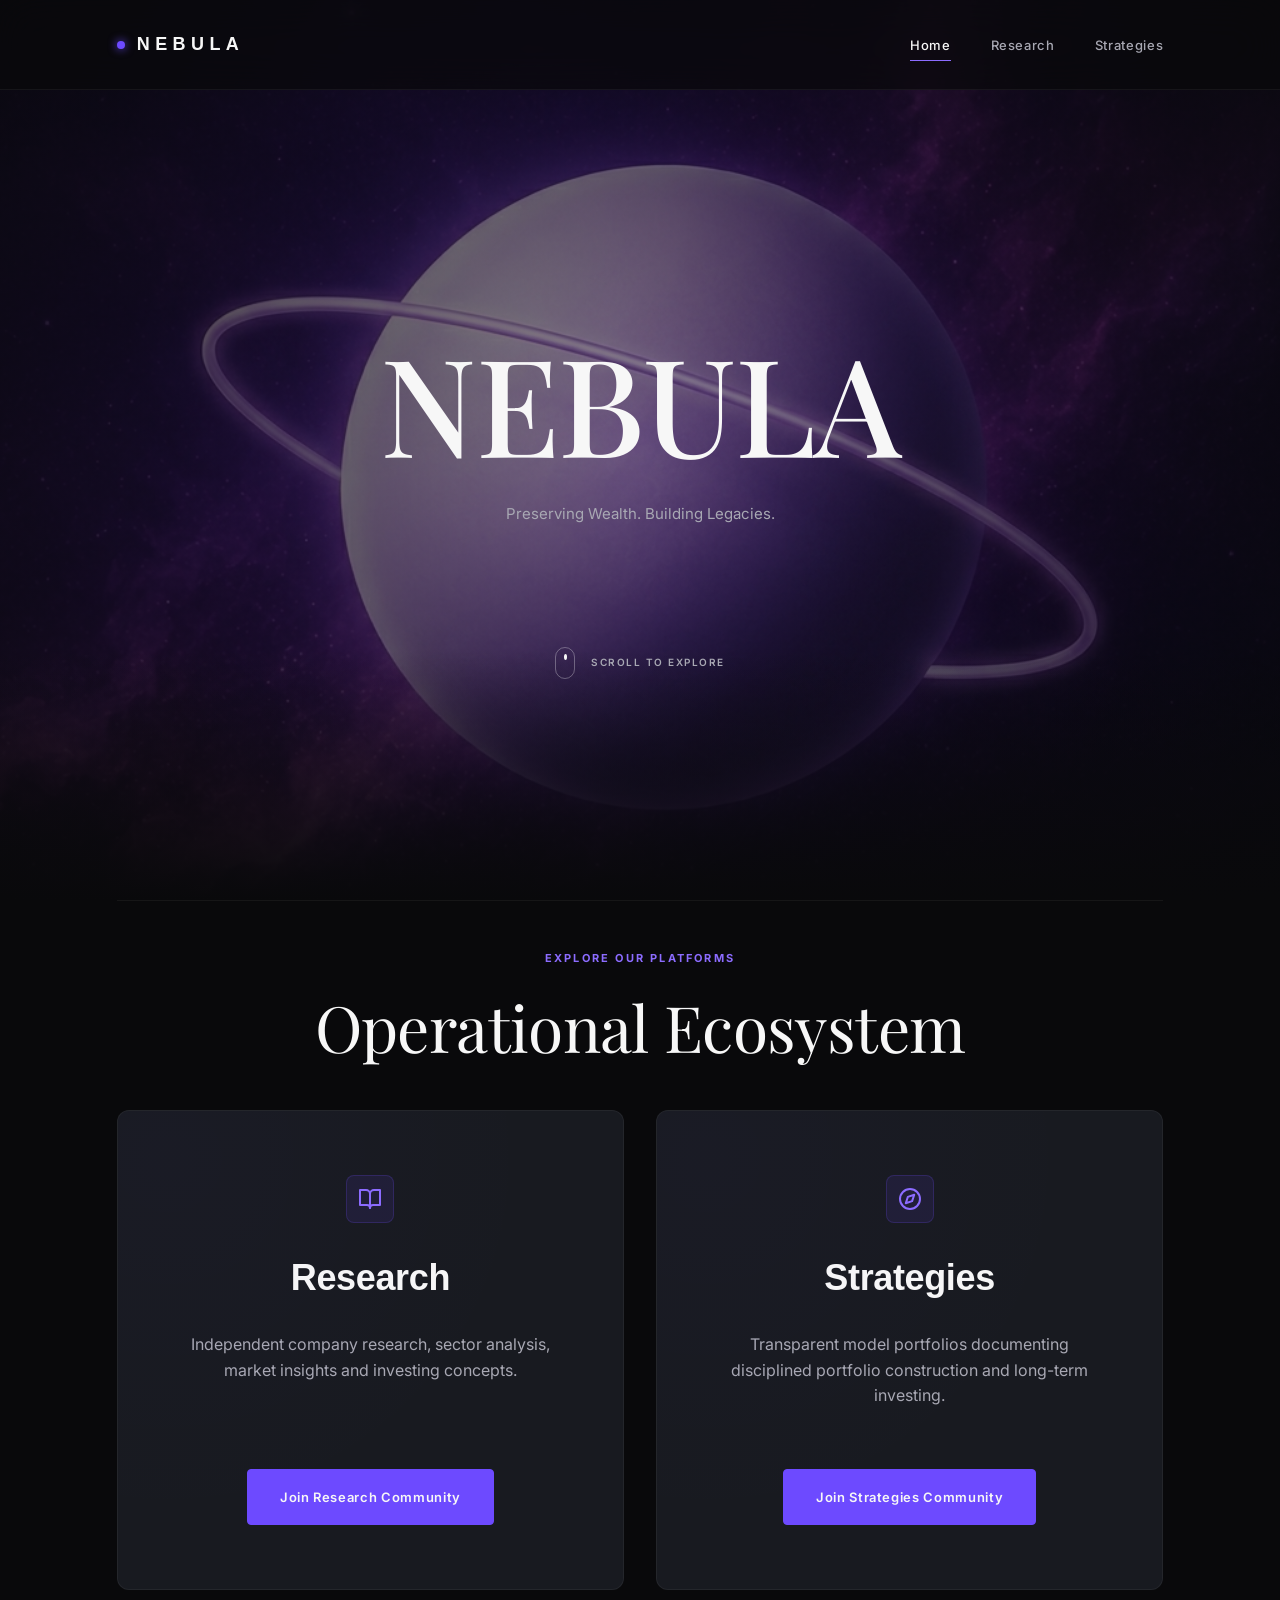
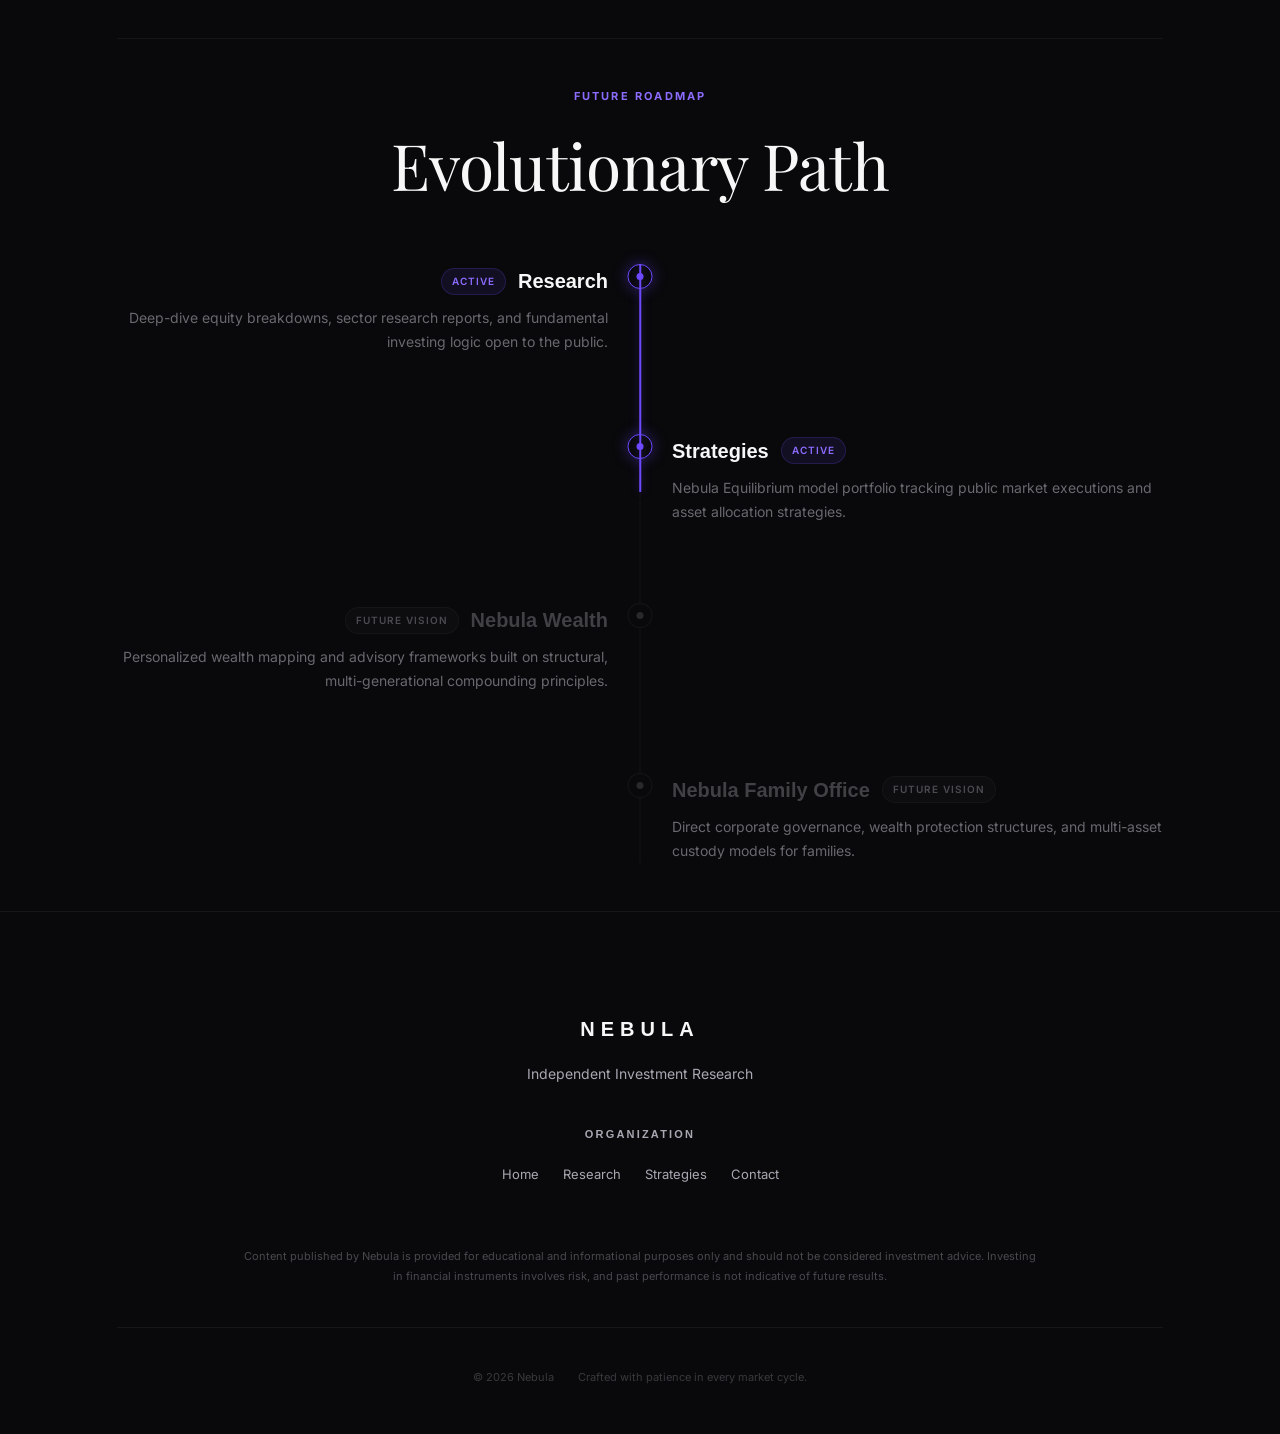
==== commit 2795b5f4: "Add files via upload" ====
--- a/index.html
+++ b/index.html
@@ -4,2573 +4,291 @@
 <head>
   <meta charset="UTF-8" />
   <meta name="viewport" content="width=device-width, initial-scale=1.0" />
-  <title>Nebula — Where Discipline Builds Wealth | Research-Driven Asset Management</title>
-  <meta name="description" content="Nebula is a premier research-driven platform for active multi-asset investing. Explore evidence-based strategies, real-time performance benchmarks, and disciplined portfolio management for the modern investor.">
-  <meta name="keywords" content="Nebula, Multi-asset investing, Portfolio management, Mutual funds, Equity research, Financial discipline, Nifty 50 benchmark">
-  
+  <title>Nebula — Independent Investment Research</title>
+
+  <!-- SEO Meta Tags -->
+  <meta name="description"
+    content="Nebula is an independent investment research organization documenting disciplined investing through research and transparent model portfolio strategies." />
+  <meta name="keywords"
+    content="Nebula, Investment Research, Model Portfolios, Disciplined Investing, Long-Term Portfolio, Equity Research, Market Insights" />
+  <meta name="author" content="Nebula" />
+
   <!-- Open Graph / Facebook -->
-  <meta property="og:type" content="website">
-  <meta property="og:url" content="https://nebula.investing/">
-  <meta property="og:title" content="Nebula — Where Discipline Builds Wealth">
-  <meta property="og:description" content="A research-driven approach to multi-asset investing and compounding for the modern era.">
-  <meta property="og:image" content="logo_nebula.png">
+  <meta property="og:type" content="website" />
+  <meta property="og:url" content="https://nebula.investing/" />
+  <meta property="og:title" content="Nebula — Independent Investment Research" />
+  <meta property="og:description"
+    content="Documenting disciplined investing through transparent research and model portfolio strategies." />
+  <meta property="og:image" content="favicon/android-chrome-512x512.png" />
 
   <!-- Twitter -->
-  <meta property="twitter:card" content="summary_large_image">
-  <meta property="twitter:title" content="Nebula — Where Discipline Builds Wealth">
-  <meta property="twitter:description" content="Active multi-asset allocation for consistent wealth creation.">
-  <link rel="preconnect" href="https://fonts.googleapis.com">
-  <link rel="preconnect" href="https://fonts.gstatic.com" crossorigin>
-  <link
-    href="https://fonts.googleapis.com/css2?family=DM+Serif+Display:ital@0;1&family=DM+Sans:ital,opsz,wght@0,9..40,300;0,9..40,400;0,9..40,500;0,9..40,600;1,9..40,300;1,9..40,400&display=swap"
-    rel="stylesheet">
-  <style>
-    /* ─────────────────────────────────────────
-   RESET & ROOT
-───────────────────────────────────────── */
-    *,
-    *::before,
-    *::after {
-      margin: 0;
-      padding: 0;
-      box-sizing: border-box;
-    }
-
-    html {
-      scroll-behavior: smooth;
-      font-size: 16px;
-    }
-
-    :root {
-      /* Palette */
-      --ink: #1a1624;
-      --ink-2: #3d3650;
-      --ink-3: #6b6580;
-      --ink-4: #9d98ae;
-      --ink-5: #c8c4d4;
-      --border: #e8e4f0;
-      --surface: #f4f2f8;
-      --bg: #faf9fc;
-      --white: #ffffff;
-      --accent: #6c3fd4;
-      --accent-2: #9070e8;
-      --accent-lt: #ede8fb;
-      --accent-mid: #d4c8f8;
-      --gold: #b99b5a;
-      --gold-lt: #f7f0e0;
-      --blue: #4a7fc1;
-      --blue-lt: #e4edf8;
-      --orange: #c4703a;
-      --orange-lt: #faeee5;
-
-      /* Typography scale */
-      --serif: 'DM Serif Display', Georgia, serif;
-      --sans: 'DM Sans', system-ui, sans-serif;
-
-      /* Spacing */
-      --max: 1120px;
-      --pad: clamp(24px, 5vw, 80px);
-
-      /* Shadows */
-      --shadow-xs: 0 1px 3px rgba(26, 22, 36, .05), 0 1px 2px rgba(26, 22, 36, .04);
-      --shadow-sm: 0 4px 12px rgba(26, 22, 36, .06), 0 1px 4px rgba(26, 22, 36, .04);
-      --shadow-md: 0 8px 32px rgba(26, 22, 36, .08), 0 2px 8px rgba(26, 22, 36, .04);
-      --shadow-lg: 0 20px 60px rgba(26, 22, 36, .10), 0 4px 16px rgba(26, 22, 36, .05);
-      --shadow-hero: 0 32px 80px rgba(108, 63, 212, .12), 0 8px 24px rgba(108, 63, 212, .06);
-    }
-
-    body {
-      background: var(--bg);
-      color: var(--ink);
-      font-family: var(--sans);
-      line-height: 1.6;
-      -webkit-font-smoothing: antialiased;
-    }
-
-    /* ─────────────────────────────────────────
-   UTILITY
-───────────────────────────────────────── */
-    .wrap {
-      max-width: var(--max);
-      margin: 0 auto;
-      padding: 0 var(--pad);
-    }
-
-    .tag {
-      display: inline-flex;
-      align-items: center;
-      gap: 7px;
-      font-family: var(--sans);
-      font-size: 11px;
-      font-weight: 600;
-      letter-spacing: .1em;
-      text-transform: uppercase;
-      color: var(--accent);
-      background: var(--accent-lt);
-      padding: 5px 12px;
-      border-radius: 99px;
-      border: 1px solid var(--accent-mid);
-    }
-
-    .tag::before {
-      content: '';
-      width: 5px;
-      height: 5px;
-      border-radius: 50%;
-      background: var(--accent);
-      opacity: .6;
-    }
-
-    /* ─────────────────────────────────────────
-   NAVBAR
-───────────────────────────────────────── */
-    nav {
-      position: fixed;
-      top: 0;
-      left: 0;
-      right: 0;
-      z-index: 900;
-      height: 60px;
-      background: rgba(250, 249, 252, .88);
-      backdrop-filter: blur(20px);
-      -webkit-backdrop-filter: blur(20px);
-      border-bottom: 1px solid var(--border);
-      display: flex;
-      align-items: center;
-    }
-
-    .nav-inner {
-      max-width: var(--max);
-      width: 100%;
-      margin: 0 auto;
-      padding: 0 var(--pad);
-      display: flex;
-      align-items: center;
-      justify-content: space-between;
-    }
-
-    .nav-logo {
-      font-family: var(--serif);
-      font-size: 20px;
-      color: var(--ink);
-      text-decoration: none;
-      letter-spacing: -.3px;
-      display: flex;
-      align-items: center;
-      gap: 9px;
-    }
-
-    .nav-logo span {
-      color: var(--accent);
-    }
-
-    .nav-logo-img {
-      height: 32px;
-      width: 32px;
-      display: block;
-      flex-shrink: 0;
-      border-radius: 50%;
-      object-fit: cover;
-      object-position: center;
-      filter: drop-shadow(0 0 5px rgba(108, 63, 212, .5));
-      transition: filter .22s;
-    }
-
-    .nav-logo:hover .nav-logo-img {
-      filter: drop-shadow(0 0 10px rgba(108, 63, 212, .75));
-    }
-
-    .nav-links {
-      display: flex;
-      gap: 4px;
-      list-style: none;
-    }
-
-    .nav-links a {
-      font-size: 13px;
-      font-weight: 500;
-      color: var(--ink-3);
-      text-decoration: none;
-      padding: 7px 14px;
-      border-radius: 8px;
-      transition: background .18s, color .18s;
-    }
-
-    .nav-links a:hover {
-      background: var(--surface);
-      color: var(--ink);
-    }
-
-    .nav-links a.active {
-      color: var(--accent);
-      background: var(--accent-lt);
-    }
-
-    .nav-cta {
-      font-size: 13px;
-      font-weight: 600;
-      color: var(--white);
-      background: var(--accent);
-      text-decoration: none;
-      padding: 8px 20px;
-      border-radius: 10px;
-      transition: background .2s, box-shadow .2s, transform .2s;
-      box-shadow: 0 2px 10px rgba(108, 63, 212, .3);
-    }
-
-    .nav-cta:hover {
-      background: var(--accent-2);
-      box-shadow: 0 4px 18px rgba(108, 63, 212, .4);
-      transform: translateY(-1px);
-    }
-
-    /* ─────────────────────────────────────────
-   PAGE LAYOUT
-───────────────────────────────────────── */
-    main {
-      padding-top: 60px;
-    }
-
-    @media (max-width: 480px) {
-      main {
-        padding-top: 56px;
-      }
-    }
-
-    /* ─────────────────────────────────────────
-   HERO
-───────────────────────────────────────── */
-    .hero {
-      padding: clamp(60px, 8vw, 120px) var(--pad) 0;
-      max-width: var(--max);
-      margin: 0 auto;
-    }
-
-    .hero-card {
-      border-radius: 28px;
-      background:
-        radial-gradient(ellipse 80% 60% at 70% 110%, rgba(108, 63, 212, .10) 0%, transparent 70%),
-        radial-gradient(ellipse 50% 50% at 15% -10%, rgba(144, 112, 232, .08) 0%, transparent 60%),
-        linear-gradient(160deg, #f9f7ff 0%, #fdfcff 40%, #f5f2fd 100%);
-      border: 1px solid var(--border);
-      box-shadow: var(--shadow-hero);
-      padding: clamp(48px, 6vw, 88px) clamp(32px, 5vw, 80px);
-      display: grid;
-      grid-template-columns: 1fr 1fr;
-      gap: 48px;
-      align-items: center;
-      overflow: visible;
-      position: relative;
-    }
-
-    /* Decorative soft arc */
-    .hero-card::before {
-      content: '';
-      position: absolute;
-      width: 500px;
-      height: 500px;
-      border-radius: 50%;
-      border: 1px solid rgba(108, 63, 212, .08);
-      right: -120px;
-      top: -200px;
-      pointer-events: none;
-    }
-
-    .hero-card::after {
-      content: '';
-      position: absolute;
-      width: 300px;
-      height: 300px;
-      border-radius: 50%;
-      border: 1px solid rgba(108, 63, 212, .06);
-      right: 40px;
-      top: -100px;
-      pointer-events: none;
-    }
-
-    .hero-left {
-      animation: rise .8s cubic-bezier(.22, 1, .36, 1) both;
-      display: flex;
-      flex-direction: column;
-    }
-
-    .hero-tag {
-      margin-bottom: 20px;
-    }
-
-    .hero-h1 {
-      font-family: var(--serif);
-      font-size: clamp(36px, 5vw, 62px);
-      line-height: 1.07;
-      letter-spacing: -.5px;
-      color: var(--ink);
-      margin-bottom: 20px;
-    }
-
-    .hero-h1 em {
-      font-style: italic;
-      color: var(--accent);
-    }
-
-    .hero-sub {
-      font-size: clamp(15px, 1.6vw, 17px);
-      font-weight: 300;
-      color: var(--ink-3);
-      line-height: 1.75;
-      max-width: 420px;
-      margin-bottom: 36px;
-    }
-
-    .hero-cta {
-      display: inline-flex;
-      align-items: center;
-      gap: 10px;
-      background: var(--ink);
-      color: var(--white);
-      font-family: var(--sans);
-      font-size: 15px;
-      font-weight: 600;
-      padding: 14px 28px;
-      border-radius: 14px;
-      text-decoration: none;
-      box-shadow: var(--shadow-md);
-      transition: background .2s, transform .22s cubic-bezier(.22, 1, .36, 1), box-shadow .2s;
-    }
-
-    .hero-cta:hover {
-      background: var(--accent);
-      box-shadow: 0 8px 32px rgba(108, 63, 212, .28);
-      transform: translateY(-2px);
-    }
-
-    .hero-cta svg {
-      width: 16px;
-      height: 16px;
-      transition: transform .2s;
-    }
-
-    .hero-cta:hover svg {
-      transform: translateX(3px);
-    }
-
-    /* Hero right — planet scene */
-    .hero-right {
-      display: flex;
-      flex-direction: column;
-      align-items: center;
-      justify-content: center;
-      animation: rise .8s .12s cubic-bezier(.22, 1, .36, 1) both;
-      position: relative;
-    }
-
-    @keyframes planet-float {
-
-      0%,
-      100% {
-        transform: translateY(0px);
-      }
-
-      50% {
-        transform: translateY(-12px);
-      }
-    }
-
-    @keyframes moon-orbit {
-      from {
-        transform: rotate(0deg) translateX(90px) rotate(0deg);
-      }
-
-      to {
-        transform: rotate(360deg) translateX(90px) rotate(-360deg);
-      }
-    }
-
-    @keyframes star-twinkle {
-
-      0%,
-      100% {
-        opacity: .7;
-        transform: scale(1);
-      }
-
-      50% {
-        opacity: .15;
-        transform: scale(.4);
-      }
-    }
-
-    @keyframes nebula-drift {
-
-      0%,
-      100% {
-        opacity: .5;
-        transform: translate(-50%, -50%) scale(1);
-      }
-
-      50% {
-        opacity: .75;
-        transform: translate(-50%, -50%) scale(1.06);
-      }
-    }
-
-    .planet-scene {
-      position: relative;
-      width: 300px;
-      height: 300px;
-      display: flex;
-      align-items: center;
-      justify-content: center;
-      overflow: visible;
-      /* Force GPU layer on mobile */
-      -webkit-transform: translateZ(0);
-      transform: translateZ(0);
-    }
-
-    /* Ambient nebula glow behind */
-    .planet-scene::before {
-      content: '';
-      position: absolute;
-      width: 260px;
-      height: 260px;
-      border-radius: 50%;
-      background: radial-gradient(circle,
-          rgba(108, 63, 212, .22) 0%,
-          rgba(144, 112, 232, .12) 40%,
-          transparent 70%);
-      top: 50%;
-      left: 50%;
-      transform: translate(-50%, -50%);
-      animation: nebula-drift 8s ease-in-out infinite;
-      filter: blur(24px);
-      pointer-events: none;
-    }
-
-    .planet-svg-wrap {
-      animation: planet-float 6s ease-in-out infinite;
-      position: relative;
-      z-index: 2;
-      /* Use will-change for GPU compositing on mobile */
-      will-change: transform;
-      /* Simplified shadow — heavy drop-shadow kills mobile perf */
-      filter: drop-shadow(0 12px 32px rgba(108, 63, 212, .28));
-    }
-
-    /* Moon */
-    .planet-moon {
-      position: absolute;
-      z-index: 3;
-      width: 22px;
-      height: 22px;
-      border-radius: 50%;
-      background: radial-gradient(circle at 38% 32%, #f0ecff 0%, #c4b8e8 45%, #8e7ec4 100%);
-      box-shadow: inset -3px -2px 6px rgba(0, 0, 0, .18), 0 2px 10px rgba(108, 63, 212, .25);
-      animation: moon-orbit 14s linear infinite;
-      top: 50%;
-      left: 50%;
-      transform-origin: 0 0;
-    }
-
-    /* Floating micro-stars */
-    .pstar {
-      position: absolute;
-      border-radius: 50%;
-      background: var(--accent);
-      animation: star-twinkle var(--dur, 2.5s) ease-in-out infinite;
-      animation-delay: var(--del, 0s);
-    }
-
-    /* Stat badges floating around planet */
-    .planet-badge {
-      position: absolute;
-      z-index: 4;
-      background: rgba(255, 255, 255, .92);
-      border: 1px solid var(--border);
-      border-radius: 12px;
-      padding: 8px 14px;
-      box-shadow: var(--shadow-sm);
-      backdrop-filter: blur(8px);
-      display: flex;
-      align-items: center;
-      gap: 8px;
-      white-space: nowrap;
-    }
-
-    .planet-badge-val {
-      font-family: var(--serif);
-      font-size: 18px;
-      color: var(--ink);
-      line-height: 1;
-    }
-
-    .planet-badge-label {
-      font-size: 10px;
-      font-weight: 600;
-      letter-spacing: .07em;
-      text-transform: uppercase;
-      color: var(--ink-4);
-      line-height: 1.3;
-    }
-
-    .pb-dot {
-      width: 8px;
-      height: 8px;
-      border-radius: 50%;
-      flex-shrink: 0;
-    }
-
-    .planet-badge.pb-1 {
-      bottom: 18px;
-      left: -20px;
-      animation: planet-float 6s 1s ease-in-out infinite;
-    }
-
-    .planet-badge.pb-2 {
-      top: 30px;
-      right: -16px;
-      animation: planet-float 7.5s .4s ease-in-out infinite;
-    }
-
-    .planet-badge.pb-3 {
-      top: 50%;
-      right: -30px;
-      transform: translateY(-50%);
-      animation: planet-float 8s 2s ease-in-out infinite;
-    }
-
-    /* ─────────────────────────────────────────
-   TRUST STRIP
-───────────────────────────────────────── */
-    .trust-strip {
-      padding: clamp(48px, 6vw, 80px) var(--pad);
-      max-width: var(--max);
-      margin: 0 auto;
-      display: grid;
-      grid-template-columns: repeat(4, 1fr);
-      gap: 16px;
-    }
-
-    .trust-pill {
-      background: var(--white);
-      border: 1px solid var(--border);
-      border-radius: 16px;
-      padding: 22px 20px;
-      display: flex;
-      align-items: center;
-      gap: 14px;
-      box-shadow: var(--shadow-xs);
-      transition: transform .22s cubic-bezier(.22, 1, .36, 1), box-shadow .22s, border-color .22s;
-    }
-
-    .trust-pill:hover {
-      transform: translateY(-3px);
-      box-shadow: var(--shadow-sm);
-      border-color: var(--accent-mid);
-    }
-
-    .trust-pill-icon {
-      width: 40px;
-      height: 40px;
-      border-radius: 12px;
-      flex-shrink: 0;
-      display: flex;
-      align-items: center;
-      justify-content: center;
-      font-size: 18px;
-      background: var(--accent-lt);
-    }
-
-    .trust-pill-text {
-      font-size: 13px;
-      font-weight: 600;
-      color: var(--ink-2);
-    }
-
-    /* ─────────────────────────────────────────
-   SECTION LABELS
-───────────────────────────────────────── */
-    .section-label {
-      font-size: 11px;
-      font-weight: 700;
-      letter-spacing: .12em;
-      text-transform: uppercase;
-      color: var(--accent);
-      margin-bottom: 12px;
-      display: block;
-    }
-
-    /* ─────────────────────────────────────────
-   OUR STRATEGIES ACCORDION
-───────────────────────────────────────── */
-    .strategies-section {
-      padding: clamp(72px, 7vw, 108px) var(--pad);
-      max-width: var(--max);
-      margin: 0 auto;
-      border-top: 1px solid var(--border);
-    }
-
-    .strategies-header {
-      display: flex;
-      align-items: flex-end;
-      justify-content: space-between;
-      flex-wrap: wrap;
-      gap: 16px;
-      margin-bottom: 52px;
-    }
-
-    .strategies-header-left {}
-
-    .strategies-count {
-      font-size: 12px;
-      font-weight: 600;
-      color: var(--ink-4);
-      letter-spacing: .06em;
-      padding: 6px 14px;
-      border-radius: 99px;
-      background: var(--surface);
-      border: 1px solid var(--border);
-    }
-
-    /* Fund list */
-    .fund-list {
-      display: flex;
-      flex-direction: column;
-      gap: 12px;
-    }
-
-    /* Each fund item */
-    .fund-item {
-      background: var(--white);
-      border: 1.5px solid var(--border);
-      border-radius: 20px;
-      overflow: hidden;
-      transition: border-color .25s, box-shadow .25s;
-    }
-
-    .fund-item.is-open {
-      border-color: var(--accent-mid);
-      box-shadow: 0 4px 24px rgba(108, 63, 212, .08), 0 1px 4px rgba(108, 63, 212, .04);
-    }
-
-    .fund-item.is-soon {
-      opacity: .65;
-    }
-
-    /* Trigger row */
-    .fund-trigger {
-      width: 100%;
-      background: none;
-      border: none;
-      cursor: pointer;
-      display: flex;
-      align-items: center;
-      padding: 22px 28px;
-      gap: 16px;
-      text-align: left;
-      transition: background .18s;
-    }
-
-    .fund-item.is-soon .fund-trigger {
-      cursor: default;
-    }
-
-    .fund-trigger:hover:not(:disabled) {
-      background: var(--surface);
-    }
-
-    .fund-item.is-open .fund-trigger {
-      background: var(--accent-lt);
-    }
-
-    .fund-trigger-icon {
-      width: 44px;
-      height: 44px;
-      border-radius: 13px;
-      flex-shrink: 0;
-      display: flex;
-      align-items: center;
-      justify-content: center;
-      font-size: 20px;
-      background: var(--surface);
-      border: 1px solid var(--border);
-      transition: background .2s, border-color .2s;
-    }
-
-    .fund-item.is-open .fund-trigger-icon {
-      background: rgba(108, 63, 212, .1);
-      border-color: var(--accent-mid);
-    }
-
-    .fund-trigger-meta {
-      flex: 1;
-      min-width: 0;
-    }
-
-    .fund-trigger-name {
-      font-family: var(--serif);
-      font-size: 19px;
-      color: var(--ink);
-      line-height: 1.2;
-      letter-spacing: -.2px;
-      transition: color .2s;
-    }
-
-    .fund-item.is-open .fund-trigger-name {
-      color: var(--accent);
-    }
-
-    .fund-trigger-sub {
-      font-size: 12px;
-      font-weight: 500;
-      color: var(--ink-4);
-      margin-top: 3px;
-      letter-spacing: .01em;
-    }
-
-    .fund-soon-badge {
-      font-size: 10px;
-      font-weight: 700;
-      letter-spacing: .1em;
-      text-transform: uppercase;
-      color: var(--ink-4);
-      background: var(--surface);
-      border: 1px solid var(--border);
-      padding: 4px 10px;
-      border-radius: 99px;
-      flex-shrink: 0;
-    }
-
-    .fund-arrow {
-      width: 32px;
-      height: 32px;
-      border-radius: 50%;
-      flex-shrink: 0;
-      display: flex;
-      align-items: center;
-      justify-content: center;
-      background: var(--surface);
-      border: 1px solid var(--border);
-      transition: transform .35s cubic-bezier(.22, 1, .36, 1), background .2s, border-color .2s;
-    }
-
-    .fund-item.is-open .fund-arrow {
-      transform: rotate(180deg);
-      background: var(--accent);
-      border-color: var(--accent);
-    }
-
-    .fund-arrow svg {
-      width: 14px;
-      height: 14px;
-      stroke: var(--ink-3);
-      transition: stroke .2s;
-    }
-
-    .fund-item.is-open .fund-arrow svg {
-      stroke: #fff;
-    }
-
-    /* Collapsible body */
-    .fund-body {
-      max-height: 0;
-      overflow: hidden;
-      transition: max-height .55s cubic-bezier(.22, 1, .36, 1);
-    }
-
-    .fund-item.is-open .fund-body {
-      max-height: 1200px;
-      /* generous enough for all content */
-    }
-
-    .fund-body-inner {
-      padding: 0 28px 32px;
-      border-top: 1px solid var(--border);
-    }
-
-    .fund-item.is-open .fund-body-inner {
-      border-color: var(--accent-mid);
-    }
-
-    /* Inner layout: description left, donut right */
-    .fund-content {
-      display: grid;
-      grid-template-columns: 1fr 1fr;
-      gap: clamp(28px, 4vw, 64px);
-      align-items: start;
-      padding-top: 28px;
-    }
-
-    /* Left: description + bullets */
-    .fund-desc-block {}
-
-    .fund-desc-label {
-      font-size: 10px;
-      font-weight: 700;
-      letter-spacing: .14em;
-      text-transform: uppercase;
-      color: var(--accent);
-      margin-bottom: 10px;
-      display: block;
-    }
-
-    .fund-desc-title {
-      font-family: var(--serif);
-      font-size: clamp(20px, 2.5vw, 30px);
-      line-height: 1.15;
-      letter-spacing: -.3px;
-      color: var(--ink);
-      margin-bottom: 14px;
-    }
-
-    .fund-desc-title em {
-      font-style: italic;
-      color: var(--accent);
-    }
-
-    .fund-desc-text {
-      font-size: 14px;
-      font-weight: 300;
-      color: var(--ink-3);
-      line-height: 1.8;
-      margin-bottom: 20px;
-    }
-
-    .fund-bullets {
-      list-style: none;
-      display: flex;
-      flex-direction: column;
-      gap: 9px;
-    }
-
-    .fund-bullets li {
-      display: flex;
-      align-items: flex-start;
-      gap: 9px;
-      font-size: 13px;
-      color: var(--ink-2);
-      line-height: 1.6;
-    }
-
-    .fund-bullet-dot {
-      width: 6px;
-      height: 6px;
-      border-radius: 50%;
-      background: var(--accent);
-      opacity: .65;
-      flex-shrink: 0;
-      margin-top: 7px;
-    }
-
-    /* Right: donut + legend */
-    .fund-visual-block {
-      display: flex;
-      flex-direction: column;
-      align-items: center;
-      gap: 20px;
-    }
-
-    /* Allocation cards inside fund */
-    .fund-alloc-grid {
-      display: grid;
-      grid-template-columns: repeat(4, 1fr);
-      gap: 10px;
-      width: 100%;
-      margin-top: 28px;
-    }
-
-    .fund-alloc-card {
-      border-radius: 16px;
-      padding: 18px 14px;
-      border: 1px solid var(--border);
-      display: flex;
-      flex-direction: column;
-      align-items: center;
-      gap: 6px;
-      transition: transform .22s cubic-bezier(.22, 1, .36, 1), box-shadow .22s;
-    }
-
-    .fund-alloc-card:hover {
-      transform: translateY(-3px);
-      box-shadow: var(--shadow-sm);
-    }
-
-    .fund-alloc-card.mf {
-      background: linear-gradient(140deg, #f6f2fe, #faf8ff);
-    }
-
-    .fund-alloc-card.ds {
-      background: linear-gradient(140deg, #eef4fd, #f5f9ff);
-    }
-
-    .fund-alloc-card.th {
-      background: linear-gradient(140deg, #fef4ed, #fff8f4);
-    }
-
-    .fund-alloc-card.gd {
-      background: linear-gradient(140deg, #fdf8ee, #fffdf5);
-    }
-
-    .fund-alloc-icon {
-      font-size: 18px;
-    }
-
-    .fund-alloc-pct {
-      font-family: var(--serif);
-      font-size: 26px;
-      line-height: 1;
-      letter-spacing: -1px;
-    }
-
-    .fund-alloc-card.mf .fund-alloc-pct {
-      color: var(--accent);
-    }
-
-    .fund-alloc-card.ds .fund-alloc-pct {
-      color: var(--blue);
-    }
-
-    .fund-alloc-card.th .fund-alloc-pct {
-      color: var(--orange);
-    }
-
-    .fund-alloc-card.gd .fund-alloc-pct {
-      color: var(--gold);
-    }
-
-    .fund-alloc-label {
-      font-size: 10px;
-      font-weight: 600;
-      color: var(--ink-3);
-      text-align: center;
-      line-height: 1.3;
-    }
-
-    .fund-alloc-bar-track {
-      width: 100%;
-      height: 2px;
-      background: rgba(0, 0, 0, .06);
-      border-radius: 99px;
-      overflow: hidden;
-      margin-top: 2px;
-    }
-
-    .fund-alloc-bar-fill {
-      height: 100%;
-      border-radius: 99px;
-      width: 0%;
-      transition: width 1s .2s cubic-bezier(.22, 1, .36, 1);
-    }
-
-    .fund-alloc-card.mf .fund-alloc-bar-fill {
-      background: var(--accent);
-    }
-
-    .fund-alloc-card.ds .fund-alloc-bar-fill {
-      background: var(--blue);
-    }
-
-    .fund-alloc-card.th .fund-alloc-bar-fill {
-      background: var(--orange);
-    }
-
-    .fund-alloc-card.gd .fund-alloc-bar-fill {
-      background: var(--gold);
-    }
-
-    /* Disclaimer inside fund */
-    .fund-disclaimer {
-      margin-top: 20px;
-      font-size: 11px;
-      color: var(--ink-4);
-      display: flex;
-      align-items: center;
-      gap: 7px;
-      padding: 10px 16px;
-      border-radius: 10px;
-      background: var(--surface);
-      border: 1px solid var(--border);
-    }
-
-    .fund-disclaimer-i {
-      width: 16px;
-      height: 16px;
-      border-radius: 50%;
-      flex-shrink: 0;
-      background: var(--gold-lt);
-      border: 1px solid rgba(185, 155, 90, .3);
-      display: flex;
-      align-items: center;
-      justify-content: center;
-      font-size: 9px;
-      color: var(--gold);
-      font-weight: 700;
-    }
-
-    /* ── Mobile hamburger ── */
-    .nav-hamburger {
-      display: none;
-      flex-direction: column;
-      justify-content: center;
-      align-items: center;
-      gap: 5px;
-      width: 36px;
-      height: 36px;
-      border-radius: 9px;
-      background: var(--surface);
-      border: 1px solid var(--border);
-      cursor: pointer;
-      padding: 0;
-      flex-shrink: 0;
-      transition: background .18s, border-color .18s;
-    }
-
-    .nav-hamburger:hover {
-      background: var(--accent-lt);
-      border-color: var(--accent-mid);
-    }
-
-    .nav-hamburger span {
-      display: block;
-      width: 16px;
-      height: 1.5px;
-      background: var(--ink-2);
-      border-radius: 99px;
-      transition: transform .28s cubic-bezier(.22, 1, .36, 1), opacity .2s;
-    }
-
-    .nav-hamburger.is-open span:nth-child(1) {
-      transform: translateY(6.5px) rotate(45deg);
-    }
-
-    .nav-hamburger.is-open span:nth-child(2) {
-      opacity: 0;
-    }
-
-    .nav-hamburger.is-open span:nth-child(3) {
-      transform: translateY(-6.5px) rotate(-45deg);
-    }
-
-    /* Mobile nav drawer */
-    .mobile-nav {
-      position: fixed;
-      top: 56px;
-      left: 0;
-      right: 0;
-      z-index: 800;
-      background: rgba(250, 249, 252, .97);
-      backdrop-filter: blur(20px);
-      border-bottom: 1px solid var(--border);
-      max-height: 0;
-      overflow: hidden;
-      transition: max-height .38s cubic-bezier(.22, 1, .36, 1);
-    }
-
-    .mobile-nav.is-open {
-      max-height: 300px;
-    }
-
-    .mobile-nav-inner {
-      padding: 12px 16px 20px;
-      display: flex;
-      flex-direction: column;
-      gap: 4px;
-    }
-
-    .mobile-nav-inner a {
-      display: block;
-      text-decoration: none;
-      font-size: 15px;
-      font-weight: 600;
-      color: var(--ink-2);
-      padding: 12px 14px;
-      border-radius: 11px;
-      transition: background .18s, color .18s;
-    }
-
-    .mobile-nav-inner a:hover {
-      background: var(--surface);
-      color: var(--ink);
-    }
-
-    .mobile-nav-inner a.ig-link {
-      margin-top: 6px;
-      background: linear-gradient(135deg, var(--accent), var(--accent-2));
-      color: white;
-      text-align: center;
-    }
-
-    .mobile-nav-inner a.ig-link:hover {
-      opacity: .9;
-      background: linear-gradient(135deg, var(--accent), var(--accent-2));
-    }
-
-    @media (max-width: 768px) {
-      .nav-hamburger {
-        display: flex;
-      }
-
-      .nav-cta {
-        display: none;
-      }
-    }
-
-    .donut-wrap {
-      display: flex;
-      flex-direction: column;
-      align-items: center;
-      gap: 20px;
-      width: 100%;
-    }
-
-    .donut-svg {
-      width: 200px;
-      height: 200px;
-      filter: drop-shadow(0 6px 18px rgba(108, 63, 212, .10));
-    }
-
-    .donut-seg {
-      fill: none;
-      stroke-width: 44;
-      stroke-dasharray: 0 452;
-      transition: stroke-dasharray 1.2s cubic-bezier(.22, 1, .36, 1), opacity .2s;
-      cursor: pointer;
-    }
-
-    .donut-seg:hover {
-      opacity: .75;
-    }
-
-    .donut-center-group {
-      pointer-events: none;
-    }
-
-    .donut-center-pct {
-      font-family: 'DM Serif Display', serif;
-      font-size: 26px;
-      fill: #1a1624;
-      text-anchor: middle;
-      dominant-baseline: middle;
-      transition: fill .2s;
-    }
-
-    .donut-center-label {
-      font-size: 10px;
-      fill: #9d98ae;
-      text-anchor: middle;
-      font-family: 'DM Sans', sans-serif;
-      font-weight: 600;
-      letter-spacing: .06em;
-      text-transform: uppercase;
-    }
-
-    .donut-legend {
-      display: flex;
-      flex-direction: column;
-      gap: 8px;
-      width: 100%;
-    }
-
-    .legend-row {
-      display: flex;
-      align-items: center;
-      gap: 10px;
-      cursor: pointer;
-      padding: 7px 10px;
-      border-radius: 10px;
-      border: 1px solid transparent;
-      transition: background .18s, border-color .18s;
-    }
-
-    .legend-row:hover {
-      background: var(--surface);
-      border-color: var(--border);
-    }
-
-    .legend-swatch {
-      width: 11px;
-      height: 11px;
-      border-radius: 3px;
-      flex-shrink: 0;
-    }
-
-    .legend-row-name {
-      font-size: 12px;
-      font-weight: 600;
-      color: var(--ink-2);
-      flex: 1;
-    }
-
-    .legend-row-pct {
-      font-family: var(--serif);
-      font-size: 15px;
-      color: var(--ink);
-    }
-
-
-    /* ─────────────────────────────────────────
-   EMAIL CAPTURE
-───────────────────────────────────────── */
-    .orbit {
-      padding: clamp(40px, 6vw, 80px) var(--pad) clamp(60px, 8vw, 112px);
-      max-width: var(--max);
-      margin: 0 auto;
-    }
-
-    .orbit-card {
-      border-radius: 28px;
-      background:
-        radial-gradient(ellipse 70% 80% at 100% 110%, rgba(108, 63, 212, .08) 0%, transparent 65%),
-        linear-gradient(150deg, var(--accent-lt) 0%, var(--white) 50%, #fdf8ff 100%);
-      border: 1px solid var(--accent-mid);
-      box-shadow: var(--shadow-md);
-      padding: clamp(48px, 6vw, 80px) clamp(36px, 5vw, 80px);
-      display: grid;
-      grid-template-columns: 1fr 1fr;
-      gap: 48px;
-      align-items: center;
-      overflow: hidden;
-      position: relative;
-    }
-
-    .orbit-card::before {
-      content: '';
-      position: absolute;
-      width: 400px;
-      height: 400px;
-      border-radius: 50%;
-      border: 1.5px solid rgba(108, 63, 212, .09);
-      right: -80px;
-      bottom: -160px;
-      pointer-events: none;
-    }
-
-    .orbit-card::after {
-      content: '';
-      position: absolute;
-      width: 220px;
-      height: 220px;
-      border-radius: 50%;
-      border: 1px solid rgba(108, 63, 212, .07);
-      right: 80px;
-      bottom: -80px;
-      pointer-events: none;
-    }
-
-    .orbit-left {}
-
-    .orbit-h2 {
-      font-family: var(--serif);
-      font-size: clamp(28px, 4vw, 46px);
-      line-height: 1.1;
-      letter-spacing: -.4px;
-      color: var(--ink);
-      margin-bottom: 14px;
-    }
-
-    .orbit-h2 em {
-      font-style: italic;
-      color: var(--accent);
-    }
-
-    .orbit-sub {
-      font-size: 15px;
-      font-weight: 300;
-      color: var(--ink-3);
-      line-height: 1.75;
-    }
-
-    .orbit-right {
-      display: flex;
-      flex-direction: column;
-      gap: 14px;
-    }
-
-    .orbit-form-group {
-      display: flex;
-      flex-direction: column;
-      gap: 8px;
-    }
-
-    .orbit-label {
-      font-size: 12px;
-      font-weight: 600;
-      color: var(--ink-3);
-      letter-spacing: .04em;
-    }
-
-    .orbit-input {
-      width: 100%;
-      padding: 14px 18px;
-      border-radius: 12px;
-      border: 1.5px solid var(--border);
-      background: var(--white);
-      font-family: var(--sans);
-      font-size: 15px;
-      color: var(--ink);
-      box-shadow: var(--shadow-xs);
-      transition: border-color .2s, box-shadow .2s;
-      outline: none;
-    }
-
-    .orbit-input::placeholder {
-      color: var(--ink-5);
-    }
-
-    .orbit-input:focus {
-      border-color: var(--accent);
-      box-shadow: 0 0 0 3px rgba(108, 63, 212, .1), var(--shadow-xs);
-    }
-
-    .orbit-phone-wrap {
-      display: flex;
-      gap: 12px;
-    }
-
-    .orbit-country-code {
-      width: 100px;
-      padding: 0 12px;
-      border-radius: 12px;
-      border: 1.5px solid var(--border);
-      background: var(--white);
-      color: var(--ink);
-      font-family: var(--sans);
-      font-size: 14px;
-      cursor: pointer;
-      outline: none;
-      transition: border-color .2s, box-shadow .2s;
-    }
-
-    .orbit-country-code:focus {
-      border-color: var(--accent);
-      box-shadow: 0 0 0 3px rgba(108, 63, 212, .1);
-    }
-
-    .orbit-btn {
-      padding: 14px 28px;
-      border-radius: 12px;
-      border: none;
-      cursor: pointer;
-      font-family: var(--sans);
-      font-size: 15px;
-      font-weight: 600;
-      color: var(--white);
-      background: linear-gradient(135deg, var(--accent), var(--accent-2));
-      box-shadow: 0 4px 20px rgba(108, 63, 212, .3);
-      transition: transform .22s cubic-bezier(.22, 1, .36, 1), box-shadow .22s;
-      display: flex;
-      align-items: center;
-      justify-content: center;
-      gap: 10px;
-    }
-
-    .orbit-btn:hover {
-      transform: translateY(-2px);
-      box-shadow: 0 8px 32px rgba(108, 63, 212, .4);
-    }
-
-    .orbit-btn svg {
-      width: 16px;
-      height: 16px;
-    }
-
-    .orbit-note {
-      font-size: 11px;
-      color: var(--ink-4);
-      display: flex;
-      align-items: center;
-      gap: 6px;
-    }
-
-    .orbit-note::before {
-      content: '';
-      width: 14px;
-      height: 14px;
-      background: url("data:image/svg+xml,%3Csvg viewBox='0 0 16 16' fill='none' xmlns='http://www.w3.org/2000/svg'%3E%3Cpath d='M8 1a7 7 0 1 0 0 14A7 7 0 0 0 8 1zM7 5h2v4H7V5zm0 5h2v1.5H7V10z' fill='%239d98ae'/%3E%3C/svg%3E") center/contain no-repeat;
-      flex-shrink: 0;
-    }
-
-    /* ─────────────────────────────────────────
-   FOOTER — ENHANCED
-───────────────────────────────────────── */
-    footer {
-      border-top: 1px solid var(--border);
-      padding: clamp(40px, 5vw, 60px) var(--pad) 32px;
-      background: var(--white);
-    }
-
-    .footer-inner {
-      max-width: var(--max);
-      margin: 0 auto;
-      display: grid;
-      grid-template-columns: 1fr auto;
-      gap: 40px;
-      align-items: start;
-    }
-
-    .footer-brand {}
-
-    .footer-logo {
-      font-family: var(--serif);
-      font-size: 20px;
-      color: var(--ink);
-      margin-bottom: 10px;
-    }
-
-    .footer-logo span {
-      color: var(--accent);
-    }
-
-    .footer-disc {
-      font-size: 12px;
-      color: var(--ink-4);
-      max-width: 380px;
-      line-height: 1.7;
-    }
-
-    .footer-links-group {}
-
-    .footer-links-title {
-      font-size: 11px;
-      font-weight: 700;
-      letter-spacing: .1em;
-      text-transform: uppercase;
-      color: var(--ink-4);
-      margin-bottom: 14px;
-    }
-
-    .footer-links-list {
-      display: flex;
-      flex-direction: column;
-      gap: 10px;
-    }
-
-    .footer-link {
-      display: inline-flex;
-      align-items: center;
-      gap: 10px;
-      font-size: 13px;
-      font-weight: 500;
-      color: var(--ink-2);
-      text-decoration: none;
-      padding: 8px 14px;
-      border-radius: 10px;
-      border: 1px solid var(--border);
-      background: var(--surface);
-      transition: background .18s, border-color .18s, color .18s, transform .18s;
-      white-space: nowrap;
-    }
-
-    .footer-link:hover {
-      border-color: var(--accent-mid);
-      background: var(--accent-lt);
-      color: var(--accent);
-      transform: translateX(2px);
-    }
-
-    .footer-link-icon {
-      width: 28px;
-      height: 28px;
-      border-radius: 8px;
-      display: flex;
-      align-items: center;
-      justify-content: center;
-      flex-shrink: 0;
-      font-size: 14px;
-    }
-
-    .footer-link-icon svg {
-      width: 14px;
-      height: 14px;
-    }
-
-    .footer-link-icon--tg {
-      background: rgba(40, 140, 240, .1);
-      color: #28a8f0;
-    }
-
-    .footer-link-icon--li {
-      background: rgba(10, 102, 194, .1);
-      color: #0a66c2;
-    }
-
-    .footer-link-icon--em {
-      background: rgba(108, 63, 212, .1);
-      color: var(--accent);
-    }
-
-    /* ─────────────────────────────────────────
-   REPORTS TOGGLE (inside fund)
-───────────────────────────────────────── */
-    .reports-section {
-      margin-top: 20px;
-    }
-
-    .reports-link-btn {
-      display: flex;
-      align-items: center;
-      justify-content: space-between;
-      width: 100%;
-      background: var(--surface);
-      border: 1px solid var(--border);
-      border-radius: 12px;
-      padding: 10px 16px;
-      text-decoration: none;
-      color: inherit;
-      transition: background .18s, border-color .18s;
-    }
-
-    .reports-link-btn:hover {
-      background: var(--accent-lt);
-      border-color: var(--accent-mid);
-    }
-
-    .reports-link-label {
-      display: flex;
-      align-items: center;
-      gap: 7px;
-      font-size: 13px;
-      font-weight: 600;
-      color: var(--ink-2);
-    }
-
-    .reports-link-label svg {
-      color: var(--accent);
-    }
-
-    .reports-arrow {
-      color: var(--ink-4);
-      transition: transform .3s cubic-bezier(.22, 1, .36, 1);
-    }
-
-    .reports-link-btn:hover .reports-arrow {
-      transform: translateX(3px);
-    }
-
-    /* ─────────────────────────────────────────
-   HERO PLANET ON MOBILE (between text + CTA)
-───────────────────────────────────────── */
-    .hero-planet-mobile {
-      display: none;
-      /* hidden on desktop — planet shows in hero-right */
-    }
-
-    /* ─────────────────────────────────────────
-   ANIMATIONS
-───────────────────────────────────────── */
-    @keyframes rise {
-      from {
-        opacity: 0;
-        transform: translateY(24px);
-      }
-
-      to {
-        opacity: 1;
-        transform: translateY(0);
-      }
-    }
-
-    .reveal {
-      opacity: 0;
-      transform: translateY(20px);
-      transition: opacity .7s cubic-bezier(.22, 1, .36, 1), transform .7s cubic-bezier(.22, 1, .36, 1);
-    }
-
-    .reveal.visible {
-      opacity: 1;
-      transform: translateY(0);
-    }
-
-    /* ─────────────────────────────────────────
-   RESPONSIVE
-───────────────────────────────────────── */
-
-    /* ── Large desktop+tablet breakpoint ── */
-    @media (max-width: 860px) {
-
-      /* Hero: stack as single flex column so we can order children */
-      .hero-card {
-        display: flex;
-        flex-direction: column;
-      }
-
-      /* Make hero-left transparent to layout — its children join the flex flow */
-      .hero-left {
-        display: contents;
-      }
-
-      /* Assign explicit order to every direct + indirect child of hero-card */
-      .hero-tag {
-        order: 1;
-        margin-bottom: 16px;
-      }
-
-      .hero-h1 {
-        order: 2;
-      }
-
-      .hero-sub {
-        order: 3;
-        margin-bottom: 0;
-      }
-
-      /* Planet slot — sits between sub and CTA */
-      .hero-right {
-        order: 4;
-        display: flex;
-        justify-content: center;
-        padding: 20px 0 8px;
-      }
-
-      .hero-cta {
-        order: 5;
-        align-self: flex-start;
-      }
-
-      /* Remove the empty mobile slot div */
-      .hero-planet-mobile {
-        display: none;
-      }
-
-      .planet-scene {
-        width: 220px;
-        height: 220px;
-      }
-
-      .orbit-card {
-        grid-template-columns: 1fr;
-      }
-
-      .trust-strip {
-        grid-template-columns: 1fr 1fr;
-      }
-
-      .footer-inner {
-        grid-template-columns: 1fr;
-        gap: 28px;
-      }
-    }
-
-    @media (min-width: 861px) and (max-width: 1020px) {
-      .planet-scene {
-        width: 260px;
-        height: 260px;
-      }
-
-      .planet-scene .planet-svg-wrap svg {
-        width: 200px;
-        height: 184px;
-      }
-    }
-
-    /* ── Tablet ── */
-    @media (max-width: 768px) {
-      .nav-links {
-        display: none;
-      }
-
-      .nav-cta {
-        font-size: 12px;
-        padding: 7px 14px;
-      }
-
-      .hero {
-        padding: clamp(20px, 4vw, 40px) 20px 0;
-      }
-
-      .hero-card {
-        padding: 32px 22px;
-        gap: 12px;
-      }
-
-      .hero-h1 {
-        font-size: clamp(30px, 7vw, 48px);
-        letter-spacing: -1px;
-      }
-
-      .hero-sub {
-        font-size: 15px;
-      }
-
-      .hero-cta {
-        font-size: 14px;
-        padding: 12px 22px;
-        width: 100%;
-        justify-content: center;
-      }
-
-      /* Planet tablet */
-      .planet-scene {
-        width: 190px;
-        height: 190px;
-      }
-
-      .planet-scene .planet-svg-wrap svg {
-        width: 158px;
-        height: 144px;
-      }
-
-      .planet-moon {
-        width: 14px;
-        height: 14px;
-      }
-
-      .pb-1 {
-        bottom: 6px;
-        left: -6px;
-      }
-
-      .pb-2 {
-        top: 12px;
-        right: -4px;
-      }
-
-      .planet-badge {
-        padding: 5px 9px;
-      }
-
-      .planet-badge-val {
-        font-size: 13px;
-      }
-
-      .planet-badge-label {
-        font-size: 9px;
-      }
-
-      .trust-strip {
-        gap: 10px;
-        padding: 28px 20px;
-      }
-
-      .trust-pill {
-        padding: 14px 12px;
-        gap: 9px;
-      }
-
-      .trust-pill-icon {
-        width: 32px;
-        height: 32px;
-        font-size: 15px;
-      }
-
-      .trust-pill-text {
-        font-size: 12px;
-      }
-
-      .strategies-section {
-        padding: 56px 20px;
-      }
-
-      .strategies-header {
-        flex-direction: column;
-        align-items: flex-start;
-        gap: 8px;
-      }
-
-      .fund-trigger {
-        padding: 17px 16px;
-        gap: 12px;
-      }
-
-      .fund-trigger-name {
-        font-size: 16px;
-      }
-
-      .fund-body-inner {
-        padding: 0 16px 24px;
-      }
-
-      .fund-content {
-        grid-template-columns: 1fr;
-        gap: 24px;
-      }
-
-      .fund-desc-title {
-        font-size: 22px;
-      }
-
-      /* Donut tablet: side by side */
-      .donut-wrap {
-        flex-direction: row;
-        align-items: center;
-        gap: 20px;
-      }
-
-      .donut-svg {
-        width: 150px;
-        height: 150px;
-        flex-shrink: 0;
-      }
-
-      .orbit {
-        padding: 40px 20px 60px;
-      }
-
-      .orbit-card {
-        padding: 30px 22px;
-        gap: 24px;
-      }
-
-      .orbit-h2 {
-        font-size: clamp(24px, 5vw, 36px);
-      }
-
-      footer {
-        padding: 40px 20px 28px;
-      }
-
-      .footer-inner {
-        gap: 24px;
-      }
-
-      .footer-disc {
-        max-width: 100%;
-      }
-
-      .footer-links-list {
-        flex-direction: row;
-        flex-wrap: wrap;
-        gap: 8px;
-      }
-    }
-
-    /* ── Mobile ── */
-    @media (max-width: 480px) {
-      :root {
-        --pad: 16px;
-      }
-
-      nav {
-        height: 56px;
-      }
-
-      .nav-inner {
-        padding: 0 16px;
-      }
-
-      .nav-logo {
-        font-size: 17px;
-      }
-
-      .nav-logo-img {
-        width: 26px;
-        height: 26px;
-      }
-
-      .nav-cta {
-        font-size: 11px;
-        padding: 6px 12px;
-        border-radius: 8px;
-      }
-
-      .hero {
-        padding: 14px 16px 0;
-      }
-
-      .hero-card {
-        padding: 24px 16px;
-        border-radius: 20px;
-        gap: 10px;
-      }
-
-      .hero-h1 {
-        font-size: clamp(26px, 8vw, 36px);
-        letter-spacing: -.5px;
-        margin-bottom: 10px;
-      }
-
-      .hero-sub {
-        font-size: 14px;
-      }
-
-      .hero-cta {
-        font-size: 13px;
-        padding: 12px 18px;
-        border-radius: 11px;
-        width: 100%;
-        margin-top: 2px;
-      }
-
-      .tag {
-        font-size: 10px;
-        padding: 4px 10px;
-      }
-
-      /* Planet mobile */
-      .hero-right {
-        padding: 14px 0 2px;
-      }
-
-      .planet-scene {
-        width: 154px;
-        height: 154px;
-      }
-
-      .planet-scene .planet-svg-wrap svg {
-        width: 126px;
-        height: 116px;
-      }
-
-      .planet-moon {
-        width: 11px;
-        height: 11px;
-      }
-
-      .planet-badge {
-        display: none;
-      }
-
-      .pstar {
-        display: none;
-      }
-
-      .trust-strip {
-        gap: 8px;
-        padding: 20px 16px;
-      }
-
-      .trust-pill {
-        padding: 12px 10px;
-        gap: 8px;
-        border-radius: 14px;
-      }
-
-      .trust-pill-icon {
-        width: 28px;
-        height: 28px;
-        font-size: 14px;
-        border-radius: 8px;
-      }
-
-      .trust-pill-text {
-        font-size: 11px;
-      }
-
-      .strategies-section {
-        padding: 44px 16px;
-      }
-
-      .fund-trigger {
-        padding: 15px 14px;
-        gap: 10px;
-      }
-
-      .fund-trigger-icon {
-        width: 34px;
-        height: 34px;
-        font-size: 15px;
-      }
-
-      .fund-trigger-name {
-        font-size: 14px;
-      }
-
-      .fund-trigger-sub {
-        font-size: 10px;
-      }
-
-      .fund-arrow {
-        width: 26px;
-        height: 26px;
-      }
-
-      .fund-body-inner {
-        padding: 0 12px 18px;
-      }
-
-      .fund-desc-title {
-        font-size: 19px;
-      }
-
-      .fund-desc-text {
-        font-size: 13px;
-      }
-
-      .fund-bullets li {
-        font-size: 12px;
-      }
-
-      .fund-soon-badge {
-        font-size: 9px;
-        padding: 3px 8px;
-      }
-
-      .strategies-count {
-        font-size: 11px;
-      }
-
-      /* Donut mobile: stacked */
-      .donut-wrap {
-        flex-direction: column;
-        align-items: center;
-        gap: 14px;
-      }
-
-      .donut-svg {
-        width: 154px;
-        height: 154px;
-      }
-
-      .donut-legend {
-        width: 100%;
-      }
-
-      .report-week {
-        font-size: 12px;
-      }
-
-      .report-date {
-        font-size: 10px;
-      }
-
-      .report-return {
-        font-size: 17px;
-      }
-
-      .orbit {
-        padding: 28px 16px 44px;
-      }
-
-      .orbit-card {
-        padding: 22px 16px;
-        border-radius: 20px;
-      }
-
-      .orbit-h2 {
-        font-size: clamp(22px, 7vw, 30px);
-      }
-
-      .orbit-input {
-        padding: 12px 14px;
-        font-size: 14px;
-      }
-
-      .orbit-btn {
-        padding: 13px 18px;
-        font-size: 14px;
-      }
-
-      footer {
-        padding: 28px 16px 20px;
-      }
-
-      .footer-inner {
-        gap: 20px;
-      }
-
-      .footer-logo {
-        font-size: 17px;
-      }
-
-      .footer-disc {
-        font-size: 11px;
-      }
-
-      .footer-links-list {
-        flex-direction: column;
-        gap: 8px;
-      }
-
-      .footer-link {
-        font-size: 12px;
-        padding: 7px 12px;
-      }
-
-      .alloc-h2 {
-        font-size: clamp(22px, 6vw, 30px);
-        letter-spacing: -.5px;
-      }
-
-      .section-label {
-        font-size: 10px;
-      }
-    }
-  </style>
+  <meta property="twitter:card" content="summary_large_image" />
+  <meta property="twitter:title" content="Nebula — Independent Investment Research" />
+  <meta property="twitter:description"
+    content="Documenting disciplined investing through transparent research and model portfolio strategies." />
+
+  <!-- Favicons -->
+  <link rel="apple-touch-icon" sizes="180x180" href="favicon/apple-touch-icon.png" />
+  <link rel="icon" type="image/png" sizes="32x32" href="favicon/favicon-32x32.png" />
+  <link rel="icon" type="image/png" sizes="16x16" href="favicon/favicon-16x16.png" />
+  <link rel="manifest" href="favicon/site.webmanifest" />
+
+  <!-- Stylesheet -->
+  <link rel="stylesheet" href="style.css" />
 </head>
 
 <body>
 
-  <!-- ── NAV ── -->
-  <nav>
-    <div class="nav-inner">
-      <a class="nav-logo" href="#home"><img class="nav-logo-img"
-          src="[data-uri]"
-          alt="Nebula planet logo">Nebula<span>.</span></a>
-      <ul class="nav-links">
-        <li><a href="#home" class="active" id="nl-home">Home</a></li>
-        <li><a href="#strategy" id="nl-strategy">Nebula Funds</a></li>
-        <li><a href="#orbit" id="nl-orbit">Stay in Orbit</a></li>
-      </ul>
-      <a class="nav-cta" href="https://t.me/nebulawealthmanagement" target="_blank" rel="noopener noreferrer">Follow
-        Daily Updates</a>
-      <button class="nav-hamburger" id="hamburger" aria-label="Menu">
-        <span></span><span></span><span></span>
+  <!-- Floating Cosmic Background Canvas -->
+  <canvas id="nebula-canvas"></canvas>
+
+  <!-- Navigation Bar -->
+  <header id="header">
+    <div class="container nav-container">
+      <a href="#home" class="logo-link" id="nav-logo-link">
+        <span class="logo-symbol" id="logo-dot"></span>
+        <span class="logo-text">NEBULA</span>
+      </a>
+
+      <button class="mobile-nav-toggle" id="mobile-nav-toggle" aria-label="Toggle Navigation">
+        <span></span>
+        <span></span>
+        <span></span>
       </button>
-    </div>
-  </nav>
-
-  <!-- Mobile drawer -->
-  <div class="mobile-nav" id="mobile-nav">
-    <div class="mobile-nav-inner">
-      <a href="#home" onclick="closeMobileNav()">Home</a>
-      <a href="#strategy" onclick="closeMobileNav()">Nebula Funds</a>
-      <a href="report.html" onclick="closeMobileNav()">Reports</a>
-      <a href="#orbit" onclick="closeMobileNav()">Stay in Orbit</a>
-      <a href="https://t.me/nebulawealthmanagement" target="_blank" rel="noopener noreferrer" class="ig-link"
-        onclick="closeMobileNav()">Follow Daily Updates →</a>
+
+      <nav>
+        <ul class="nav-links" id="nav-links-container">
+          <li><a href="#home" class="active" id="nav-home">Home</a></li>
+          <li><a href="#platforms" id="nav-research-link">Research</a></li>
+          <li><a href="#platforms" id="nav-strategies-link">Strategies</a></li>
+        </ul>
+      </nav>
+    </div>
+  </header>
+
+  <main>
+    <!-- Hero Section -->
+    <section id="home" class="hero-section">
+      <div class="container">
+        <div class="hero-grid">
+          <div class="hero-content reveal">
+            <h1 class="hero-title">NEBULA</h1>
+            <p class="hero-desc typewriter-target">
+              Preserving Wealth. <span class="highlight">Building Legacies.</span>
+            </p>
+
+            <div class="scroll-explore">
+              <div class="mouse-icon">
+                <span class="mouse-wheel"></span>
+              </div>
+              <span class="scroll-text">SCROLL TO EXPLORE</span>
+            </div>
+          </div>
+        </div>
+      </div>
+    </section>
+
+    <!-- Thin Divider with whitespace -->
+    <div class="container">
+      <hr class="thin-divider" />
+    </div>
+
+    <!-- Platforms Section -->
+    <section id="platforms" class="section">
+      <div class="container">
+        <span class="section-label reveal">Explore Our Platforms</span>
+        <h2 class="editorial-title reveal delay-100" style="margin-bottom: 48px;">Operational Ecosystem</h2>
+
+        <div class="platforms-grid">
+          <!-- Card 1: Research -->
+          <div class="platform-card reveal">
+            <div class="platform-top">
+              <div class="platform-icon">
+                <!-- Book-open SVG Icon -->
+                <svg xmlns="http://www.w3.org/2000/svg" width="24" height="24" viewBox="0 0 24 24" fill="none"
+                  stroke="currentColor" stroke-width="2" stroke-linecap="round" stroke-linejoin="round">
+                  <path d="M2 3h6a4 4 0 0 1 4 4v14a3 3 0 0 0-3-3H2z" />
+                  <path d="M22 3h-6a4 4 0 0 0-4 4v14a3 3 0 0 1 3-3h7z" />
+                </svg>
+              </div>
+              <h3>Research</h3>
+              <p class="platform-desc">Independent company research, sector analysis, market insights and investing
+                concepts.</p>
+            </div>
+            <a href="https://chat.whatsapp.com/D2wbJwYYEwaFSepxJVi4iP" target="_blank" rel="noopener noreferrer"
+              class="btn btn-primary" id="join-research-btn">Join Research Community</a>
+          </div>
+
+          <!-- Card 2: Strategies -->
+          <div class="platform-card reveal delay-200">
+            <div class="platform-top">
+              <div class="platform-icon">
+                <!-- Compass/Activity SVG Icon -->
+                <svg xmlns="http://www.w3.org/2000/svg" width="24" height="24" viewBox="0 0 24 24" fill="none"
+                  stroke="currentColor" stroke-width="2" stroke-linecap="round" stroke-linejoin="round">
+                  <circle cx="12" cy="12" r="10" />
+                  <polygon points="16.24 7.76 14.12 14.12 7.76 16.24 9.88 9.88 16.24 7.76" />
+                </svg>
+              </div>
+              <h3>Strategies</h3>
+              <p class="platform-desc">Transparent model portfolios documenting disciplined portfolio construction and
+                long-term investing.</p>
+            </div>
+            <a href="https://chat.whatsapp.com/D2wbJwYYEwaFSepxJVi4iP" target="_blank" rel="noopener noreferrer"
+              class="btn btn-primary" id="join-strategies-btn">Join Strategies Community</a>
+          </div>
+        </div>
+      </div>
+    </section>
+
+    <!-- Thin Divider with whitespace -->
+    <div class="container">
+      <hr class="thin-divider" />
+    </div>
+
+    <!-- Future Roadmap Section -->
+    <section id="roadmap" class="section">
+      <div class="container">
+        <span class="section-label reveal">Future Roadmap</span>
+        <h2 class="editorial-title reveal delay-100" style="margin-bottom: 48px;">Evolutionary Path</h2>
+
+        <div class="roadmap-container reveal delay-200">
+          <div class="roadmap-timeline">
+            <!-- Timeline Item 1 (Active) -->
+            <div class="roadmap-item active">
+              <div class="roadmap-node"></div>
+              <div class="roadmap-content">
+                <h3 class="roadmap-title">Research <span class="roadmap-badge active">Active</span></h3>
+                <p class="roadmap-desc">Deep-dive equity breakdowns, sector research reports, and fundamental investing
+                  logic open to the public.</p>
+              </div>
+            </div>
+
+            <!-- Timeline Item 2 (Active) -->
+            <div class="roadmap-item active">
+              <div class="roadmap-node"></div>
+              <div class="roadmap-content">
+                <h3 class="roadmap-title">Strategies <span class="roadmap-badge active">Active</span></h3>
+                <p class="roadmap-desc">Nebula Equilibrium model portfolio tracking public market executions and asset
+                  allocation strategies.</p>
+              </div>
+            </div>
+
+            <!-- Timeline Item 3 (Future) -->
+            <div class="roadmap-item future">
+              <div class="roadmap-node"></div>
+              <div class="roadmap-content">
+                <h3 class="roadmap-title">Nebula Wealth <span class="roadmap-badge future">Future Vision</span></h3>
+                <p class="roadmap-desc">Personalized wealth mapping and advisory frameworks built on structural,
+                  multi-generational compounding principles.</p>
+              </div>
+            </div>
+
+            <!-- Timeline Item 4 (Future) -->
+            <div class="roadmap-item future">
+              <div class="roadmap-node"></div>
+              <div class="roadmap-content">
+                <h3 class="roadmap-title">Nebula Family Office <span class="roadmap-badge future">Future Vision</span>
+                </h3>
+                <p class="roadmap-desc">Direct corporate governance, wealth protection structures, and multi-asset
+                  custody models for families.</p>
+              </div>
+            </div>
+          </div>
+        </div>
+      </div>
+    </section>
+  </main>
+
+  <!-- Footer Section -->
+  <footer>
+    <div class="container">
+      <div class="footer-grid">
+        <div class="footer-left">
+          <span class="footer-logo">NEBULA</span>
+          <p class="footer-tagline">Independent Investment Research</p>
+        </div>
+
+        <div class="footer-links-grid">
+          <div class="footer-links-col">
+            <h4>Organization</h4>
+            <ul class="footer-links">
+              <li><a href="#home">Home</a></li>
+              <li><a href="#platforms">Research</a></li>
+              <li><a href="#platforms">Strategies</a></li>
+              <li><a href="#" data-contact-trigger id="footer-contact-link">Contact</a></li>
+            </ul>
+          </div>
+        </div>
+      </div>
+
+      <div class="footer-bottom">
+        <p class="footer-disclaimer">
+          Content published by Nebula is provided for educational and informational purposes only and should not be
+          considered investment advice. Investing in financial instruments involves risk, and past performance is not
+          indicative of future results.
+        </p>
+
+        <hr class="thin-divider" style="margin: 16px 0;" />
+
+        <div class="footer-copyright">
+          <span>&copy; 2026 Nebula</span>
+          <span>Crafted with patience in every market cycle.</span>
+        </div>
+      </div>
+    </div>
+  </footer>
+
+  <!-- Interactive Contact Modal -->
+  <div class="modal-overlay" id="contact-modal">
+    <div class="modal-card">
+      <button class="modal-close" id="modal-close" aria-label="Close Modal">
+        <svg xmlns="http://www.w3.org/2000/svg" width="24" height="24" viewBox="0 0 24 24" fill="none"
+          stroke="currentColor" stroke-width="1.5" stroke-linecap="round" stroke-linejoin="round">
+          <line x1="18" y1="6" x2="6" y2="18" />
+          <line x1="6" y1="6" x2="18" y2="18" />
+        </svg>
+      </button>
+
+      <!-- Form State -->
+      <form id="contact-form">
+        <h3>Connect with Nebula</h3>
+        <p>Inquiries regarding research frameworks, institutional alignment, and future scaling milestones.</p>
+
+        <div class="form-group">
+          <label for="form-name">Full Name</label>
+          <input type="text" id="form-name" class="form-control" placeholder="Tarun Nakshatra" required />
+        </div>
+
+        <div class="form-group">
+          <label for="form-email">Email Address</label>
+          <input type="email" id="form-email" class="form-control" placeholder="name@organization.com" required />
+        </div>
+
+        <div class="form-group">
+          <label for="form-message">Message</label>
+          <textarea id="form-message" class="form-control" placeholder="Describe the nature of your inquiry..."
+            required></textarea>
+        </div>
+
+        <button type="submit" class="btn btn-primary" id="form-submit-btn">Send Inquiry</button>
+      </form>
+
+      <!-- Success State -->
+      <div class="form-success-message" id="form-success">
+        <svg xmlns="http://www.w3.org/2000/svg" width="48" height="48" viewBox="0 0 24 24" fill="none"
+          stroke="currentColor" stroke-width="1.5" stroke-linecap="round" stroke-linejoin="round">
+          <path d="M22 11.08V12a10 10 0 1 1-5.93-9.14" />
+          <polyline points="22 4 12 14.01 9 11.01" />
+        </svg>
+        <h4>Inquiry Received</h4>
+        <p>A Nebula representative will review your request and connect with you shortly.</p>
+      </div>
     </div>
   </div>
 
-  <main>
-
-    <!-- ── HERO ── -->
-    <section id="home">
-      <div class="hero">
-        <div class="hero-card">
-          <div class="hero-left">
-            <div class="hero-tag tag">Research-Driven Investing</div>
-            <h1 class="hero-h1">Where <em>Discipline</em><br>Builds Wealth</h1>
-            <p class="hero-sub">Nebula helps you understand markets through clear thinking, patient strategies, and
-              research grounded in first principles — not headlines.</p>
-            <!-- Planet shown between content and CTA on mobile via CSS order -->
-            <a class="hero-cta" href="https://t.me/nebulawealthmanagement" target="_blank" rel="noopener noreferrer">
-              Get Advice
-              <svg viewBox="0 0 16 16" fill="none" xmlns="http://www.w3.org/2000/svg">
-                <path d="M3 8h10M9 4l4 4-4 4" stroke="currentColor" stroke-width="1.5" stroke-linecap="round"
-                  stroke-linejoin="round" />
-              </svg>
-            </a>
-          </div>
-
-          <div class="hero-right">
-            <div class="planet-scene">
-              <!-- Micro stars -->
-              <div class="pstar" style="width:3px;height:3px;top:18%;left:12%;--dur:2.1s;--del:0s;opacity:.6"></div>
-              <div class="pstar" style="width:2px;height:2px;top:10%;left:72%;--dur:3.2s;--del:.4s;opacity:.5"></div>
-              <div class="pstar" style="width:4px;height:4px;top:78%;left:80%;--dur:2.7s;--del:.9s;opacity:.55"></div>
-              <div class="pstar" style="width:2px;height:2px;top:82%;left:18%;--dur:3.8s;--del:1.2s;opacity:.4"></div>
-              <div class="pstar" style="width:3px;height:3px;top:40%;left:5%;--dur:2.4s;--del:.6s;opacity:.5"></div>
-              <div class="pstar" style="width:2px;height:2px;top:22%;left:88%;--dur:4s;--del:1.8s;opacity:.45"></div>
-              <div class="pstar" style="width:3px;height:3px;top:65%;left:92%;--dur:2.9s;--del:.2s;opacity:.5"></div>
-
-              <!-- Orbiting moon -->
-              <div class="planet-moon"></div>
-
-              <!-- Planet SVG -->
-              <div class="planet-svg-wrap">
-                <svg width="240" height="220" viewBox="-30 -10 260 240" fill="none" xmlns="http://www.w3.org/2000/svg">
-                  <defs>
-                    <!-- Planet body gradient -->
-                    <radialGradient id="planetBody" cx="38%" cy="32%" r="65%" gradientUnits="objectBoundingBox">
-                      <stop offset="0%" stop-color="#e8e0ff" />
-                      <stop offset="22%" stop-color="#c4b0f0" />
-                      <stop offset="50%" stop-color="#8b5cf6" />
-                      <stop offset="74%" stop-color="#5b21b6" />
-                      <stop offset="100%" stop-color="#2e1065" />
-                    </radialGradient>
-                    <!-- Surface banding -->
-                    <linearGradient id="band1" x1="0%" y1="0%" x2="100%" y2="0%">
-                      <stop offset="0%" stop-color="rgba(255,255,255,0)" />
-                      <stop offset="30%" stop-color="rgba(255,255,255,0.07)" />
-                      <stop offset="60%" stop-color="rgba(255,255,255,0.04)" />
-                      <stop offset="100%" stop-color="rgba(255,255,255,0)" />
-                    </linearGradient>
-                    <linearGradient id="band2" x1="0%" y1="0%" x2="100%" y2="0%">
-                      <stop offset="0%" stop-color="rgba(185,155,90,0)" />
-                      <stop offset="40%" stop-color="rgba(185,155,90,0.1)" />
-                      <stop offset="100%" stop-color="rgba(185,155,90,0)" />
-                    </linearGradient>
-                    <!-- Atmospheric rim -->
-                    <radialGradient id="rimLight" cx="50%" cy="50%" r="50%">
-                      <stop offset="72%" stop-color="rgba(144,112,232,0)" />
-                      <stop offset="88%" stop-color="rgba(144,112,232,0.18)" />
-                      <stop offset="100%" stop-color="rgba(108,63,212,0.35)" />
-                    </radialGradient>
-                    <!-- Terminator shadow -->
-                    <radialGradient id="terminator" cx="70%" cy="50%" r="55%">
-                      <stop offset="0%" stop-color="rgba(0,0,0,0)" />
-                      <stop offset="60%" stop-color="rgba(10,4,30,0.2)" />
-                      <stop offset="100%" stop-color="rgba(10,4,30,0.55)" />
-                    </radialGradient>
-                    <!-- Specular highlight -->
-                    <radialGradient id="specular" cx="35%" cy="28%" r="28%">
-                      <stop offset="0%" stop-color="rgba(255,255,255,0.55)" />
-                      <stop offset="60%" stop-color="rgba(255,255,255,0.08)" />
-                      <stop offset="100%" stop-color="rgba(255,255,255,0)" />
-                    </radialGradient>
-                    <!-- Ring gradient — full width -->
-                    <linearGradient id="ringGrad" x1="0%" y1="50%" x2="100%" y2="50%">
-                      <stop offset="0%" stop-color="rgba(185,155,90,0)" />
-                      <stop offset="8%" stop-color="rgba(185,155,90,0.5)" />
-                      <stop offset="25%" stop-color="rgba(224,196,120,0.8)" />
-                      <stop offset="40%" stop-color="rgba(108,63,212,0.65)" />
-                      <stop offset="60%" stop-color="rgba(108,63,212,0.65)" />
-                      <stop offset="75%" stop-color="rgba(224,196,120,0.8)" />
-                      <stop offset="92%" stop-color="rgba(185,155,90,0.5)" />
-                      <stop offset="100%" stop-color="rgba(185,155,90,0)" />
-                    </linearGradient>
-                    <!-- Ring shadow on planet -->
-                    <linearGradient id="ringShadow" x1="0%" y1="50%" x2="100%" y2="50%">
-                      <stop offset="0%" stop-color="rgba(30,10,60,0)" />
-                      <stop offset="20%" stop-color="rgba(30,10,60,0.2)" />
-                      <stop offset="50%" stop-color="rgba(30,10,60,0.35)" />
-                      <stop offset="80%" stop-color="rgba(30,10,60,0.2)" />
-                      <stop offset="100%" stop-color="rgba(30,10,60,0)" />
-                    </linearGradient>
-
-                    <!-- Clip planet circle -->
-                    <clipPath id="planetClip">
-                      <circle cx="100" cy="100" r="72" />
-                    </clipPath>
-                    <!-- Clip: only the BOTTOM half (for ring-back: the part behind planet) -->
-                    <clipPath id="ringBackClip">
-                      <rect x="-30" y="105" width="260" height="120" />
-                    </clipPath>
-                    <!-- Clip: only the TOP half (for ring-front: the part in front of planet) -->
-                    <clipPath id="ringFrontClip">
-                      <rect x="-30" y="-10" width="260" height="115" />
-                    </clipPath>
-                  </defs>
-
-                  <!-- ── Ring BACK half (below planet equator → sits behind) ── -->
-                  <ellipse cx="100" cy="108" rx="118" ry="24" fill="none" stroke="url(#ringGrad)" stroke-width="13"
-                    opacity="0.65" clip-path="url(#ringBackClip)" />
-                  <ellipse cx="100" cy="108" rx="100" ry="19" fill="none" stroke="rgba(144,112,232,0.38)"
-                    stroke-width="6" opacity="0.55" clip-path="url(#ringBackClip)" />
-
-                  <!-- ── Planet body ── -->
-                  <circle cx="100" cy="100" r="72" fill="url(#planetBody)" />
-
-                  <!-- Surface bands -->
-                  <ellipse cx="100" cy="86" rx="72" ry="10" fill="url(#band1)" clip-path="url(#planetClip)" />
-                  <ellipse cx="100" cy="108" rx="72" ry="8" fill="url(#band2)" clip-path="url(#planetClip)" />
-                  <ellipse cx="100" cy="72" rx="72" ry="6" fill="url(#band1)" clip-path="url(#planetClip)"
-                    opacity=".6" />
-                  <ellipse cx="100" cy="128" rx="72" ry="7" fill="url(#band2)" clip-path="url(#planetClip)"
-                    opacity=".5" />
-
-                  <!-- Surface texture -->
-                  <circle cx="70" cy="82" r="5" fill="rgba(255,255,255,0.06)" clip-path="url(#planetClip)" />
-                  <circle cx="128" cy="95" r="7" fill="rgba(255,255,255,0.05)" clip-path="url(#planetClip)" />
-                  <circle cx="84" cy="118" r="4" fill="rgba(255,255,255,0.06)" clip-path="url(#planetClip)" />
-                  <circle cx="115" cy="118" r="9" fill="rgba(0,0,0,0.07)" clip-path="url(#planetClip)" />
-                  <circle cx="60" cy="110" r="6" fill="rgba(0,0,0,0.06)" clip-path="url(#planetClip)" />
-
-                  <!-- Terminator, rim, specular -->
-                  <circle cx="100" cy="100" r="72" fill="url(#terminator)" />
-                  <circle cx="100" cy="100" r="72" fill="url(#rimLight)" />
-                  <circle cx="100" cy="100" r="72" fill="url(#specular)" />
-
-                  <!-- Ring shadow on planet surface -->
-                  <ellipse cx="100" cy="104" rx="72" ry="10" fill="url(#ringShadow)" clip-path="url(#planetClip)"
-                    opacity=".45" />
-
-                  <!-- ── Ring FRONT half (above planet equator → sits in front) ── -->
-                  <ellipse cx="100" cy="108" rx="118" ry="24" fill="none" stroke="url(#ringGrad)" stroke-width="13"
-                    opacity="0.9" clip-path="url(#ringFrontClip)" />
-                  <ellipse cx="100" cy="108" rx="100" ry="19" fill="none" stroke="rgba(144,112,232,0.48)"
-                    stroke-width="6" opacity="0.72" clip-path="url(#ringFrontClip)" />
-
-                  <!-- Small distant moon -->
-                  <circle cx="166" cy="46" r="7" fill="rgba(108,63,212,0.65)" />
-                  <circle cx="164" cy="44" r="2.5" fill="rgba(255,255,255,0.5)" />
-                </svg>
-              </div>
-
-              <!-- Floating info badges -->
-              <div class="planet-badge pb-1">
-                <div class="pb-dot" style="background:var(--accent)"></div>
-                <div>
-                  <div class="planet-badge-val">1000+</div>
-                  <div class="planet-badge-label">Learners</div>
-                </div>
-              </div>
-              <div class="planet-badge pb-2">
-                <div class="pb-dot" style="background:var(--gold)"></div>
-                <div>
-                  <div class="planet-badge-val">Weekly</div>
-                  <div class="planet-badge-label">Insights</div>
-                </div>
-              </div>
-            </div>
-          </div>
-        </div>
-      </div>
-
-      <!-- Trust strip -->
-      <div class="trust-strip wrap">
-        <div class="trust-pill reveal">
-          <div class="trust-pill-icon">🎓</div>
-          <div class="trust-pill-text">Beginner Friendly</div>
-        </div>
-        <div class="trust-pill reveal" style="transition-delay:.07s">
-          <div class="trust-pill-icon">🔬</div>
-          <div class="trust-pill-text">Research Focused</div>
-        </div>
-        <div class="trust-pill reveal" style="transition-delay:.14s">
-          <div class="trust-pill-icon">⏳</div>
-          <div class="trust-pill-text">Long-Term Thinking</div>
-        </div>
-        <div class="trust-pill reveal" style="transition-delay:.21s">
-          <div class="trust-pill-icon">🔁</div>
-          <div class="trust-pill-text">Consistency First</div>
-        </div>
-      </div>
-    </section>
-
-    <!-- ── OUR STRATEGIES ── -->
-    <section id="strategy">
-      <div class="strategies-section reveal">
-
-        <div class="strategies-header">
-          <div class="strategies-header-left">
-            <span class="section-label">Investment Strategies</span>
-            <h2 class="alloc-h2" style="margin-top:10px;">Our <em
-                style="font-style:italic;color:var(--accent);">Strategies</em></h2>
-          </div>
-          <span class="strategies-count">3 Funds · 1 Active</span>
-        </div>
-
-        <div class="fund-list">
-
-          <!-- ── FUND 1: Nebula Equilibrium ── -->
-          <div class="fund-item" id="fund-equilibrium">
-            <a href="nebula-equilibrium-fund.html" class="fund-trigger" style="text-decoration:none; display:flex;">
-              <div class="fund-trigger-icon">⚖️</div>
-              <div class="fund-trigger-meta">
-                <div class="fund-trigger-name">Nebula Equilibrium</div>
-                <div class="fund-trigger-sub">Balanced · +9.35% Real-time · Moderate risk</div>
-              </div>
-              <div class="fund-arrow">
-                <svg viewBox="0 0 16 16" fill="none" xmlns="http://www.w3.org/2000/svg">
-                  <!-- Right pointing arrow since it's a link now -->
-                  <path d="M6 4l4 4-4 4" stroke-width="1.8" stroke-linecap="round" stroke-linejoin="round" />
-                </svg>
-              </div>
-            </a>
-          </div><!-- /fund-equilibrium -->
-
-          <!-- ── FUND 2: Nebula Growth (coming soon) ── -->
-          <div class="fund-item is-soon" id="fund-growth">
-            <button class="fund-trigger" data-fund="fund-growth" disabled aria-expanded="false">
-              <div class="fund-trigger-icon">🚀</div>
-              <div class="fund-trigger-meta">
-                <div class="fund-trigger-name">Nebula Growth</div>
-                <div class="fund-trigger-sub">Aggressive · High-return · Higher risk</div>
-              </div>
-              <span class="fund-soon-badge">Coming Soon</span>
-            </button>
-          </div>
-
-          <!-- ── FUND 3: Nebula Defensive (coming soon) ── -->
-          <div class="fund-item is-soon" id="fund-defensive">
-            <button class="fund-trigger" data-fund="fund-defensive" disabled aria-expanded="false">
-              <div class="fund-trigger-icon">🛡️</div>
-              <div class="fund-trigger-meta">
-                <div class="fund-trigger-name">Nebula Defensive</div>
-                <div class="fund-trigger-sub">Conservative · Capital preservation · Low risk</div>
-              </div>
-              <span class="fund-soon-badge">Coming Soon</span>
-            </button>
-          </div>
-
-        </div><!-- /fund-list -->
-      </div>
-    </section>
-
-
-    <!-- ── EMAIL CAPTURE ── -->
-
-    <section id="orbit">
-      <div class="orbit">
-        <div class="orbit-card reveal">
-          <div class="orbit-left">
-            <span class="section-label">Weekly Reports</span>
-            <h2 class="orbit-h2">Stay in<br><em>Orbit</em></h2>
-            <p class="orbit-sub">Get weekly market insights, portfolio updates, and educational breakdowns — delivered
-              every Sunday. No noise, only signal.</p>
-          </div>
-          <div class="orbit-right">
-            <div class="orbit-form-group">
-              <label class="orbit-label">Your name</label>
-              <input class="orbit-input" type="text" placeholder="Arjun Sharma" autocomplete="given-name" />
-            </div>
-            <div class="orbit-form-group">
-              <label class="orbit-label">Phone Number</label>
-              <div class="orbit-phone-wrap">
-                <select class="orbit-country-code" id="country-code">
-                  <option value="+91">🇮🇳 +91</option>
-                  <option value="+1">🇺🇸 +1</option>
-                  <option value="+44">🇬🇧 +44</option>
-                  <option value="+971">🇦🇪 +971</option>
-                  <option value="+65">🇸🇬 +65</option>
-                </select>
-                <input class="orbit-input" type="tel" id="orbit-phone" placeholder="98765 43210" autocomplete="tel" />
-              </div>
-            </div>
-            <button class="orbit-btn" id="orbit-submit" type="button">
-              Follow Weekly Reports
-              <svg viewBox="0 0 16 16" fill="none" xmlns="http://www.w3.org/2000/svg">
-                <path d="M3 8h10M9 4l4 4-4 4" stroke="currentColor" stroke-width="1.5" stroke-linecap="round"
-                  stroke-linejoin="round" />
-              </svg>
-            </button>
-            <p class="orbit-note">Submissions sent to <a href="/cdn-cgi/l/email-protection" class="__cf_email__"
-                data-cfemail="3e505b5c4b525f5f535d7e59535f5752105d5153">[email&#160;protected]</a> · No spam, ever.</p>
-          </div>
-        </div>
-      </div>
-    </section>
-
-  </main>
-
-  <!-- ── FOOTER ── -->
-  <footer>
-    <div class="footer-inner">
-      <div class="footer-brand">
-        <div class="footer-logo">Nebula<span>.</span></div>
-        <p class="footer-disc">For educational purposes only. Not investment advice. All content is student-led and
-          designed for learning. © 2025 Nebula.</p>
-      </div>
-      <div class="footer-links-group">
-        <div class="footer-links-title">Connect</div>
-        <div class="footer-links-list">
-          <a class="footer-link" href="https://t.me/nebulawealthmanagement" target="_blank" rel="noopener noreferrer">
-            <span class="footer-link-icon footer-link-icon--tg">
-              <svg viewBox="0 0 24 24" fill="none" xmlns="http://www.w3.org/2000/svg">
-                <path
-                  d="M21.8 2.4L2.4 10c-1.3.5-1.3 1.3-.2 1.6l4.9 1.5 1.9 5.8c.2.7.4.9 1 .9.4 0 .7-.2 1-.5l2.4-2.3 5 3.7c.9.5 1.6.2 1.8-.8L22.9 3.5c.3-1.3-.5-1.8-1.1-1.1z"
-                  fill="currentColor" />
-              </svg>
-            </span>
-            Telegram
-          </a>
-          <a class="footer-link" href="https://www.linkedin.com/in/tarunnakshtranaik/" target="_blank"
-            rel="noopener noreferrer">
-            <span class="footer-link-icon footer-link-icon--li">
-              <svg viewBox="0 0 24 24" fill="none" xmlns="http://www.w3.org/2000/svg">
-                <path d="M16 8a6 6 0 0 1 6 6v7h-4v-7a2 2 0 0 0-2-2 2 2 0 0 0-2 2v7h-4v-7a6 6 0 0 1 6-6zM2 9h4v12H2z"
-                  stroke="currentColor" stroke-width="1.5" stroke-linecap="round" stroke-linejoin="round" />
-                <circle cx="4" cy="4" r="2" stroke="currentColor" stroke-width="1.5" />
-              </svg>
-            </span>
-            LinkedIn
-          </a>
-          <a class="footer-link" href="/cdn-cgi/l/email-protection#c5aba0a7b0a9a4a4a8a685a2a8a4aca9eba6aaa8">
-            <span class="footer-link-icon footer-link-icon--em">
-              <svg viewBox="0 0 24 24" fill="none" xmlns="http://www.w3.org/2000/svg">
-                <path d="M4 4h16c1.1 0 2 .9 2 2v12c0 1.1-.9 2-2 2H4c-1.1 0-2-.9-2-2V6c0-1.1.9-2 2-2z"
-                  stroke="currentColor" stroke-width="1.5" stroke-linecap="round" stroke-linejoin="round" />
-                <polyline points="22,6 12,13 2,6" stroke="currentColor" stroke-width="1.5" stroke-linecap="round"
-                  stroke-linejoin="round" />
-              </svg>
-            </span>
-            <span class="__cf_email__"
-              data-cfemail="c2aca7a0b7aea3a3afa182a5afa3abaeeca1adaf">[email&#160;protected]</span>
-          </a>
-        </div>
-      </div>
-    </div>
-  </footer>
-
-  <script data-cfasync="false" src="/cdn-cgi/scripts/5c5dd728/cloudflare-static/email-decode.min.js"></script>
-  <script data-cfasync="false" src="/cdn-cgi/scripts/5c5dd728/cloudflare-static/email-decode.min.js"></script>
-  <script>
-
-
-    // ── Phone form submission ──────────────────────
-    const orbitSubmit = document.getElementById('orbit-submit');
-    const nameInput = document.querySelector('.orbit-input[type="text"]');
-    const phoneInput = document.getElementById('orbit-phone');
-    const countrySelect = document.getElementById('country-code');
-
-    if (orbitSubmit) {
-      orbitSubmit.addEventListener('click', () => {
-        const name = nameInput ? nameInput.value.trim() : '';
-        const phone = phoneInput ? phoneInput.value.trim() : '';
-        const code = countrySelect ? countrySelect.value : '';
-
-        // Basic validation
-        if (!phone || phone.length < 7) {
-          phoneInput.style.borderColor = '#e05252';
-          phoneInput.focus();
-          setTimeout(() => phoneInput.style.borderColor = '', 2000);
-          return;
-        }
-
-        // Build mailto link → opens default email client pre-filled
-        const fullPhone = `${code} ${phone}`;
-        const subject = encodeURIComponent('Nebula Weekly Reports — New Subscriber');
-        const body = encodeURIComponent(
-          `Hi Nebula team,\n\nI'd like to subscribe to the weekly reports.\n\nName: ${name || 'Not provided'}\nPhone: ${fullPhone}\n\nLooking forward to the insights!\n\n— ${name || fullPhone}`
-        );
-        const mailtoLink = `mailto:nebulaamc@gmail.com?subject=${subject}&body=${body}`;
-        window.open(mailtoLink, '_blank');
-
-        // Success state on button
-        orbitSubmit.textContent = '✓ Opening your email app…';
-        orbitSubmit.style.background = 'linear-gradient(135deg, #3d9a5c, #52c278)';
-        setTimeout(() => {
-          orbitSubmit.innerHTML = 'Follow Weekly Reports <svg viewBox="0 0 16 16" fill="none" xmlns="http://www.w3.org/2000/svg" style="width:16px;height:16px"><path d="M3 8h10M9 4l4 4-4 4" stroke="currentColor" stroke-width="1.5" stroke-linecap="round" stroke-linejoin="round"/></svg>';
-          orbitSubmit.style.background = '';
-        }, 3500);
-      });
-    }
-
-    // ── Hamburger menu ─────────────────────────────
-    const hamburger = document.getElementById('hamburger');
-    const mobileNav = document.getElementById('mobile-nav');
-
-    hamburger.addEventListener('click', () => {
-      const open = mobileNav.classList.toggle('is-open');
-      hamburger.classList.toggle('is-open', open);
-      hamburger.setAttribute('aria-expanded', open);
-    });
-
-    function closeMobileNav() {
-      mobileNav.classList.remove('is-open');
-      hamburger.classList.remove('is-open');
-    }
-
-    // Close on outside click
-    document.addEventListener('click', e => {
-      if (!hamburger.contains(e.target) && !mobileNav.contains(e.target)) {
-        closeMobileNav();
-      }
-    });
-
-
-    // ── Scroll reveal ──────────────────────────────
-    const revealEls = document.querySelectorAll('.reveal');
-    const revObs = new IntersectionObserver(entries => {
-      entries.forEach(e => {
-        if (e.isIntersecting) {
-          e.target.classList.add('visible');
-          revObs.unobserve(e.target);
-        }
-      });
-    }, { threshold: 0.08 });
-    revealEls.forEach(el => revObs.observe(el));
-
-    // ── Navbar active state ────────────────────────
-    const navSections = [
-      { id: 'home', link: document.getElementById('nl-home') },
-      { id: 'strategy', link: document.getElementById('nl-strategy') },
-      { id: 'orbit', link: document.getElementById('nl-orbit') },
-    ];
-    const secObs = new IntersectionObserver(entries => {
-      entries.forEach(e => {
-        if (e.isIntersecting) {
-          navSections.forEach(ns => {
-            ns.link && ns.link.classList.toggle('active', ns.id === e.target.id);
-          });
-        }
-      });
-    }, { threshold: 0.35 });
-    navSections.forEach(ns => {
-      const el = document.getElementById(ns.id);
-      if (el) secObs.observe(el);
-    });
-
-  </script>
+  <!-- JavaScript Modules -->
+  <script src="script.js"></script>
 </body>
 
 </html>
--- a/style.css
+++ b/style.css
@@ -0,0 +1,1101 @@
+/* ─────────────────────────────────────────────────────────────────────────
+   NEBULA V2 — DESIGN SYSTEM & STYLESHEET
+   Theme: Dark Royal
+   Aesthetic: Quiet Confidence, Premium, Editorial, Minimal, Timeless
+   ───────────────────────────────────────────────────────────────────────── */
+
+/* ── FONTS IMPORT ── */
+@import url('https://api.fontshare.com/v2/css?f[]=satoshi@300,400,500,700,900&display=swap');
+@import url('https://fonts.googleapis.com/css2?family=Inter:wght@300;400;500;600;700&family=Playfair+Display:ital,wght@0,400..700;1,400..700&display=swap');
+
+/* ── VARIABLES ── */
+:root {
+  /* Color Palette */
+  --bg: #09090B;
+  --secondary: #111217;
+  --cards: #181A20;
+  --primary-accent: #6D4AFF;
+  --secondary-accent: #8C6CFF;
+  --text: #F7F7F7;
+  --text-secondary: #A8A8B3;
+  --border: rgba(255, 255, 255, 0.05);
+  --border-hover: rgba(255, 255, 255, 0.12);
+  --glow: rgba(109, 74, 255, 0.08);
+  --glow-hover: rgba(109, 74, 255, 0.18);
+  
+  /* Typography */
+  --font-title: 'Satoshi', -apple-system, BlinkMacSystemFont, "Segoe UI", Roboto, sans-serif;
+  --font-serif: 'Playfair Display', 'Georgia', serif;
+  --font-body: 'Inter', -apple-system, BlinkMacSystemFont, "Segoe UI", Roboto, sans-serif;
+  
+  /* Spacing & Layout */
+  --max-width: 1200px;
+  --section-spacing: 48px;
+  --container-padding: clamp(24px, 6vw, 80px);
+  
+  /* Transitions */
+  --transition-smooth: all 0.5s cubic-bezier(0.16, 1, 0.3, 1);
+  --transition-fast: all 0.25s cubic-bezier(0.16, 1, 0.3, 1);
+}
+
+/* ── RESET & BASE ── */
+*,
+*::before,
+*::after {
+  margin: 0;
+  padding: 0;
+  box-sizing: border-box;
+}
+
+html {
+  scroll-behavior: smooth;
+  background-color: var(--bg);
+  color: var(--text);
+  font-family: var(--font-body);
+  -webkit-font-smoothing: antialiased;
+  -moz-osx-font-smoothing: grayscale;
+}
+
+body {
+  overflow-x: hidden;
+  background-color: var(--bg);
+  line-height: 1.7;
+}
+
+/* Custom Scrollbar */
+::-webkit-scrollbar {
+  width: 8px;
+}
+::-webkit-scrollbar-track {
+  background: var(--bg);
+}
+::-webkit-scrollbar-thumb {
+  background: rgba(255, 255, 255, 0.1);
+  border-radius: 4px;
+}
+::-webkit-scrollbar-thumb:hover {
+  background: var(--primary-accent);
+}
+
+/* Selection */
+::selection {
+  background: var(--primary-accent);
+  color: var(--text);
+}
+
+/* ── BACKGROUND CANVAS (NEBULA PARTICLES) ── */
+#nebula-canvas {
+  position: fixed;
+  top: 0;
+  left: 0;
+  width: 100%;
+  height: 100%;
+  z-index: -1;
+  pointer-events: none;
+  background-color: var(--bg);
+}
+
+/* ── STRUCTURE & UTILITY ── */
+.container {
+  max-width: var(--max-width);
+  margin: 0 auto;
+  padding: 0 var(--container-padding);
+  width: 100%;
+}
+
+.section {
+  padding: var(--section-spacing) 0;
+  position: relative;
+}
+
+.thin-divider {
+  width: 100%;
+  height: 1px;
+  background: var(--border);
+  border: none;
+}
+
+/* ── TYPOGRAPHY UTILITIES ── */
+.editorial-title {
+  font-family: var(--font-serif);
+  font-size: clamp(2rem, 5vw, 4rem);
+  font-weight: 400;
+  letter-spacing: -0.01em;
+  line-height: 1.1;
+  color: var(--text);
+  text-align: center;
+}
+
+.section-label {
+  font-family: var(--font-body);
+  font-size: 11px;
+  font-weight: 700;
+  text-transform: uppercase;
+  letter-spacing: 0.2em;
+  color: var(--secondary-accent);
+  margin-bottom: 24px;
+  display: block;
+  text-align: center;
+}
+
+/* ── NAVIGATION ── */
+header {
+  position: fixed;
+  top: 0;
+  left: 0;
+  width: 100%;
+  height: 90px;
+  z-index: 1000;
+  display: flex;
+  align-items: center;
+  border-bottom: 1px solid var(--border);
+  background: rgba(9, 9, 11, 0.7);
+  backdrop-filter: blur(20px);
+  -webkit-backdrop-filter: blur(20px);
+  transition: var(--transition-smooth);
+}
+
+header.scrolled {
+  height: 70px;
+  background: rgba(9, 9, 11, 0.85);
+  border-bottom-color: rgba(255, 255, 255, 0.08);
+}
+
+.nav-container {
+  display: flex;
+  justify-content: space-between;
+  align-items: center;
+}
+
+.logo-link {
+  text-decoration: none;
+  display: flex;
+  align-items: center;
+  gap: 12px;
+}
+
+.logo-text {
+  font-family: var(--font-title);
+  font-size: 18px;
+  font-weight: 700;
+  letter-spacing: 0.3em;
+  color: var(--text);
+  text-decoration: none;
+  transition: var(--transition-fast);
+  text-transform: uppercase;
+}
+
+.logo-symbol {
+  width: 8px;
+  height: 8px;
+  background: var(--primary-accent);
+  border-radius: 50%;
+  box-shadow: 0 0 10px var(--primary-accent);
+  display: inline-block;
+  transition: var(--transition-smooth);
+}
+
+.logo-link:hover .logo-symbol {
+  transform: scale(1.3);
+  background: var(--secondary-accent);
+  box-shadow: 0 0 12px var(--secondary-accent);
+}
+
+.nav-links {
+  display: flex;
+  gap: 40px;
+  list-style: none;
+}
+
+.nav-links a {
+  text-decoration: none;
+  font-family: var(--font-body);
+  font-size: 13px;
+  font-weight: 500;
+  color: var(--text-secondary);
+  letter-spacing: 0.05em;
+  transition: var(--transition-fast);
+  position: relative;
+  padding: 8px 0;
+}
+
+.nav-links a::after {
+  content: '';
+  position: absolute;
+  bottom: 0;
+  left: 0;
+  width: 0;
+  height: 1px;
+  background: var(--primary-accent);
+  transition: var(--transition-fast);
+}
+
+.nav-links a:hover {
+  color: var(--text);
+}
+
+.nav-links a:hover::after {
+  width: 100%;
+}
+
+.nav-links a.active {
+  color: var(--text);
+}
+
+.nav-links a.active::after {
+  width: 100%;
+  background: var(--secondary-accent);
+}
+
+/* Mobile Menu Toggle */
+.mobile-nav-toggle {
+  display: none;
+  background: none;
+  border: none;
+  cursor: pointer;
+  padding: 8px;
+  line-height: 0;
+  margin: 0;
+}
+
+.mobile-nav-toggle span {
+  display: block;
+  width: 24px;
+  height: 1.5px;
+  background: var(--text);
+  margin: 5px 0;
+  transition: var(--transition-fast);
+}
+
+@media (max-width: 768px) {
+  .nav-links {
+    position: fixed;
+    top: 90px;
+    left: 0;
+    width: 100%;
+    height: calc(100vh - 90px);
+    background: var(--bg);
+    flex-direction: column;
+    align-items: center;
+    justify-content: center;
+    gap: 40px;
+    transform: translateX(100%);
+    transition: var(--transition-smooth);
+    border-top: 1px solid var(--border);
+  }
+
+  .nav-links.open {
+    transform: translateX(0);
+  }
+
+  .mobile-nav-toggle {
+    display: flex;
+    flex-direction: column;
+    justify-content: center;
+    align-items: center;
+  }
+
+  .mobile-nav-toggle.open span:nth-child(1) {
+    transform: rotate(45deg) translate(5px, 5px);
+  }
+
+  .mobile-nav-toggle.open span:nth-child(2) {
+    opacity: 0;
+  }
+
+  .mobile-nav-toggle.open span:nth-child(3) {
+    transform: rotate(-45deg) translate(4px, -5px);
+  }
+}
+
+/* ── HERO SECTION ── */
+.hero-section {
+  min-height: 100vh;
+  display: flex;
+  align-items: center;
+  justify-content: center;
+  padding-top: 110px;
+  position: relative;
+  overflow: hidden;
+  background-image: url('nebula_hero_bg.png');
+  background-size: cover;
+  background-position: center;
+  background-repeat: no-repeat;
+}
+
+/* Radial Vignette Overlay to ensure text is readable over glowing planet */
+.hero-section::before {
+  content: '';
+  position: absolute;
+  top: 0;
+  left: 0;
+  width: 100%;
+  height: 100%;
+  background: radial-gradient(circle at center, rgba(9, 9, 11, 0.45) 0%, rgba(9, 9, 11, 0.85) 100%);
+  z-index: 1;
+  pointer-events: none;
+}
+
+/* Bottom fade into the dark background of next sections */
+.hero-section::after {
+  content: '';
+  position: absolute;
+  bottom: 0;
+  left: 0;
+  width: 100%;
+  height: 250px;
+  background: linear-gradient(to top, var(--bg) 0%, transparent 100%);
+  pointer-events: none;
+  z-index: 2;
+}
+
+.hero-grid {
+  display: flex;
+  flex-direction: column;
+  align-items: center;
+  justify-content: center;
+  width: 100%;
+  position: relative;
+  z-index: 3;
+}
+
+.hero-content {
+  display: flex;
+  flex-direction: column;
+  align-items: center;
+  text-align: center;
+}
+
+.hero-subtitle {
+  font-family: var(--font-body);
+  font-size: 13px;
+  font-weight: 600;
+  text-transform: uppercase;
+  letter-spacing: 0.15em;
+  color: var(--secondary-accent);
+  margin-bottom: 24px;
+  line-height: 1;
+  text-align: center;
+}
+
+.hero-title {
+  font-family: 'Canela', var(--font-serif);
+  font-size: clamp(4rem, 12vw, 8.5rem);
+  font-weight: 500;
+  line-height: 1.05;
+  letter-spacing: -0.01em;
+  color: var(--text);
+  margin-bottom: 28px;
+  text-align: center;
+}
+
+.hero-desc {
+  font-family: var(--font-body);
+  font-size: 15px;
+  color: var(--text-secondary);
+  line-height: 1.65;
+  max-width: 650px;
+  margin-bottom: 40px;
+  text-align: center;
+}
+
+.hero-buttons {
+  display: flex;
+  gap: 20px;
+  flex-wrap: wrap;
+  justify-content: center;
+}
+
+/* Scroll indicator styling */
+.scroll-explore {
+  display: flex;
+  align-items: center;
+  gap: 16px;
+  margin-top: 80px;
+  justify-content: center;
+  margin-left: auto;
+  margin-right: auto;
+}
+
+.mouse-icon {
+  width: 20px;
+  height: 32px;
+  border: 1.5px solid rgba(255, 255, 255, 0.3);
+  border-radius: 12px;
+  position: relative;
+  display: flex;
+  justify-content: center;
+}
+
+.mouse-wheel {
+  width: 3px;
+  height: 6px;
+  background: var(--text);
+  border-radius: 50%;
+  position: absolute;
+  top: 6px;
+  animation: scroll-wheel-jump 1.6s ease-in-out infinite;
+}
+
+@keyframes scroll-wheel-jump {
+  0% {
+    transform: translateY(0);
+    opacity: 1;
+  }
+  50% {
+    transform: translateY(6px);
+    opacity: 0;
+  }
+  51% {
+    transform: translateY(-2px);
+    opacity: 0;
+  }
+  100% {
+    transform: translateY(0);
+    opacity: 1;
+  }
+}
+
+.scroll-text {
+  font-family: var(--font-body);
+  font-size: 10px;
+  font-weight: 600;
+  letter-spacing: 0.15em;
+  color: var(--text-secondary);
+}
+
+/* Premium Buttons Styling */
+.btn {
+  display: inline-flex;
+  align-items: center;
+  justify-content: center;
+  font-family: var(--font-body);
+  font-size: 13px;
+  font-weight: 600;
+  letter-spacing: 0.05em;
+  text-decoration: none;
+  padding: 16px 32px;
+  border-radius: 4px;
+  cursor: pointer;
+  transition: var(--transition-fast);
+}
+
+.btn-primary {
+  background: var(--primary-accent);
+  color: var(--text);
+  border: 1px solid var(--primary-accent);
+}
+
+.btn-primary:hover {
+  background: transparent;
+  color: var(--text);
+  border-color: var(--text);
+  box-shadow: 0 0 30px rgba(109, 74, 255, 0.2);
+}
+
+.btn-secondary {
+  background: transparent;
+  color: var(--text);
+  border: 1px solid var(--border);
+}
+
+.btn-secondary:hover {
+  border-color: var(--text-secondary);
+  background: rgba(255, 255, 255, 0.02);
+}
+
+@media (max-width: 992px) {
+  .hero-grid {
+    flex-direction: column;
+  }
+}
+
+/* ── ABOUT SECTION ── */
+.about-grid {
+  display: flex;
+  flex-direction: column;
+  align-items: center;
+  text-align: center;
+  gap: 40px;
+}
+
+.about-text {
+  font-family: var(--font-serif);
+  font-size: clamp(1.8rem, 3.5vw, 2.8rem);
+  font-weight: 400;
+  line-height: 1.4;
+  letter-spacing: -0.01em;
+  color: var(--text);
+  max-width: 950px;
+  text-align: center;
+  margin: 0 auto;
+}
+
+.about-text span.highlight {
+  color: var(--primary-accent);
+}
+
+/* ── PLATFORMS SECTION ── */
+.platforms-grid {
+  display: grid;
+  grid-template-columns: 1fr 1fr;
+  gap: 32px;
+  margin-top: 48px;
+}
+
+.platform-card {
+  background: var(--cards);
+  border: 1px solid var(--border);
+  border-radius: 12px;
+  padding: clamp(32px, 5vw, 64px);
+  display: flex;
+  flex-direction: column;
+  justify-content: space-between;
+  min-height: 480px;
+  transition: var(--transition-smooth);
+  position: relative;
+  overflow: hidden;
+}
+
+.platform-card::before {
+  content: '';
+  position: absolute;
+  top: 0;
+  left: 0;
+  right: 0;
+  bottom: 0;
+  background: radial-gradient(circle at 10% 10%, var(--glow), transparent 60%);
+  opacity: 0.3;
+  transition: var(--transition-smooth);
+  pointer-events: none;
+}
+
+.platform-card:hover {
+  border-color: rgba(109, 74, 255, 0.3);
+  transform: translateY(-8px);
+  box-shadow: 0 20px 40px rgba(9, 9, 11, 0.5), 0 0 30px rgba(109, 74, 255, 0.05);
+}
+
+.platform-card:hover::before {
+  opacity: 0.7;
+  background: radial-gradient(circle at 20% 20%, var(--glow-hover), transparent 50%);
+}
+
+.platform-top {
+  display: flex;
+  flex-direction: column;
+  align-items: center;
+  text-align: center;
+  gap: 24px;
+}
+
+.platform-icon {
+  width: 48px;
+  height: 48px;
+  border-radius: 8px;
+  background: rgba(109, 74, 255, 0.1);
+  border: 1px solid rgba(109, 74, 255, 0.2);
+  display: flex;
+  align-items: center;
+  justify-content: center;
+  color: var(--secondary-accent);
+}
+
+.platform-card h3 {
+  font-family: var(--font-title);
+  font-size: clamp(24px, 3vw, 36px);
+  font-weight: 700;
+  letter-spacing: -0.01em;
+  color: var(--text);
+  text-align: center;
+}
+
+.platform-desc {
+  font-family: var(--font-body);
+  font-size: clamp(14px, 1.5vw, 16px);
+  color: var(--text-secondary);
+  line-height: 1.6;
+  max-width: 400px;
+  text-align: center;
+  margin: 0 auto;
+}
+
+.platform-card .btn {
+  margin-top: 48px;
+  width: fit-content;
+  margin-left: auto;
+  margin-right: auto;
+}
+
+@media (max-width: 768px) {
+  .platforms-grid {
+    grid-template-columns: 1fr;
+  }
+  .platform-card {
+    min-height: auto;
+  }
+}
+
+/* ── FUTURE ROADMAP ── */
+.roadmap-container {
+  margin-top: 64px;
+  position: relative;
+}
+
+.roadmap-timeline {
+  display: flex;
+  flex-direction: column;
+  gap: 0;
+  position: relative;
+  width: 100%;
+}
+
+.roadmap-timeline::before {
+  content: '';
+  position: absolute;
+  top: 0;
+  left: 50%;
+  transform: translateX(-50%);
+  width: 1px;
+  height: 100%;
+  background: var(--border);
+  z-index: 1;
+}
+
+.roadmap-timeline::after {
+  content: '';
+  position: absolute;
+  top: 0;
+  left: 50%;
+  transform: translateX(-50%);
+  width: 1.5px;
+  height: 38%;
+  background: var(--primary-accent);
+  box-shadow: 0 0 10px rgba(109, 74, 255, 0.4);
+  z-index: 2;
+}
+
+.roadmap-item {
+  display: flex;
+  width: 100%;
+  position: relative;
+  justify-content: flex-end; /* Push to right by default */
+  padding: 40px 0;
+}
+
+.roadmap-item:nth-child(odd) {
+  justify-content: flex-start; /* Push to left */
+}
+
+.roadmap-item:first-child {
+  padding-top: 0;
+}
+
+.roadmap-item:last-child {
+  padding-bottom: 0;
+}
+
+.roadmap-node {
+  width: 25px;
+  height: 25px;
+  border-radius: 50%;
+  background: var(--bg);
+  border: 1px solid var(--border);
+  display: flex;
+  align-items: center;
+  justify-content: center;
+  transition: var(--transition-smooth);
+  position: absolute;
+  left: 50%;
+  transform: translateX(-50%);
+  z-index: 2;
+}
+
+.roadmap-node::after {
+  content: '';
+  width: 7px;
+  height: 7px;
+  border-radius: 50%;
+  background: var(--text-secondary);
+}
+
+.roadmap-content {
+  width: calc(50% - 32px);
+  display: flex;
+  flex-direction: column;
+  gap: 8px;
+}
+
+.roadmap-item:nth-child(odd) .roadmap-content {
+  text-align: right;
+  align-items: flex-end;
+}
+
+.roadmap-item:nth-child(even) .roadmap-content {
+  text-align: left;
+  align-items: flex-start;
+}
+
+.roadmap-title {
+  font-family: var(--font-title);
+  font-size: 20px;
+  font-weight: 700;
+  color: var(--text-secondary);
+  transition: var(--transition-smooth);
+  display: flex;
+  align-items: center;
+  gap: 12px;
+}
+
+.roadmap-item:nth-child(odd) .roadmap-title {
+  flex-direction: row-reverse;
+}
+
+.roadmap-desc {
+  font-family: var(--font-body);
+  font-size: 14px;
+  color: rgba(168, 168, 179, 0.6);
+  max-width: 600px;
+}
+
+/* Status variants */
+.roadmap-item.active .roadmap-node {
+  border-color: var(--primary-accent);
+  box-shadow: 0 0 15px rgba(109, 74, 255, 0.4);
+}
+
+.roadmap-item.active .roadmap-node::after {
+  background: var(--primary-accent);
+}
+
+.roadmap-item.active .roadmap-title {
+  color: var(--text);
+}
+
+.roadmap-item.future .roadmap-title {
+  color: rgba(168, 168, 179, 0.35);
+}
+
+.roadmap-item.future .roadmap-node::after {
+  background: rgba(168, 168, 179, 0.2);
+}
+
+.roadmap-badge {
+  font-family: var(--font-body);
+  font-size: 10px;
+  font-weight: 600;
+  text-transform: uppercase;
+  letter-spacing: 0.1em;
+  padding: 4px 10px;
+  border-radius: 20px;
+}
+
+.roadmap-badge.active {
+  background: rgba(109, 74, 255, 0.1);
+  color: var(--secondary-accent);
+  border: 1px solid rgba(109, 74, 255, 0.2);
+}
+
+.roadmap-badge.future {
+  background: rgba(255, 255, 255, 0.02);
+  color: rgba(168, 168, 179, 0.4);
+  border: 1px solid rgba(255, 255, 255, 0.03);
+}
+
+/* ── FOOTER ── */
+footer {
+  border-top: 1px solid var(--border);
+  padding: 100px 0 48px 0;
+  background-color: var(--bg);
+  position: relative;
+  overflow: hidden;
+}
+
+.footer-grid {
+  display: flex;
+  flex-direction: column;
+  align-items: center;
+  text-align: center;
+  gap: 40px;
+  margin-bottom: 60px;
+}
+
+.footer-left {
+  display: flex;
+  flex-direction: column;
+  align-items: center;
+  gap: 16px;
+}
+
+.footer-logo {
+  font-family: var(--font-title);
+  font-size: 20px;
+  font-weight: 700;
+  letter-spacing: 0.3em;
+  color: var(--text);
+  text-transform: uppercase;
+}
+
+.footer-tagline {
+  font-family: var(--font-body);
+  font-size: 14px;
+  color: var(--text-secondary);
+  max-width: 320px;
+  text-align: center;
+}
+
+.footer-links-grid {
+  display: flex;
+  justify-content: center;
+  width: 100%;
+}
+
+.footer-links-col {
+  display: flex;
+  flex-direction: column;
+  align-items: center;
+  gap: 16px;
+}
+
+.footer-links-col h4 {
+  font-family: var(--font-title);
+  font-size: 11px;
+  font-weight: 700;
+  text-transform: uppercase;
+  letter-spacing: 0.2em;
+  color: var(--text-secondary);
+}
+
+.footer-links {
+  list-style: none;
+  display: flex;
+  flex-direction: row;
+  justify-content: center;
+  flex-wrap: wrap;
+  gap: 24px;
+}
+
+.footer-links a {
+  text-decoration: none;
+  font-family: var(--font-body);
+  font-size: 13px;
+  color: var(--text-secondary);
+  transition: var(--transition-fast);
+}
+
+.footer-links a:hover {
+  color: var(--text);
+}
+
+.footer-bottom {
+  display: flex;
+  flex-direction: column;
+  gap: 24px;
+}
+
+.footer-disclaimer {
+  font-family: var(--font-body);
+  font-size: 11px;
+  color: rgba(168, 168, 179, 0.4);
+  line-height: 1.8;
+  max-width: 800px;
+  margin: 0 auto;
+  text-align: center;
+}
+
+.footer-copyright {
+  font-family: var(--font-body);
+  font-size: 11px;
+  color: rgba(168, 168, 179, 0.3);
+  display: flex;
+  justify-content: center;
+  flex-wrap: wrap;
+  gap: 24px;
+}
+
+@media (max-width: 768px) {
+  .roadmap-timeline::before,
+  .roadmap-timeline::after {
+    left: 12px;
+    transform: none;
+  }
+  .roadmap-item {
+    justify-content: flex-start !important;
+    padding: 30px 0;
+  }
+  .roadmap-node {
+    left: 12px;
+    transform: translateX(-50%);
+  }
+  .roadmap-content {
+    width: calc(100% - 48px);
+    margin-left: 32px;
+    text-align: left !important;
+    align-items: flex-start !important;
+  }
+  .roadmap-item:nth-child(odd) .roadmap-title {
+    flex-direction: row;
+  }
+}
+
+/* ── INTERACTIVE CONTACT MODAL ── */
+.modal-overlay {
+  position: fixed;
+  top: 0;
+  left: 0;
+  width: 100%;
+  height: 100%;
+  background: rgba(9, 9, 11, 0.85);
+  backdrop-filter: blur(20px);
+  -webkit-backdrop-filter: blur(20px);
+  z-index: 1100;
+  display: flex;
+  align-items: center;
+  justify-content: center;
+  opacity: 0;
+  pointer-events: none;
+  transition: var(--transition-smooth);
+}
+
+.modal-overlay.open {
+  opacity: 1;
+  pointer-events: all;
+}
+
+.modal-card {
+  background: var(--cards);
+  border: 1px solid var(--border);
+  border-radius: 12px;
+  padding: clamp(32px, 5vw, 64px);
+  width: 100%;
+  max-width: 540px;
+  position: relative;
+  transform: translateY(20px);
+  transition: var(--transition-smooth);
+  box-shadow: 0 30px 60px rgba(9, 9, 11, 0.8);
+}
+
+.modal-overlay.open .modal-card {
+  transform: translateY(0);
+}
+
+.modal-close {
+  position: absolute;
+  top: 24px;
+  right: 24px;
+  background: none;
+  border: none;
+  cursor: pointer;
+  color: var(--text-secondary);
+  transition: var(--transition-fast);
+  padding: 8px;
+}
+
+.modal-close:hover {
+  color: var(--text);
+  transform: rotate(90deg);
+}
+
+.modal-card h3 {
+  font-family: var(--font-serif);
+  font-size: 28px;
+  font-weight: 400;
+  color: var(--text);
+  margin-bottom: 12px;
+}
+
+.modal-card p {
+  font-family: var(--font-body);
+  font-size: 14px;
+  color: var(--text-secondary);
+  margin-bottom: 32px;
+}
+
+.form-group {
+  margin-bottom: 24px;
+}
+
+.form-group label {
+  display: block;
+  font-family: var(--font-body);
+  font-size: 11px;
+  font-weight: 600;
+  text-transform: uppercase;
+  letter-spacing: 0.1em;
+  color: var(--text-secondary);
+  margin-bottom: 8px;
+}
+
+.form-control {
+  width: 100%;
+  background: var(--bg);
+  border: 1px solid var(--border);
+  border-radius: 4px;
+  padding: 14px;
+  color: var(--text);
+  font-family: var(--font-body);
+  font-size: 14px;
+  transition: var(--transition-fast);
+}
+
+.form-control:focus {
+  border-color: var(--primary-accent);
+  outline: none;
+  box-shadow: 0 0 10px rgba(109, 74, 255, 0.15);
+}
+
+textarea.form-control {
+  min-height: 120px;
+  resize: vertical;
+}
+
+.modal-card .btn {
+  width: 100%;
+  margin-top: 12px;
+}
+
+.form-success-message {
+  display: none;
+  text-align: center;
+  padding: 40px 0;
+}
+
+.form-success-message i {
+  color: var(--primary-accent);
+  font-size: 48px;
+  margin-bottom: 24px;
+  display: inline-block;
+}
+
+.form-success-message h4 {
+  font-family: var(--font-serif);
+  font-size: 22px;
+  font-weight: 400;
+  margin-bottom: 12px;
+}
+
+.form-success-message p {
+  font-family: var(--font-body);
+  font-size: 14px;
+  color: var(--text-secondary);
+  margin-bottom: 0;
+}
+
+/* ── ANIMATION CLASSES ── */
+.reveal {
+  opacity: 0;
+  transform: translateY(30px);
+  transition: opacity 1.2s cubic-bezier(0.16, 1, 0.3, 1), transform 1.2s cubic-bezier(0.16, 1, 0.3, 1);
+}
+
+.reveal.active {
+  opacity: 1;
+  transform: translateY(0);
+}
+
+/* Delay modifiers */
+.delay-100 { transition-delay: 0.1s; }
+.delay-200 { transition-delay: 0.2s; }
+.delay-300 { transition-delay: 0.3s; }
+.delay-400 { transition-delay: 0.4s; }
+.delay-500 { transition-delay: 0.5s; }
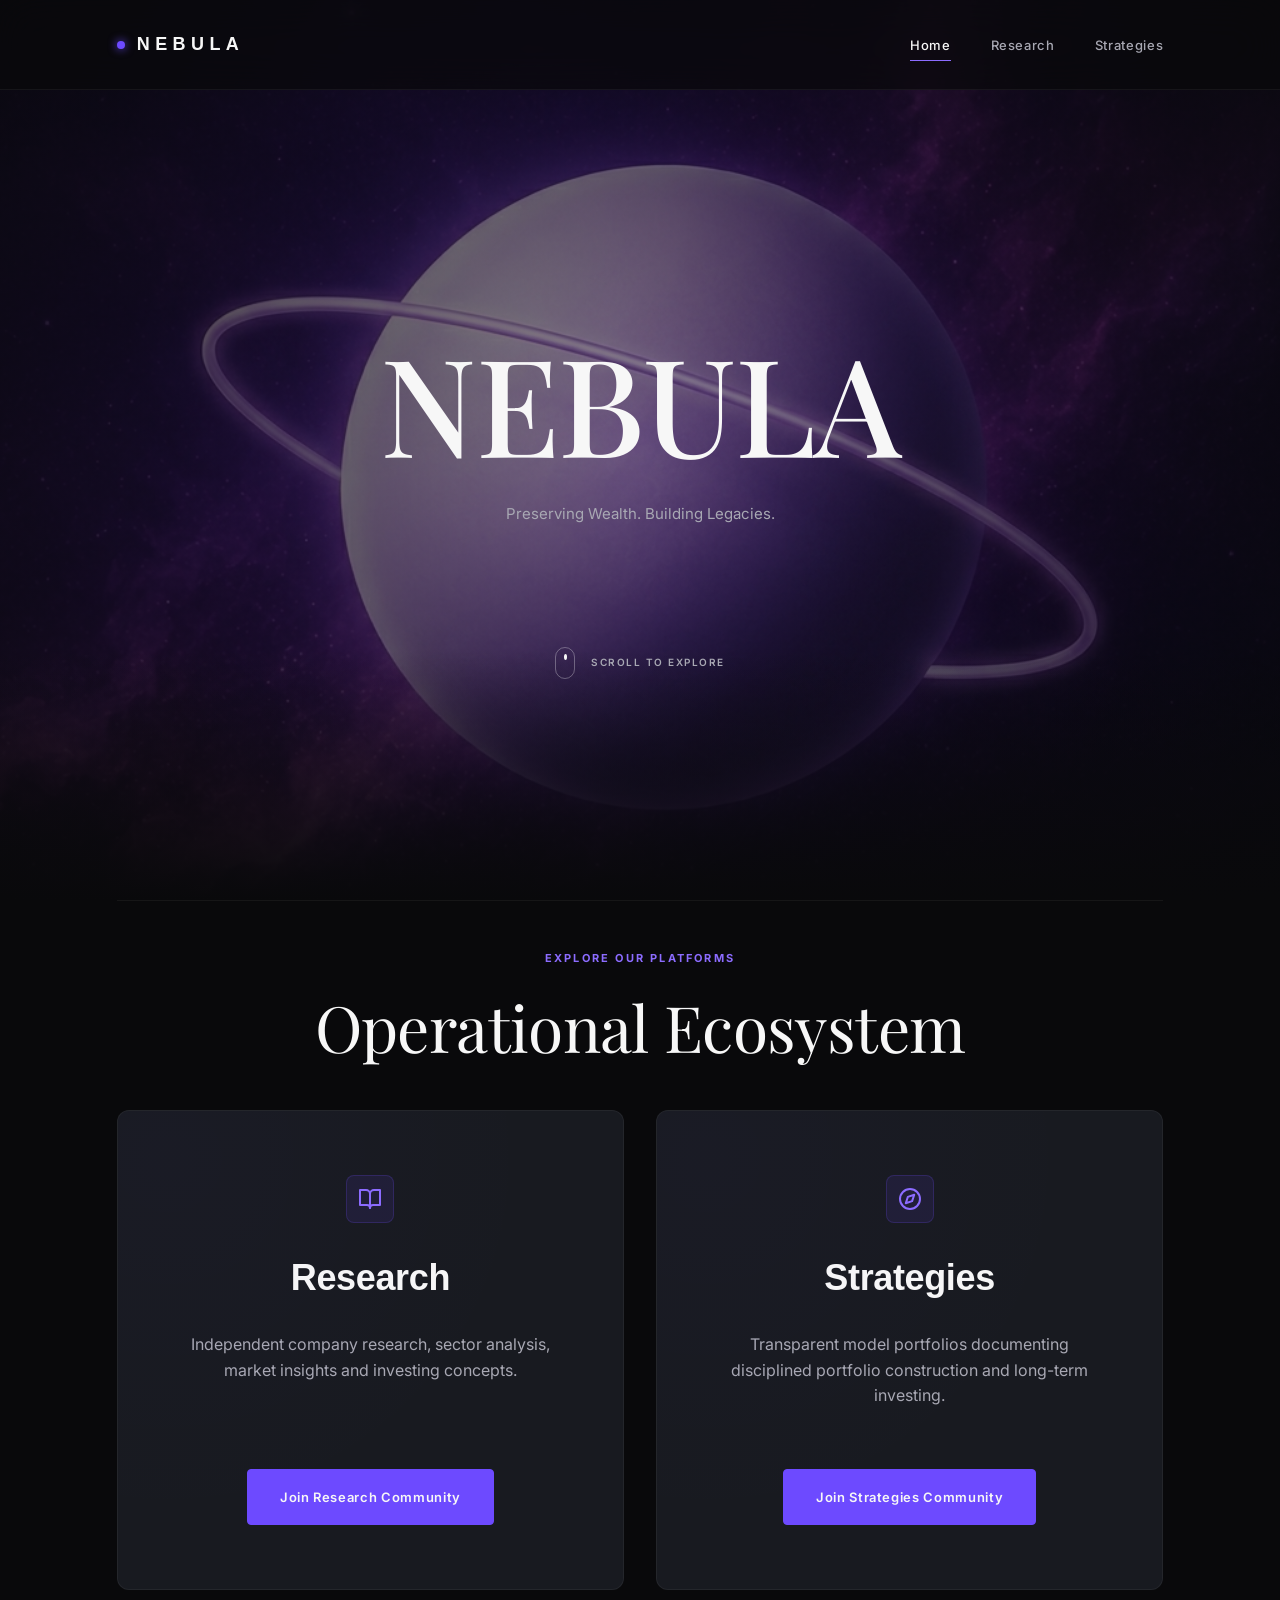
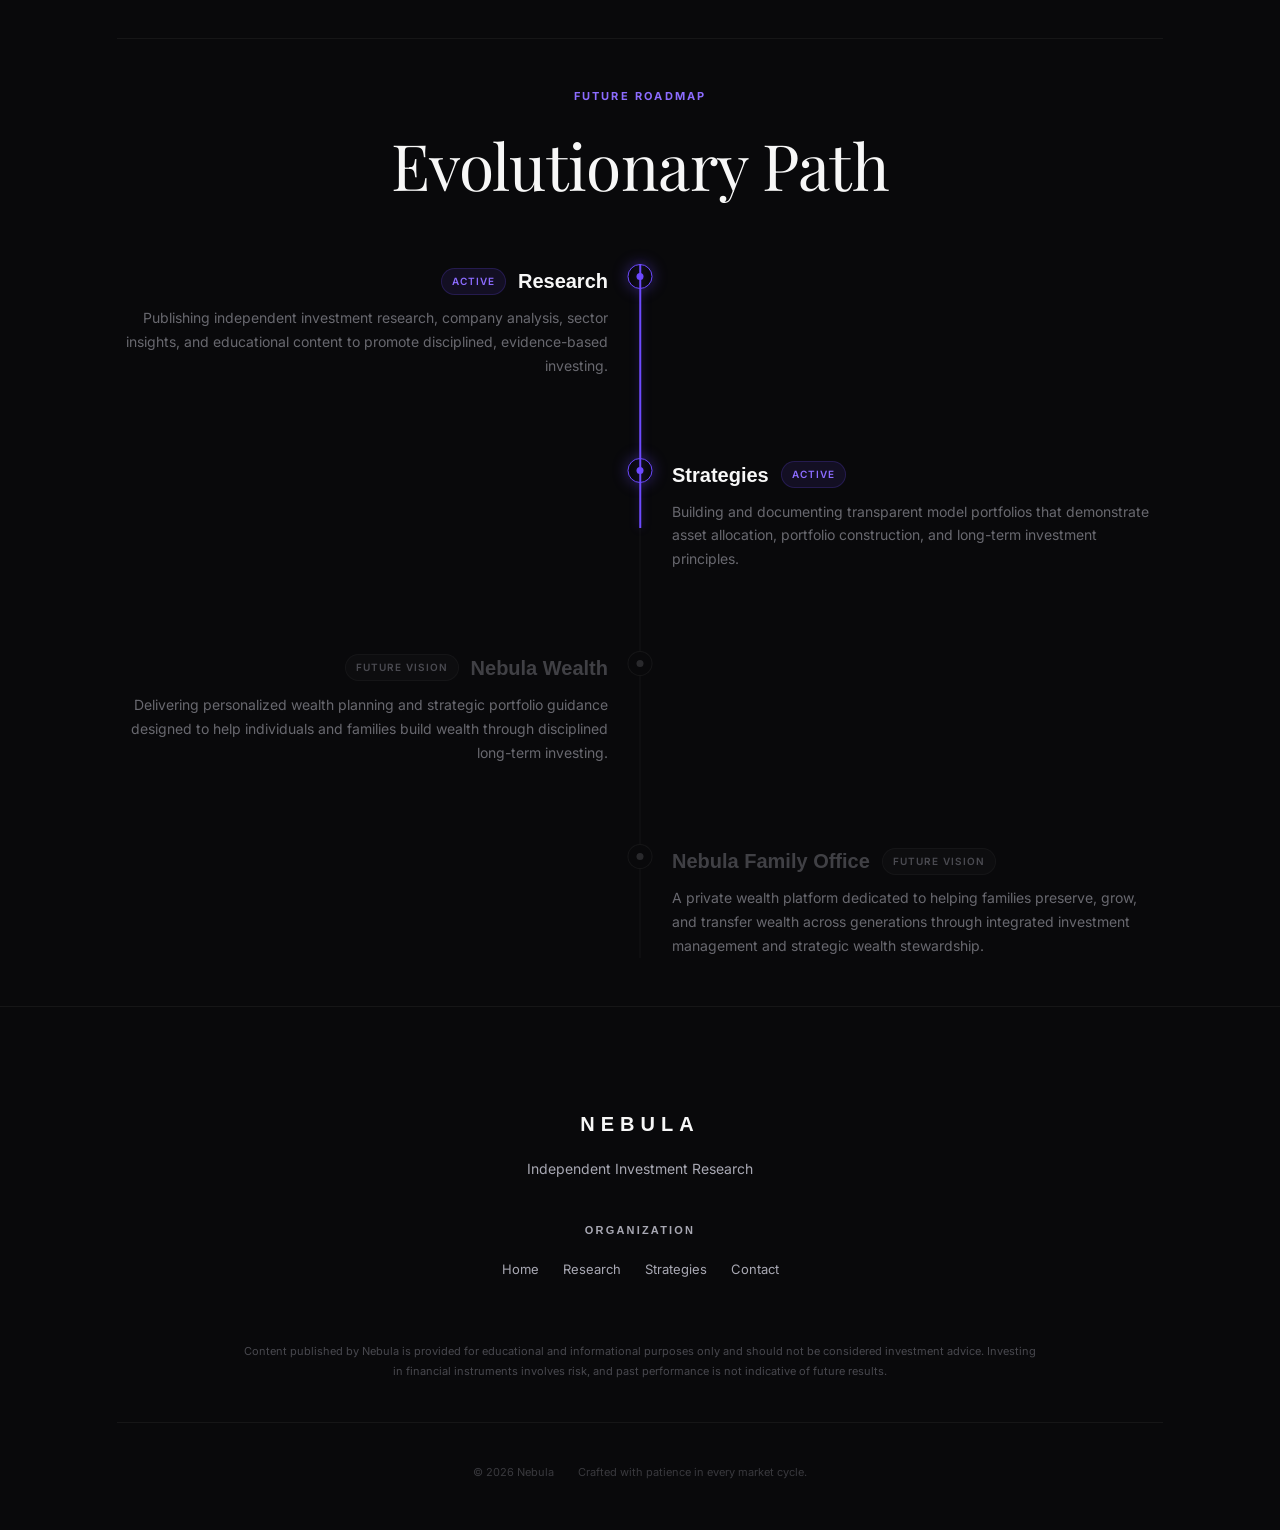
==== commit 659b0e1b: "Update index.html" ====
--- a/index.html
+++ b/index.html
@@ -159,8 +159,7 @@
               <div class="roadmap-node"></div>
               <div class="roadmap-content">
                 <h3 class="roadmap-title">Research <span class="roadmap-badge active">Active</span></h3>
-                <p class="roadmap-desc">Deep-dive equity breakdowns, sector research reports, and fundamental investing
-                  logic open to the public.</p>
+                <p class="roadmap-desc">Publishing independent investment research, company analysis, sector insights, and educational content to promote disciplined, evidence-based investing.</p>
               </div>
             </div>
 
@@ -169,8 +168,7 @@
               <div class="roadmap-node"></div>
               <div class="roadmap-content">
                 <h3 class="roadmap-title">Strategies <span class="roadmap-badge active">Active</span></h3>
-                <p class="roadmap-desc">Nebula Equilibrium model portfolio tracking public market executions and asset
-                  allocation strategies.</p>
+                <p class="roadmap-desc">Building and documenting transparent model portfolios that demonstrate asset allocation, portfolio construction, and long-term investment principles.</p>
               </div>
             </div>
 
@@ -179,8 +177,7 @@
               <div class="roadmap-node"></div>
               <div class="roadmap-content">
                 <h3 class="roadmap-title">Nebula Wealth <span class="roadmap-badge future">Future Vision</span></h3>
-                <p class="roadmap-desc">Personalized wealth mapping and advisory frameworks built on structural,
-                  multi-generational compounding principles.</p>
+                <p class="roadmap-desc">Delivering personalized wealth planning and strategic portfolio guidance designed to help individuals and families build wealth through disciplined long-term investing.</p>
               </div>
             </div>
 
@@ -188,10 +185,8 @@
             <div class="roadmap-item future">
               <div class="roadmap-node"></div>
               <div class="roadmap-content">
-                <h3 class="roadmap-title">Nebula Family Office <span class="roadmap-badge future">Future Vision</span>
-                </h3>
-                <p class="roadmap-desc">Direct corporate governance, wealth protection structures, and multi-asset
-                  custody models for families.</p>
+                <h3 class="roadmap-title">Nebula Family Office <span class="roadmap-badge future">Future Vision</span></h3>
+                <p class="roadmap-desc">A private wealth platform dedicated to helping families preserve, grow, and transfer wealth across generations through integrated investment management and strategic wealth stewardship.</p>
               </div>
             </div>
           </div>
@@ -291,4 +286,4 @@
   <script src="script.js"></script>
 </body>
 
-</html>+</html>
--- a/style.css
+++ b/style.css
@@ -268,6 +268,10 @@
 }
 
 @media (max-width: 768px) {
+  nav {
+    position: absolute;
+  }
+
   .nav-links {
     position: fixed;
     top: 90px;
